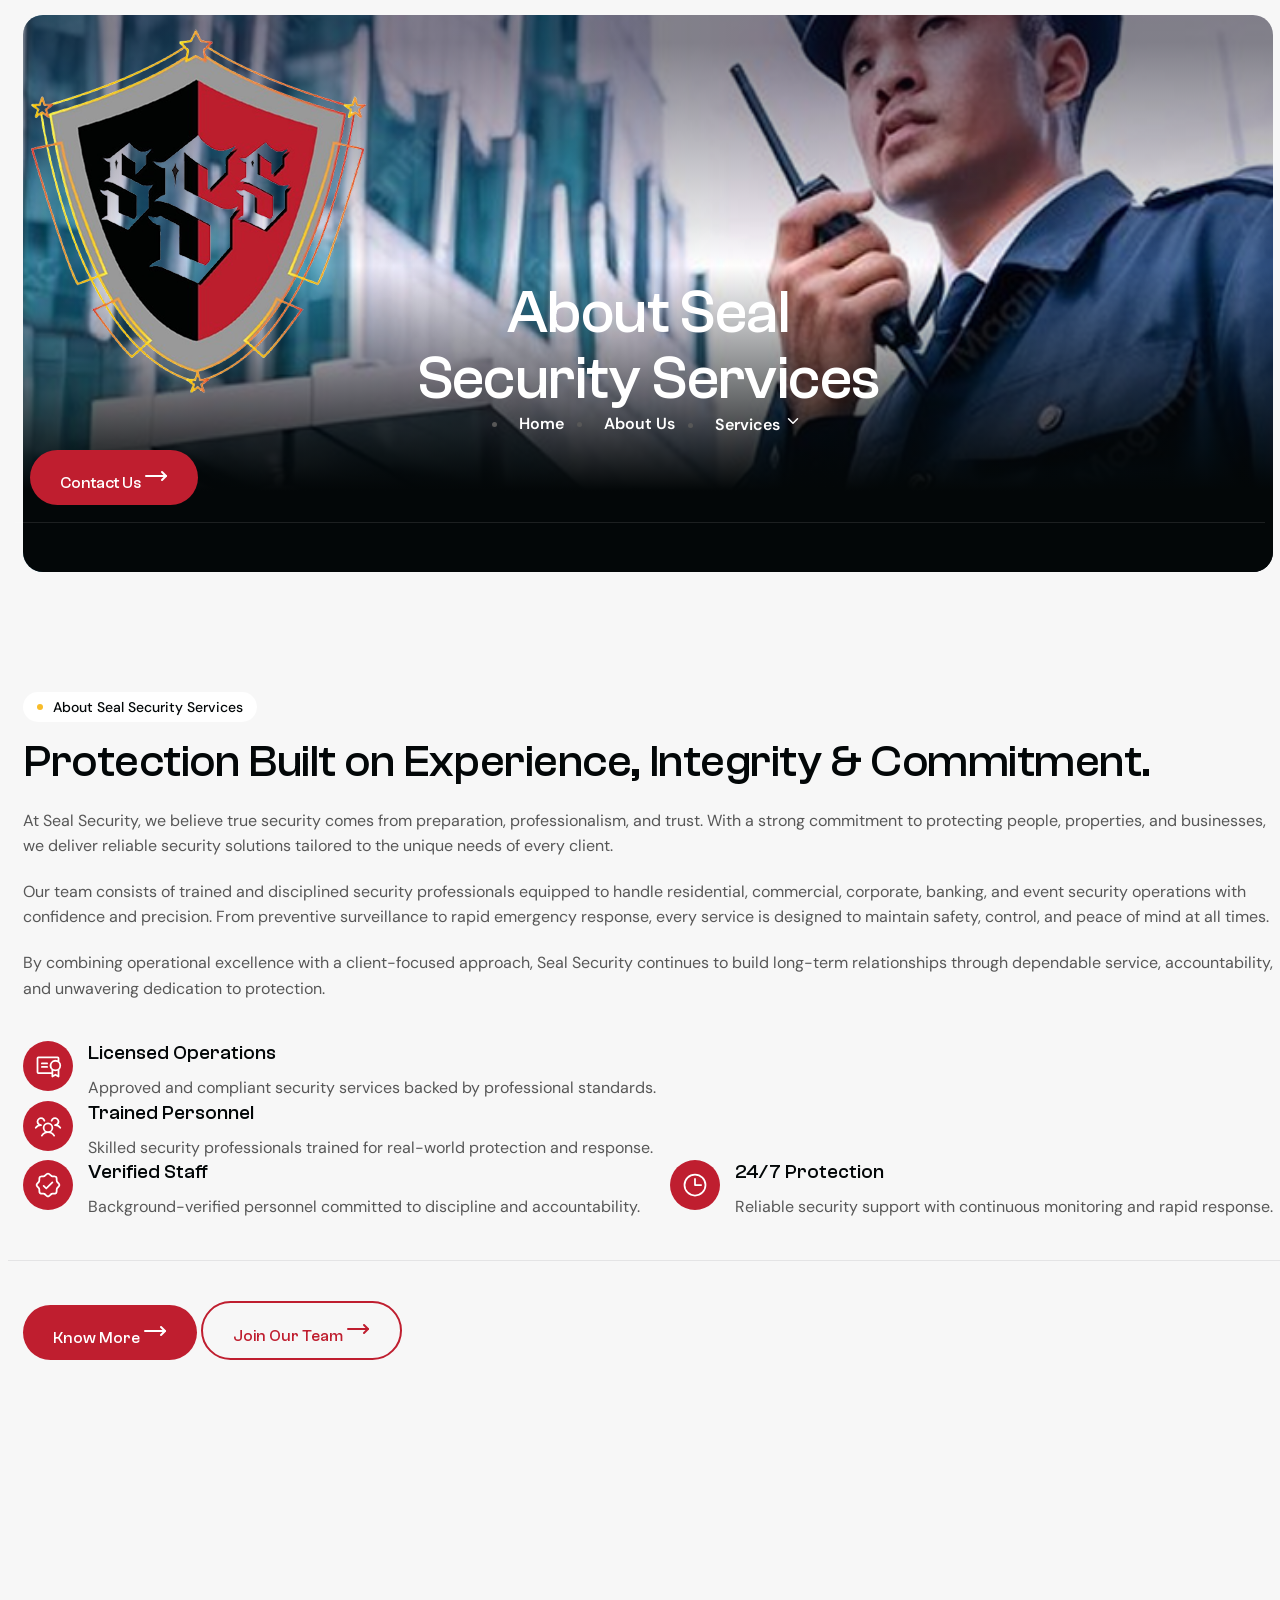
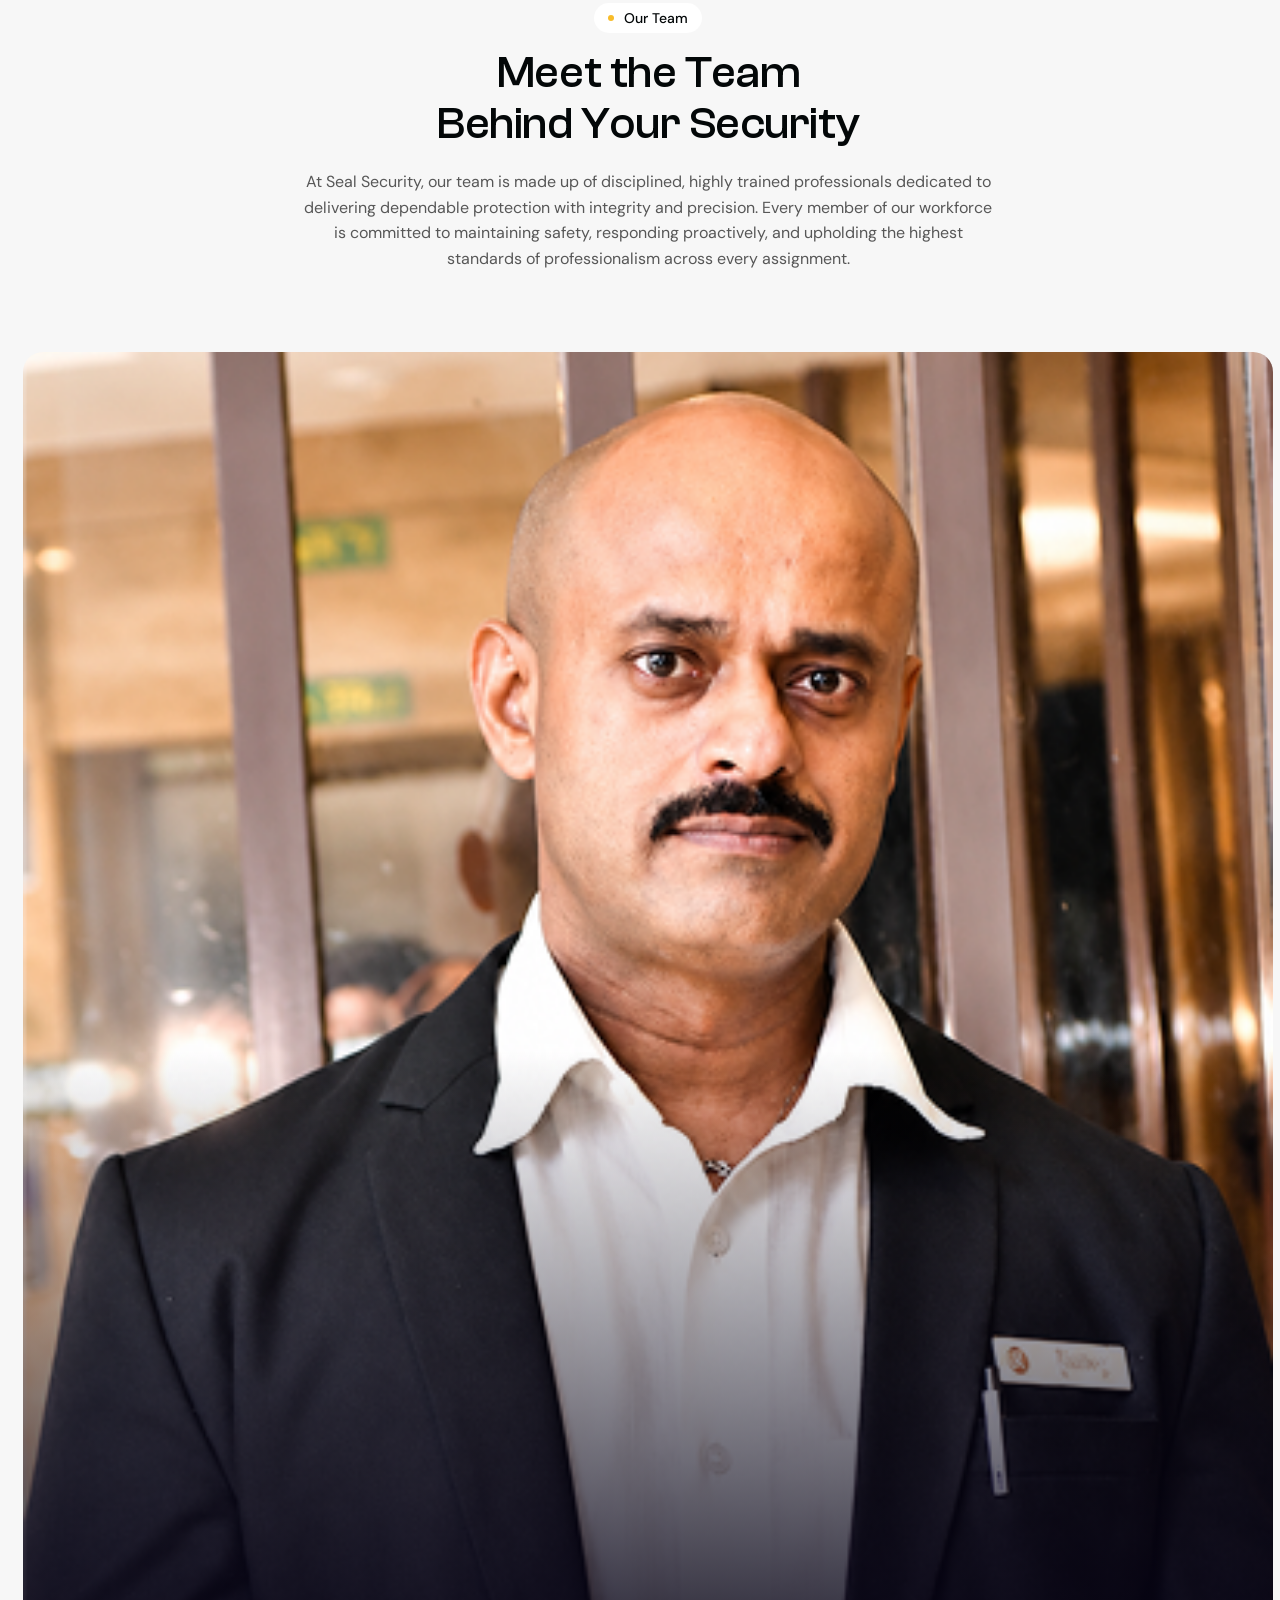
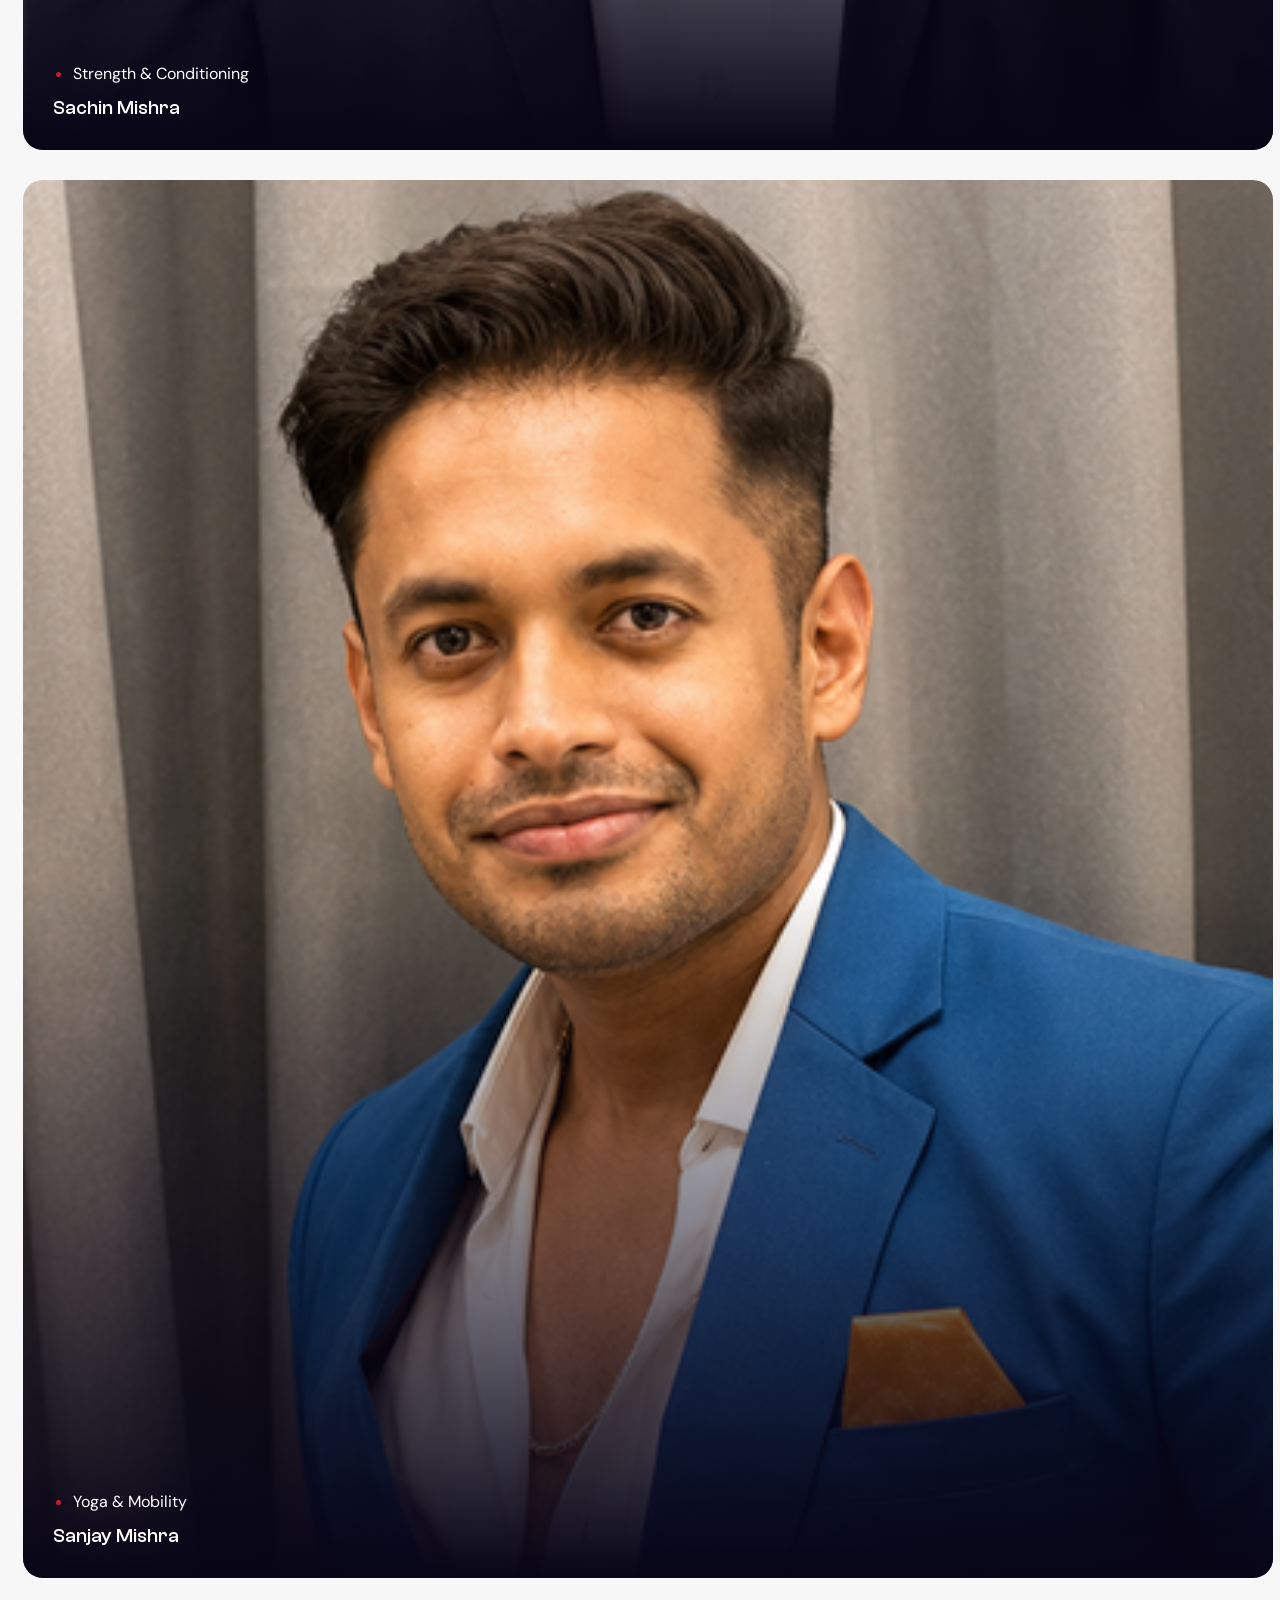
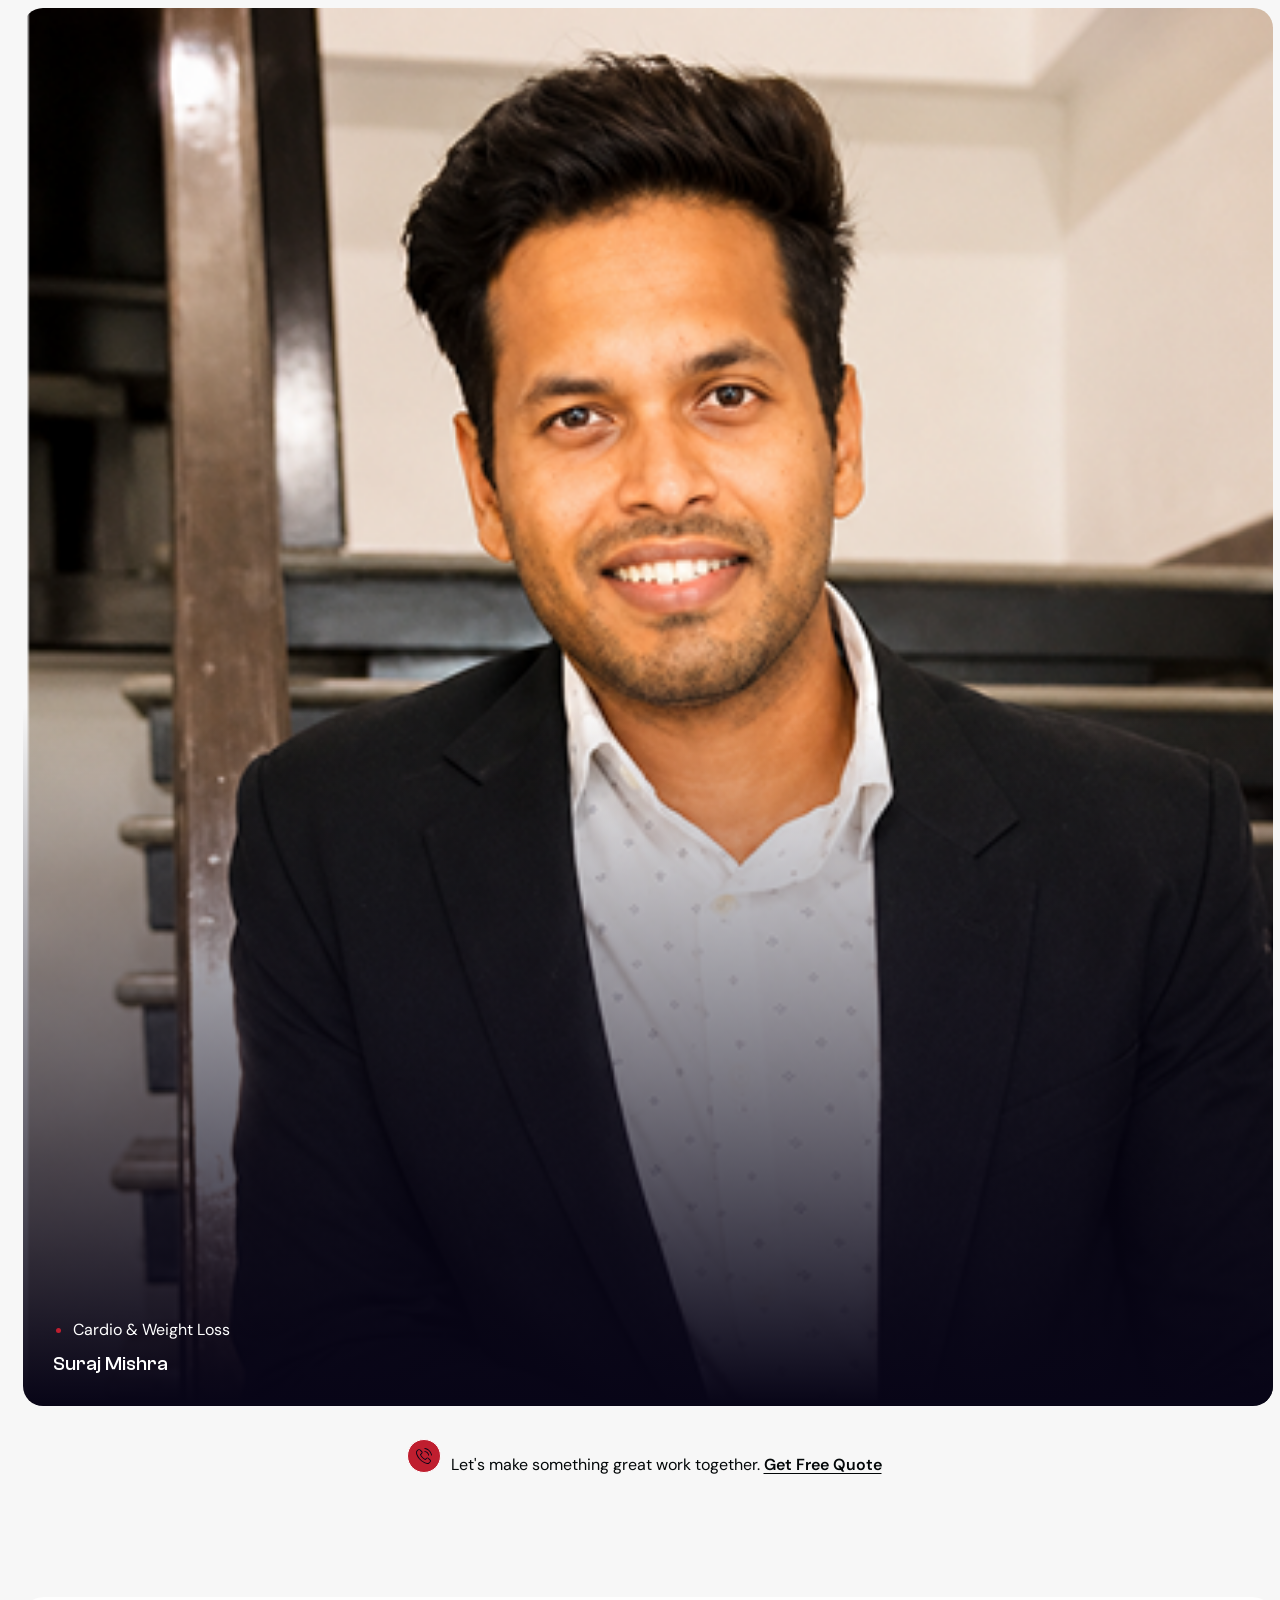
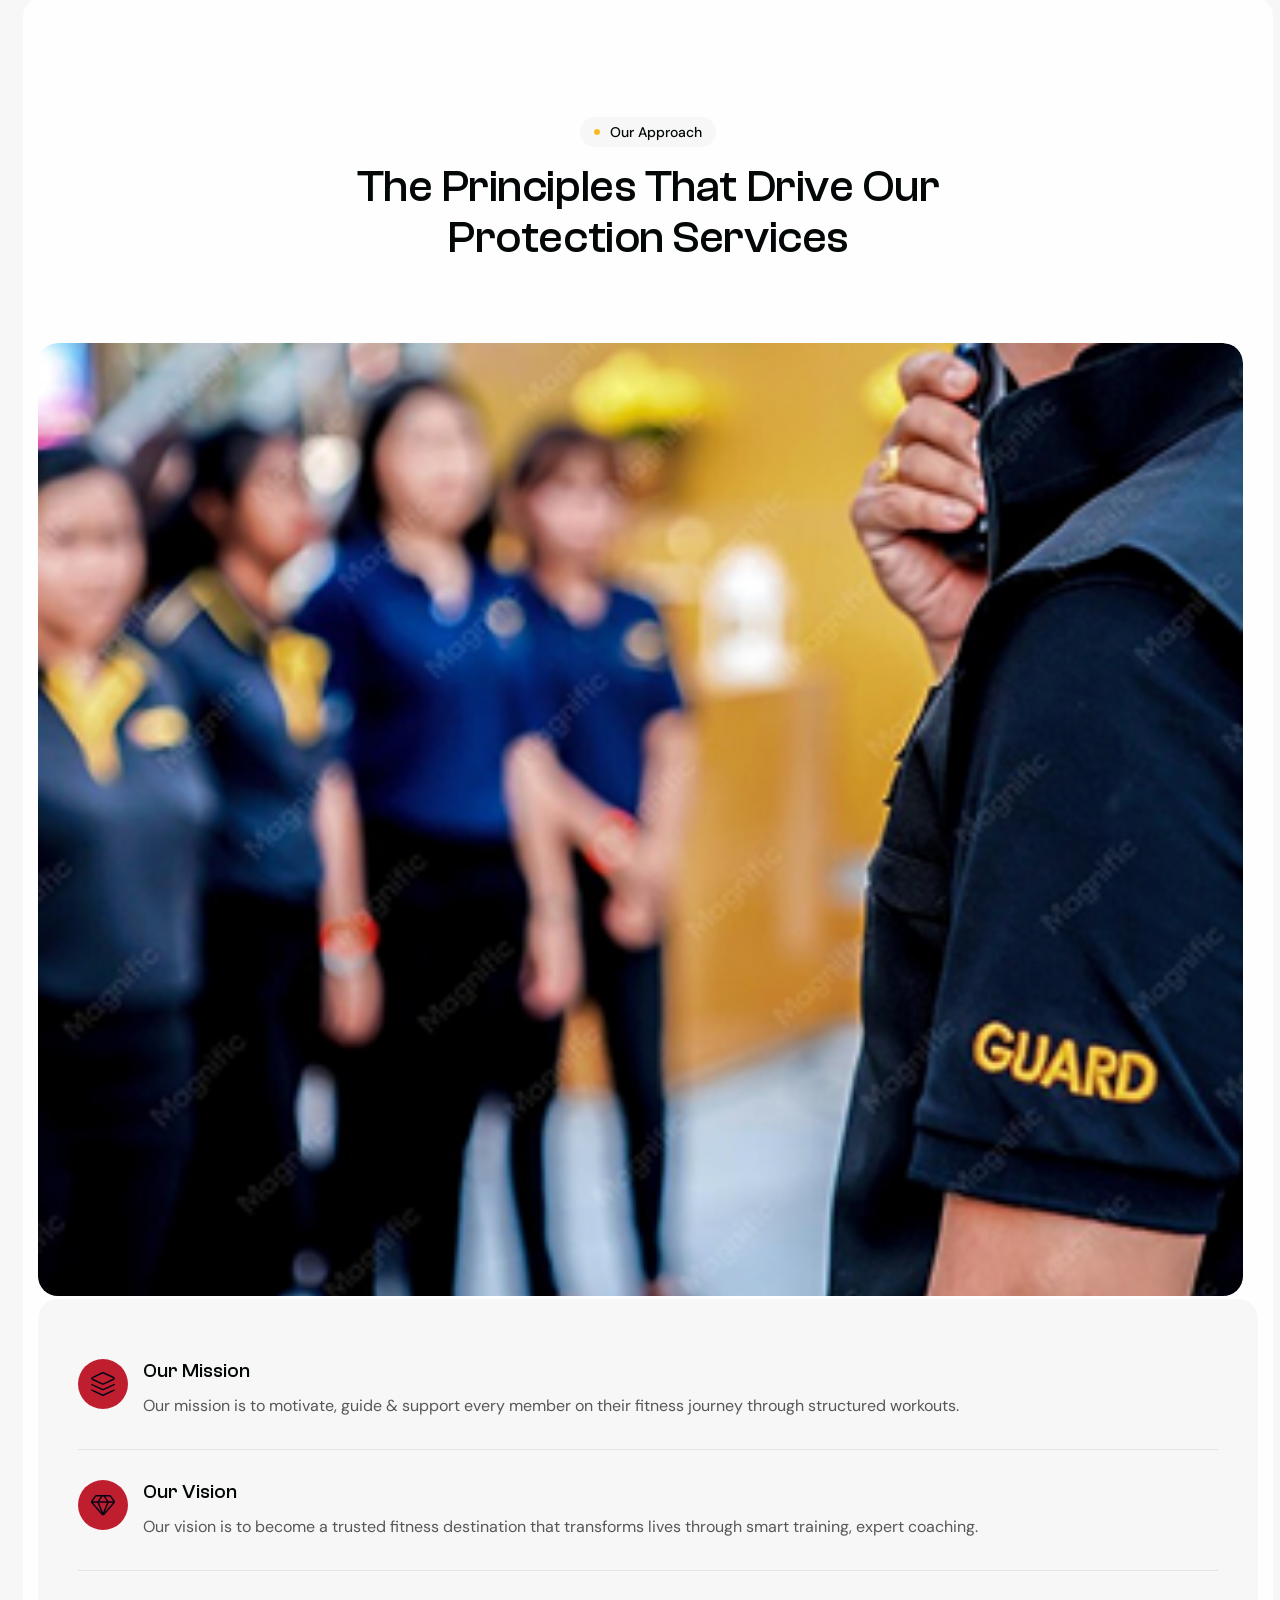
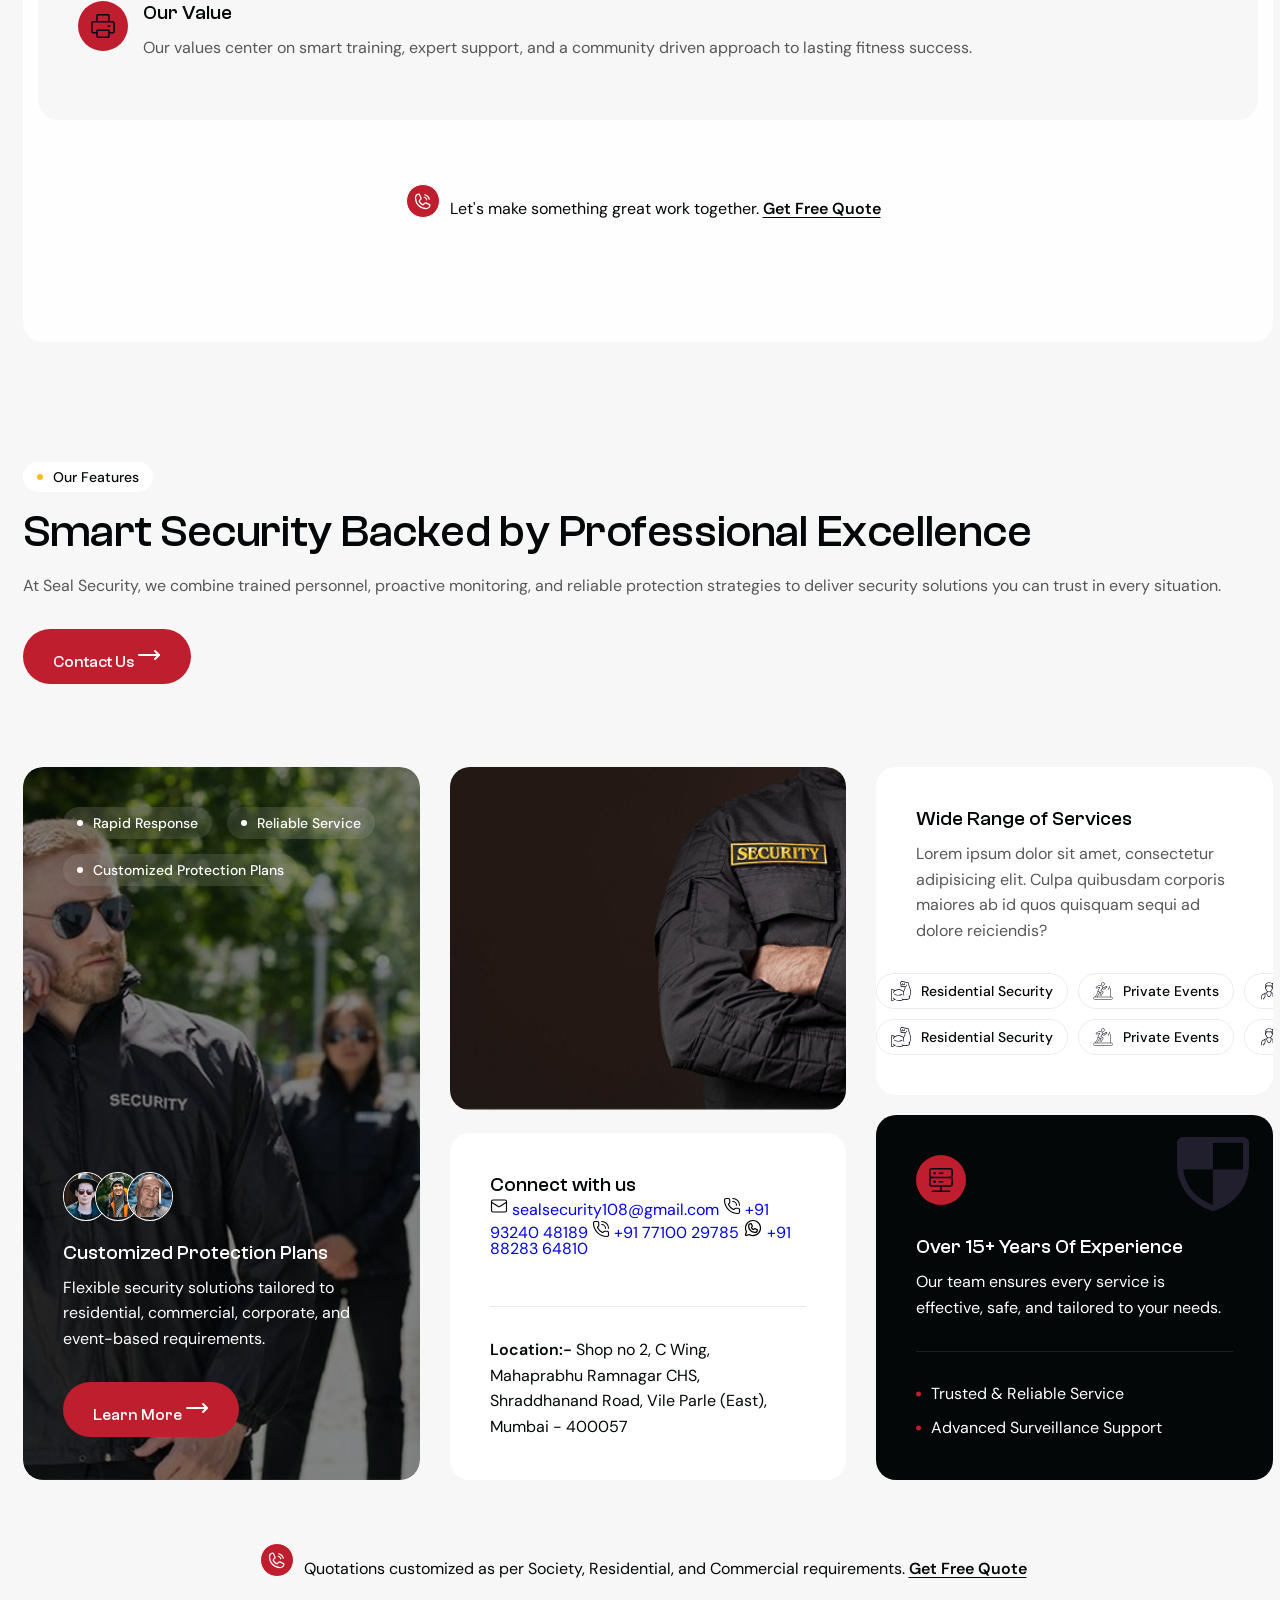
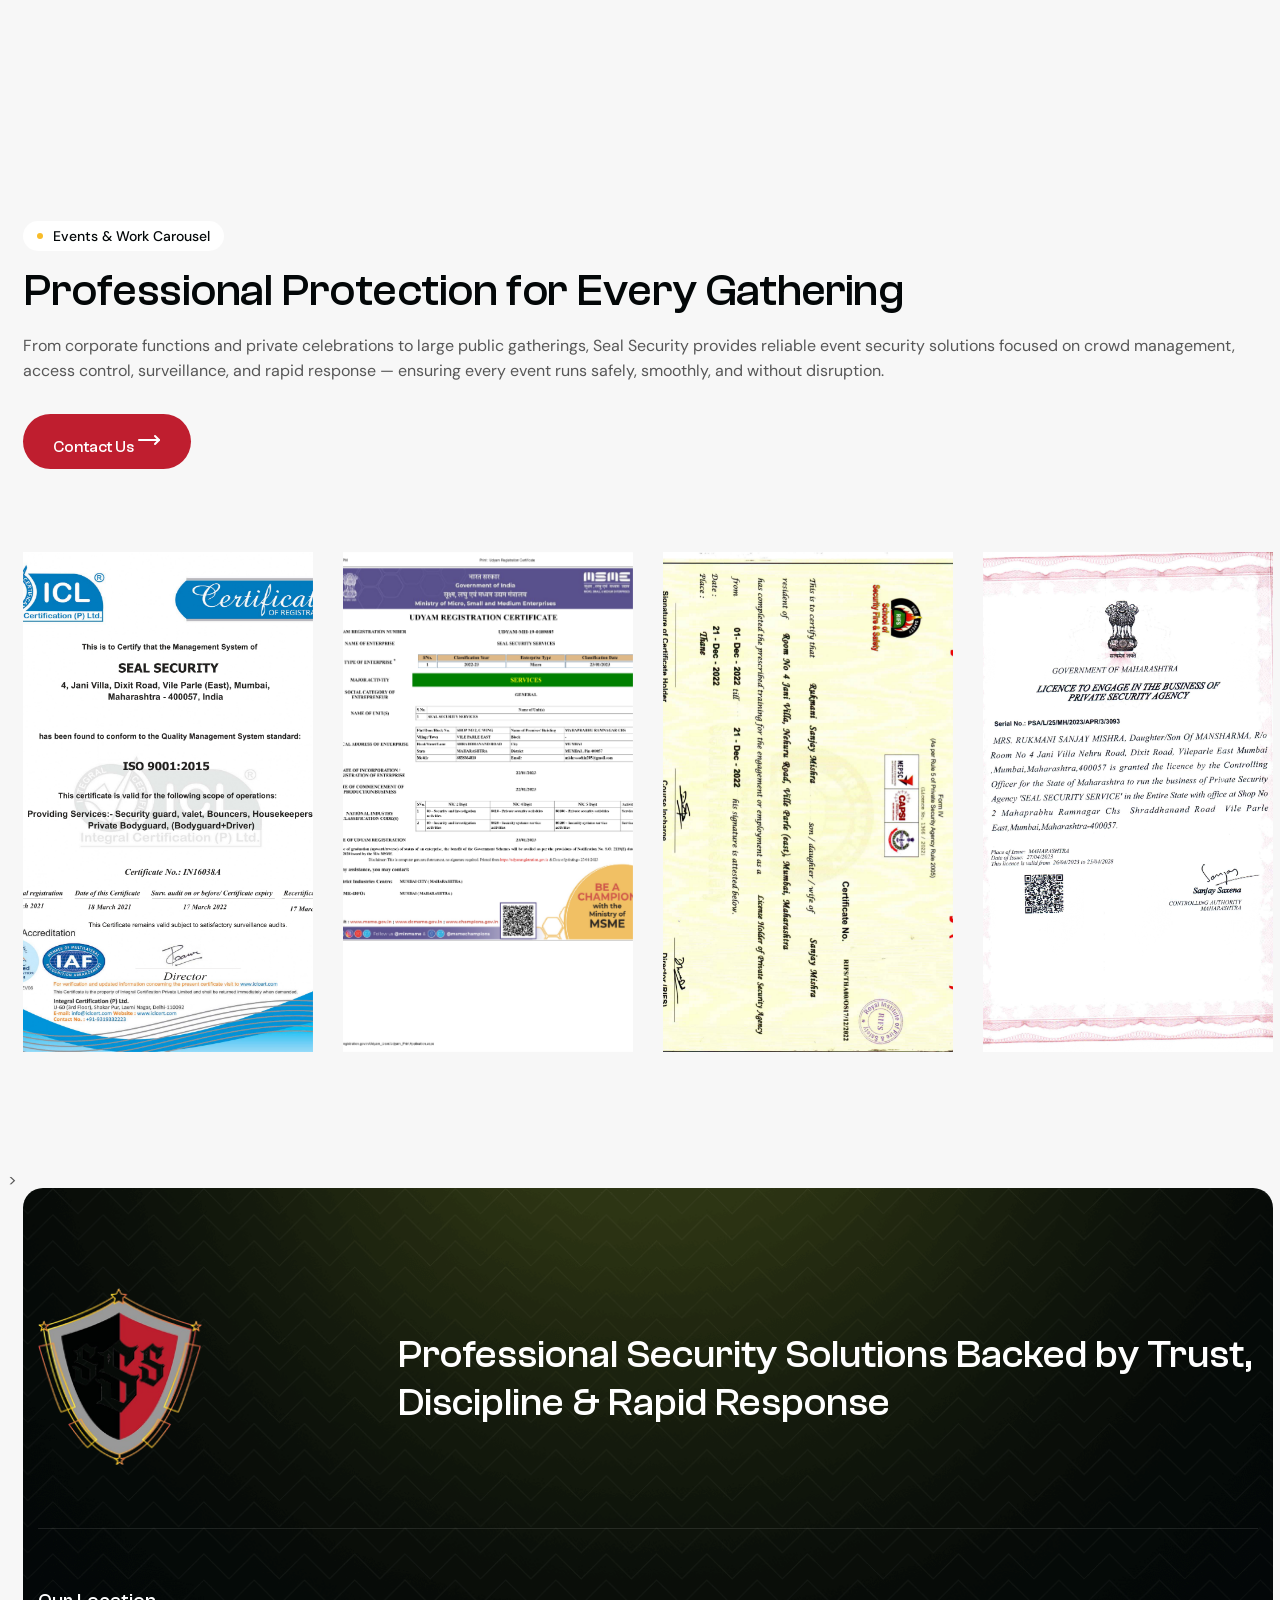
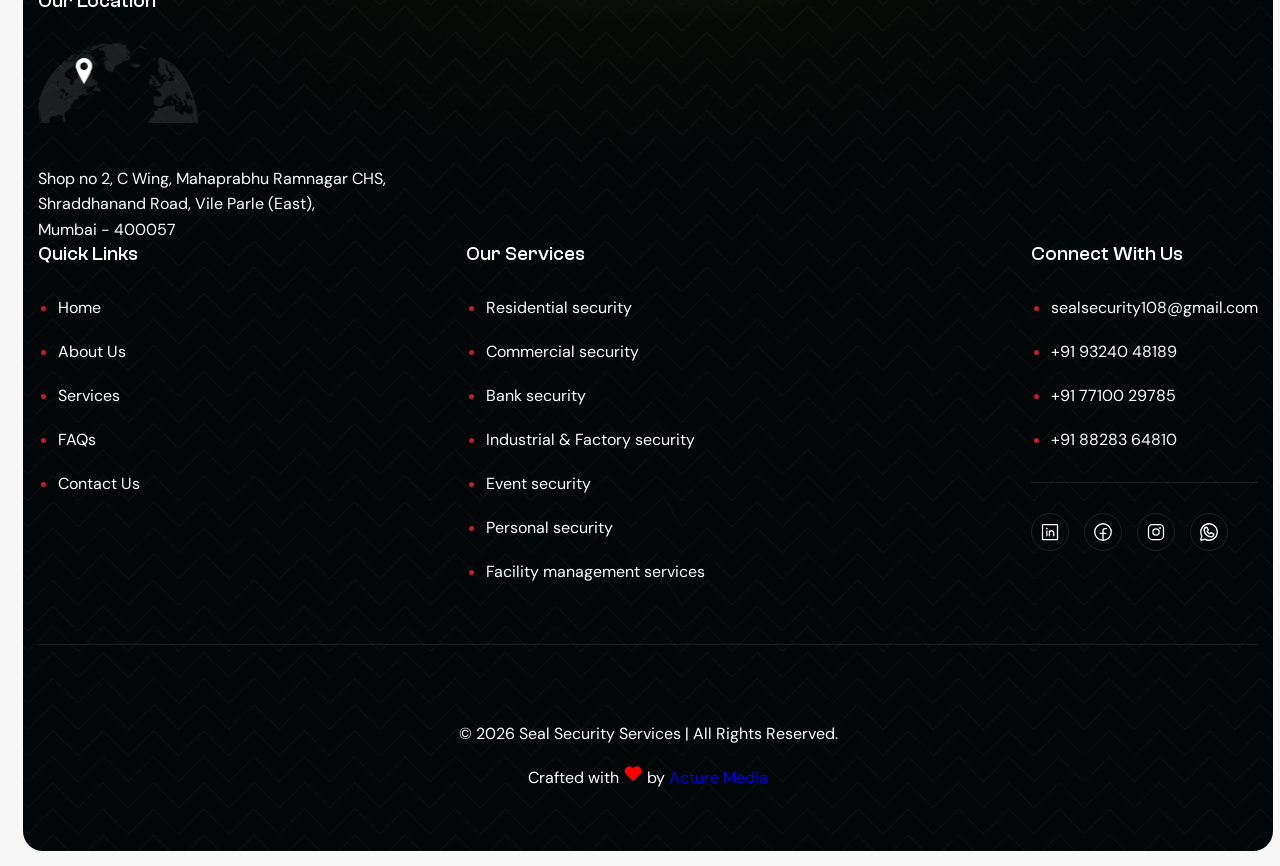
==== about.html @ 5c859676 "all pages developed" ====
<!DOCTYPE html>
<html lang="zxx">

<head>
    <!-- Meta -->
    <meta charset="utf-8">
    <meta http-equiv="X-UA-Compatible" content="IE=edge">
    <meta name="viewport" content="width=device-width, initial-scale=1.0, maximum-scale=1">
    <meta name="description" content="Seal Security - About Us">
    <meta name="keywords" content="">
    <meta name="author" content="Awaiken">
    <!-- Page Title -->
    <title>Seal Security - About Us</title>

    <!-- Google Fonts Css-->
    <link rel="preconnect" href="https://fonts.googleapis.com/">
    <link rel="preconnect" href="https://fonts.gstatic.com/" crossorigin>
    <link
        href="https://fonts.googleapis.com/css2?family=DM+Sans:ital,opsz,wght@0,9..40,100..1000;1,9..40,100..1000&amp;display=swap"
        rel="stylesheet">
    <!-- Custom Fonts Css-->
    <link href="css/fonts.css" rel="stylesheet" media="screen">
    <!-- Bootstrap Css -->
    <link href="css/bootstrap.min.css" rel="stylesheet" media="screen">
    <!-- SlickNav Css -->
    <link href="css/slicknav.min.css" rel="stylesheet">
    <!-- Swiper Css -->
    <link rel="stylesheet" href="css/swiper-bundle.min.css">
    <!-- Font Awesome Icon Css-->
    <link href="css/all.min.css" rel="stylesheet" media="screen">
    <!-- Animated Css -->
    <link href="css/animate.css" rel="stylesheet">
    <!-- Magnific Popup Core Css File -->
    <link rel="stylesheet" href="css/magnific-popup.css">
    <!-- Mouse Cursor Css File -->
    <link rel="stylesheet" href="css/mousecursor.css">
    <!-- Main Custom Css -->
    <link href="css/custom.css" rel="stylesheet" media="screen">
</head>

<body>

    <!-- Preloader Start -->
    <div class="preloader">
        <div class="loading-container">
            <div class="loading"></div>
            <div id="loading-icon"><img src="images/custom/logo-dark.png" alt=""></div>
        </div>
    </div>
    <!-- Preloader End -->

    <!-- Header Start -->
    <header class="main-header">
        <div class="header-sticky">
            <nav class="navbar navbar-expand-lg">
                <div class="container">
                    <!-- Logo Start -->
                    <a class="navbar-brand logo-header" href="index.html">
                        <img src="images/custom/logo-dark.png" alt="Logo" class="w-100">
                    </a>
                    <!-- Logo End -->

                    <!-- Main Menu Start -->
                    <div class="collapse navbar-collapse main-menu">
                        <div class="nav-menu-wrapper">
                            <ul class="navbar-nav mr-auto" id="menu">
                                <li class="nav-item"><a class="nav-link" href="./index.html">Home</a>
                                </li>
                                <li class="nav-item"><a class="nav-link" href="./about.html">About Us</a>
                                </li>

                                <li class="nav-item submenu"><a class="nav-link" href="#">Services
                                    <svg xmlns="http://www.w3.org/2000/svg" width="18" height="18" viewBox="0 0 24 24" fill="none" stroke="currentColor" stroke-width="2" stroke-linecap="round" stroke-linejoin="round" class="lucide lucide-chevron-down-icon lucide-chevron-down"><path d="m6 9 6 6 6-6"/></svg>
                                </a>
                                    <ul>
                                        <li class="nav-item"><a class="nav-link" href="./services.html">Residential security</a>
                                        </li>
                                        <li class="nav-item"><a class="nav-link" href="./services.html">Commercial security</a>
                                        </li>
                                        <li class="nav-item"><a class="nav-link" href="./services.html">Bank security</a>
                                        </li>
                                        <li class="nav-item"><a class="nav-link" href="./services.html">Industrial & Factory security</a>
                                        </li>
                                        <li class="nav-item"><a class="nav-link" href="./services.html">Event security</a>
                                        </li>
                                        <li class="nav-item"><a class="nav-link" href="./services.html">Personal security</a>
                                        </li>
                                        <li class="nav-item"><a class="nav-link" href="./services.html">Facility management services</a>
                                        </li>
                                    </ul>
                                </li>
                            </ul>
                        </div>

                        <!-- Header Btn Start -->
                        <div class="header-btn">
                            <a href="./contact.html"
                                class="btn-default btn-highlighted d-flex align-items-center gap-2">Contact Us
                                <svg xmlns="http://www.w3.org/2000/svg" width="24" height="24" viewBox="0 0 24 24"
                                    fill="none" stroke="currentColor" stroke-width="2" stroke-linecap="round"
                                    stroke-linejoin="round" class="lucide lucide-move-right-icon lucide-move-right">
                                    <path d="M18 8L22 12L18 16" />
                                    <path d="M2 12H22" />
                                </svg>
                            </a>
                        </div>
                        <!-- Header Btn End -->
                    </div>
                    <!-- Main Menu End -->
                    <div class="navbar-toggle"></div>
                </div>
            </nav>
            <div class="responsive-menu"></div>
        </div>
    </header>
    <!-- Header End -->

    <!-- Page Header Section Start -->
    <div class="page-header bg-section dark-section parallaxie">
        <div class="container">
            <div class="row">
                <div class="col-lg-12">
                    <!-- Page Header Box Start -->
                    <div class="page-header-box">
                        <h1 class="text-anime-style-3" data-cursor="-opaque">About Seal <br> Security Services</h1>
                    </div>
                    <!-- Page Header Box End -->
                </div>
            </div>
        </div>
    </div>
    <!-- Page Header Section End -->

    <!-- About Us Section Start -->
    <div class="about-us">
        <div class="container">
            <div class="row align-items-center justify-content-center">
                <div class="col-xl-12">
                    <!-- About Us Content Box Start -->
                    <div class="about-us-content-box">
                        <!-- Section Title Start -->
                        <div class="section-title d-flex flex-column align-items-center">
                            <span class="section-sub-title wow fadeInUp">About Seal Security Services</span>
                            <h2 class="text-anime-style-3 text-center" data-cursor="-opaque">Protection Built on
                                Experience, Integrity & Commitment.</h2>
                            <p class="wow fadeInUp text-center" data-wow-delay="0.2s">At Seal Security, we believe true
                                security comes from preparation, professionalism, and trust. With a strong commitment to
                                protecting people, properties, and businesses, we deliver reliable security solutions
                                tailored to the unique needs of every client.
                            </p>
                            <p class="wow fadeInUp text-center" data-wow-delay="0.4s">Our team consists of trained and
                                disciplined security professionals equipped to handle residential, commercial,
                                corporate, banking, and event security operations with confidence and precision. From
                                preventive surveillance to rapid emergency response, every service is designed to
                                maintain safety, control, and peace of mind at all times.
                            </p>
                            <p class="wow fadeInUp text-center" data-wow-delay="0.6s">By combining operational
                                excellence with a client-focused approach, Seal Security continues to build long-term
                                relationships through dependable service, accountability, and unwavering dedication to
                                protection.
                            </p>
                        </div>
                        <!-- Section Title End -->

                        <!-- About Us Item List Start -->
                        <div class="about-us-item-list wow fadeInUp row mb-0" data-wow-delay="0.4s">
                            <div class="about-us-item col-lg-3 col-md-6">
                                <div class="icon-box">
                                    <svg xmlns="http://www.w3.org/2000/svg" width="28" height="28" fill="#fff"
                                        viewBox="0 0 256 256">
                                        <path
                                            d="M128,136a8,8,0,0,1-8,8H72a8,8,0,0,1,0-16h48A8,8,0,0,1,128,136Zm-8-40H72a8,8,0,0,0,0,16h48a8,8,0,0,0,0-16Zm112,65.47V224A8,8,0,0,1,220,231l-24-13.74L172,231A8,8,0,0,1,160,224V200H40a16,16,0,0,1-16-16V56A16,16,0,0,1,40,40H216a16,16,0,0,1,16,16V86.53a51.88,51.88,0,0,1,0,74.94ZM160,184V161.47A52,52,0,0,1,216,76V56H40V184Zm56-12a51.88,51.88,0,0,1-40,0v38.22l16-9.16a8,8,0,0,1,7.94,0l16,9.16Zm16-48a36,36,0,1,0-36,36A36,36,0,0,0,232,124Z">
                                        </path>
                                    </svg>
                                </div>
                                <div class="about-us-item-content">
                                    <h3>Licensed Operations</h3>
                                    <p>Approved and compliant security services backed by professional standards.</p>
                                </div>
                            </div>

                            <div class="about-us-item col-lg-3 col-md-6">
                                <div class="icon-box">
                                    <svg xmlns="http://www.w3.org/2000/svg" width="28" height="28" fill="#fff"
                                        viewBox="0 0 256 256">
                                        <path
                                            d="M244.8,150.4a8,8,0,0,1-11.2-1.6A51.6,51.6,0,0,0,192,128a8,8,0,0,1-7.37-4.89,8,8,0,0,1,0-6.22A8,8,0,0,1,192,112a24,24,0,1,0-23.24-30,8,8,0,1,1-15.5-4A40,40,0,1,1,219,117.51a67.94,67.94,0,0,1,27.43,21.68A8,8,0,0,1,244.8,150.4ZM190.92,212a8,8,0,1,1-13.84,8,57,57,0,0,0-98.16,0,8,8,0,1,1-13.84-8,72.06,72.06,0,0,1,33.74-29.92,48,48,0,1,1,58.36,0A72.06,72.06,0,0,1,190.92,212ZM128,176a32,32,0,1,0-32-32A32,32,0,0,0,128,176ZM72,120a8,8,0,0,0-8-8A24,24,0,1,1,87.24,82a8,8,0,1,0,15.5-4A40,40,0,1,0,37,117.51,67.94,67.94,0,0,0,9.6,139.19a8,8,0,1,0,12.8,9.61A51.6,51.6,0,0,1,64,128,8,8,0,0,0,72,120Z">
                                        </path>
                                    </svg>
                                </div>
                                <div class="about-us-item-content">
                                    <h3>Trained Personnel</h3>
                                    <p>Skilled security professionals trained for real-world protection and response.
                                    </p>
                                </div>
                            </div>
                            <div class="about-us-item col-lg-3 col-md-6">
                                <div class="icon-box">
                                    <svg xmlns="http://www.w3.org/2000/svg" width="28" height="28" fill="#fff"
                                        viewBox="0 0 256 256">
                                        <path
                                            d="M225.86,102.82c-3.77-3.94-7.67-8-9.14-11.57-1.36-3.27-1.44-8.69-1.52-13.94-.15-9.76-.31-20.82-8-28.51s-18.75-7.85-28.51-8c-5.25-.08-10.67-.16-13.94-1.52-3.56-1.47-7.63-5.37-11.57-9.14C146.28,23.51,138.44,16,128,16s-18.27,7.51-25.18,14.14c-3.94,3.77-8,7.67-11.57,9.14C88,40.64,82.56,40.72,77.31,40.8c-9.76.15-20.82.31-28.51,8S41,67.55,40.8,77.31c-.08,5.25-.16,10.67-1.52,13.94-1.47,3.56-5.37,7.63-9.14,11.57C23.51,109.72,16,117.56,16,128s7.51,18.27,14.14,25.18c3.77,3.94,7.67,8,9.14,11.57,1.36,3.27,1.44,8.69,1.52,13.94.15,9.76.31,20.82,8,28.51s18.75,7.85,28.51,8c5.25.08,10.67.16,13.94,1.52,3.56,1.47,7.63,5.37,11.57,9.14C109.72,232.49,117.56,240,128,240s18.27-7.51,25.18-14.14c3.94-3.77,8-7.67,11.57-9.14,3.27-1.36,8.69-1.44,13.94-1.52,9.76-.15,20.82-.31,28.51-8s7.85-18.75,8-28.51c.08-5.25.16-10.67,1.52-13.94,1.47-3.56,5.37-7.63,9.14-11.57C232.49,146.28,240,138.44,240,128S232.49,109.73,225.86,102.82Zm-11.55,39.29c-4.79,5-9.75,10.17-12.38,16.52-2.52,6.1-2.63,13.07-2.73,19.82-.1,7-.21,14.33-3.32,17.43s-10.39,3.22-17.43,3.32c-6.75.1-13.72.21-19.82,2.73-6.35,2.63-11.52,7.59-16.52,12.38S132,224,128,224s-9.15-4.92-14.11-9.69-10.17-9.75-16.52-12.38c-6.1-2.52-13.07-2.63-19.82-2.73-7-.1-14.33-.21-17.43-3.32s-3.22-10.39-3.32-17.43c-.1-6.75-.21-13.72-2.73-19.82-2.63-6.35-7.59-11.52-12.38-16.52S32,132,32,128s4.92-9.15,9.69-14.11,9.75-10.17,12.38-16.52c2.52-6.1,2.63-13.07,2.73-19.82.1-7,.21-14.33,3.32-17.43S70.51,56.9,77.55,56.8c6.75-.1,13.72-.21,19.82-2.73,6.35-2.63,11.52-7.59,16.52-12.38S124,32,128,32s9.15,4.92,14.11,9.69,10.17,9.75,16.52,12.38c6.1,2.52,13.07,2.63,19.82,2.73,7,.1,14.33.21,17.43,3.32s3.22,10.39,3.32,17.43c.1,6.75.21,13.72,2.73,19.82,2.63,6.35,7.59,11.52,12.38,16.52S224,124,224,128,219.08,137.15,214.31,142.11ZM173.66,98.34a8,8,0,0,1,0,11.32l-56,56a8,8,0,0,1-11.32,0l-24-24a8,8,0,0,1,11.32-11.32L112,148.69l50.34-50.35A8,8,0,0,1,173.66,98.34Z">
                                        </path>
                                    </svg>
                                </div>
                                <div class="about-us-item-content">
                                    <h3>Verified Staff</h3>
                                    <p>Background-verified personnel committed to discipline and accountability.</p>
                                </div>
                            </div>
                            <div class="about-us-item col-lg-3 col-md-6">
                                <div class="icon-box">
                                    <svg xmlns="http://www.w3.org/2000/svg" width="28" height="28" fill="#fff"
                                        viewBox="0 0 256 256">
                                        <path
                                            d="M128,24A104,104,0,1,0,232,128,104.11,104.11,0,0,0,128,24Zm0,192a88,88,0,1,1,88-88A88.1,88.1,0,0,1,128,216Zm64-88a8,8,0,0,1-8,8H128a8,8,0,0,1-8-8V72a8,8,0,0,1,16,0v48h48A8,8,0,0,1,192,128Z">
                                        </path>
                                    </svg>
                                </div>
                                <div class="about-us-item-content">
                                    <h3>24/7 Protection</h3>
                                    <p>Reliable security support with continuous monitoring and rapid response.</p>
                                </div>
                            </div>
                        </div>

                        <div class="d-flex align-items-center justify-content-center gap-2 mt-4">
                            <a class="btn-default d-flex align-items-center gap-2" href="./contact.html">Know more
                                <svg xmlns="http://www.w3.org/2000/svg" width="24" height="24" viewBox="0 0 24 24"
                                    fill="none" stroke="currentColor" stroke-width="2" stroke-linecap="round"
                                    stroke-linejoin="round" class="lucide lucide-move-right-icon lucide-move-right">
                                    <path d="M18 8L22 12L18 16"></path>
                                    <path d="M2 12H22"></path>
                                </svg>
                            </a>
                            <a href="#"
                                class="btn-default border-btn btn-highlighted d-flex align-items-center gap-2">Join
                                Our Team
                                <svg xmlns="http://www.w3.org/2000/svg" width="24" height="24" viewBox="0 0 24 24"
                                    fill="none" stroke="currentColor" stroke-width="2" stroke-linecap="round"
                                    stroke-linejoin="round" class="lucide lucide-move-right-icon lucide-move-right">
                                    <path d="M18 8L22 12L18 16"></path>
                                    <path d="M2 12H22"></path>
                                </svg>
                            </a>
                        </div>
                    </div>
                    <!-- About Us Content Box End -->
                </div>
            </div>
        </div>
    </div>
    <!-- About US Section End -->

    <div class="our-trainers pt-0">
        <div class="container">
            <div class="row section-row">
                <div class="col-lg-12">
                    <!-- Section Title Start -->
                    <div class="section-title section-title-center">
                        <span class="section-sub-title">Our Team</span>
                        <h2 class="text-anime-style-3" data-cursor="-opaque">Meet the Team <br>
                            Behind Your Security</h2>
                        <div class="section-title-content wow fadeInUp" data-wow-delay="0.2s">
                            <p>At Seal Security, our team is made up of disciplined, highly trained professionals
                                dedicated to delivering dependable protection with integrity and precision. Every member
                                of our workforce is committed to maintaining safety, responding proactively, and
                                upholding the highest standards of professionalism across every assignment.</p>
                        </div>
                    </div>
                    <!-- Section Title End -->
                </div>
            </div>

            <div class="row">
                <div class="col-xl-4 col-md-6">
                    <!-- Trainer Item Start -->
                    <div class="trainer-item wow fadeInUp" data-wow-delay="0.2s">
                        <div class="trainer-item-image">
                            <figure>
                                <img src="images/custom/sanjay-mishra.png" alt="">
                            </figure>
                        </div>

                        <div class="trainer-item-content">
                            <ul>
                                <li>Strength & Conditioning</li>
                            </ul>
                            <h2><a href="#">Sachin Mishra</a></h2>
                        </div>
                    </div>
                    <!-- Trainer Item End -->
                </div>

                <div class="col-xl-4 col-md-6">
                    <!-- Trainer Item Start -->
                    <div class="trainer-item wow fadeInUp" data-wow-delay="0.4s">
                        <div class="trainer-item-image">
                            <figure>
                                <img src="images/custom/sachin-mishra.png" alt="">
                            </figure>
                        </div>

                        <div class="trainer-item-content">
                            <ul>
                                <li>Yoga & Mobility</li>
                            </ul>
                            <h2><a href="#">Sanjay Mishra</a></h2>
                        </div>
                    </div>
                    <!-- Trainer Item End -->
                </div>

                <div class="col-xl-4 col-md-6">
                    <!-- Trainer Item Start -->
                    <div class="trainer-item wow fadeInUp" data-wow-delay="0.6s">
                        <div class="trainer-item-image">
                            <figure>
                                <img src="images/custom/suraj-mishra.png" alt="">
                            </figure>
                        </div>

                        <div class="trainer-item-content">
                            <ul>
                                <li>Cardio & Weight Loss</li>
                            </ul>
                            <h2><a href="#">Suraj Mishra</a></h2>
                        </div>
                    </div>
                    <!-- Trainer Item End -->
                </div>

                <div class="col-lg-12">
                    <!-- Section Footer Text Start -->
                    <div class="section-footer-text section-satisfy-img wow fadeInUp" data-wow-delay="0.8s">
                        <!-- Satisfy Client Images Start -->
                        <div class="satisfy-client-images">
                            <div class="satisfy-client-image">
                                <figure class="image-anime">
                                    <img src="images/author-6.jpg" alt="">
                                </figure>
                            </div>
                            <div class="satisfy-client-image add-more">
                                <img src="images/icon-phone-primary.svg" alt="">
                            </div>
                        </div>
                        <!-- Satisfy Client Images End -->
                        <p>Let's make something great work together. <a href="contact.html">Get Free Quote</a></p>
                    </div>
                    <!-- Section Footer Text End -->
                </div>
            </div>
        </div>
    </div>

    <!-- Our Approach Section Start -->
    <div class="our-approach bg-section">
        <div class="container">
            <div class="row section-row">
                <div class="col-lg-12">
                    <!-- Section Title Start -->
                    <div class="section-title section-title-center">
                        <span class="section-sub-title">Our Approach</span>
                        <h2 class="text-anime-style-3" data-cursor="-opaque">The Principles That Drive Our Protection
                            Services</h2>
                    </div>
                    <!-- Section Title End -->
                </div>
            </div>
            <div class="row">
                <div class="col-lg-6">
                    <!-- Our Approach Image Start -->
                    <div class="our-approach-image">
                        <figure class="image-anime reveal">
                            <img src="images/custom/about-section-2.png" alt="">
                        </figure>
                    </div>
                    <!-- Our Approach Image End -->
                </div>

                <div class="col-lg-6">
                    <!-- Our Approach List Start -->
                    <div class="our-approach-list">
                        <!-- Our Approach Item Start -->
                        <div class="our-approach-item wow fadeInUp">
                            <div class="icon-box">
                                <img src="images/icon-our-approach-1.svg" alt="">
                            </div>
                            <div class="our-approach-item-content">
                                <h3>Our Mission</h3>
                                <p>Our mission is to motivate, guide & support every member on their fitness journey
                                    through structured workouts.</p>
                            </div>
                        </div>
                        <!-- Our Approach Item End -->

                        <!-- Our Approach Item Start -->
                        <div class="our-approach-item wow fadeInUp" data-wow-delay="0.2s">
                            <div class="icon-box">
                                <img src="images/icon-our-approach-2.svg" alt="">
                            </div>
                            <div class="our-approach-item-content">
                                <h3>Our Vision</h3>
                                <p>Our vision is to become a trusted fitness destination that transforms lives through
                                    smart training, expert coaching.</p>
                            </div>
                        </div>
                        <!-- Our Approach Item End -->

                        <!-- Our Approach Item Start -->
                        <div class="our-approach-item wow fadeInUp" data-wow-delay="0.4s">
                            <div class="icon-box">
                                <img src="images/icon-our-approach-3.svg" alt="">
                            </div>
                            <div class="our-approach-item-content">
                                <h3>Our Value</h3>
                                <p>Our values center on smart training, expert support, and a community driven approach
                                    to lasting fitness success.</p>
                            </div>
                        </div>
                        <!-- Our Approach Item End -->
                    </div>
                    <!-- Our Approach List End -->
                </div>

                <div class="col-lg-12">
                    <!-- Section Footer Text Start -->
                    <div class="section-footer-text section-satisfy-img wow fadeInUp" data-wow-delay="0.6s">
                        <!-- Satisfy Client Images Start -->
                        <div class="satisfy-client-images">

                            <div class="satisfy-client-image add-more">
                                <svg xmlns="http://www.w3.org/2000/svg" width="20" height="20" fill="#fff"
                                    viewBox="0 0 256 256">
                                    <path
                                        d="M144.27,45.93a8,8,0,0,1,9.8-5.66,86.22,86.22,0,0,1,61.66,61.66,8,8,0,0,1-5.66,9.8A8.23,8.23,0,0,1,208,112a8,8,0,0,1-7.73-5.94,70.35,70.35,0,0,0-50.33-50.33A8,8,0,0,1,144.27,45.93Zm-2.33,41.8c13.79,3.68,22.65,12.54,26.33,26.33A8,8,0,0,0,176,120a8.23,8.23,0,0,0,2.07-.27,8,8,0,0,0,5.66-9.8c-5.12-19.16-18.5-32.54-37.66-37.66a8,8,0,1,0-4.13,15.46Zm81.94,95.35A56.26,56.26,0,0,1,168,232C88.6,232,24,167.4,24,88A56.26,56.26,0,0,1,72.92,32.12a16,16,0,0,1,16.62,9.52l21.12,47.15,0,.12A16,16,0,0,1,109.39,104c-.18.27-.37.52-.57.77L88,129.45c7.49,15.22,23.41,31,38.83,38.51l24.34-20.71a8.12,8.12,0,0,1,.75-.56,16,16,0,0,1,15.17-1.4l.13.06,47.11,21.11A16,16,0,0,1,223.88,183.08Zm-15.88-2s-.07,0-.11,0h0l-47-21.05-24.35,20.71a8.44,8.44,0,0,1-.74.56,16,16,0,0,1-15.75,1.14c-18.73-9.05-37.4-27.58-46.46-46.11a16,16,0,0,1,1-15.7,6.13,6.13,0,0,1,.57-.77L96,95.15l-21-47a.61.61,0,0,1,0-.12A40.2,40.2,0,0,0,40,88,128.14,128.14,0,0,0,168,216,40.21,40.21,0,0,0,208,181.07Z">
                                    </path>
                                </svg>
                            </div>
                        </div>
                        <!-- Satisfy Client Images End -->
                        <p>Let's make something great work together. <a href="contact.html">Get Free Quote</a></p>
                    </div>
                    <!-- Section Footer Text End -->
                </div>
            </div>
        </div>
    </div>
    <!-- Our Approach Section End -->

    <!-- Our Features Section Start-->
    <div class="our-features">
        <div class="container">
            <div class="row section-row align-items-center">
                <div class="col-xl-6">
                    <!-- Section Title Start -->
                    <div class="section-title">
                        <span class="section-sub-title wow fadeInUp">Our Features</span>
                        <h2 class="text-anime-style-3" data-cursor="-opaque">Smart Security Backed by Professional
                            Excellence
                        </h2>
                    </div>
                    <!-- Section Title End -->
                </div>

                <div class="col-xl-6">
                    <!-- Section Content Btn Start -->
                    <div class="section-content-btn">
                        <!-- Section Title Content Start -->
                        <div class="section-title-content wow fadeInUp" data-wow-delay="0.2s">
                            <p>At Seal Security, we combine trained personnel, proactive monitoring, and reliable
                                protection strategies to deliver security solutions you can trust in every situation.
                            </p>
                        </div>
                        <!-- Section Title Content End -->

                        <!-- Section Button Start -->
                        <div class="section-btn wow fadeInUp d-flex" data-wow-delay="0.4s">
                            <a class="btn-default d-flex align-items-center gap-2" href="./contact.html">Contact Us
                                <svg xmlns="http://www.w3.org/2000/svg" width="24" height="24" viewBox="0 0 24 24"
                                    fill="none" stroke="currentColor" stroke-width="2" stroke-linecap="round"
                                    stroke-linejoin="round" class="lucide lucide-move-right-icon lucide-move-right">
                                    <path d="M18 8L22 12L18 16"></path>
                                    <path d="M2 12H22"></path>
                                </svg>
                            </a>
                        </div>
                        <!-- Section Button End -->
                    </div>
                    <!-- Section Content Btn End -->
                </div>
            </div>

            <div class="row">
                <div class="col-lg-12">
                    <!-- Our Features Boxes Start-->
                    <div class="our-features-boxes">
                        <!-- Our Features Box Start-->
                        <div class="our-features-box feature-cta-box wow fadeInUp">
                            <!-- Feature CTA Image Start-->
                            <div class="feature-cta-image">
                                <figure>
                                    <img src="images/custom/security-guard-event-service.png" alt="">
                                </figure>
                            </div>
                            <!-- Feature CTA Image End-->

                            <!-- Feature CTA Item Start-->
                            <div class="feature-cta-item">
                                <div class="feature-cta-item-list">
                                    <ul>
                                        <li>Rapid Response</li>
                                        <li>Reliable Service</li>
                                        <li>Customized Protection Plans</li>
                                    </ul>
                                </div>
                                <div class="feature-cta-item-body">
                                    <!-- Satisfy Client Images Start -->
                                    <div class="satisfy-client-images">
                                        <div class="satisfy-client-image">
                                            <figure class="image-anime">
                                                <img src="images/author-1.jpg" alt="">
                                            </figure>
                                        </div>
                                        <div class="satisfy-client-image">
                                            <figure class="image-anime">
                                                <img src="images/author-2.jpg" alt="">
                                            </figure>
                                        </div>
                                        <div class="satisfy-client-image">
                                            <figure class="image-anime">
                                                <img src="images/author-3.jpg" alt="">
                                            </figure>
                                        </div>
                                        <div class="satisfy-client-image">
                                            <figure class="image-anime">
                                                <img src="images/author-4.jpg" alt="">
                                            </figure>
                                        </div>
                                    </div>
                                    <!-- Satisfy Client Images End -->

                                    <div class="feature-cta-item-content">
                                        <h3>Customized Protection Plans</h3>
                                        <p>Flexible security solutions tailored to residential, commercial, corporate,
                                            and event-based requirements.</p>
                                    </div>

                                    <div class="feature-cta-item-btn d-flex">
                                        <a href="./contact.html"
                                            class="btn-default btn-highlighted d-flex align-items-center gap-2">Learn
                                            More
                                            <svg xmlns="http://www.w3.org/2000/svg" width="24" height="24"
                                                viewBox="0 0 24 24" fill="none" stroke="currentColor" stroke-width="2"
                                                stroke-linecap="round" stroke-linejoin="round"
                                                class="lucide lucide-move-right-icon lucide-move-right">
                                                <path d="M18 8L22 12L18 16"></path>
                                                <path d="M2 12H22"></path>
                                            </svg>
                                        </a>
                                    </div>
                                </div>
                            </div>
                            <!-- Feature CTA Item End-->
                        </div>
                        <!-- Our Features Box End-->

                        <!-- Our Features Box Start-->
                        <div class="our-features-box">
                            <!-- Our Features Image Start-->
                            <div class="our-features-image wow fadeInUp" data-wow-delay="0.2s">
                                <figure>
                                    <img src="images/custom/portrait-male-security-guard-with-uniform.png" alt="">
                                </figure>
                            </div>
                            <!-- Our Features Image End-->

                            <!-- Our Features Item Start-->
                            <div class="our-features-item wow fadeInUp" data-wow-delay="0.4s">
                                <div class="feature-item-content">
                                    <h3 class="mb-3">Connect with us</h3>
                                    <a href="mailto:sealsecurity108@gmail.com"
                                        class="d-block text-muted text-decoration-none mb-2">
                                        <svg xmlns="http://www.w3.org/2000/svg" width="18" height="18"
                                            viewBox="0 0 24 24" fill="none" stroke="#000000" stroke-width="1.5"
                                            stroke-linecap="round" stroke-linejoin="round"
                                            class="lucide lucide-mail-icon lucide-mail">
                                            <path d="m22 7-8.991 5.727a2 2 0 0 1-2.009 0L2 7" />
                                            <rect x="2" y="4" width="20" height="16" rx="2" />
                                        </svg>
                                        sealsecurity108@gmail.com
                                    </a>
                                    <a href="tel:+919324048189" class="d-block text-muted text-decoration-none mb-2">
                                        <svg xmlns="http://www.w3.org/2000/svg" width="18" height="18"
                                            viewBox="0 0 24 24" fill="none" stroke="#000000" stroke-width="1.5"
                                            stroke-linecap="round" stroke-linejoin="round"
                                            class="lucide lucide-phone-call-icon lucide-phone-call">
                                            <path d="M13 2a9 9 0 0 1 9 9" />
                                            <path d="M13 6a5 5 0 0 1 5 5" />
                                            <path
                                                d="M13.832 16.568a1 1 0 0 0 1.213-.303l.355-.465A2 2 0 0 1 17 15h3a2 2 0 0 1 2 2v3a2 2 0 0 1-2 2A18 18 0 0 1 2 4a2 2 0 0 1 2-2h3a2 2 0 0 1 2 2v3a2 2 0 0 1-.8 1.6l-.468.351a1 1 0 0 0-.292 1.233 14 14 0 0 0 6.392 6.384" />
                                        </svg>
                                        +91
                                        93240 48189</a>
                                    <a href="tel:+917710029785" class="d-block text-muted text-decoration-none mb-2">
                                        <svg xmlns="http://www.w3.org/2000/svg" width="18" height="18"
                                            viewBox="0 0 24 24" fill="none" stroke="#000000" stroke-width="1.5"
                                            stroke-linecap="round" stroke-linejoin="round"
                                            class="lucide lucide-phone-call-icon lucide-phone-call">
                                            <path d="M13 2a9 9 0 0 1 9 9" />
                                            <path d="M13 6a5 5 0 0 1 5 5" />
                                            <path
                                                d="M13.832 16.568a1 1 0 0 0 1.213-.303l.355-.465A2 2 0 0 1 17 15h3a2 2 0 0 1 2 2v3a2 2 0 0 1-2 2A18 18 0 0 1 2 4a2 2 0 0 1 2-2h3a2 2 0 0 1 2 2v3a2 2 0 0 1-.8 1.6l-.468.351a1 1 0 0 0-.292 1.233 14 14 0 0 0 6.392 6.384" />
                                        </svg>
                                        +91
                                        77100 29785</a>
                                    <a href="tel:+918828364810" class="d-block text-muted text-decoration-none mb-2">
                                        <svg xmlns="http://www.w3.org/2000/svg" width="20" height="20" fill="#000000"
                                            viewBox="0 0 256 256">
                                            <path
                                                d="M187.58,144.84l-32-16a8,8,0,0,0-8,.5l-14.69,9.8a40.55,40.55,0,0,1-16-16l9.8-14.69a8,8,0,0,0,.5-8l-16-32A8,8,0,0,0,104,64a40,40,0,0,0-40,40,88.1,88.1,0,0,0,88,88,40,40,0,0,0,40-40A8,8,0,0,0,187.58,144.84ZM152,176a72.08,72.08,0,0,1-72-72A24,24,0,0,1,99.29,80.46l11.48,23L101,118a8,8,0,0,0-.73,7.51,56.47,56.47,0,0,0,30.15,30.15A8,8,0,0,0,138,155l14.61-9.74,23,11.48A24,24,0,0,1,152,176ZM128,24A104,104,0,0,0,36.18,176.88L24.83,210.93a16,16,0,0,0,20.24,20.24l34.05-11.35A104,104,0,1,0,128,24Zm0,192a87.87,87.87,0,0,1-44.06-11.81,8,8,0,0,0-6.54-.67L40,216,52.47,178.6a8,8,0,0,0-.66-6.54A88,88,0,1,1,128,216Z">
                                            </path>
                                        </svg>
                                        +91
                                        88283 64810</a>
                                </div>
                                <div class="feature-item-body">
                                    <p><span>Location:-</span> Shop no 2, C Wing, Mahaprabhu Ramnagar CHS, Shraddhanand
                                        Road, Vile Parle (East), Mumbai - 400057</p>
                                </div>
                            </div>
                            <!-- Our Features Item End-->
                        </div>
                        <!-- Our Features Box End-->

                        <!-- Our Features Box Start-->
                        <div class="our-features-box feature-program-experience-box">
                            <!-- Our Features Item Start-->
                            <div class="our-features-item feature-scrolling-ticker-box wow fadeInUp"
                                data-wow-delay="0.6s">
                                <div class="feature-item-content">
                                    <h3>Wide Range of Services</h3>
                                    <p>Lorem ipsum dolor sit amet, consectetur adipisicing elit. Culpa quibusdam
                                        corporis maiores ab id quos quisquam sequi ad dolore reiciendis?</p>
                                </div>

                                <!-- Feature Scrolling Ticker Start -->
                                <div class="feature-scrolling-ticker">
                                    <!-- Feature Scrolling Box Start -->
                                    <div class="scrolling-ticker-box">
                                        <div class="scrolling-content">
                                            <span><img src="images/feature-scrolling-ticker-img-1.svg" alt="">
                                                Residential Security</span>
                                            <span><img src="images/feature-scrolling-ticker-img-2.svg" alt=""> Private
                                                Events</span>
                                            <span><img src="images/feature-scrolling-ticker-img-3.svg" alt="">
                                                Commerical Security</span>
                                            <span><img src="images/feature-scrolling-ticker-img-4.svg" alt=""> Personal
                                                Security</span>
                                            <span><img src="images/feature-scrolling-ticker-img-5.svg" alt=""> Facility
                                                management services</span>
                                        </div>
                                        <div class="scrolling-content">
                                            <span><img src="images/feature-scrolling-ticker-img-1.svg" alt="">
                                                Residential Security</span>
                                            <span><img src="images/feature-scrolling-ticker-img-2.svg" alt=""> Private
                                                Events</span>
                                            <span><img src="images/feature-scrolling-ticker-img-3.svg" alt="">
                                                Commerical Security</span>
                                            <span><img src="images/feature-scrolling-ticker-img-4.svg" alt=""> Personal
                                                Security</span>
                                            <span><img src="images/feature-scrolling-ticker-img-5.svg" alt=""> Facility
                                                management services</span>
                                        </div>
                                    </div>
                                    <!-- Feature Scrolling Box End -->

                                    <!-- Feature Scrolling Box Start -->
                                    <div class="scrolling-ticker-box scroll-reverse">
                                        <div class="scrolling-content">
                                            <span><img src="images/feature-scrolling-ticker-img-1.svg" alt="">
                                                Residential Security</span>
                                            <span><img src="images/feature-scrolling-ticker-img-2.svg" alt=""> Private
                                                Events</span>
                                            <span><img src="images/feature-scrolling-ticker-img-3.svg" alt="">
                                                Commerical Security</span>
                                            <span><img src="images/feature-scrolling-ticker-img-4.svg" alt=""> Personal
                                                Security</span>
                                            <span><img src="images/feature-scrolling-ticker-img-5.svg" alt=""> Facility
                                                management services</span>
                                        </div>
                                        <div class="scrolling-content">
                                            <span><img src="images/feature-scrolling-ticker-img-1.svg" alt="">
                                                Residential Security</span>
                                            <span><img src="images/feature-scrolling-ticker-img-2.svg" alt=""> Private
                                                Events</span>
                                            <span><img src="images/feature-scrolling-ticker-img-3.svg" alt="">
                                                Commerical Security</span>
                                            <span><img src="images/feature-scrolling-ticker-img-4.svg" alt=""> Personal
                                                Security</span>
                                            <span><img src="images/feature-scrolling-ticker-img-5.svg" alt=""> Facility
                                                management services</span>
                                        </div>
                                    </div>
                                    <!-- Feature Scrolling Box End -->
                                </div>
                                <!-- Feature Scrolling Ticker End -->
                            </div>
                            <!-- Our Features Item End-->

                            <!-- Our Features Item Start-->
                            <div class="our-features-item experience-item wow fadeInUp" data-wow-delay="0.8s">
                                <div class="icon-box">
                                    <img src="images/icon-our-feature-item.svg" alt="">
                                </div>
                                <div class="feature-item-content">
                                    <h3>Over 15+ Years Of Experience</h3>
                                    <p>Our team ensures every service is
                                        effective, safe, and tailored to your needs.
                                    </p>
                                    <ul>
                                        <li>Trusted & Reliable Service</li>
                                        <li>Advanced Surveillance Support</li>
                                    </ul>
                                </div>
                            </div>
                            <!-- Our Features Item End-->
                        </div>
                        <!-- Our Features Box End-->
                    </div>
                    <!-- Our Features Boxes End-->
                </div>

                <div class="col-lg-12">
                    <!-- Section Footer Text Start -->
                    <div class="section-footer-text section-satisfy-img wow fadeInUp" data-wow-delay="0.2s">
                        <!-- Satisfy Client Images Start -->
                        <div class="satisfy-client-images">
                            <div class="satisfy-client-image add-more">
                                <svg xmlns="http://www.w3.org/2000/svg" width="20" height="20" fill="#fff"
                                    viewBox="0 0 256 256">
                                    <path
                                        d="M144.27,45.93a8,8,0,0,1,9.8-5.66,86.22,86.22,0,0,1,61.66,61.66,8,8,0,0,1-5.66,9.8A8.23,8.23,0,0,1,208,112a8,8,0,0,1-7.73-5.94,70.35,70.35,0,0,0-50.33-50.33A8,8,0,0,1,144.27,45.93Zm-2.33,41.8c13.79,3.68,22.65,12.54,26.33,26.33A8,8,0,0,0,176,120a8.23,8.23,0,0,0,2.07-.27,8,8,0,0,0,5.66-9.8c-5.12-19.16-18.5-32.54-37.66-37.66a8,8,0,1,0-4.13,15.46Zm81.94,95.35A56.26,56.26,0,0,1,168,232C88.6,232,24,167.4,24,88A56.26,56.26,0,0,1,72.92,32.12a16,16,0,0,1,16.62,9.52l21.12,47.15,0,.12A16,16,0,0,1,109.39,104c-.18.27-.37.52-.57.77L88,129.45c7.49,15.22,23.41,31,38.83,38.51l24.34-20.71a8.12,8.12,0,0,1,.75-.56,16,16,0,0,1,15.17-1.4l.13.06,47.11,21.11A16,16,0,0,1,223.88,183.08Zm-15.88-2s-.07,0-.11,0h0l-47-21.05-24.35,20.71a8.44,8.44,0,0,1-.74.56,16,16,0,0,1-15.75,1.14c-18.73-9.05-37.4-27.58-46.46-46.11a16,16,0,0,1,1-15.7,6.13,6.13,0,0,1,.57-.77L96,95.15l-21-47a.61.61,0,0,1,0-.12A40.2,40.2,0,0,0,40,88,128.14,128.14,0,0,0,168,216,40.21,40.21,0,0,0,208,181.07Z">
                                    </path>
                                </svg>
                            </div>
                        </div>
                        <!-- Satisfy Client Images End -->
                        <p>Quotations customized as per Society, Residential, and Commercial requirements. <a
                                href="./contact.html">Get Free Quote</a></p>
                    </div>
                    <!-- Section Footer Text End -->
                </div>
            </div>
        </div>
    </div>
    <!-- Our Features Section End-->


    <!-- What We Do Section Start -->
    <div class="what-we-do pt-0">
        <div class="container">
            <div class="row section-row align-items-center">
                <div class="col-xl-6">
                    <!-- Section Title Start -->
                    <div class="section-title">
                        <span class="section-sub-title">Events & Work Carousel</span>
                        <h2 class="text-anime-style-3" data-cursor="-opaque">Professional Protection for Every Gathering
                        </h2>
                    </div>
                    <!-- Section Title End -->
                </div>

                <div class="col-xl-6">
                    <!-- Section Content Button Start -->
                    <div class="section-content-btn">
                        <!-- Section Title Content Start -->
                        <div class="section-title-content wow fadeInUp" data-wow-delay="0.2s">
                            <p>From corporate functions and private celebrations to large public gatherings, Seal
                                Security provides reliable event security solutions focused on crowd management, access
                                control, surveillance, and rapid response — ensuring every event runs safely, smoothly,
                                and without disruption.</p>
                        </div>
                        <!-- Section Title Content End -->

                        <!-- Section Button Start -->
                        <div class="section-btn wow fadeInUp d-flex" data-wow-delay="0.4s">
                            <a href="./contact.html" class="btn-default d-flex align-items-center gap-2">Contact Us
                                <svg xmlns="http://www.w3.org/2000/svg" width="24" height="24" viewBox="0 0 24 24"
                                    fill="none" stroke="currentColor" stroke-width="2" stroke-linecap="round"
                                    stroke-linejoin="round" class="lucide lucide-move-right-icon lucide-move-right">
                                    <path d="M18 8L22 12L18 16"></path>
                                    <path d="M2 12H22"></path>
                                </svg>
                            </a>
                        </div>
                        <!-- Section Button End -->
                    </div>
                    <!-- Section Content Button End -->
                </div>
            </div>

            <div class="certificate-slider swiper">
                <div class="swiper-wrapper">

                    <div class="swiper-slide">
                        <img src="images/custom/certificate-1.jpg" alt="">
                    </div>

                    <div class="swiper-slide">
                        <img src="images/custom/certificate-2.jpg" alt="">
                    </div>

                    <div class="swiper-slide">
                        <img src="images/custom/certificate-3.jpg" alt="">
                    </div>

                    <div class="swiper-slide">
                        <img src="images/custom/certificate-4.jpg" alt="">
                    </div>

                    <div class="swiper-slide">
                        <img src="images/custom/certificate-5.jpg" alt="">
                    </div>

                    <div class="swiper-slide">
                        <img src="images/custom/certificate-6.jpg" alt="">
                    </div>

                </div>
            </div>
        </div>
    </div>
    <!-- What We Do Section End -->>


    <!-- Main Footer Start -->
    <footer class="main-footer bg-section dark-section">
        <div class="container">
            <div class="row">
                <div class="col-lg-12">
                    <!-- Footer Header Start -->
                    <div class="footer-header">
                        <!-- Footer Logo Start -->
                        <div class="footer-logo">
                            <img src="images/custom/logo-dark.png" alt="">
                        </div>
                        <!-- Footer Logo End -->

                        <!-- Section Title Start -->
                        <div class="section-title">
                            <h2 data-cursor="-opaque">Professional Security Solutions Backed by Trust, Discipline &
                                Rapid Response</h2>
                        </div>
                        <!-- Section Title End -->
                    </div>
                    <!-- Footer Header End -->
                </div>

                <div class="col-xl-4">
                    <!-- About Footer Start -->
                    <div class="about-footer">
                        <div class="about-footer-content">
                            <h2>Our Location</h2>
                        </div>
                        <div class="about-footer-item">
                            <div class="about-footer-item-image">
                                <figure>
                                    <img src="images/custom/footer-location-map.png" alt="">
                                </figure>
                            </div>
                            <div class="about-footer-item-content">
                                <p>Shop no 2, C Wing, Mahaprabhu Ramnagar CHS,
                                    Shraddhanand Road, Vile Parle (East), <br>
                                    Mumbai - 400057</p>
                            </div>
                        </div>
                    </div>
                    <!-- About Footer End -->
                </div>

                <div class="col-xl-8">
                    <!-- Footer Links Box Start -->
                    <div class="footer-links-box">
                        <!-- Footer Links Start -->
                        <div class="footer-links">
                            <h2>Quick Links</h2>
                            <ul>
                                <li><a href="./index.html">Home</a></li>
                                <li><a href="./about.html">About Us</a></li>
                                <li><a href="./services.html">Services</a></li>
                                <li><a href="#">FAQs</a></li>
                                <li><a href="./contact.html">Contact Us</a></li>
                            </ul>
                        </div>
                        <!-- Footer Links End -->

                        <!-- Footer Links Start -->
                        <div class="footer-links">
                            <h2>Our Services</h2>
                            <ul>
                                <li><a href="#">Residential security</a></li>
                                <li><a href="#">Commercial security</a></li>
                                <li><a href="#">Bank security</a></li>
                                <li><a href="#">Industrial & Factory security</a></li>
                                <li><a href="#">Event security</a></li>
                                <li><a href="#">Personal security</a></li>
                                <li><a href="#">Facility management services</a></li>
                            </ul>
                        </div>
                        <!-- Footer Links End -->

                        <!-- Footer Links Start -->
                        <div class="footer-links footer-working-hour-box">
                            <div class="footer-contact-content">
                                <h2>Connect With Us</h2>
                                <ul>
                                    <li>sealsecurity108@gmail.com</li>
                                    <li>+91 93240 48189</li>
                                    <li>+91 77100 29785</li>
                                    <li>+91 88283 64810</li>
                                </ul>
                            </div>

                            <!-- Footer Social Links Start -->
                            <div class="footer-social-links">
                                <ul>
                                    <li>
                                        <a href="#">
                                            <svg xmlns="http://www.w3.org/2000/svg" width="20" height="20" fill="#fff"
                                                viewBox="0 0 256 256">
                                                <path
                                                    d="M216,24H40A16,16,0,0,0,24,40V216a16,16,0,0,0,16,16H216a16,16,0,0,0,16-16V40A16,16,0,0,0,216,24Zm0,192H40V40H216V216ZM96,112v64a8,8,0,0,1-16,0V112a8,8,0,0,1,16,0Zm88,28v36a8,8,0,0,1-16,0V140a20,20,0,0,0-40,0v36a8,8,0,0,1-16,0V112a8,8,0,0,1,15.79-1.78A36,36,0,0,1,184,140ZM100,84A12,12,0,1,1,88,72,12,12,0,0,1,100,84Z">
                                                </path>
                                            </svg>
                                        </a>
                                    </li>
                                    <li><a href="#">
                                            <svg xmlns="http://www.w3.org/2000/svg" width="22" height="22" fill="#fff"
                                                viewBox="0 0 256 256">
                                                <path
                                                    d="M128,24A104,104,0,1,0,232,128,104.11,104.11,0,0,0,128,24Zm8,191.63V152h24a8,8,0,0,0,0-16H136V112a16,16,0,0,1,16-16h16a8,8,0,0,0,0-16H152a32,32,0,0,0-32,32v24H96a8,8,0,0,0,0,16h24v63.63a88,88,0,1,1,16,0Z">
                                                </path>
                                            </svg>
                                        </a></li>
                                    <li><a href="#">
                                            <svg xmlns="http://www.w3.org/2000/svg" width="20" height="20" fill="#fff"
                                                viewBox="0 0 256 256">
                                                <path
                                                    d="M128,80a48,48,0,1,0,48,48A48.05,48.05,0,0,0,128,80Zm0,80a32,32,0,1,1,32-32A32,32,0,0,1,128,160ZM176,24H80A56.06,56.06,0,0,0,24,80v96a56.06,56.06,0,0,0,56,56h96a56.06,56.06,0,0,0,56-56V80A56.06,56.06,0,0,0,176,24Zm40,152a40,40,0,0,1-40,40H80a40,40,0,0,1-40-40V80A40,40,0,0,1,80,40h96a40,40,0,0,1,40,40ZM192,76a12,12,0,1,1-12-12A12,12,0,0,1,192,76Z">
                                                </path>
                                            </svg>
                                        </a></li>
                                    <li><a href="#"><svg xmlns="http://www.w3.org/2000/svg" width="22" height="22"
                                                fill="#fff" viewBox="0 0 256 256">
                                                <path
                                                    d="M187.58,144.84l-32-16a8,8,0,0,0-8,.5l-14.69,9.8a40.55,40.55,0,0,1-16-16l9.8-14.69a8,8,0,0,0,.5-8l-16-32A8,8,0,0,0,104,64a40,40,0,0,0-40,40,88.1,88.1,0,0,0,88,88,40,40,0,0,0,40-40A8,8,0,0,0,187.58,144.84ZM152,176a72.08,72.08,0,0,1-72-72A24,24,0,0,1,99.29,80.46l11.48,23L101,118a8,8,0,0,0-.73,7.51,56.47,56.47,0,0,0,30.15,30.15A8,8,0,0,0,138,155l14.61-9.74,23,11.48A24,24,0,0,1,152,176ZM128,24A104,104,0,0,0,36.18,176.88L24.83,210.93a16,16,0,0,0,20.24,20.24l34.05-11.35A104,104,0,1,0,128,24Zm0,192a87.87,87.87,0,0,1-44.06-11.81,8,8,0,0,0-6.54-.67L40,216,52.47,178.6a8,8,0,0,0-.66-6.54A88,88,0,1,1,128,216Z">
                                                </path>
                                            </svg></a></li>
                                </ul>
                            </div>
                            <!-- Footer Social Links End -->
                        </div>
                        <!-- Footer Links End -->
                    </div>
                    <!-- Footer Links Box End -->
                </div>

                <div class="col-lg-12">
                    <!-- Footer Copyright Text Start -->
                    <div class="footer-copyright-text d-flex align-items-center justify-content-between">
                        <p>© 2026 Seal Security Services | All Rights Reserved.</p>
                        <p>Crafted with <svg xmlns="http://www.w3.org/2000/svg" width="20" height="20"
                                viewBox="0 0 24 24" fill="#ff0000" stroke="currentColor" stroke-width="0"
                                stroke-linecap="round" stroke-linejoin="round"
                                class="lucide lucide-heart-icon lucide-heart">
                                <path
                                    d="M2 9.5a5.5 5.5 0 0 1 9.591-3.676.56.56 0 0 0 .818 0A5.49 5.49 0 0 1 22 9.5c0 2.29-1.5 4-3 5.5l-5.492 5.313a2 2 0 0 1-3 .019L5 15c-1.5-1.5-3-3.2-3-5.5" />
                            </svg> by <a href="https://acturemedia.com" class="text-decoration-none text-white"
                                target="_blank"> Acture Media</a> </p>
                    </div>
                    <!-- Footer Copyright Text End -->
                </div>
            </div>
        </div>
    </footer>
    <!-- Main Footer End -->


    <!-- Jquery Library File -->
    <script src="js/jquery-3.7.1.min.js"></script>
    <!-- Circle Progress Js File -->
    <script src="js/circle-progress.min.js"></script>
    <!-- Bootstrap js file -->
    <script src="js/bootstrap.min.js"></script>
    <!-- Validator js file -->
    <script src="js/validator.min.js"></script>
    <!-- SlickNav js file -->
    <script src="js/jquery.slicknav.js"></script>
    <!-- Swiper js file -->
    <script src="js/swiper-bundle.min.js"></script>
    <!-- Counter js file -->
    <script src="js/jquery.waypoints.min.js"></script>
    <script src="js/jquery.counterup.min.js"></script>
    <!-- Magnific js file -->
    <script src="js/jquery.magnific-popup.min.js"></script>
    <!-- SmoothScroll -->
    <script src="js/SmoothScroll.js"></script>
    <!-- Parallax js -->
    <script src="js/parallaxie.js"></script>
    <!-- MagicCursor js file -->
    <script src="js/gsap.min.js"></script>
    <script src="js/magiccursor.js"></script>
    <!-- Text Effect js file -->
    <script src="js/SplitText.min.js"></script>
    <script src="js/ScrollTrigger.min.js"></script>
    <!-- YTPlayer js File -->
    <script src="js/jquery.mb.YTPlayer.min.js"></script>
    <!-- Wow js file -->
    <script src="js/wow.min.js"></script>
    <!-- Main Custom js file -->
    <script src="js/function.js"></script>


    <script>
        new Swiper(".certificate-slider", {
            slidesPerView: 4,
            spaceBetween: 30,
            loop: true,
            speed: 5000,

            allowTouchMove: false,

            autoplay: {
                delay: 0,
                disableOnInteraction: false,
                pauseOnMouseEnter: false,
            },

            breakpoints: {
                0: {
                    slidesPerView: 1.2,
                    spaceBetween: 15,
                },
                768: {
                    slidesPerView: 2,
                    spaceBetween: 20,
                },
                992: {
                    slidesPerView: 3,
                    spaceBetween: 25,
                },
                1200: {
                    slidesPerView: 4,
                    spaceBetween: 30,
                }
            }
        });
    </script>
</body>

</html>
---- css/fonts.css ----
/**
* @license
*
* Font Family: Clash Grotesk
* Designed by: Indian Type Foundry
* URL: https://www.fontshare.com/fonts/clash-grotesk
* © 2026 Indian Type Foundry
*
* Clash Grotesk Extralight 
* Clash Grotesk Light 
* Clash Grotesk Regular 
* Clash Grotesk Medium 
* Clash Grotesk Semibold 
* Clash Grotesk Bold 
* Clash Grotesk Variable (Variable font)

*
*/
@font-face {
  font-family: 'ClashGrotesk-Extralight';
  src: url('../fonts/ClashGrotesk-Extralight.woff2') format('woff2'),
       url('../fonts/ClashGrotesk-Extralight.woff') format('woff'),
       url('../fonts/ClashGrotesk-Extralight.ttf') format('truetype');
  font-weight: 200;
  font-display: swap;
  font-style: normal;
}
@font-face {
  font-family: 'ClashGrotesk-Light';
  src: url('../fonts/ClashGrotesk-Light.woff2') format('woff2'),
       url('../fonts/ClashGrotesk-Light.woff') format('woff'),
       url('../fonts/ClashGrotesk-Light.ttf') format('truetype');
  font-weight: 300;
  font-display: swap;
  font-style: normal;
}
@font-face {
  font-family: 'ClashGrotesk-Regular';
  src: url('../fonts/ClashGrotesk-Regular.woff2') format('woff2'),
       url('../fonts/ClashGrotesk-Regular.woff') format('woff'),
       url('../fonts/ClashGrotesk-Regular.ttf') format('truetype');
  font-weight: 400;
  font-display: swap;
  font-style: normal;
}
@font-face {
  font-family: 'ClashGrotesk-Medium';
  src: url('../fonts/ClashGrotesk-Medium.woff2') format('woff2'),
       url('../fonts/ClashGrotesk-Medium.woff') format('woff'),
       url('../fonts/ClashGrotesk-Medium.ttf') format('truetype');
  font-weight: 500;
  font-display: swap;
  font-style: normal;
}
@font-face {
  font-family: 'ClashGrotesk-Semibold';
  src: url('../fonts/ClashGrotesk-Semibold.woff2') format('woff2'),
       url('../fonts/ClashGrotesk-Semibold.woff') format('woff'),
       url('../fonts/ClashGrotesk-Semibold.ttf') format('truetype');
  font-weight: 600;
  font-display: swap;
  font-style: normal;
}
@font-face {
  font-family: 'ClashGrotesk-Bold';
  src: url('../fonts/ClashGrotesk-Bold.woff2') format('woff2'),
       url('../fonts/ClashGrotesk-Bold.woff') format('woff'),
       url('../fonts/ClashGrotesk-Bold.ttf') format('truetype');
  font-weight: 700;
  font-display: swap;
  font-style: normal;
}
/**
* This is a variable font
* You can control variable axes as shown below:
* font-variation-settings: wght 700.0;
*
* available axes:
'wght' (range from 200.0 to 700.0
*/
@font-face {
  font-family: 'ClashGrotesk-Variable';
  src: url('../fonts/ClashGrotesk-Variable.woff2') format('woff2'),
       url('../fonts/ClashGrotesk-Variable.woff') format('woff'),
       url('../fonts/ClashGrotesk-Variable.ttf') format('truetype');
  font-weight: 200 700;
  font-display: swap;
  font-style: normal;
}
---- css/mousecursor.css ----
/*! normalize.css v7.0.0 | MIT License | github.com/necolas/normalize.css */
.cb-cursor {
	position: fixed;
	top: 0;
	left: 0;
	z-index: 150;
	contain: layout style size;
	pointer-events: none;
	will-change: transform;
	-webkit-transition: opacity 0.3s, color 0.4s;
	-o-transition: opacity 0.3s, color 0.4s;
	-moz-transition: opacity 0.3s, color 0.4s;
	transition: opacity 0.3s, color 0.4s;
}

.cb-cursor:before {
	content: "";
	position: absolute;
	top: -24px;
	left: -24px;
	display: block;
	width: 48px;
	height: 48px;
	-webkit-transform: scale(0);
	-moz-transform: scale(0);
	-ms-transform: scale(0);
	-o-transform: scale(0);
	transform: scale(0);
	-webkit-border-radius: 50%;
	-moz-border-radius: 50%;
	border-radius: 50%;
	-webkit-transition: opacity 0.1s, -webkit-transform 0.3s ease-in-out;
	transition: opacity 0.1s, -webkit-transform 0.3s ease-in-out;
	-o-transition: opacity 0.1s, -o-transform 0.3s ease-in-out;
	-moz-transition: transform 0.3s ease-in-out, opacity 0.1s, -moz-transform 0.3s ease-in-out;
	transition: transform 0.3s ease-in-out, opacity 0.1s;
	transition: transform 0.3s ease-in-out, opacity 0.1s, -webkit-transform 0.3s ease-in-out, -moz-transform 0.3s ease-in-out, -o-transform 0.3s ease-in-out;
}

.cb-cursor-text {
	position: absolute;
	top: -18px;
	left: -18px;
	width: 36px;
	height: 36px;
	display: -webkit-box;
	display: -webkit-flex;
	display: -moz-box;
	display: -ms-flexbox;
	display: flex;
	-webkit-box-align: center;
	-webkit-align-items: center;
	-moz-box-align: center;
	-ms-flex-align: center;
	align-items: center;
	-webkit-box-pack: center;
	-webkit-justify-content: center;
	-moz-box-pack: center;
	-ms-flex-pack: center;
	justify-content: center;
	-webkit-transform: scale(0) rotate(10deg);
	-moz-transform: scale(0) rotate(10deg);
	-ms-transform: scale(0) rotate(10deg);
	-o-transform: scale(0) rotate(10deg);
	transform: scale(0) rotate(10deg);
	opacity: 0;
	color: white;
	font-size: 16px;
	line-height: 20px;
	text-align: center;
	letter-spacing: -0.01em;
	-webkit-transition: opacity 0.4s, -webkit-transform 0.3s;
	transition: opacity 0.4s, -webkit-transform 0.3s;
	-o-transition: opacity 0.4s, -o-transform 0.3s;
	-moz-transition: opacity 0.4s, transform 0.3s, -moz-transform 0.3s;
	transition: opacity 0.4s, transform 0.3s;
	transition: opacity 0.4s, transform 0.3s, -webkit-transform 0.3s, -moz-transform 0.3s, -o-transform 0.3s;
}

@supports (mix-blend-mode: exclusion) {
	.cb-cursor.-exclusion, .cb-cursor.-opaque {
		mix-blend-mode: exclusion;
	}
}

@supports (mix-blend-mode: exclusion) {
	.cb-cursor.-exclusion:before, .cb-cursor.-opaque:before {
		background: white;
	}
}

.cb-cursor.-normal, .cb-cursor.-text {
	mix-blend-mode: normal;
}

.cb-cursor.-normal:before, .cb-cursor.-text:before {
	background: currentColor;
}

.cb-cursor.-inverse {
	color: white;
}

.cb-cursor.-visible:before {
	-webkit-transform: scale(0.2);
	-moz-transform: scale(0.2);
	-ms-transform: scale(0.2);
	-o-transform: scale(0.2);
	transform: scale(0.2);
}

.cb-cursor.-visible.-active:before {
	-webkit-transform: scale(0.23);
	-moz-transform: scale(0.23);
	-ms-transform: scale(0.23);
	-o-transform: scale(0.23);
	transform: scale(0.23);
	-webkit-transition-duration: 0.2s;
	-moz-transition-duration: 0.2s;
	-o-transition-duration: 0.2s;
	transition-duration: 0.2s;
}

.cb-cursor.-pointer:before {
	-webkit-transform: scale(0);
	-moz-transform: scale(0);
	-ms-transform: scale(0);
	-o-transform: scale(0);
	transform: scale(0);
}

.cb-cursor.-text:before {
	background: #000;
	opacity: 0.80;
	backdrop-filter: blur(10);
	-webkit-transform: scale(1.7);
	-moz-transform: scale(1.7);
	-ms-transform: scale(1.7);
	-o-transform: scale(1.7);
	transform: scale(1.7);
}

.cb-cursor.-text .cb-cursor-text {
	opacity: 1;
	-webkit-transform: scale(1);
	-moz-transform: scale(1);
	-ms-transform: scale(1);
	-o-transform: scale(1);
	transform: scale(1);
}

.cb-cursor.-text.-active:before {
	-webkit-transform: scale(1.6);
	-moz-transform: scale(1.6);
	-ms-transform: scale(1.6);
	-o-transform: scale(1.6);
	transform: scale(1.6);
	-webkit-transition-duration: 0.2s;
	-moz-transition-duration: 0.2s;
	-o-transition-duration: 0.2s;
	transition-duration: 0.2s;
}

.cb-cursor.-opaque:before {
	-webkit-transform: scale(1.32);
	-moz-transform: scale(1.32);
	-ms-transform: scale(1.32);
	-o-transform: scale(1.32);
	transform: scale(1.32);
}

.cb-cursor.-opaque.-active:before {
	-webkit-transform: scale(1.2);
	-moz-transform: scale(1.2);
	-ms-transform: scale(1.2);
	-o-transform: scale(1.2);
	transform: scale(1.2);
}

.cb-cursor.-lg:before {
	-webkit-transform: scale(2);
	-moz-transform: scale(2);
	-ms-transform: scale(2);
	-o-transform: scale(2);
	transform: scale(2);
}

.cb-cursor.-hidden:before {
	-webkit-transform: scale(0);
	-moz-transform: scale(0);
	-ms-transform: scale(0);
	-o-transform: scale(0);
	transform: scale(0);
}

.-color-red {
	color: red;
}

.-color-green {
	color: #51c67d;
}

.cb-demo {
	background: #fff;
}

.cb-demo-content {
	display: -webkit-box;
	display: -webkit-flex;
	display: -moz-box;
	display: -ms-flexbox;
	display: flex;
	-webkit-box-align: center;
	-webkit-align-items: center;
	-moz-box-align: center;
	-ms-flex-align: center;
	align-items: center;
	-webkit-box-pack: center;
	-webkit-justify-content: center;
	-moz-box-pack: center;
	-ms-flex-pack: center;
	justify-content: center;
	height: 100vh;
}

.cb-demo-container {
	padding: 0 20px;
}

@media (min-width: 1600px) {
	.cb-demo-container {
		padding: 0 120px;
	}
}

.cb-demo-row {
	display: -webkit-box;
	display: -webkit-flex;
	display: -moz-box;
	display: -ms-flexbox;
	display: flex;
	-webkit-box-pack: center;
	-webkit-justify-content: center;
	-moz-box-pack: center;
	-ms-flex-pack: center;
	justify-content: center;
	text-align: center;
	margin: 30px 0;
}

@media (min-width: 1600px) {
	.cb-demo-row {
		margin: 60px 0;
	}
}

.cb-demo-item {
	position: relative;
	-webkit-box-flex: 1;
	-webkit-flex: 1;
	-moz-box-flex: 1;
	-ms-flex: 1;
	flex: 1;
	padding: 50px 30px;
	margin: 0 20px;
	color: #000;
}

@media (min-width: 1600px) {
	.cb-demo-item {
		padding: 90px 30px;
		margin: 0 30px;
	}
}

.cb-demo-item-title {
	position: relative;
	margin: 0 0 25px 0;
	font-size: 30px;
	font-weight: bold;
}

.cb-demo-item-text {
	position: relative;
	max-width: 70%;
	margin: 0 auto;
	color: rgba(0, 0, 0, 0.5);
	font-size: 16px;
	font-weight: 300;
	line-height: 150%;
}

.cb-demo-item:before {
	content: "";
	display: block;
	position: absolute;
	top: 0;
	left: 0;
	right: 0;
	bottom: 0;
	-webkit-border-radius: 30px;
	-moz-border-radius: 30px;
	border-radius: 30px;
	background: #f8f8f8;
	-webkit-transition: -webkit-box-shadow 0.2s;
	transition: -webkit-box-shadow 0.2s;
	-o-transition: box-shadow 0.2s;
	-moz-transition: box-shadow 0.2s, -moz-box-shadow 0.2s;
	transition: box-shadow 0.2s;
	transition: box-shadow 0.2s, -webkit-box-shadow 0.2s, -moz-box-shadow 0.2s;
}
---- css/custom.css ----
/* INDEX
----------------------------------------------------------------------------------------
01. Global Variables
02. General css
03. Header css
04. Hero css
05. About Us css
06. Our programs css
07. Why Choose Us css
08. Intro Video css
09. Our Features css
10. How It Works css
11. Our Trainers css
12. Our Pricing css
13. Our FAQs css
14. Our Testimonials css
15. Our Blog css
16. Footer css
17. About Us Page css
18. programs Page css
19. program Single css
20. Blog Archive css
21. Blog Single css
22. Trainers Page css
23. Trainer Single css
24. Pricing Page css
25. Testimonials Page css
26. Image Gallery css
27. Video Gallery css
28. FAQ's Page css
29. Contact Us Page css
30.	404 Error Page css
31. Responsive css
32. Home - Version 2 css
33. Home - Version 3 css
-------------------------------------------------------------------------------------- */

/************************************/
/*** 	 01. Global Variables	  ***/
/************************************/

:root {
	--primary-color: #030708;
	--secondary-color: #FFFFFF;
	--bg-color: #F7F7F7;
	--text-color: #575757;
	--accent-color: #BF1E2F;
	--white-color: #FFFFFF;
	--divider-color: #08051714;
	--dark-divider-color: #FFFFFF1A;
	--error-color: rgb(230, 87, 87);
	--default-font: "DM Sans", sans-serif;
	--accent-font: 'ClashGrotesk-Variable';
}

/************************************/
/*** 	   02. General css		  ***/
/************************************/

html,
body {
	width: 100%;
	overflow-x: clip;
}

body {
	font-family: var(--default-font);
	font-size: 16px;
	font-weight: 400;
	line-height: 1em;
	color: var(--text-color);
	background: var(--bg-color);
}

::-webkit-scrollbar-track {
	background-color: var(--primary-color);
	border-left: 1px solid var(--primary-color);
}

::-webkit-scrollbar {
	width: 7px;
	background-color: var(--accent-color);
}

::-webkit-scrollbar-thumb {
	background: var(--accent-color);
}

::selection {
	color: var(--primary-color);
	background-color: var(--accent-color);
	filter: invert(1);
}

p {
	line-height: 1.6em;
	margin-bottom: 1.5em;
}

h1,
h2,
h3,
h4,
h5,
h6 {
	font-family: var(--accent-font);
	font-weight: 500;
	line-height: 1.2em;
	color: var(--primary-color);
	margin: 0;
}

figure {
	margin: 0;
}

img {
	max-width: 100%;
}

a {
	text-decoration: none;
}

a:hover {
	text-decoration: none;
	outline: 0;
}

a:focus {
	text-decoration: none;
	outline: 0;
}

.container {
	max-width: 1300px;
}

.container,
.container-fluid,
.container-lg,
.container-md,
.container-sm,
.container-xl,
.container-xxl {
	padding-right: 15px;
	padding-left: 15px;
}

.image-anime {
	position: relative;
	overflow: hidden;
}

.image-anime:after {
	content: "";
	position: absolute;
	width: 200%;
	height: 0%;
	left: 50%;
	top: 50%;
	background-color: rgba(255, 255, 255, .3);
	transform: translate(-50%, -50%) rotate(-45deg);
	z-index: 1;
}

.image-anime:hover:after {
	height: 250%;
	transition: all 600ms linear;
	background-color: transparent;
}

.reveal {
	position: relative;
	display: -webkit-inline-box;
	display: -ms-inline-flexbox;
	display: inline-flex;
	visibility: hidden;
	overflow: hidden;
}

.reveal img {
	height: 100%;
	width: 100%;
	-o-object-fit: cover;
	object-fit: cover;
	-webkit-transform-origin: left;
	transform-origin: left;
}

.row {
	margin-right: -15px;
	margin-left: -15px;
}

.row>* {
	padding-right: 15px;
	padding-left: 15px;
}

.row.no-gutters {
	margin-right: 0px;
	margin-left: 0px;
}

.row.no-gutters>* {
	padding-right: 0px;
	padding-left: 0px;
}

.btn-default {
	position: relative;
	display: inline-block;
	background: var(--accent-color);
	border-radius: 60px;
	font-family: var(--accent-font);
	font-size: 16px;
	font-weight: 500;
	line-height: 1em;
	text-transform: capitalize;
	color: #fff;
	padding: 14px 30px;
	border: none;
	overflow: hidden;
	outline: none;
	transition: all 0.5s ease-in-out;
	z-index: 0;
}

.btn-default:hover {
	color: var(--white-color);
}

/* .btn-default::before{
	content: '';
	position: absolute;
	top: 50%;
    right: 24px;
	width: 24px;
	height: 24px;
	background-image: url('../images/arrow-primary.svg');
	background-repeat: no-repeat;
    background-position: center center;
    background-size: cover;
	transform: translateY(-50%);
	transition: all 0.4s ease-in-out;
	z-index: 1;
}

.btn-default:hover:before{
	transform: translateY(-50%) rotate(45deg);
	filter: brightness(0) invert(1);
}  */

.btn-default::after {
	content: '';
	position: absolute;
	top: 0;
	right: 0;
	bottom: 0;
	background-color: var(--primary-color);
	border-radius: 100px;
	width: 0;
	height: 100%;
	transition: all 0.4s ease-in-out;
	z-index: -1;
}

.btn-default:hover::after {
	width: 100%;
	left: 0;
	right: auto;
}

.btn-default.btn-highlighted:hover {
	color: var(--primary-color);
}

.btn-default.btn-highlighted:hover:before {
	filter: none;
}

.btn-default.btn-highlighted:after {
	background-color: var(--white-color);
}

.readmore-btn {
	position: relative;
	display: inline-block;
	color: var(--primary-color);
	font-weight: 500;
	line-height: normal;
	text-transform: capitalize;
	padding: 5px 40px 5px 0;
}

.readmore-btn::before {
	content: '';
	position: absolute;
	top: 50%;
	right: 0;
	width: 30px;
	height: 30px;
	background: var(--accent-color);
	border-radius: 50%;
	transform: translateY(-50%);
	background-image: url('../images/custom/move-up-right.png');
	background-repeat: no-repeat;
	background-position: center center;
	background-size: 16px auto;
	transition: all 0.4s ease-in-out;
}

.readmore-btn:hover::before {
	transform: translateY(-50%) rotate(45deg);
}

.cb-cursor:before {
	background: var(--accent-color);
}

.preloader {
	position: fixed;
	top: 0;
	left: 0;
	right: 0;
	bottom: 0;
	z-index: 1000;
	background: var(--primary-color);
	display: flex;
	align-items: center;
	justify-content: center;
}

.loading-container,
.loading {
	height: 100px;
	position: relative;
	width: 100px;
	border-radius: 100%;
}

.loading-container {
	margin: 40px auto;
}

.loading {
	border: 1px solid transparent;
	border-color: transparent var(--white-color) transparent var(--white-color);
	animation: rotate-loading 1.5s linear 0s infinite normal;
	transform-origin: 50% 50%;
}

.loading-container:hover .loading,
.loading-container .loading {
	transition: all 0.5s ease-in-out;
}

#loading-icon {
	position: absolute;
	top: 50%;
	left: 50%;
	max-width: 66px;
	transform: translate(-50%, -50%);
}

@keyframes rotate-loading {
	0% {
		transform: rotate(0deg);
	}

	100% {
		transform: rotate(360deg);
	}
}

.bg-section {
	width: 100%;
	max-width: 1820px;
	background-color: var(--secondary-color);
	border-radius: 20px;
	margin: 0 auto;
}

.bg-section .container-fluid {
	padding: 0;
}

.dark-section {
	background-color: var(--primary-color);
	background-image: url('../images/dark-section-bg-image.png');
	background-repeat: no-repeat;
	background-position: top center;
	background-size: cover;
}

.section-row {
	margin-bottom: 80px;
}

.section-row .section-title {
	margin-bottom: 0;
}

.section-row .section-title.section-title-center {
	width: 100%;
	max-width: 700px;
	margin: 0 auto;
	text-align: center;
}

.section-btn {
	text-align: right;
}

.section-content-btn .section-btn {
	margin-top: 30px;
	text-align: left;
}

.section-title-content p {
	margin-bottom: 20px;
}

.section-title-content p:last-child {
	margin-bottom: 0;
}

.section-title {
	margin-bottom: 40px;
}

.section-title .section-sub-title {
	position: relative;
	display: inline-block;
	font-size: 14px;
	font-weight: 500;
	text-transform: capitalize;
	line-height: normal;
	color: var(--primary-color);
	background-color: var(--secondary-color);
	border-radius: 40px;
	padding: 6px 14px 6px 30px;
	margin-bottom: 15px;
}

.section-title .section-sub-title::before {
	content: '';
	position: absolute;
	left: 14px;
	top: 50%;
	transform: translateY(-50%);
	background: #F8BC29;
	border-radius: 50%;
	width: 6px;
	height: 6px;
}

.section-title h1 {
	font-size: 60px;
	font-weight: 500;
	line-height: 1.1em;
	letter-spacing: -0.01em;
	margin-bottom: 0;
	cursor: none;
}

.section-title h2 {
	font-size: 46px;
	font-weight: 500;
	line-height: 1.1em;
	letter-spacing: -0.01em;
	margin-bottom: 0;
	cursor: none;
}

.section-title p {
	margin-top: 20px;
	margin-bottom: 0;
}

.bg-section .section-title .section-sub-title {
	background: var(--bg-color);
}

.dark-section .section-title .section-sub-title {
	background: var(--dark-divider-color);
	backdrop-filter: blur(30px);
	-webkit-backdrop-filter: blur(30px);
}

.dark-section .section-title .section-sub-title,
.dark-section .section-title h1,
.dark-section .section-title h2,
.dark-section .section-title p,
.dark-section .section-title-content p {
	color: var(--white-color);
}

.help-block.with-errors ul {
	margin: 0;
	text-align: left;
}

.help-block.with-errors ul li {
	color: var(--error-color);
	font-weight: 500;
	font-size: 14px;
}

/************************************/
/**** 	    03. Header css		 ****/
/************************************/

header.main-header {
	position: absolute;
	top: 15px;
	left: 15px;
	right: 15px;
	z-index: 100;
}

header.main-header .header-sticky {
	position: relative;
	top: 0;
	left: 0;
	right: 0;
	border-bottom: 1px solid var(--dark-divider-color);
	border-radius: 0;
	z-index: 100;
}

header.main-header .header-sticky.hide {
	transform: translateY(-100%);
	transition: transform 0.3s ease-in-out;
}

header.main-header .header-sticky.active {
	position: fixed;
	top: 0;
	transform: translateY(0);
	background: var(--primary-color);
	border-bottom: 1px solid var(--dark-divider-color);
	border-radius: 0;
}

.navbar {
	padding: 14px 0;
	align-items: center;
}

.navbar-brand {
	padding: 0;
	margin: 0;
}

.main-menu .nav-menu-wrapper {
	flex: 1;
	text-align: center;
	margin: 0 1.042vw;
}

.main-menu .nav-menu-wrapper>ul {
	align-items: center;
	display: inline-flex;
}

.main-menu ul li {
	margin: 0 10px;
	position: relative;
}

.main-menu ul li a {
	font-size: 16px;
	font-weight: 600;
	line-height: 1.2em;
	padding: 12px 10px !important;
	color: var(--white-color);
	background: transparent;
	border-radius: 0px;
	text-transform: capitalize;
	transition: all 0.3s ease-in-out;
}

/* .main-menu ul li.submenu>a:after {
	content: '\f107';
	font-family: 'FontAwesome';
	font-weight: 900;
	font-size: 14px;
	margin-left: 8px;
} */

.main-menu ul li a:hover,
.main-menu ul li a:focus {
	color: var(--accent-color);
}

.main-menu ul ul {
	visibility: hidden;
	opacity: 0;
	transform: scale(1, 0.8);
	transform-origin: top;
	padding: 0;
	margin: 0;
	list-style: none;
	width: 235px;
	border-radius: 20px;
	position: absolute;
	left: 0;
	top: 100%;
	background: var(--accent-color);
	transition: all 0.3s ease-in-out;
	text-align: left;
}

.main-menu ul li.submenu:first-child ul {
	width: 235px;
}

.main-menu ul ul ul {
	left: 100%;
	top: 0;
	text-align: left;
}

.main-menu ul li:hover>ul {
	visibility: visible;
	opacity: 1;
	transform: scale(1, 1);
	padding: 5px 0;
}

.main-menu ul li.submenu ul li.submenu>a:after {
	content: '\f105';
	float: right;
}

.main-menu ul ul li {
	margin: 0;
	padding: 0;
}

.main-menu ul ul li a {
	/* color: var(--primary-color); */
	padding: 8px 20px !important;
	transition: all 0.3s ease-in-out;
}

.main-menu ul ul li a:hover,
.main-menu ul ul li a:focus {
	color: var(--white-color);
	background-color: transparent;
	padding: 8px 20px 8px 23px !important;
}

.main-menu ul li.highlighted-menu {
	display: none;
}

.responsive-menu,
.navbar-toggle {
	display: none;
}

.responsive-menu {
	position: relative;
	top: 0;
}

.slicknav_btn {
	background: var(--accent-color);
	padding: 0;
	display: flex;
	align-items: center;
	justify-content: center;
	width: 38px;
	height: 38px;
	margin: 0;
	border-radius: 6px;
}

.slicknav_icon .slicknav_icon-bar {
	display: block;
	width: 100%;
	height: 3px;
	width: 22px;
	background-color: var(--primary-color);
	border-radius: 6px;
	margin: 4px auto !important;
	transition: all 0.1s ease-in-out;
}

.slicknav_icon .slicknav_icon-bar:first-child {
	margin-top: 0 !important;
}

.slicknav_icon .slicknav_icon-bar:last-child {
	margin-bottom: 0 !important;
}

.navbar-toggle a.slicknav_btn.slicknav_open .slicknav_icon span.slicknav_icon-bar:nth-child(1) {
	transform: rotate(-45deg) translate(-5px, 5px);
}

.navbar-toggle a.slicknav_btn.slicknav_open .slicknav_icon span.slicknav_icon-bar:nth-child(2) {
	opacity: 0;
}

.navbar-toggle a.slicknav_btn.slicknav_open .slicknav_icon span.slicknav_icon-bar:nth-child(3) {
	transform: rotate(45deg) translate(-5px, -5px);
}

.slicknav_menu {
	position: absolute;
	width: 100%;
	padding: 0;
	background: var(--accent-color);
}

.slicknav_menu ul {
	margin: 5px 0;
}

.slicknav_menu ul ul {
	margin: 0;
}

.slicknav_nav .slicknav_row,
.slicknav_nav li a {
	position: relative;
	font-size: 16px;
	font-weight: 600;
	text-transform: capitalize;
	padding: 7px 20px;
	color: var(--primary-color);
	line-height: normal;
	margin: 0;
	border-radius: 0 !important;
	transition: all 0.3s ease-in-out;
}

.slicknav_nav a:hover,
.slicknav_nav a:focus,
.slicknav_nav .slicknav_row:hover {
	background-color: transparent;
	color: var(--white-color);
}

.slicknav_menu ul ul li a {
	padding: 7px 20px 7px 30px;
}

.slicknav_arrow {
	font-size: 0 !important;
}

.slicknav_arrow:after {
	content: '\f107';
	position: absolute;
	font-family: 'FontAwesome';
	font-weight: 900;
	font-size: 12px;
	margin-left: 8px;
	color: var(--primary-color);
	right: 15px;
	top: 50%;
	transform: translateY(-50%);
	transition: all 0.3s ease-out;
}

.slicknav_open>a .slicknav_arrow:after {
	transform: translateY(-50%) rotate(-180deg);
	color: var(--white-color);
}

/************************************/
/*** 	    04. Hero css	      ***/
/************************************/

.hero {
	position: relative;
	align-content: end;
	border-radius: 20px;
	height: 100vh;
	/* min-height: 800px; */
	padding: 220px 0 80px;
	margin: 15px 15px 0 15px;
	overflow: hidden;
}

.hero::before {
	content: '';
	position: absolute;
	top: 0;
	left: 0;
	right: 0;
	bottom: 0;
	background: linear-gradient(180deg, rgba(8, 5, 23, 0.50) 5%, transparent 45%, var(--primary-color) 85.39%);
	width: 100%;
	height: 100%;
	z-index: 1;
}

.hero .hero-bg-video {
	position: absolute;
	top: 0;
	right: 0;
	left: 0;
	bottom: 0;
	width: 100%;
	height: 100%;
}

.hero .hero-bg-video video {
	width: 100%;
	height: 100%;
	object-fit: cover;
}

.hero .container {
	position: relative;
	z-index: 2;
}

.hero-sub-heading {
	display: inline-flex;
	align-items: center;
	gap: 10px;
	background-color: var(--dark-divider-color);
	border-radius: 100px;
	backdrop-filter: blur(50px);
	-webkit-backdrop-filter: blur(50px);
	padding: 8px 20px 8px 8px;
	margin-bottom: 15px;
}

.satisfy-client-images {
	display: inline-flex;
	align-items: center;
}

.satisfy-client-image {
	position: relative;
	display: inline-block;
	border: 1px solid var(--white-color);
	border-radius: 50%;
	margin-left: -14px;
	overflow: hidden;
	z-index: 1;
}

.satisfy-client-image:first-child {
	margin-left: 0;
}

.satisfy-client-image figure {
	display: block;
}

.satisfy-client-image img {
	width: 100%;
	max-width: 50px;
}

.satisfy-client-image.add-more {
	width: 52px;
	height: 52px;
	background: var(--accent-color);
	display: flex;
	justify-content: center;
	align-items: center;
}

.satisfy-client-image.add-more h3 {
	font-size: 16px;
}

.satisfy-client-image.add-more i {
	color: var(--primary-color);
	font-size: 20px;
}

.satisfy-client-content p {
	color: var(--white-color);
	margin-bottom: 0;
}

.hero-sub-heading .satisfy-client-image {
	margin-left: -10px;
}

.hero-sub-heading .satisfy-client-image:first-child {
	margin: 0;
}

.hero-sub-heading .satisfy-client-image figure img {
	max-width: 28px;
}

.hero-counter-box {
	max-width: 390px;
	background: var(--dark-divider-color);
	backdrop-filter: blur(30px);
	-webkit-backdrop-filter: blur(30px);
	border-radius: 20px;
	padding: 30px;
	margin-left: auto;
}

.hero-counter-box h2 {
	font-size: 60px;
	color: var(--accent-color);
	margin-bottom: 20px;
}

.hero-counter-box h3 {
	font-size: 20px;
	color: var(--white-color);
}

.hero-counter-box p {
	color: var(--white-color);
	margin: 10px 0 0;
}

/************************************/
/*** 	   05. About Us css	      ***/
/************************************/

.about-us {
	padding: 120px 0;
}

.about-us-image-box {
	display: flex;
	flex-wrap: wrap;
	align-items: end;
	margin-right: 15px;
}

.about-us-image-box-1 {
	width: 46%;
}

.about-us-image figure {
	display: block;
	border-radius: 20px;
}

.about-us-image figure img {
	width: 100%;
	object-fit: cover;
	border-radius: 20px;
}

.about-us-image-box-1 .about-us-image figure {
	margin-right: -201px;
}

.about-us-image-box-1 .about-us-image figure img {
	aspect-ratio: 1 / 1.169;
}

.about-us-image-box-2 {
	position: relative;
	width: 54%;
	z-index: 1;
}

.about-us-image-box-2 .about-us-image figure {
	border: 6px solid var(--bg-color);
}

.about-us-image-box-2 .about-us-image figure img {
	aspect-ratio: 1 / 1.4081;
	border-radius: 16px;
}

.about-us-cta-box {
	margin: 30px 10px 0 0;
}

.about-us-cta-box .satisfy-client-images {
	margin-bottom: 20px;
}

.google-rating-box {
	display: flex;
	flex-wrap: wrap;
	align-items: center;
	gap: 15px;
}

.google-rating-logo img {
	width: 100%;
	max-width: 55px;
}

.google-rating-info {
	width: calc(100% - 70px);
}

.google-rating-header {
	display: flex;
	flex-wrap: wrap;
	align-items: center;
	gap: 5px;
	margin-bottom: 5px;
}

.google-rating-header h2 {
	width: 75px;
	font-family: var(--default-font);
	font-size: 30px;
	font-weight: 600;
	line-height: 1em;
}

.google-rating-star i {
	color: var(--accent-color);
}

.google-rating-review-content p {
	color: var(--primary-color);
	margin: 0;
}

.about-us-item-list {
	display: flex;
	flex-wrap: wrap;
	/* gap: 20px; */
	border-bottom: 1px solid var(--divider-color);
	padding-bottom: 40px;
	margin-bottom: 40px;
}

.about-us-item {
	/* width: calc(50% - 10px); */
	display: flex;
	flex-wrap: wrap;
	gap: 15px;
}

.about-us-item .icon-box {
	position: relative;
	width: 50px;
	height: 50px;
	background: var(--accent-color);
	border-radius: 50%;
	display: flex;
	justify-content: center;
	align-items: center;
	overflow: hidden;
}

.about-us-item .icon-box::before {
	content: '';
	position: absolute;
	top: 0;
	bottom: 0;
	right: 0;
	left: 0;
	background: var(--primary-color);
	border-radius: 50%;
	width: 100%;
	height: 100%;
	transform: scale(0);
	transition: all 0.4s ease-in-out;
	z-index: 0;
}

.about-us-item:hover .icon-box::before {
	transform: scale(1);
}

.about-us-item .icon-box img {
	position: relative;
	width: 100%;
	max-width: 24px;
	transition: all 0.4s ease-in-out;
	z-index: 1;
}

.about-us-item:hover .icon-box img {
	filter: brightness(0) invert(1);
}

.about-us-item-content {
	width: calc(100% - 65px);
}

.about-us-item-content h3 {
	font-size: 20px;
}

.about-us-item-content p {
	margin: 10px 0 0;
}

.about-us-body {
	display: flex;
	flex-wrap: wrap;
	align-items: center;
	background: var(--white-color);
	border-radius: 20px;
	border-left: 6px solid var(--accent-color);
	padding: 30px;
}

.about-us-body-list {
	width: calc(100% - 191px);
}

.about-us-body-list ul {
	list-style: none;
	margin: 0;
	padding: 0;
}

.about-us-body-list ul li {
	position: relative;
	line-height: 1.5em;
	padding-left: 25px;
	margin-bottom: 15px;
}

.about-us-body-list ul li:last-child {
	margin-bottom: 0;
}

.about-us-body-list ul li::before {
	content: '\f058';
	position: absolute;
	font-family: 'Font Awesome 7 Free';
	font-size: 18px;
	font-weight: 900;
	color: var(--accent-color);
	top: 0;
	left: 0;
}

.about-us-body .contact-us-circle {
	border-left: 1px solid var(--divider-color);
	padding-left: 40px;
	margin-left: 40px;
}

.contact-us-circle a {
	display: inline-block;
	border-radius: 50%;
}

.contact-us-circle a img {
	width: 100%;
	max-width: 110px;
	border-radius: 50%;
	animation: infiniterotate 20s infinite linear;
}

@keyframes infiniterotate {
	from {
		transform: rotate(0deg);
	}

	to {
		transform: rotate(360deg);
	}
}

.contact-us-circle a:hover img {
	animation-play-state: paused;
}

.about-us-btn {
	margin-top: 40px;
}

/************************************/
/*** 	 06. Our programs css     ***/
/************************************/

.our-programs {
	background-image: url('../images/custom/section-bg-image-1.png');
	background-repeat: no-repeat;
	background-size: 400px auto;
	background-position: top right;
	padding: 120px 0 90px;
}

.program-item {
	position: relative;
	border-radius: 20px;
	height: calc(100% - 30px);
	margin-bottom: 30px;
	padding: 40px;
	overflow: hidden;
}

.program-item:before {
	content: '';
	position: absolute;
	top: 0;
	left: 0;
	right: 0;
	bottom: 0;
	background: var(--bg-color);
	border-radius: 20px;
	width: 100%;
	height: 100%;
	transition: all 0.5s ease-in-out;
	z-index: 1;
}

.program-item.active::before,
.program-item:hover::before {
	transform: translate(100%, -100%);
}

.program-item-image {
	position: absolute;
	top: 0;
	left: 0;
	right: 0;
	bottom: 0;
	opacity: 0;
	transition: all 0.4s ease-in-out;
}

.program-item.active .program-item-image,
.program-item:hover .program-item-image {
	opacity: 1;
}

.program-item-image::after {
	content: '';
	position: absolute;
	top: 0;
	left: 0;
	right: 0;
	bottom: 0;
	width: 100%;
	height: 100%;
	background-color: var(--primary-color);
	opacity: 50%;
}

.program-item-image figure {
	display: block;
	width: 100%;
	height: 100%;
}

.program-item-image img {
	width: 100%;
	height: 100%;
	object-fit: cover;
}

.program-item-body {
	position: relative;
	z-index: 2;
}

.program-item-header {
	display: flex;
	justify-content: space-between;
	align-items: center;
	gap: 20px;
	margin-bottom: 40px;
}

.program-item-header .icon-box {
	height: 50px;
	width: 50px;
	background-color: var(--accent-color);
	border-radius: 50%;
	display: flex;
	align-items: center;
	justify-content: center;
}

.program-item-body .icon-box img {
	width: 100%;
	max-width: 24px;
}

.program-item-no span {
	font-family: var(--accent-font);
	font-size: 20px;
	font-weight: 500;
	color: var(--primary-color);
	transition: all 0.4s ease-in-out;
}

.program-item-content h2 {
	font-size: 20px;
	transition: all 0.4s ease-in-out;
}

.program-item-content h2 a {
	color: inherit;
}

.program-item-content p {
	margin: 10px 0 0;
	transition: all 0.4s ease-in-out;
}

.program-item.active .program-item-no span,
.program-item:hover .program-item-no span,
.program-item.active .program-item-content h2,
.program-item:hover .program-item-content h2,
.program-item.active .program-item-content p,
.program-item:hover .program-item-content p,
.program-item.active .program-item-btn .readmore-btn,
.program-item:hover .program-item-btn .readmore-btn {
	color: var(--white-color);
}

.program-item-btn {
	border-top: 1px solid var(--divider-color);
	margin-top: 30px;
	padding-top: 30px;
}

.program-item.active .program-item-btn,
.program-item:hover .program-item-btn {
	border-color: var(--dark-divider-color);
}

.program-item-btn .readmore-btn {
	transition: all 0.4s ease-in-out;
}

/************************************/
/*** 	 07. Why Choose Us css    ***/
/************************************/

.why-choose-us {
	padding: 120px 0;
}

.why-choose-us-content {
	height: 100%;
	align-content: center;
}

.why-choose-us-item-list {
	display: flex;
	flex-wrap: wrap;
	gap: 30px 50px;
}

.why-choose-us-item {
	position: relative;
	width: calc(50% - 25px);
}

.why-choose-us-item::before {
	content: '';
	position: absolute;
	top: 0;
	bottom: 0;
	right: -25px;
	background: var(--divider-color);
	width: 1px;
	height: 100%;
}

.why-choose-us-item:nth-child(2n + 2):before,
.why-choose-us-item:last-child:before {
	display: none;
}

.why-choose-us-item .icon-box {
	position: relative;
	width: 50px;
	height: 50px;
	background: var(--accent-color);
	border-radius: 50%;
	display: flex;
	justify-content: center;
	align-items: center;
	margin-bottom: 20px;
	overflow: hidden;
}

.why-choose-us-item .icon-box::before {
	content: '';
	position: absolute;
	top: 0;
	bottom: 0;
	right: 0;
	left: 0;
	background: var(--primary-color);
	border-radius: 50%;
	width: 100%;
	height: 100%;
	transform: scale(0);
	transition: all 0.4s ease-in-out;
	z-index: 0;
}

.why-choose-us-item:hover .icon-box::before {
	transform: scale(1);
}

.why-choose-us-item .icon-box img {
	position: relative;
	width: 100%;
	max-width: 24px;
	transition: all 0.4s ease-in-out;
	z-index: 1;
}

.why-choose-us-item:hover .icon-box img {
	filter: brightness(0) invert(1);
}

.why-choose-us-item-content h3 {
	font-size: 20px;
	line-height: 1.3em;
}

.why-choose-us-list {
	border-top: 1px solid var(--divider-color);
	padding-top: 40px;
	margin-top: 40px;
}

.why-choose-us-list ul {
	list-style: none;
	margin: 0;
	padding: 0;
}

.why-choose-us-list ul li {
	position: relative;
	line-height: 1.5em;
	padding-left: 25px;
	margin-bottom: 15px;
}

.why-choose-us-list ul li:last-child {
	margin-bottom: 0;
}

.why-choose-us-list ul li::before {
	content: '\f058';
	position: absolute;
	font-family: 'Font Awesome 7 Free';
	font-size: 18px;
	font-weight: 900;
	color: var(--accent-color);
	top: 0;
	left: 0;
}

.why-choose-us-btn {
	margin-top: 40px;
}

.why-choose-us-image-box {
	position: relative;
	margin-left: 15px;
}

.why-choose-us-image {
	height: 100%;
}

.why-choose-us-image figure {
	display: block;
	height: 100%;
	border-radius: 20px;
}

.why-choose-us-image figure img {
	width: 100%;
	height: 100%;
	aspect-ratio: 1 / 1.124;
	object-fit: cover;
	border-radius: 20px;
}

.why-choose-cta-box {
	position: absolute;
	right: 40px;
	bottom: 40px;
	max-width: 330px;
	background: var(--dark-divider-color);
	backdrop-filter: blur(50px);
	-webkit-backdrop-filter: blur(50px);
	border-radius: 12px;
	padding: 20px;
	z-index: 1;
}

.why-choose-cta-box .satisfy-client-image {
	margin-left: -10px;
}

.why-choose-cta-box .satisfy-client-image:first-child {
	margin-left: 0;
}

.why-choose-cta-box .satisfy-client-image img {
	max-width: 40px;
}

.why-choose-cta-box .satisfy-client-content {
	margin-top: 20px;
}

.section-footer-text {
	margin-top: 30px;
	text-align: center;
}

.section-footer-text p {
	color: var(--primary-color);
	margin-bottom: 0;
}

.section-footer-text p span {
	display: inline-block;
	font-size: 14px;
	font-weight: 500;
	background: var(--accent-color);
	color: var(--primary-color);
	line-height: 1em;
	padding: 4px 10px;
	border-radius: 20px;
	margin-right: 10px;
}

.section-footer-text p a {
	font-weight: 600;
	text-transform: capitalize;
	text-decoration: underline;
	text-underline-offset: 3px;
	color: var(--primary-color);
	transition: all 0.3s ease-in-out;
}

.section-footer-text p a:hover {
	color: var(--accent-color);
}

.section-footer-text ul {
	width: 100%;
	padding: 0;
	margin: 20px 0 0;
	list-style: none;
}

.section-footer-text ul li {
	display: inline-block;
	font-size: 16px;
	font-weight: 600;
	line-height: normal;
	color: var(--primary-color);
	margin-right: 10px;
}

.section-footer-text ul li:last-child {
	margin: 0;
}

.section-footer-text ul li i {
	color: var(--accent-color);
}

.dark-section .section-footer-text.section-satisfy-img .satisfy-client-image {
	border-color: var(--primary-color);
}

.dark-section .section-footer-text p,
.dark-section .section-footer-text ul li {
	color: var(--white-color);
}

.dark-section .section-footer-text p a {
	color: var(--accent-color);
}

.dark-section .section-footer-text p a:hover {
	color: var(--white-color);
}

.section-footer-text.section-footer-contact {
	display: flex;
	flex-wrap: wrap;
	align-items: center;
	justify-content: center;
	gap: 10px 20px;
}

.section-footer-text.section-footer-contact span {
	width: 30px;
	height: 30px;
	padding: 0;
	display: inline-flex;
	justify-content: center;
	align-items: center;
	margin-right: 10px;
}

.section-footer-text.section-footer-contact span img {
	width: 100%;
	max-width: 16px;
}

.section-footer-text.section-satisfy-img {
	display: flex;
	flex-wrap: wrap;
	align-items: center;
	justify-content: center;
	gap: 10px;
}

.section-footer-text.section-satisfy-img .satisfy-client-image figure img {
	max-width: 30px;
}

.section-footer-text.section-satisfy-img .satisfy-client-image.add-more {
	width: 32px;
	height: 32px;
	margin-left: -10px;
}

.section-footer-text.section-satisfy-img .satisfy-client-image.add-more img {
	max-width: 16px;
}

.section-footer-text.section-satisfy-img ul {
	margin: 5px 0 0;
}

.why-choose-us .section-footer-text {
	margin-top: 60px;
}

/************************************/
/*** 	  08. Intro Video css     ***/
/************************************/

.intro-video {
	position: relative;
	background-image: url(../images/custom/intro-video-section.png);
	background-repeat: no-repeat;
	background-size: cover;
	background-position: center center;
	min-height: 550px;
	padding: 120px 0;
	overflow: hidden;
}

.intro-video::before {
	content: '';
	position: absolute;
	top: 0;
	right: 0;
	bottom: 0;
	left: 0;
	width: 100%;
	height: 100%;
	background: var(--primary-color);
	opacity: 50%;
	z-index: 1;
}

.intro-video .container {
	position: relative;
	z-index: 2;
}

.intro-video-content {
	text-align: center;
	max-width: 700px;
	margin: 0 auto;
}

.intro-video-content .section-title {
	margin-bottom: 0;
}

.intro-video-content .watch-video-circle {
	margin-top: 60px;
}

.intro-video-content .watch-video-circle a {
	display: inline-block;
	background-color: var(--dark-divider-color);
	border-radius: 50%;
	backdrop-filter: blur(4px);
	-webkit-backdrop-filter: blur(4px);
	cursor: none;
}

.intro-video-content .watch-video-circle a img {
	width: 100%;
	max-width: 130px;
	border-radius: 50%;
	animation: infiniterotate 20s infinite linear;
}

.intro-video-content .watch-video-circle a img:hover {
	animation-play-state: paused;
}

/************************************/
/***     09. Our Features css     ***/
/************************************/

.our-features {
	padding: 120px 0;
}

.our-features-boxes {
	display: flex;
	flex-wrap: wrap;
	gap: 30px;
}

.our-features-box {
	position: relative;
	width: calc(33.33% - 20px);
	display: flex;
	flex-direction: column;
	gap: 20px 30px;
}

.feature-cta-image {
	position: absolute;
	top: 0;
	right: 0;
	bottom: 0;
	left: 0;
	width: 100%;
	height: 100%;
}

.feature-cta-image figure {
	position: relative;
	display: block;
	height: 100%;
	border-radius: 20px;
	overflow: hidden;
}

.feature-cta-image figure::before {
	content: '';
	position: absolute;
	top: 0;
	right: 0;
	bottom: 0;
	left: 0;
	width: 100%;
	height: 100%;
	background: var(--primary-color);
	border-radius: 20px;
	opacity: 50%;
	z-index: 1;
}

.feature-cta-image figure img {
	width: 100%;
	height: 100%;
	object-fit: cover;
	border-radius: 20px;
}

.feature-cta-item {
	height: 100%;
	display: flex;
	flex-direction: column;
	justify-content: space-between;
	gap: 30px;
	padding: 40px;
	z-index: 2;
}

.feature-cta-item-list ul {
	display: flex;
	flex-wrap: wrap;
	gap: 15px;
	list-style: none;
	margin: 0;
	padding: 0;
}

.feature-cta-item-list ul li {
	position: relative;
	font-size: 14px;
	font-weight: 500;
	line-height: 1em;
	color: var(--white-color);
	background: var(--dark-divider-color);
	border-radius: 40px;
	backdrop-filter: blur(30px);
	-webkit-backdrop-filter: blur(30px);
	padding: 9px 14px 9px 30px;
}

.feature-cta-item-list ul li::before {
	content: '';
	position: absolute;
	top: 50%;
	transform: translateY(-50%);
	left: 14px;
	background-color: var(--white-color);
	border-radius: 50%;
	width: 6px;
	height: 6px;
}

.feature-cta-item-body .satisfy-client-images {
	margin-bottom: 20px;
}

.feature-cta-item-body .satisfy-client-image img {
	max-width: 44px;
}

.feature-cta-item-content h3 {
	font-size: 20px;
	color: var(--white-color);
}

.feature-cta-item-content p {
	color: var(--white-color);
	margin: 10px 0 0;
}

.feature-cta-item-btn {
	margin-top: 30px;
}

.our-features-image figure {
	display: block;
	border-radius: 20px;
}

.our-features-image figure img {
	width: 100%;
	aspect-ratio: 1 / 0.8655;
	object-fit: cover;
	border-radius: 20px;
}

.our-features-item {
	height: 100%;
	display: flex;
	flex-direction: column;
	justify-content: space-between;
	gap: 30px;
	background: var(--white-color);
	border-radius: 20px;
	padding: 40px;
}

.feature-item-content h3 {
	font-size: 20px;
}

.feature-item-content p {
	margin: 10px 0 0;
}

.feature-item-content ul {
	list-style: none;
	border-top: 1px solid var(--divider-color);
	margin: 30px 0 0;
	padding: 30px 0 0;
}

.feature-item-content ul li {
	position: relative;
	line-height: 1.5em;
	color: var(--white-color);
	padding-left: 15px;
	margin-bottom: 10px;
}

.feature-item-content ul li:last-child {
	margin-bottom: 0;
}

.feature-item-content ul li::before {
	content: '';
	position: absolute;
	top: 50%;
	transform: translateY(-50%);
	left: 0;
	background-color: var(--accent-color);
	border-radius: 50%;
	width: 5px;
	height: 5px;
}

.feature-item-body {
	border-top: 1px solid var(--divider-color);
	padding-top: 30px;
}

.feature-item-body p {
	color: var(--primary-color);
	margin: 0;
}

.feature-item-body p span {
	font-weight: 600;
}

.feature-scrolling-ticker {
	margin: 0 -40px 0;
}

.our-features-item.feature-scrolling-ticker-box {
	overflow: hidden;
}

.scrolling-ticker-box {
	--gap: 10px;
	position: relative;
	display: flex;
	overflow: hidden;
	user-select: none;
	gap: var(--gap);
	align-items: center;
	margin-bottom: 10px;
}

.scrolling-ticker-box:last-child {
	margin-bottom: 0;
}

.scrolling-content {
	flex-shrink: 0;
	display: flex;
	gap: var(--gap);
	min-width: 100%;
	animation: scroll 50s linear infinite;
}

@keyframes scroll {
	from {
		transform: translateX(0);
	}

	to {
		transform: translateX(calc(-100% - var(--gap)));
	}
}

.scrolling-ticker-box.scroll-reverse .scrolling-content {
	animation-direction: reverse;
}

.scrolling-ticker-box:hover .scrolling-content {
	animation-play-state: paused;
}

.scrolling-content span {
	font-size: 14px;
	font-weight: 500;
	text-transform: capitalize;
	color: var(--primary-color);
	display: inline-flex;
	align-items: center;
	gap: 10px;
	border: 1px solid var(--divider-color);
	padding: 7px 14px 7px 14px;
	border-radius: 40px;
}

.scrolling-content span img {
	width: 100%;
	max-width: 20px;
}

.our-features-item.experience-item {
	background-color: var(--primary-color);
	background-image: url(../images/custom/shield-checkered-fill.png);
	background-repeat: no-repeat;
	background-position: top 20px right 20px;
	background-size: 80px auto;
}

.our-features-item.experience-item .icon-box {
	position: relative;
	width: 50px;
	height: 50px;
	background: var(--accent-color);
	border-radius: 50%;
	display: flex;
	justify-content: center;
	align-items: center;
	overflow: hidden;
}

.our-features-item.experience-item .icon-box::before {
	content: '';
	position: absolute;
	top: 0;
	bottom: 0;
	right: 0;
	left: 0;
	background: var(--white-color);
	border-radius: 50%;
	width: 100%;
	height: 100%;
	transform: scale(0);
	transition: all 0.4s ease-in-out;
	z-index: 0;
}

.our-features-item.experience-item:hover .icon-box::before {
	transform: scale(1);
}

.our-features-item.experience-item .icon-box img {
	position: relative;
	width: 100%;
	max-width: 24px;
	z-index: 1;
}

.our-features-item.experience-item .feature-item-content h3,
.our-features-item.experience-item .feature-item-content p {
	color: var(--white-color);
}

.our-features-item.experience-item .feature-item-content ul {
	border-color: var(--dark-divider-color);
}

.our-features .section-footer-text {
	margin-top: 60px;
}

/************************************/
/*** 	   10. How It Work css    ***/
/************************************/

.how-it-work {
	padding: 120px 0;
}

.how-work-items-list {
	display: flex;
	flex-wrap: wrap;
	gap: 30px;
}

.how-work-item {
	width: calc(33.33% - 20px);
	text-align: center;
}

.how-work-item-image {

	border-radius: 50%;
	margin: 0 auto 30px;
	overflow: hidden;
	display: flex;
	justify-content: center;
}

.how-work-item-image figure {
	    border: 2px solid #fff;
    border-radius: 50%;
    width: 90px;
    height: 90px;
    display: flex;
    align-items: center;
    justify-content: center;
}

.how-work-item-image figure img {
	width: 100%;
	height: 100%;
	object-fit: cover;
}

.how-work-item-step {
	position: absolute;
	bottom: -32px;
	right: 15px;
	left: 15px;
	background-color: var(--accent-color);
	border-radius: 50%;
	padding: 8px 15px 40px;
	z-index: 1;
}

.how-work-item-step p {
	font-weight: 600;
	line-height: 1.4em;
	color: var(--primary-color);
	margin-bottom: 0;
}

.how-work-item-content h3 {
	font-size: 20px;
	color: var(--white-color);
}

.how-work-item-content p {
	color: var(--white-color);
	margin: 10px 0 0;
}

.how-work-item-list {
	border-top: 1px solid var(--dark-divider-color);
	padding-top: 30px;
	margin-top: 30px;
}

.how-work-item-list ul {
	list-style: none;
	margin: 0 auto;
	padding: 0;
}

.how-work-item-list ul li {
	position: relative;
	display: inline-block;
	text-align: left;
	line-height: 1.4em;
	color: var(--white-color);
	padding-left: 15px;
	margin-bottom: 15px;
}

.how-work-item-list ul li:last-child {
	margin-bottom: 0;
}

.how-work-item-list ul li::before {
	content: '';
	position: absolute;
	top: 9px;
	left: 0;
	background-color: var(--accent-color);
	border-radius: 50%;
	width: 5px;
	height: 5px;
}

.how-it-work .section-footer-text {
	margin-top: 60px;
}

/************************************/
/*** 	 11. Our Trainers css     ***/
/************************************/

.our-trainers {
	padding: 120px 0;
}

.trainer-item {
	position: relative;
	border-radius: 20px;
	height: calc(100% - 30px);
	margin-bottom: 30px;
	overflow: hidden;
}

.trainer-item-image figure,
.trainer-item-image a {
	position: relative;
	display: block;
	overflow: hidden;
	cursor: none;
}

.trainer-item-image figure::before {
	content: '';
	position: absolute;
	top: 0;
	right: 0;
	bottom: 0;
	left: 0;
	background: linear-gradient(180deg, rgba(8, 5, 23, 0.00) 50%, #080517 100%);
	width: 100%;
	height: 100%;
	z-index: 1;
}

.trainer-item-image img {
	width: 100%;
	aspect-ratio: 1 / 1.116;
	object-fit: cover;
	transition: all 0.6s ease-in-out;
}

.trainer-item:hover .trainer-item-image img {
	transform: scale(1.06);
}

.trainer-social-list {
	position: absolute;
	top: 30px;
	right: 30px;
	transform: scaleX(0.6);
	opacity: 0;
	visibility: hidden;
	transition: all 0.4s ease-in-out;
	z-index: 2;
}

.trainer-item:hover .trainer-social-list {
	opacity: 1;
	transform: scaleX(1);
	visibility: visible;
}

.trainer-social-list ul {
	list-style: none;
	margin: 0;
	padding: 0;
}

.trainer-social-list ul li {
	margin-bottom: 15px;
}

.trainer-social-list ul li:last-child {
	margin-bottom: 0;
}

.trainer-social-list ul li a {
	height: 36px;
	width: 36px;
	border: 1px solid var(--white-color);
	border-radius: 50%;
	color: var(--white-color);
	display: flex;
	justify-content: center;
	align-items: center;
	transition: all 0.4s ease-in-out;
}

.trainer-social-list ul li a:hover {
	background-color: var(--accent-color);
	border-color: var(--accent-color);
}

.trainer-social-list ul li a i {
	font-size: 18px;
	color: inherit;
	transition: all 0.4s ease-in-out;
}

.trainer-social-list ul li a:hover i {
	color: var(--primary-color);
}

.trainer-item-content {
	position: absolute;
	left: 30px;
	bottom: 30px;
	z-index: 1;
}

.trainer-item-content ul {
	list-style: disc;
	padding: 0 0 0 20px;
	margin: 0 0 10px 0;
	display: flex;
	flex-wrap: wrap;
	gap: 10px 30px;
}

.trainer-item-content ul li {
	line-height: 1.5em;
	color: var(--white-color);
}

.trainer-item-content ul li::marker {
	color: var(--accent-color);
}

.trainer-item-content h2 {
	font-size: 20px;
	color: var(--white-color);
}

.trainer-item-content h2 a {
	color: inherit;
}

/************************************/
/***    12. Our Pricing css       ***/
/************************************/

.our-pricing {
	background-image: url(../images/setion-bg-image-1.png);
	background-repeat: no-repeat;
	background-position: bottom -70px left -100px;
	background-size: auto;
	padding: 120px 0;
}

.pricing-item {
	background-color: var(--bg-color);
	border-radius: 20px;
	height: calc(100% - 30px);
	margin-bottom: 30px;
	padding: 10px;
}

.pricing-item-header {
	padding: 30px;
}

.pricing-item-header .icon-box {
	position: relative;
	width: 50px;
	height: 50px;
	background: var(--accent-color);
	border-radius: 50%;
	display: flex;
	justify-content: center;
	align-items: center;
	margin-bottom: 40px;
	overflow: hidden;
}

.pricing-item-header .icon-box::before {
	content: '';
	position: absolute;
	top: 0;
	bottom: 0;
	right: 0;
	left: 0;
	background: var(--primary-color);
	border-radius: 50%;
	width: 100%;
	height: 100%;
	transform: scale(0);
	transition: all 0.4s ease-in-out;
	z-index: 0;
}

.pricing-item:hover .icon-box::before {
	transform: scale(1);
}

.pricing-item-header .icon-box img {
	position: relative;
	width: 100%;
	max-width: 24px;
	transition: all 0.4s ease-in-out;
	z-index: 1;
}

.pricing-item:hover .icon-box img {
	filter: brightness(0) invert(1);
}

.pricing-item-content h2 {
	font-size: 20px;
	border-bottom: 1px solid var(--divider-color);
	padding-bottom: 20px;
	margin-bottom: 20px;
}

.pricing-item-content p {
	margin-bottom: 0;
}

.pricing-item-list {
	margin-top: 30px;
}

.pricing-item-list ul {
	list-style: none;
	margin: 0;
	padding: 0;
}

.pricing-item-list ul li {
	position: relative;
	line-height: 1.5em;
	padding-left: 25px;
	margin-bottom: 15px;
}

.pricing-item-list ul li:last-child {
	margin-bottom: 0;
}

.pricing-item-list ul li::before {
	content: '\f058';
	position: absolute;
	font-family: 'Font Awesome 7 Free';
	top: 0;
	left: 0;
	font-size: 18px;
	font-weight: 900;
	color: var(--accent-color);
}

.pricing-item-body {
	background-color: var(--primary-color);
	border-radius: 20px;
	padding: 30px 20px;
}

.pricing-item-price-box {
	display: flex;
	flex-wrap: wrap;
	align-items: center;
	justify-content: space-between;
	gap: 10px;
}

.pricing-item-price {
	max-width: 70%;
}

.pricing-item-price h2 {
	font-size: 26px;
	color: var(--white-color);
}

.pricing-item-price h2 sub {
	font-size: 14px;
	bottom: 0;
}

.pricing-item-price p {
	color: var(--white-color);
	margin: 10px 0 0;
}

.pricing-item-body-content {
	border-top: 1px solid var(--dark-divider-color);
	padding-top: 20px;
	margin-top: 20px;
}

.pricing-item-body-content p {
	color: var(--white-color);
	margin-bottom: 0;
}

.pricing-cta-box {
	height: calc(100% - 30px);
	background-color: var(--primary-color);
	border-radius: 20px;
	display: flex;
	flex-wrap: wrap;
	flex-direction: column;
	justify-content: space-between;
	align-items: center;
	text-align: center;
	gap: 20px;
	margin-bottom: 30px;
	padding: 40px;
	overflow: hidden;
}

.pricing-cta-content h2 {
	font-size: 20px;
	color: var(--white-color);
	margin-bottom: 10px;
}

.pricing-cta-content p {
	color: var(--white-color);
	margin-bottom: 0;
}

.pricing-cta-content h3 {
	font-size: 20px;
	font-weight: 600;
	line-height: 1.4em;
	color: var(--white-color);
	border-top: 1px solid var(--dark-divider-color);
	padding-top: 20px;
	margin-top: 20px;
}

.pricing-cta-content h3 a {
	color: inherit;
	transition: all 0.4s ease-in-out;
}

.pricing-cta-content h3 a:hover {
	color: var(--accent-color);
}

.pricing-cta-btn {
	margin-top: 40px;
}

.pricing-cta-image {
	margin-left: auto;
}

.pricing-cta-image figure {
	display: block;
	border-radius: 20px 0 0 0;
	margin: 0 -40px -67px 0;
}

.pricing-cta-image figure img {
	width: 100%;
	max-width: 255px;
	aspect-ratio: 1 / 1.184;
	border-radius: 20px 0 0 0;
}

.pricing-benefit-list {
	margin-top: 30px;
}

.pricing-benefit-list ul {
	list-style: none;
	margin: 0;
	padding: 0;
	display: flex;
	flex-wrap: wrap;
	justify-content: center;
	gap: 20px 50px;
}

.pricing-benefit-list ul li {
	display: inline-flex;
	color: var(--primary-color);
	align-items: center;
}

.pricing-benefit-list ul li img {
	width: 100%;
	max-width: 20px;
	margin-right: 15px;
}

/************************************/
/*** 	   13. Our Faqs css       ***/
/************************************/

.our-faqs {
	padding: 120px 0;
}

.faqs-image-box {
	position: relative;
	height: 100%;
}

.faqs-image {
	height: 100%;
}

.faqs-image figure {
	display: block;
	height: 100%;
	border-radius: 20px;
}

.faqs-image img {
	width: 100%;
	height: 100%;
	aspect-ratio: 1 / 1.178;
	object-fit: cover;
	border-radius: 20px;
}

.faq-cta-box {
	position: absolute;
	right: 30px;
	bottom: 30px;
	left: 30px;
	display: flex;
	flex-wrap: wrap;
	align-items: center;
	justify-content: space-between;
	gap: 15px;
	background: var(--divider-color);
	backdrop-filter: blur(50px);
	-webkit-backdrop-filter: blur(50px);
	border-radius: 400px;
	padding: 20px 20px 20px 40px;
	overflow: hidden;
	z-index: 1;
}

.faqs-cta-content {
	max-width: 55%;
}

.faqs-cta-content h3 {
	font-size: 20px;
	color: var(--white-color);
}

.faqs-cta-content p {
	color: var(--white-color);
	font-weight: 500;
	margin: 10px 0 0;
}

.faqs-cta-content p a {
	color: inherit;
	transition: all 0.4s ease-in-out;
}

.faqs-cta-content p a:hover {
	color: var(--accent-color);
}

.faqs-content {
	height: 100%;
	align-content: center;
	margin-left: 20px;
}

.faq-accordion .accordion-item {
	margin-bottom: 30px;
}

.faq-accordion .accordion-item:last-child {
	margin-bottom: 0;
}

.faq-accordion .accordion-header .accordion-button {
	font-size: 20px;
	font-weight: 500;
	line-height: 1.4em;
	color: var(--primary-color);
	padding: 0 40px 25px 0;
	border-bottom: 1px solid var(--divider-color);
	transition: all 0.3s ease-in-out;
}

.faq-accordion .accordion-item:last-child .accordion-header .accordion-button.collapsed {
	border-bottom: none;
	padding-bottom: 0;
}

.faq-accordion .accordion-item .accordion-button::after,
.faq-accordion .accordion-item .accordion-button.collapsed::after {
	content: '';
	position: absolute;
	right: 0;
	top: 0;
	transform: rotate(135deg);
	height: 30px;
	width: 30px;
	background-color: var(--accent-color);
	border-radius: 50%;
	background-image: url('../images/custom/move-up-right.png');
	background-repeat: no-repeat;
	background-position: center center;
	background-size: 16px auto;
	transition: all 0.3s ease-in-out;
}

.faq-accordion .accordion-button:not(.collapsed)::after {
	transform: rotate(-45deg);
}

.faq-accordion .accordion-item .accordion-body {
	padding-top: 25px;
}

.faq-accordion .accordion-item .accordion-body p {
	margin-bottom: 20px;
}

.faq-accordion .accordion-item .accordion-body p:last-child {
	margin-bottom: 0px;
}

.faq-accordion .accordion-item .accordion-body ul {
	list-style: disc;
	margin: 0;
	padding: 0 0 0 20px;
}

.faq-accordion .accordion-item .accordion-body ul li {
	position: relative;
	line-height: 1.5em;
	margin-bottom: 10px;
}

.faq-accordion .accordion-item .accordion-body ul li:last-child {
	margin-bottom: 0;
}

.faq-accordion .accordion-item .accordion-body ul li::marker {
	color: var(--accent-color);
}

/************************************/
/***   14. Our Testimonials css   ***/
/************************************/

.our-testimonials {
	position: relative;
	/* background-image: url('../images/our-testimonial-bg-image.jpg'); */
	background-repeat: no-repeat;
	background-position: center center;
	background-size: cover;
	padding: 120px 0;
	overflow: hidden;
}

.our-testimonials::before {
	content: '';
	position: absolute;
	top: 0;
	right: 0;
	bottom: 0;
	left: 0;
	width: 100%;
	height: 100%;
	background: var(--primary-color);
	opacity: 70%;
	z-index: 1;
}

.our-testimonials .container {
	position: relative;
	z-index: 2;
}

.our-testimonial-content .section-title {
	margin-bottom: 60px;
}

.our-testimonial-content .contact-us-circle a img {
	max-width: 140px;
}


.testimonial-slider {
	background-color: var(--dark-divider-color);
	backdrop-filter: blur(50px);
	-webkit-backdrop-filter: blur(50px);
	border-radius: 20px;
	padding: 40px;
}

.testimonial-slider .swiper-wrapper {
	cursor: none;
}

.testimonial-item {
	height: 100%;
	min-height: 430px;
	display: flex;
	flex-direction: column;
	justify-content: space-between;
	gap: 20px;
}

.testimonial-item-header {
	display: flex;
	flex-wrap: wrap;
	align-items: center;
	justify-content: space-between;
	gap: 30px;
}

.testimonial-item-rating i {
	font-size: 20px;
	color: var(--accent-color);
}

.testimonial-item-quote img {
	width: 100%;
	max-width: 60px;
}

.testimonial-item-content p {
	font-size: 20px;
	font-weight: 500;
	font-family: var(--accent-font);
	color: var(--white-color);
	margin-bottom: 0;
}

.testimonial-item-author {
	border-top: 1px solid var(--dark-divider-color);
	display: flex;
	flex-wrap: wrap;
	align-items: center;
	gap: 15px;
	padding-top: 50px;
	margin-top: 50px;
}

.testimonial-author-image figure {
	display: block;
	border-radius: 50%;
}

.testimonial-author-image figure img {
	width: 100%;
	max-width: 50px;
	border-radius: 50%;
}

.testimonial-author-content {
	width: calc(100% - 65px);
}

.testimonial-author-content h2 {
	font-size: 20px;
	color: var(--white-color);
}

.testimonial-author-content p {
	color: var(--white-color);
	margin: 5px 0 0;
}

.testimonial-slider-btn {
	position: absolute;
	bottom: 0;
	right: 0;
	display: flex;
	align-items: center;
	z-index: 1;
}

.testimonial-slider .testimonial-button-next,
.testimonial-slider .testimonial-button-prev {
	position: relative;
	width: 50px;
	height: 50px;
	background: transparent;
	border: 1px solid var(--dark-divider-color);
	border-radius: 50%;
	transition: all 0.4s ease-in-out;
}

.testimonial-slider .testimonial-button-next {
	margin-left: 15px;
}

.testimonial-slider .testimonial-button-next:hover,
.testimonial-slider .testimonial-button-prev:hover {
	background: var(--accent-color);
}

.testimonial-slider .testimonial-button-next::before,
.testimonial-slider .testimonial-button-prev::before {
	content: '';
	position: absolute;
	top: 50%;
	bottom: 0;
	left: 50%;
	right: 0;
	background: url('../images/arrow-white.svg');
	background-repeat: no-repeat;
	background-position: center center;
	background-size: 24px auto;
	transform: translate(-50%, -50%);
	transition: all 0.4s ease-in-out;
}

.testimonial-slider .testimonial-button-next::before {
	transform: translate(-50%, -50%) rotate(180deg);
}

.testimonial-slider .testimonial-button-next:hover:before,
.testimonial-slider .testimonial-button-prev:hover:before {
	filter: brightness(0) invert(0);
}

.company-supports-slider-box {
	margin-top: 100px;
}

.company-supports-content {
	display: flex;
	align-items: center;
	justify-content: space-between;
	gap: 30px;
	margin-bottom: 60px;
}

.company-supports-content hr {
	height: 1px;
	flex-grow: 1;
	color: var(--dark-divider-color);
	opacity: 1;
	margin: 0;
}

.company-supports-content p {
	color: var(--white-color);
	margin-bottom: 0;
}

.company-supports-slider {
	margin: 0 3.125vw;
}

.company-supports-logo {
	text-align: center;
}

.company-supports-logo img {
	width: 100%;
	max-width: 165px;
	height: 40px;
}

/************************************/
/*** 	    15. Our Blog css      ***/
/************************************/

.our-blog {
	padding: 120px 0 90px;
}

.post-item {
	position: relative;
	border-radius: 20px;
	min-height: 520px;
	height: calc(100% - 30px);
	margin-bottom: 30px;
	padding: 40px 30px;
	overflow: hidden;
}

.post-item-image {
	position: absolute;
	top: 0;
	right: 0;
	bottom: 0;
	left: 0;
	width: 100%;
	height: 100%;
}

.post-item-image a {
	display: block;
	height: 100%;
	cursor: none;
}

.post-item-image a figure {
	position: relative;
	display: block;
	height: 100%;
}

.post-item-image a figure::before {
	content: '';
	position: absolute;
	top: 0;
	right: 0;
	bottom: 0;
	left: 0;
	width: 100%;
	height: 100%;
	background: linear-gradient(180deg, transparent 50%, var(--primary-color) 100%);
	z-index: 1;
}

.post-item-image a figure img {
	width: 100%;
	height: 100%;
	object-fit: cover;
	transition: all 0.6s ease-in-out;
}

.post-item:hover .post-item-image a figure img {
	transform: scale(1.06);
}

.post-item-body {
	display: flex;
	flex-direction: column;
	justify-content: space-between;
	gap: 30px;
	height: 100%;
}

.post-item-tag {
	position: relative;
	display: flex;
	flex-wrap: wrap;
	gap: 10px;
	z-index: 1;
}

.post-item-tag a {
	font-size: 14px;
	font-weight: 500;
	line-height: 1.2em;
	color: var(--white-color);
	background-color: var(--dark-divider-color);
	backdrop-filter: blur(30px);
	-webkit-backdrop-filter: blur(30px);
	border-radius: 40px;
	padding: 6px 14px;
	transition: all 0.4s ease-in-out;
}

.post-item-tag a:hover {
	background-color: var(--accent-color);
	color: var(--primary-color);
}

.post-item-content {
	position: relative;
	z-index: 1;
}

.post-item-content h2 {
	font-size: 20px;
	color: var(--white-color);
}

.post-item-content h2 a {
	color: inherit;
}

.post-item-content p {
	color: var(--white-color);
	border-top: 1px solid var(--dark-divider-color);
	padding-top: 20px;
	margin: 20px 0 0;
}

/************************************/
/*** 	    16. Footer css        ***/
/************************************/

.main-footer {
	padding: 100px 0 0;
	margin-bottom: 15px;
}

.footer-header {
	display: flex;
	flex-wrap: wrap;
	justify-content: space-between;
	align-items: center;
	gap: 15px 30px;
	border-bottom: 1px solid var(--dark-divider-color);
	padding-bottom: 60px;
	margin-bottom: 60px;
}

.footer-logo img {
	width: 100%;
	max-width: 165px;
}

.footer-header .section-title {
	width: 100%;
	max-width: 860px;
	margin-bottom: 0;
}

.footer-header .section-title h2 {
	font-size: 40px;
	line-height: 1.2em;
	letter-spacing: 0;
}

.about-footer {
	max-width: 390px;
}

.about-footer-content h2 {
	font-size: 20px;
	color: var(--white-color);
}

.about-footer-content p {
	color: var(--white-color);
	margin: 20px 0 0;
}

.about-footer-item {
	margin-top: 30px;
}

.about-footer-item-image figure img {
	width: 100%;
	max-width: 160px;
}

.about-footer-item-content {
	margin-top: 40px;
}

.about-footer-item-content p {
	color: var(--white-color);
	margin-bottom: 10px;
}

.about-footer-item-content p:last-child {
	margin-bottom: 0;
}

.about-footer-item-content p a {
	color: inherit;
	transition: all 0.3s ease-in-out;
}

.about-footer-item-content p a:hover {
	color: var(--accent-color);
}

.footer-links-box {
	display: flex;
	flex-wrap: wrap;
	justify-content: space-between;
	gap: 30px;
}

.footer-links {
	max-width: 35%;
}

.footer-links h2 {
	font-size: 20px;
	color: var(--white-color);
	margin-bottom: 30px;
}

.footer-links ul {
	list-style: disc;
	padding-left: 20px;
	margin: 0;
}

.footer-links ul li {
	line-height: 1.5em;
	color: var(--white-color);
	margin-bottom: 20px;
}

.footer-links ul li:last-child {
	margin-bottom: 0;
}

.footer-links ul li a {
	color: inherit;
	transition: all 0.4s ease-in-out;
}

.footer-links ul li a:hover {
	color: var(--accent-color);
}

.footer-links ul li::marker {
	color: var(--accent-color);
}

.footer-social-links {
	border-top: 1px solid var(--dark-divider-color);
	padding-top: 30px;
	margin-top: 30px;
}

.footer-social-links ul {
	list-style: none;
	display: flex;
	flex-wrap: wrap;
	align-items: center;
	gap: 15px;
	margin: 0;
	padding: 0;
}

.footer-social-links ul li {
	margin: 0;
}

.footer-social-links ul li a {
	width: 36px;
	height: 36px;
	border: 1px solid var(--dark-divider-color);
	border-radius: 50%;
	display: flex;
	align-items: center;
	justify-content: center;
	transition: all 0.4s ease-in-out;
}

.footer-social-links ul li a:hover {
	background-color: var(--accent-color);
}

.footer-social-links ul li a i {
	font-size: 18px;
	color: var(--white-color);
	transition: all 0.4s ease-in-out;
}

.footer-social-links ul li a:hover i {
	color: var(--primary-color);
}

.footer-copyright-text {
	border-top: 1px solid var(--dark-divider-color);
	padding: 60px 0;
	margin-top: 60px;
	text-align: center;
}

.footer-copyright-text p {
	color: var(--white-color);
	margin-bottom: 0;
}

/************************************/
/***    17. About Us Page css     ***/
/************************************/

.page-header {
	position: relative;
	background-image: url('../images/custom/security-man-standing-outdoor.png');
	background-position: center center;
	background-repeat: no-repeat;
	background-size: cover;
	padding: 265px 0 150px;
	margin-top: 15px;
	overflow: hidden;
}
.page-header-2 {
	position: relative;
	background-image: url('../images/custom/contact-banner.png') !important;
	background-position: center center;
	background-repeat: no-repeat;
	background-size: cover;
	padding: 265px 0 150px;
	margin-top: 15px;
	overflow: hidden;
}

.page-header:before {
	content: '';
	position: absolute;
	top: 0;
	right: 0;
	bottom: 0;
	left: 0;
	background: linear-gradient(180deg, rgba(8, 5, 23, 0.50) 5%, transparent 45%, var(--primary-color) 85.39%);
	height: 100%;
	width: 100%;
	z-index: 1;
}

.page-header-box {
	position: relative;
	text-align: center;
	z-index: 2;
}

.page-header-box h1 {
	display: inline-block;
	font-size: 60px;
	font-weight: 500;
	line-height: 1.1em;
	letter-spacing: -0.01em;
	color: var(--white-color);
	margin-bottom: 10px;
	cursor: none;
}

.page-header-box ol {
	justify-content: center;
	margin: 0;
	padding: 0;
}

.page-header-box ol li.breadcrumb-item {
	font-size: 16px;
	font-weight: 400;
	line-height: 1.5em;
	text-transform: capitalize;
	color: var(--white-color);
}

.page-header-box ol li.breadcrumb-item a {
	color: inherit;
}

.page-header-box ol .breadcrumb-item+.breadcrumb-item::before {
	color: var(--white-color);
}

.our-approach {
	background-image: url(../images/custom/section-bg-image-2.jpg);
	background-repeat: no-repeat;
	background-size: auto;
	background-position: bottom -60px left -100px;
	padding: 120px 0;
}

.our-approach-image {
	height: 100%;
	margin-right: 15px;
}

.our-approach-image figure {
	display: block;
	height: 100%;
	border-radius: 20px;
}

.our-approach-image figure img {
	width: 100%;
	height: 100%;
	aspect-ratio: 1 / 0.791;
	object-fit: cover;
	border-radius: 20px;
}

.our-approach-list {
	background-color: var(--bg-color);
	border-radius: 20px;
	padding: 60px 3.125vw;
}

.our-approach-item {
	border-bottom: 1px solid var(--divider-color);
	display: flex;
	flex-wrap: wrap;
	gap: 15px;
	padding-bottom: 30px;
	margin-bottom: 30px;
}

.our-approach-item:last-child {
	border-bottom: none;
	padding-bottom: 0;
	margin-bottom: 0;
}

.our-approach-item .icon-box {
	position: relative;
	width: 50px;
	height: 50px;
	background: var(--accent-color);
	border-radius: 50%;
	display: flex;
	justify-content: center;
	align-items: center;
	overflow: hidden;
}

.our-approach-item .icon-box::before {
	content: '';
	position: absolute;
	top: 0;
	bottom: 0;
	right: 0;
	left: 0;
	background: var(--primary-color);
	border-radius: 50%;
	width: 100%;
	height: 100%;
	transform: scale(0);
	transition: all 0.4s ease-in-out;
	z-index: 0;
}

.our-approach-item:hover .icon-box::before {
	transform: scale(1);
}

.our-approach-item .icon-box img {
	position: relative;
	width: 100%;
	max-width: 24px;
	transition: all 0.4s ease-in-out;
	z-index: 1;
}

.our-approach-item:hover .icon-box img {
	filter: brightness(0) invert(1);
}

.our-approach-item-content {
	width: calc(100% - 65px);
}

.our-approach-item-content h3 {
	font-size: 20px;
}

.our-approach-item-content p {
	margin: 10px 0 0;
}

.our-approach .section-footer-text {
	margin-top: 60px;
}

.what-we-do {
	padding: 120px 0;
}

.what-we-item {
	background-color: var(--secondary-color);
	border-radius: 20px;
	height: calc(100% - 30px);
	min-height: 420px;
	display: flex;
	flex-direction: column;
	justify-content: space-between;
	gap: 30px;
	margin-bottom: 30px;
	padding: 40px;
	transition: all 0.5s ease-in-out;
}

.what-we-item:hover {
	transform: translateY(-5px);
}

.what-we-item-content {
	border-bottom: 1px solid var(--divider-color);
	padding-bottom: 20px;
	margin-bottom: 20px;
}

.what-we-item-content h3 {
	font-size: 20px;
}

.what-we-item-content p {
	margin: 10px 0 0;
}

.what-we-item-list ul {
	list-style: disc;
	margin: 0;
	padding: 0 0 0 20px;
}

.what-we-item-list ul li {
	line-height: 1.5em;
	margin-bottom: 15px;
}

.what-we-item-list ul li:last-child {
	margin-bottom: 0;
}

.what-we-item-list ul li::marker {
	color: var(--accent-color);
}

.what-we-item .icon-box {
	position: relative;
	width: 50px;
	height: 50px;
	background: var(--accent-color);
	border-radius: 50%;
	display: flex;
	justify-content: center;
	align-items: center;
	overflow: hidden;
}

.what-we-item .icon-box::before {
	content: '';
	position: absolute;
	top: 0;
	bottom: 0;
	right: 0;
	left: 0;
	background: var(--primary-color);
	border-radius: 50%;
	width: 100%;
	height: 100%;
	transform: scale(0);
	transition: all 0.4s ease-in-out;
	z-index: 0;
}

.what-we-item:hover .icon-box::before {
	transform: scale(1);
}

.what-we-item .icon-box img {
	position: relative;
	width: 100%;
	max-width: 24px;
	transition: all 0.4s ease-in-out;
	z-index: 1;
}

.what-we-item:hover .icon-box img {
	filter: brightness(0) invert(1);
}

/************************************/
/*** 	 18. programs Page css	  ***/
/************************************/

.page-programs {
	padding: 120px 0 90px;
}

.page-programs .program-item:before {
	background: var(--white-color);
}

/************************************/
/***    19. program Single css    ***/
/************************************/

.page-program-single {
	padding: 120px 0;
}

.page-single-sidebar {
	position: sticky;
	top: 30px;
	margin-right: 15px;
}

.page-category-list {
	background-color: var(--secondary-color);
	border-radius: 20px;
	margin-bottom: 40px;
	overflow: hidden;
}

.page-category-list .page-category-list-title {
	font-size: 20px;
	line-height: 1.4em;
	color: var(--primary-color);
	background: var(--accent-color);
	padding: 20px 30px;
}

.page-category-list ul {
	list-style: none;
	margin: 0;
	padding: 30px;
}

.page-category-list ul li {
	font-family: var(--accent-font);
	font-weight: 500;
	line-height: 1.5em;
	color: var(--primary-color);
	border-bottom: 1px solid var(--divider-color);
	padding-bottom: 20px;
	margin-bottom: 20px;
}

.page-category-list ul li:last-child {
	border-bottom: none;
	margin: 0;
	padding: 0;
}

.page-category-list ul li a {
	position: relative;
	display: block;
	color: inherit;
	padding-right: 24px;
	transition: all 0.4s ease-in-out;
}

.page-category-list ul li a:hover {
	color: var(--primary-color);
}

.page-category-list ul li a::before {
	content: '';
	position: absolute;
	top: 50%;
	transform: translate(-2px, -50%) rotate(45deg);
	right: 0;
	background: url('../images/arrow-primary.svg') no-repeat;
	background-position: center center;
	background-size: cover;
	width: 20px;
	height: 20px;
	transition: all 0.4s ease-in-out;
}

.page-category-list ul li a:hover::before {
	transform: translate(0, -50%) rotate(45deg);
}

.sidebar-cta-box {
	position: relative;
	border-radius: 20px;
	min-height: 460px;
	align-content: end;
	text-align: center;
	padding: 40px;
	overflow: hidden;
}

.sidebar-cta-image {
	position: absolute;
	top: 0;
	right: 0;
	bottom: 0;
	left: 0;
	width: 100%;
	height: 100%;
}

.sidebar-cta-image figure {
	position: relative;
	display: block;
	width: 100%;
	height: 100%;
}

.sidebar-cta-image figure::before {
	content: '';
	position: absolute;
	top: 0;
	left: 0;
	right: 0;
	bottom: 0;
	width: 100%;
	height: 100%;
	background: linear-gradient(180deg, transparent 27.28%, var(--primary-color) 100%);
	z-index: 1;
}

.sidebar-cta-image img {
	width: 100%;
	height: 100%;
	object-fit: cover;
}

.sidebar-cta-body {
	position: relative;
	z-index: 2;
}

.sidebar-cta-body .icon-box {
	position: relative;
	width: 50px;
	height: 50px;
	background: var(--accent-color);
	border-radius: 50%;
	display: flex;
	justify-content: center;
	align-items: center;
	margin: 0 auto 30px;
	overflow: hidden;
}

.sidebar-cta-body .icon-box::before {
	content: '';
	position: absolute;
	top: 0;
	bottom: 0;
	right: 0;
	left: 0;
	background: var(--white-color);
	border-radius: 50%;
	width: 100%;
	height: 100%;
	transform: scale(0);
	transition: all 0.4s ease-in-out;
	z-index: 0;
}

.sidebar-cta-box:hover .icon-box::before {
	transform: scale(1);
}

.sidebar-cta-body .icon-box img {
	position: relative;
	width: 100%;
	max-width: 24px;
	transition: all 0.4s ease-in-out;
	z-index: 1;
}

.sidebar-cta-content h2 {
	font-size: 20px;
	color: var(--white-color);
}

.sidebar-cta-content p {
	color: var(--white-color);
	margin: 10px 0 0;
}

.sidebar-cta-content ul {
	list-style: none;
	border-top: 1px solid var(--dark-divider-color);
	padding: 20px 0 0;
	margin: 20px 0 0;
}

.sidebar-cta-content ul li {
	font-family: var(--accent-font);
	font-size: 20px;
	font-weight: 500;
	line-height: 1.4em;
	color: var(--white-color);
	margin-bottom: 10px;
}

.sidebar-cta-content ul li:last-child {
	margin-bottom: 0;
}

.sidebar-cta-content ul li a {
	color: inherit;
	transition: all 0.4s ease-in-out;
}

.sidebar-cta-content ul li a:hover {
	color: var(--accent-color);
}

.page-single-image {
	margin-bottom: 40px;
}

.page-single-image figure {
	display: block;
	border-radius: 20px;
}

.page-single-image img {
	width: 100%;
	aspect-ratio: 1 / 0.658;
	object-fit: cover;
	border-radius: 20px;
}

.program-entry {
	margin-bottom: 60px;
}

.program-entry p {
	margin-bottom: 20px;
}

.program-entry p:last-child {
	margin-bottom: 0;
}

.program-entry h2 {
	font-size: 52px;
	line-height: 1.1em;
	letter-spacing: -0.01em;
	margin-bottom: 20px;
}

.program-entry ul {
	list-style: none;
	padding: 0;
	margin: 40px 0;
	display: flex;
	flex-wrap: wrap;
	gap: 15px 20px;
}

.program-entry ul li {
	position: relative;
	width: calc(50% - 10px);
	line-height: 1.5em;
	padding-left: 25px;
}

.program-entry ul li::before {
	content: '\f058';
	position: absolute;
	font-family: 'Font Awesome 7 Free';
	font-size: 18px;
	font-weight: 900;
	color: var(--accent-color);
	top: 0;
	left: 0;
}

.program-benefits-box,
.program-features-box {
	margin-top: 60px;
}

.program-benefits-body {
	display: flex;
	flex-wrap: wrap;
	gap: 30px;
	margin: 40px 0;
}

.program-benefits-image {
	width: calc(38% - 15px);
}

.program-benefits-image figure {
	display: block;
	height: 100%;
	border-radius: 20px;
}

.program-benefits-image figure img {
	width: 100%;
	height: 100%;
	aspect-ratio: 1 / 1.407;
	object-fit: cover;
	border-radius: 20px;
}

.program-benefits-item-list {
	width: calc(62% - 15px);
}

.program-benefits-item {
	position: relative;
	background-color: var(--secondary-color);
	border-radius: 20px;
	display: flex;
	flex-wrap: wrap;
	gap: 15px;
	padding: 30px;
	margin-bottom: 30px;
	transition: all 0.4s ease-in-out;
	overflow: hidden;
}

.program-benefits-item::before {
	content: '';
	position: absolute;
	top: 0;
	right: 0;
	bottom: 0;
	left: 0;
	background-color: var(--accent-color);
	width: 100%;
	height: 0;
	transition: all 0.4s ease-in-out;
}

.program-benefits-item:hover:before {
	height: 100%;
}

.program-benefits-item:last-child {
	margin-bottom: 0;
}

.program-benefits-item .icon-box {
	position: relative;
	width: 50px;
	height: 50px;
	background: var(--accent-color);
	border-radius: 50%;
	display: flex;
	justify-content: center;
	align-items: center;
	overflow: hidden;
}

.program-benefits-item .icon-box::before {
	content: '';
	position: absolute;
	top: 0;
	bottom: 0;
	right: 0;
	left: 0;
	background: var(--primary-color);
	border-radius: 50%;
	width: 100%;
	height: 100%;
	transform: scale(0);
	transition: all 0.4s ease-in-out;
	z-index: 0;
}

.program-benefits-item:hover .icon-box::before {
	transform: scale(1);
}

.program-benefits-item .icon-box img {
	position: relative;
	width: 100%;
	max-width: 24px;
	transition: all 0.4s ease-in-out;
	z-index: 1;
}

.program-benefits-item:hover .icon-box img {
	filter: brightness(0) invert(1);
}

.program-benefits-item-content {
	position: relative;
	width: calc(100% - 65px);
	z-index: 1;
}

.program-benefits-item-content h3 {
	font-size: 20px;
	line-height: 1.3em;
}

.program-benefits-item-content p {
	margin: 10px 0 0;
	transition: all 0.4s ease-in-out;
}

.program-benefits-item:hover .program-benefits-item-content p {
	color: var(--primary-color);
}

.program-features-list {
	display: flex;
	flex-wrap: wrap;
	gap: 30px;
	margin: 40px 0;
}

.program-features-item {
	width: calc(33.33% - 20px);
	display: flex;
	flex-direction: column;
	justify-content: space-between;
	gap: 30px;
}

.program-features-item:nth-child(2n + 2) {
	flex-direction: column-reverse;
}

.program-features-item-body {
	background-color: var(--secondary-color);
	border-radius: 20px;
	height: 100%;
	display: flex;
	flex-direction: column;
	justify-content: space-between;
	gap: 30px;
	text-align: center;
	padding: 40px 25px;
}

.program-features-item-body .icon-box {
	position: relative;
	width: 50px;
	height: 50px;
	background: var(--accent-color);
	border-radius: 50%;
	display: flex;
	justify-content: center;
	align-items: center;
	margin: 0 auto;
	overflow: hidden;
}

.program-features-item-body .icon-box::before {
	content: '';
	position: absolute;
	top: 0;
	bottom: 0;
	right: 0;
	left: 0;
	background: var(--primary-color);
	border-radius: 50%;
	width: 100%;
	height: 100%;
	transform: scale(0);
	transition: all 0.4s ease-in-out;
	z-index: 0;
}

.program-features-item-body:hover .icon-box::before {
	transform: scale(1);
}

.program-features-item-body .icon-box img {
	position: relative;
	width: 100%;
	max-width: 24px;
	transition: all 0.4s ease-in-out;
	z-index: 1;
}

.program-features-item-body:hover .icon-box img {
	filter: brightness(0) invert(1);
}

.program-features-item-content h3 {
	font-size: 20px;
}

.program-features-item-image {
	height: 100%;
}

.program-features-item-image figure {
	display: block;
	height: 100%;
	border-radius: 20px;
}

.program-features-item-image figure img {
	width: 100%;
	height: 100%;
	aspect-ratio: 1 / 0.78;
	object-fit: cover;
	border-radius: 20px;
}

.program-features .section-footer-text {
	margin-top: 60px;
}

/************************************/
/***     20. Blog Archive css     ***/
/************************************/

.page-blog {
	padding: 120px 0;
}

.page-pagination {
	margin-top: 30px;
	text-align: center;
}

.page-pagination ul {
	justify-content: center;
	padding: 0;
	margin: 0;
}

.page-pagination ul li a,
.page-pagination ul li span {
	font-family: var(--accent-font);
	font-weight: 500;
	line-height: 1em;
	color: var(--primary-color);
	background: var(--secondary-color);
	border-radius: 10px;
	width: 40px;
	height: 40px;
	display: flex;
	text-decoration: none;
	justify-content: center;
	align-items: center;
	margin: 0 5px;
	transition: all 0.3s ease-in-out;
}

.page-pagination ul li.active a,
.page-pagination ul li a:hover {
	background: var(--accent-color);
}


/************************************/
/***     21. Blog Single css      ***/
/************************************/

.page-single-post {
	padding: 120px 0;
}

.post-single-meta ol li {
	font-size: 18px;
	color: var(--white-color);
	margin-right: 15px;
}

.post-single-meta ol li:last-child {
	margin-right: 0;
}

.post-single-meta ol li i {
	font-size: 18px;
	color: var(--white-color);
	margin-right: 5px;
}

.post-image {
	position: relative;
	margin-bottom: 30px;
}

.post-image figure {
	display: block;
	border-radius: 20px;
	overflow: hidden;
}

.post-image img {
	width: 100%;
	aspect-ratio: 1 / 0.50;
	object-fit: cover;
	border-radius: 20px;
}

.post-content {
	width: 100%;
	max-width: 1100px;
	margin: 0 auto;
}

.post-entry {
	border-bottom: 1px solid var(--divider-color);
	padding-bottom: 30px;
	margin-bottom: 30px;
}

.post-entry:after {
	content: '';
	display: block;
	clear: both;
}

.post-entry a {
	color: var(--accent-color);
}

.post-entry h1,
.post-entry h2,
.post-entry h3,
.post-entry h4,
.post-entry h5,
.post-entry h6 {
	font-family: var(--accent-font);
	font-weight: 500;
	line-height: 1.2em;
	margin: 0 0 0.4em;
}

.post-entry h1 {
	font-size: 60px;
}

.post-entry h2 {
	font-size: 52px;
}

.post-entry h3 {
	font-size: 40px;
}

.post-entry h4 {
	font-size: 30px;
}

.post-entry h5 {
	font-size: 24px;
}

.post-entry h6 {
	font-size: 20px;
}

.post-entry p {
	margin-bottom: 20px;
}

.post-entry p:last-child {
	margin-bottom: 0;
}

.post-entry p strong {
	color: var(--primary-color);
	font-size: 18px;
	font-weight: 600;
}

.post-entry ol {
	margin: 0 0 30px;
}

.post-entry ul {
	padding: 0;
	margin: 20px 0 20px;
	padding-left: 20px;
}

.post-entry ol li,
.post-entry ul li {
	position: relative;
	font-size: 18px;
	font-weight: 400;
	line-height: 1.5em;
	color: var(--text-color);
	margin-bottom: 15px;
}

.post-entry ul li:last-child {
	margin-bottom: 0;
}

.post-entry ul ul,
.post-entry ul ol,
.post-entry ol ol,
.post-entry ol ul {
	margin-top: 20px;
	margin-bottom: 0;
}

.post-entry ul ul li:last-child,
.post-entry ul ol li:last-child,
.post-entry ol ol li:last-child,
.post-entry ol ul li:last-child {
	margin-bottom: 0;
}

.post-entry blockquote {
	background: var(--secondary-color) url('../images/icon-blockquote.svg');
	background-repeat: no-repeat;
	background-position: 30px 30px;
	background-size: 45px;
	border-radius: 20px;
	padding: 30px 30px 30px 90px;
	margin-bottom: 30px;
}

.post-entry blockquote p {
	font-family: var(--accent-font);
	font-size: 20px;
	font-weight: 500;
	line-height: 1.4em;
	color: var(--primary-color);
}

.post-entry blockquote p:last-child {
	margin-bottom: 0;
}

.tag-links {
	font-family: var(--accent-font);
	font-size: 20px;
	font-weight: 500;
	text-transform: capitalize;
	color: var(--primary-color);
	display: inline-flex;
	align-items: center;
	flex-wrap: wrap;
	gap: 15px;
}

.post-tags .tag-links a {
	display: inline-block;
	font-family: var(--default-font);
	font-size: 16px;
	font-weight: 500;
	text-transform: capitalize;
	line-height: 1em;
	background: var(--accent-color);
	color: var(--primary-color);
	border-radius: 8px;
	padding: 12px 20px;
	transition: all 0.4s ease-in-out;
}

.post-tags .tag-links a:hover {
	background: var(--primary-color);
	color: var(--white-color);
}

.post-social-sharing {
	text-align: right;
}

.post-social-sharing ul {
	list-style: none;
	padding: 0;
	margin: 0;
}

.post-social-sharing ul li {
	display: inline-block;
	margin-right: 10px;
}

.post-social-sharing ul li:last-child {
	margin-right: 0;
}

.post-social-sharing ul li a {
	display: flex;
	align-items: center;
	justify-content: center;
	text-align: center;
	background: var(--accent-color);
	color: var(--primary-color);
	border-radius: 8px;
	width: 40px;
	height: 40px;
	transition: all 0.4s ease-in-out;
}

.post-social-sharing ul li:hover a {
	background: var(--primary-color);
	color: var(--white-color);
}

.post-social-sharing ul li a i {
	font-size: 18px;
	color: inherit;
}

/************************************/
/*** 	22. Trainers Page css     ***/
/************************************/

.page-trainers {
	padding: 120px 0 90px;
}

/************************************/
/***   23. Trainers Single css    ***/
/************************************/

.page-trainer-single {
	padding: 120px 0;
}

.team-single-image {
	border-radius: 20px;
	margin-bottom: 40px;
	overflow: hidden;
}

.team-single-image figure {
	display: block;
	border-radius: 20px;
}

.team-single-image img {
	width: 100%;
	aspect-ratio: 1 / 1.1;
	object-fit: cover;
	border-radius: 20px;
}

.team-member-about,
.team-member-skills-box,
.team-member-philosophy-box {
	margin-bottom: 60px;
}

.team-member-about {
	background: var(--secondary-color);
	border-radius: 20px;
	padding: 3.125vw;
}

.team-contact-list {
	border-top: 1px solid var(--divider-color);
	padding-top: 40px;
}

.team-contact-item {
	display: flex;
	flex-wrap: wrap;
	align-items: center;
	gap: 15px;
	margin-bottom: 30px;
}

.team-contact-item:last-child {
	margin-bottom: 0;
}

.team-contact-item .icon-box {
	position: relative;
	width: 50px;
	height: 50px;
	background: var(--accent-color);
	border-radius: 50%;
	display: flex;
	justify-content: center;
	align-items: center;
}

.team-contact-item .icon-box::before {
	content: '';
	position: absolute;
	top: 0;
	left: 0;
	right: 0;
	bottom: 0;
	background-color: var(--primary-color);
	transform: scale(0);
	border-radius: 50%;
	width: 100%;
	height: 100%;
	transition: all 0.4s ease-in-out;
}

.team-contact-item:hover .icon-box::before {
	transform: scale(1);
}

.team-contact-item .icon-box img {
	position: relative;
	width: 100%;
	max-width: 24px;
	transition: all 0.4s ease-in-out;
	z-index: 1;
}

.team-contact-item:hover .icon-box img {
	filter: brightness(0) invert(1);
}

.team-contact-item-content {
	width: calc(100% - 65px);
	display: flex;
	flex-wrap: wrap;
	align-items: center;
	gap: 10px;
}

.team-contact-item-content h3 {
	font-size: 20px;
}

.team-contact-item-content p {
	margin: 0;
}

.team-contact-social-list {
	display: flex;
	flex-wrap: wrap;
	justify-content: space-between;
	align-items: center;
	gap: 20px;
	border-top: 1px solid var(--divider-color);
	padding-top: 40px;
	margin-top: 40px;
}

.team-contact-social-list h3 {
	font-size: 20px;
}

.team-contact-social-list ul {
	display: flex;
	flex-wrap: wrap;
	gap: 10px 20px;
	list-style: none;
	padding: 0;
	margin: 0;
}

.team-contact-social-list ul li a {
	display: flex;
	justify-content: center;
	align-items: center;
	width: 40px;
	height: 40px;
	border: 1px solid var(--divider-color);
	color: var(--primary-color);
	border-radius: 50%;
	transition: all 0.4s ease-in-out;
}

.team-contact-social-list ul li a:hover {
	background: var(--accent-color);
	border-color: var(--accent-color);
}

.team-contact-social-list ul li i {
	font-size: 18px;
	color: inherit;
}

.member-skill-list {
	background: var(--secondary-color);
	border-radius: 20px;
	padding: 40px;
}

.skills-progress-bar {
	margin-bottom: 30px;
}

.skills-progress-bar:last-child {
	margin-bottom: 0px;
}

.skills-progress-bar .skill-data {
	display: flex;
	justify-content: space-between;
	gap: 15px;
	margin-bottom: 20px;
}

.skills-progress-bar .skill-data .skill-title,
.skills-progress-bar .skill-data .skill-no {
	font-family: var(--accent-font);
	font-size: 20px;
	font-weight: 500;
	line-height: normal;
	color: var(--primary-color);
}

.skills-progress-bar .skillbar .skill-progress {
	position: relative;
	width: 100%;
	height: 10px;
	background: var(--bg-color);
	border-radius: 100px;
	overflow: hidden;
}

.skills-progress-bar .skillbar .skill-progress .count-bar {
	position: absolute;
	top: 0;
	left: 0;
	bottom: 0;
	background: var(--accent-color);
	border-radius: 100px;
}

.member-philosophy-item-list {
	display: flex;
	flex-wrap: wrap;
	gap: 30px;
	margin-bottom: 40px;
}

.member-philosophy-item {
	width: calc(50% - 15px);
	display: flex;
	flex-wrap: wrap;
	gap: 15px;
}

.member-philosophy-item .icon-box {
	position: relative;
	width: 50px;
	height: 50px;
	background: var(--accent-color);
	border-radius: 50%;
	display: flex;
	justify-content: center;
	align-items: center;
}

.member-philosophy-item .icon-box::before {
	content: '';
	position: absolute;
	top: 0;
	left: 0;
	right: 0;
	bottom: 0;
	background-color: var(--white-color);
	transform: scale(0);
	border-radius: 50%;
	width: 100%;
	height: 100%;
	transition: all 0.4s ease-in-out;
}

.member-philosophy-item:hover .icon-box::before {
	transform: scale(1);
}

.member-philosophy-item .icon-box img {
	position: relative;
	width: 100%;
	max-width: 24px;
	z-index: 1;
}

.member-philosophy-item-content {
	width: calc(100% - 65px);
}

.member-philosophy-item-content h3 {
	font-size: 20px;
}

.member-philosophy-item-content p {
	margin: 5px 0 0;
}

.team-member-philosophy-box blockquote {
	background: var(--secondary-color) url(../images/icon-blockquote.svg);
	background-repeat: no-repeat;
	background-position: 30px 30px;
	background-size: 35px;
	border-radius: 20px;
	padding: 30px 30px 30px 80px;
	margin: 0;
}

.team-member-philosophy-box blockquote p {
	font-family: var(--accent-font);
	font-size: 20px;
	font-weight: 500;
	text-transform: capitalize;
	color: var(--primary-color);
	margin: 0;
}

.team-member-philosophy-content {
	margin-top: 40px;
}

.team-member-philosophy-content p {
	margin: 0;
}

.contact-form.team-contact-form {
	background: var(--secondary-color);
	border-radius: 20px;
	padding: 3.125vw;
}

/************************************/
/*** 	 24. Pricing Page css     ***/
/************************************/

.page-pricing {
	padding: 120px 0;
}

.page-pricing .pricing-item {
	background-color: var(--secondary-color);
}

/************************************/
/***  25. Testimonials Page css   ***/
/************************************/

.page-testimonials {
	padding: 120px 0 90px;
}

.page-testimonials .testimonial-item {
	background-color: var(--secondary-color);
	border-radius: 20px;
	height: calc(100% - 30px);
	min-height: 500px;
	margin-bottom: 30px;
	padding: 40px 30px;
}

.page-testimonials .testimonial-item-content p,
.page-testimonials .testimonial-author-content h2 {
	color: var(--primary-color);
}

.page-testimonials .testimonial-author-content p {
	color: var(--text-color);
}

.page-testimonials .testimonial-item-author {
	border-color: var(--divider-color);
	padding-top: 30px;
	margin-top: 30px;
}

/************************************/
/***    26. Image Gallery css     ***/
/************************************/

.page-gallery {
	padding: 120px 0 90px;
}

.page-gallery-box .photo-gallery {
	height: calc(100% - 30px);
	margin-bottom: 30px;
}

.page-gallery-box .photo-gallery a {
	cursor: none;
}

.page-gallery-box .photo-gallery figure {
	display: block;
	border-radius: 20px;
}

.page-gallery-box .photo-gallery img {
	width: 100%;
	aspect-ratio: 1 / 0.87;
	object-fit: cover;
	border-radius: 20px;
}

/************************************/
/***    27. Video Gallery css     ***/
/************************************/

.page-video-gallery {
	padding: 120px 0 90px;
}

.video-gallery-image {
	height: calc(100% - 30px);
	margin-bottom: 30px;
	overflow: hidden;
}

.video-gallery-image a {
	position: relative;
	display: block;
	cursor: none;
}

.video-gallery-image a::before {
	content: '';
	position: absolute;
	top: 0;
	left: 0;
	right: 0;
	bottom: 0;
	background-color: var(--primary-color);
	border-radius: 20px;
	opacity: 0%;
	visibility: hidden;
	width: 100%;
	height: 100%;
	z-index: 1;
	transform: scale(0);
	transition: all 0.4s ease-in-out;
}

.video-gallery-image:hover a::before {
	opacity: 50%;
	visibility: visible;
	transform: scale(1);
}

.video-gallery-image a::after {
	content: '\f04b';
	font-family: 'FontAwesome';
	position: absolute;
	top: 50%;
	left: 50%;
	right: 0;
	transform: translate(-50%, -50%);
	font-size: 20px;
	background: var(--accent-color);
	color: var(--primary-color);
	border-radius: 50%;
	height: 60px;
	width: 60px;
	cursor: none;
	display: flex;
	align-items: center;
	justify-content: center;
	opacity: 0;
	visibility: hidden;
	transition: all 0.5s ease-in-out;
	z-index: 1;
}

.video-gallery-image:hover a::after {
	opacity: 1;
	visibility: visible;
}

.video-gallery-image img {
	width: 100%;
	aspect-ratio: 1 / 0.87;
	object-fit: cover;
	border-radius: 20px;
}

/************************************/
/***     28. FAQ's Page css       ***/
/************************************/

.page-faqs {
	padding: 120px 0;
}

.page-faqs .page-single-faqs {
	margin-bottom: 60px;
}

.page-faqs .page-single-faqs:last-child {
	margin-bottom: 0px;
}

/************************************/
/***    29. Contact Us Page css   ***/
/************************************/

.page-contact-us {
	padding: 120px 0 60px;
}

.contact-image-form-box {
	background-color: var(--secondary-color);
	border-radius: 20px;
	display: flex;
	flex-wrap: wrap;
	overflow: hidden;
}

.contact-image-box {
	position: relative;
	width: 48%;
}

.contact-us-image {
	height: 100%;
}

.contact-us-image figure {
	position: relative;
	display: block;
	height: 100%;
}

.contact-us-image figure img {
	width: 100%;
	height: 100%;
	aspect-ratio: 1 / 1.2878;
	object-fit: cover;
}

.contact-info-items-list {
	position: absolute;
	right: 40px;
	bottom: 40px;
	left: 40px;
	background: var(--dark-divider-color);
	backdrop-filter: blur(50px);
	-webkit-backdrop-filter: blur(50px);
	border-radius: 20px;
	display: flex;
	flex-wrap: wrap;
	align-items: center;
	gap: 30px;
	padding: 30px;
}

.contact-info-item {
	position: relative;
	width: calc(50% - 15px);
	display: flex;
	flex-wrap: wrap;
	gap: 15px;
}

.contact-info-item .icon-box {
	position: relative;
	width: 50px;
	height: 50px;
	background: var(--accent-color);
	border-radius: 50%;
	display: flex;
	justify-content: center;
	align-items: center;
	overflow: hidden;
}

.contact-info-item .icon-box::before {
	content: '';
	position: absolute;
	top: 0;
	right: 0;
	bottom: 0;
	left: 0;
	width: 100%;
	height: 100%;
	background-color: var(--white-color);
	border-radius: 50%;
	transform: scale(0);
	transition: all 0.4s ease-in-out;
	z-index: 1;
}

.contact-info-item:hover .icon-box::before {
	transform: scale(1);
}

.contact-info-item .icon-box img {
	position: relative;
	width: 100%;
	max-width: 24px;
	z-index: 1;
}

.contact-info-item .contact-info-item-content {
	width: calc(100% - 65px);
}

.contact-info-item-content h2 {
	font-size: 20px;
	color: var(--white-color);
}

.contact-info-item-content p {
	color: var(--white-color);
	margin: 5px 0 0 0;
}

.contact-info-item-content p a {
	color: inherit;
	transition: all 0.4s ease-in-out;
}

.contact-info-item-content p a:hover {
	color: var(--accent-color);
}

.page-contact-us .contact-form {
	width: 52%;
	align-content: center;
	padding: 3.125vw;
}

.contact-form .section-title h2 {
	font-size: 30px;
}

.contact-form label {
	font-family: var(--accent-font);
	font-size: 16px;
	font-weight: 500;
	color: var(--primary-color);
	margin-bottom: 15px;
}

.contact-form form .form-control {
	font-size: 16px;
	font-weight: 500;
	line-height: 1.5em;
	color: var(--primary-color);
	background-color: var(--bg-color);
	border: none;
	border-radius: 12px;
	padding: 18px 24px;
	outline: none;
	box-shadow: none;
}

.contact-form form .form-control::placeholder {
	color: var(--text-color);
	opacity: 50%;
}

.google-map {
	padding: 60px 0 120px;
}

.google-map-iframe iframe {
	width: 100%;
	height: 650px;
	border-radius: 20px;
}

/************************************/
/***    30. 404 Error Page css    ***/
/************************************/

.error-page {
	padding: 120px 0;
}

.error-page-image {
	text-align: center;
	margin-bottom: 30px;
}

.error-page-image img {
	width: 100%;
	max-width: 540px;
}

.error-page-content {
	text-align: center;
}

.error-page-content .section-title {
	margin-bottom: 15px;
}

/************************************/
/***      31. Responsive css      ***/
/************************************/

@media only screen and (max-width: 1850px) {

	.bg-section {
		width: calc(100% - 30px);
	}
}

@media only screen and (max-width: 1024px) {

	.main-menu ul li {
		margin: 0;
	}

	.section-content-btn .section-btn {
		margin-top: 20px;
	}

	.section-title-content {
		margin-top: 10px;
	}

	.section-btn {
		text-align: left;
		margin-top: 15px;
	}

	.hero {
		height: auto;
	}

	.hero-content-box {
		margin: 0 0 30px;
	}

	.hero-counter-box {
		margin-left: 0;
	}

	.about-us-image-box {
		max-width: 740px;
		margin: 0 auto 30px;
	}

	.why-choose-us-content {
		height: auto;
		margin-bottom: 30px;
	}

	.why-choose-us-btn {
		margin-top: 30px;
	}

	.why-choose-us-image-box {
		margin: 0;
	}

	.why-choose-us-image,
	.why-choose-us-image figure,
	.why-choose-us-image figure img {
		height: auto;
	}

	.why-choose-us-image figure img {
		aspect-ratio: 1 / 0.85;
	}

	.intro-video {
		min-height: auto;
	}

	.intro-video-content .watch-video-circle {
		margin-top: 50px;
	}

	.our-features-box {
		width: calc(50% - 15px);
	}

	.feature-program-experience-box {
		width: 100%;
		flex-direction: row;
	}

	.feature-program-experience-box .our-features-item {
		width: calc(50% - 15px);
	}

	.how-work-item {
		width: calc(50% - 15px);
	}

	.how-work-item-image {
		margin-bottom: 20px;
	}

	.how-work-item-list {
		margin-top: 20px;
		padding-top: 20px;
	}

	.pricing-cta-box {
		flex-direction: initial;
		text-align: left;
		padding: 30px;
	}

	.pricing-cta-header {
		max-width: 400px;
	}

	.pricing-cta-image figure {
		margin: 0 -30px -47px 0;
	}

	.faqs-image-box {
		height: auto;
		margin-bottom: 30px;
	}

	.faqs-image,
	.faqs-image figure {
		height: auto;
	}

	.faqs-image img {
		height: auto;
		aspect-ratio: 1 / 0.8;
	}

	.faqs-content {
		margin-left: 0;
	}

	.our-testimonial-content {
		margin-bottom: 30px;
	}

	.our-testimonial-content .contact-us-circle {
		display: none;
	}

	.testimonial-slider {
		padding: 30px;
	}

	.testimonial-item {
		min-height: auto;
	}

	.testimonial-item-author {
		padding-top: 30px;
		margin-top: 30px;
	}

	.company-supports-slider-box {
		margin-top: 50px;
	}

	.company-supports-content {
		margin-bottom: 30px;
	}

	.footer-header {
		margin-bottom: 30px;
		padding-bottom: 30px;
	}

	.about-footer {
		max-width: 100%;
		margin-bottom: 30px;
	}

	.about-footer-content p {
		margin-top: 15px;
	}

	.about-footer-item {
		margin-top: 20px;
	}

	.about-footer-item-content {
		margin-top: 20px;
	}

	.footer-links h2 {
		margin-bottom: 20px;
	}

	.footer-links ul li {
		margin-bottom: 15px;
	}

	.footer-social-links {
		padding-top: 20px;
		margin-top: 20px;
	}

	.footer-social-links ul li {
		margin: 0;
	}

	.footer-copyright-text {
		margin-top: 30px;
		padding: 30px 0;
	}

	.our-approach-image {
		margin-right: 0;
	}

	.our-approach-list {
		padding: 30px;
	}

	.what-we-item {
		min-height: auto;
	}

	.page-single-sidebar {
		margin: 0;
	}

	.page-category-list .page-category-list-title {
		padding: 15px 20px;
	}

	.page-category-list ul {
		padding: 20px;
	}

	.page-category-list ul li {
		padding-bottom: 15px;
		margin-bottom: 15px;
	}

	.sidebar-cta-box {
		min-height: 420px;
		padding: 20px;
	}

	.page-single-image {
		margin-bottom: 30px;
	}

	.program-entry {
		margin-bottom: 40px;
	}

	.program-benefits-box,
	.program-features-box {
		margin-top: 40px;
	}

	.program-benefits-body {
		margin: 30px 0;
	}

	.program-benefits-image,
	.program-benefits-item-list {
		width: 100%;
	}

	.program-benefits-item {
		margin-bottom: 20px;
	}

	.program-benefits-image figure {
		height: auto;
	}

	.program-benefits-image figure img {
		height: auto;
		aspect-ratio: 1 / 0.6;
	}

	.program-features-list {
		margin: 30px 0;
	}

	.program-features-item {
		width: 100%;
		flex-direction: initial;
	}

	.program-features-item:nth-child(2n + 2) {
		flex-direction: row-reverse;
	}

	.program-features-item-body,
	.program-features-item-image {
		width: calc(50% - 15px);
	}

	.program-features-item-image figure img {
		aspect-ratio: 1 / 0.65;
	}

	.team-member-about,
	.team-member-skills-box,
	.team-member-philosophy-box {
		margin-bottom: 40px;
	}

	.team-member-about,
	.member-skill-list,
	.contact-form.team-contact-form {
		padding: 30px;
	}

	.member-philosophy-item {
		width: 100%;
	}

	.team-member-philosophy-box blockquote {
		background-position: 20px 25px;
		background-size: 30px;
		padding: 20px 20px 20px 60px;
	}

	.team-member-philosophy-box blockquote p {
		font-size: 18px;
	}

	.team-member-philosophy-content {
		margin-top: 30px;
	}

	.page-testimonials .testimonial-item {
		min-height: 450px;
	}

	.contact-image-box,
	.page-contact-us .contact-form {
		width: 100%;
	}

	.contact-us-image,
	.contact-us-image figure,
	.contact-us-image figure img {
		height: auto;
	}

	.contact-us-image figure img {
		aspect-ratio: 1 / 0.8;
	}
}

@media only screen and (max-width: 991px) {

	.btn-default {
		padding: 15px 44px 15px 15px;
	}

	.btn-default::before {
		right: 15px;
		width: 22px;
		height: 22px;
	}

	.readmore-btn {
		padding: 2px 34px 2px 0;
	}

	.readmore-btn::before {
		width: 24px;
		height: 24px;
	}

	header.main-header {
		top: 0px;
		left: 0;
		right: 0;
	}

	header.main-header .header-sticky {
		width: 100%;
		border-radius: 0;
	}

	header.main-header .header-sticky.active {
		width: 100%;
		border-radius: 0;
	}

	.navbar {
		padding: 20px 0;
	}

	.responsive-menu,
	.navbar-toggle {
		display: block;
	}

	.slicknav_nav li,
	.slicknav_nav ul {
		display: block;
	}

	.header-btn {
		display: none;
	}

	.bg-section {
		width: 100%;
		border-radius: 0;
		margin: 0;
	}

	.bg-section .container-fluid {
		padding: 0 15px;
	}

	.section-row {
		margin-bottom: 40px;
	}

	.section-title {
		margin-bottom: 30px;
	}

	.section-title .section-sub-title {
		padding: 6px 12px 6px 26px;
		margin-bottom: 10px;
	}

	.section-title .section-sub-title::before {
		left: 12px;
	}

	.section-title h1 {
		font-size: 44px;
	}

	.section-title h2 {
		font-size: 38px;
	}

	.section-title p {
		margin-top: 10px;
	}

	.hero {
		border-radius: 0;
		margin: 0;
		padding: 140px 0 50px;
	}

	.hero-sub-heading {
		margin-bottom: 10px;
		padding: 6px 20px 6px 6px;
	}

	.hero-sub-heading .satisfy-client-image figure img {
		max-width: 24px;
	}

	.hero-sub-heading .satisfy-client-content p {
		font-size: 14px;
	}

	.hero-counter-box {
		padding: 20px;
	}

	.hero-counter-box h2 {
		font-size: 44px;
	}

	.about-us {
		padding: 60px 0;
	}

	.google-rating-logo img {
		max-width: 40px;
	}

	.google-rating-info {
		width: calc(100% - 55px);
	}

	.google-rating-header h2 {
		width: 60px;
		font-size: 26px;
	}

	.about-us-item-list {
		padding-bottom: 30px;
		margin-bottom: 30px;
	}

	.about-us-body {
		padding: 20px;
	}

	.about-us-btn {
		margin-top: 30px;
	}

	.our-programs {
		background-position: bottom -25px left -45px;
		background-size: 150px;
		padding: 60px 0 30px;
	}

	.program-item {
		padding: 30px;
	}

	.program-item-header {
		margin-bottom: 30px;
	}

	.program-item-btn {
		margin-top: 20px;
		padding-top: 20px;
	}

	.why-choose-us {
		padding: 60px 0;
	}

	.why-choose-us-list {
		padding-top: 30px;
		margin-top: 30px;
	}

	.why-choose-cta-box {
		right: 30px;
		bottom: 30px;
	}

	.section-footer-text {
		margin-top: 10px;
	}

	.section-footer-text ul {
		margin-top: 10px;
	}

	.section-footer-text ul li {
		font-size: 18px;
		margin-right: 5px;
	}

	.section-footer-text ul li i {
		font-size: 16px;
	}

	.why-choose-us .section-footer-text {
		margin-top: 40px;
	}

	.intro-video {
		padding: 60px 0;
	}

	.intro-video-content .watch-video-circle a img {
		max-width: 100px;
	}

	.our-features {
		padding: 60px 0;
	}

	.feature-cta-item {
		padding: 20px;
	}

	.feature-cta-item-list ul {
		gap: 10px;
	}

	.feature-cta-item-btn {
		margin-top: 20px;
	}

	.our-features-item {
		gap: 20px;
		padding: 20px;
	}

	.feature-item-content ul {
		margin: 20px 0 0;
		padding: 20px 0 0;
	}

	.feature-item-body {
		padding-top: 20px;
	}

	.feature-scrolling-ticker {
		margin: 0 -20px 0;
	}

	.our-features-item.experience-item {
		background-size: 60px;
	}

	.our-features .section-footer-text {
		margin-top: 40px;
	}

	.how-it-work {
		padding: 60px 0;
	}

	.how-work-item-step p {
		font-size: 14px;
	}

	.how-it-work .section-footer-text {
		margin-top: 40px;
	}

	.our-trainers {
		padding: 60px 0;
	}

	.trainer-item-content {
		left: 20px;
		bottom: 20px;
	}

	.trainer-social-list {
		top: 20px;
		right: 20px;
	}

	.our-pricing {
		background-position: bottom -25px left -45px;
		background-size: 150px;
		padding: 60px 0;
	}

	.pricing-item-header {
		padding: 10px 10px 30px;
	}

	.pricing-item-header .icon-box {
		margin-bottom: 30px;
	}

	.pricing-item-content h2 {
		margin-bottom: 15px;
		padding-bottom: 15px;
	}

	.pricing-item-list {
		margin-top: 20px;
	}

	.pricing-item-list ul li {
		margin-bottom: 10px;
	}

	.pricing-item-list ul li::before {
		font-size: 16px;
	}

	.pricing-item-body {
		padding: 20px;
	}

	.pricing-item-price h2 {
		font-size: 24px;
	}

	.pricing-item-price p {
		margin-top: 5px;
	}

	.pricing-item-body-content h3 {
		padding-top: 15px;
		margin-top: 15px;
	}

	.pricing-cta-content h3 {
		padding-top: 15px;
		margin-top: 15px;
	}

	.pricing-cta-btn {
		margin-top: 30px;
	}

	.pricing-benefit-list {
		margin-top: 10px;
	}

	.pricing-benefit-list ul {
		gap: 15px 30px;
	}

	.pricing-benefit-list ul li img {
		max-width: 18px;
		margin-right: 10px;
	}

	.our-faqs {
		padding: 60px 0;
	}

	.faq-cta-box {
		right: 20px;
		bottom: 20px;
		left: 20px;
		padding: 15px 15px 15px 30px;
	}

	.faq-accordion .accordion-item {
		margin-bottom: 20px;
	}

	.faq-accordion .accordion-header .accordion-button {
		padding: 0 35px 20px 0;
	}

	.faq-accordion .accordion-item .accordion-button::after,
	.faq-accordion .accordion-item .accordion-button.collapsed::after {
		width: 26px;
		height: 26px;
		background-size: 16px auto;
	}

	.faq-accordion .accordion-item .accordion-body {
		padding-top: 20px;
	}

	.faq-accordion .accordion-item .accordion-body p {
		margin-bottom: 15px;
	}

	.our-testimonials {
		padding: 60px 0;
	}

	.our-testimonial-content .section-title {
		margin-bottom: 30px;
	}

	.our-testimonial-content .contact-us-circle a img {
		max-width: 110px;
	}

	.testimonial-item-rating i {
		font-size: 18px;
	}

	.testimonial-item-quote img {
		max-width: 45px;
	}

	.testimonial-item-content p {
		font-size: 18px;
	}

	.testimonial-slider .testimonial-button-next,
	.testimonial-slider .testimonial-button-prev {
		width: 40px;
		height: 40px;
	}

	.testimonial-slider .testimonial-button-next::before,
	.testimonial-slider .testimonial-button-prev::before {
		background-size: 20px auto;
	}

	.company-supports-slider {
		margin: 0;
	}

	.our-blog {
		padding: 60px 0 30px;
	}

	.post-item {
		min-height: 420px;
		padding: 20px;
	}

	.post-item-content p {
		padding-top: 15px;
		margin-top: 15px;
	}

	.main-footer {
		padding: 50px 0 0;
		margin: 0;
	}

	.footer-header .section-title h2 {
		font-size: 32px;
	}

	.page-header {
		padding: 170px 0 80px;
		margin-top: 0;
	}

	.page-header-box h1 {
		font-size: 44px;
	}

	.our-approach {
		background-position: bottom -25px left -45px;
		background-size: 150px;
		padding: 60px 0;
	}

	.our-approach-image {
		height: auto;
		margin-bottom: 30px;
	}

	.our-approach-image figure,
	.our-approach-image figure img {
		height: auto;
	}

	.our-approach-item {
		margin-bottom: 20px;
		padding-bottom: 20px;
	}

	.our-approach .section-footer-text {
		margin-top: 40px;
	}

	.what-we-do {
		padding: 60px 0;
	}

	.what-we-item {
		padding: 30px;
	}

	.page-programs {
		padding: 60px 0 30px;
	}

	.page-program-single {
		padding: 60px 0;
	}

	.page-single-sidebar {
		margin-bottom: 30px;
	}

	.page-category-list {
		margin-bottom: 30px;
	}

	.program-entry h2 {
		font-size: 38px;
		margin-bottom: 15px;
	}

	.program-entry p {
		margin-bottom: 15px;
	}

	.page-single-image {
		margin-bottom: 20px;
	}

	.program-benefits-image figure img {
		aspect-ratio: 1 / 0.65;
	}

	.program-benefits-item {
		padding: 20px;
	}

	.program-features .section-footer-text {
		margin-top: 30px;
	}

	.page-blog {
		padding: 60px 0;
	}

	.page-pagination {
		margin-top: 10px;
	}

	.page-single-post {
		padding: 60px 0;
	}

	.post-image {
		margin-bottom: 20px;
	}

	.post-entry h2 {
		font-size: 38px;
	}

	.post-entry p {
		margin-bottom: 15px;
	}

	.post-entry ol li,
	.post-entry ul li {
		font-size: 16px;
		margin-bottom: 10px;
	}

	.post-entry blockquote {
		background-position: 20px 20px;
		background-size: 40px;
		padding: 20px 20px 20px 70px;
		margin-bottom: 20px;
	}

	.post-entry blockquote p {
		font-size: 18px;
	}

	.post-tags {
		margin-bottom: 20px;
	}

	.post-tags .tag-links a {
		padding: 12px 15px;
	}

	.post-social-sharing ul {
		text-align: left;
	}

	.page-trainers {
		padding: 60px 0 30px;
	}

	.page-trainer-single {
		padding: 60px 0;
	}

	.team-single-image {
		margin-bottom: 30px;
	}

	.team-single-image img {
		aspect-ratio: 1 / 0.9;
	}

	.team-contact-list {
		padding-top: 30px;
	}

	.team-contact-social-list {
		margin-top: 30px;
		padding-top: 30px;
	}

	.team-contact-item {
		margin-bottom: 20px;
	}

	.member-philosophy-item-list {
		margin-bottom: 30px;
	}

	.page-pricing {
		padding: 60px 0;
	}

	.page-testimonials {
		padding: 60px 0 30px;
	}

	.page-testimonials .testimonial-item {
		min-height: auto;
		padding: 20px;
	}

	.page-testimonials .testimonial-item-author {
		padding-top: 20px;
		margin-top: 20px;
	}

	.page-gallery {
		padding: 60px 0 30px;
	}

	.page-video-gallery {
		padding: 60px 0 30px;
	}

	.page-faqs {
		padding: 60px 0;
	}

	.page-faqs .page-single-faqs {
		margin-bottom: 40px;
	}

	.page-contact-us {
		padding: 60px 0 30px;
	}

	.contact-info-items-list {
		right: 20px;
		bottom: 20px;
		left: 20px;
		padding: 20px;
	}

	.page-contact-us .contact-form {
		padding: 30px;
	}

	.contact-form .section-title h2 {
		font-size: 26px;
	}

	.contact-form form .form-control {
		padding: 13px 15px;
	}

	.google-map {
		padding: 30px 0 60px;
	}

	.google-map-iframe iframe {
		height: 500px;
	}

	.error-page {
		padding: 60px 0px;
	}

	.error-page-image {
		margin-bottom: 20px;
	}
}

@media only screen and (max-width: 767px) {

	.section-row {
		margin-bottom: 30px;
	}

	.section-title h1 {
		font-size: 28px;
	}

	.section-title h2 {
		font-size: 26px;
	}

	.satisfy-client-image figure img {
		max-width: 38px;
	}

	.satisfy-client-image.add-more {
		width: 40px;
		height: 40px;
	}

	.satisfy-client-image.add-more h3,
	.satisfy-client-image.add-more i {
		font-size: 18px;
	}

	.hero-counter-box h2 {
		font-size: 28px;
		margin-bottom: 10px;
	}

	.hero-counter-box h3 {
		font-size: 18px;
	}

	.hero-counter-box p {
		margin: 5px 0 0;
	}

	.about-us-image-box-1 .about-us-image figure {
		margin-right: -100px;
	}

	.about-us-image-box-2 .about-us-image figure {
		border-width: 3px;
	}

	.about-us-cta-box {
		margin: 15px 5px 0 0;
	}

	.about-us-cta-box .satisfy-client-images {
		margin-bottom: 10px;
	}

	.about-us-cta-box .google-rating-logo {
		display: none;
	}

	.google-rating-info {
		width: 100%;
	}

	.about-us-cta-box .google-rating-header h2 {
		width: 45px;
		font-size: 18px;
	}

	.about-us-cta-box .google-rating-star i {
		font-size: 12px;
	}

	.about-us-cta-box .google-rating-review-content p {
		font-size: 14px;
	}

	.about-us-item {
		width: 100%;
	}

	.about-us-item-content h3 {
		font-size: 18px;
	}

	.about-us-item-content p {
		margin: 5px 0 0;
	}

	.about-us-body {
		padding: 20px 15px;
	}

	.about-us-body-list {
		width: 100%;
	}

	.about-us-body-list ul li {
		margin-bottom: 10px;
	}

	.about-us-body-list ul li::before {
		font-size: 16px;
	}

	.about-us-body .contact-us-circle {
		display: none;
	}

	.program-item {
		padding: 20px;
	}

	.program-item-header {
		margin-bottom: 20px;
	}

	.program-item-no span,
	.program-item-content h2 {
		font-size: 18px;
	}

	.program-item-content p {
		margin: 5px 0 0;
	}

	.why-choose-us-item-list {
		gap: 20px;
	}

	.why-choose-us-item {
		width: calc(50% - 10px);
	}

	.why-choose-us-item::before {
		right: -10px;
	}

	.why-choose-us-item-content h3 {
		font-size: 16px;
	}

	.why-choose-us-list {
		padding-top: 20px;
		margin-top: 20px;
	}

	.why-choose-us-list ul li {
		margin-bottom: 10px;
	}

	.why-choose-us-list ul li::before {
		font-size: 16px;
	}

	.why-choose-us-image figure img {
		aspect-ratio: 1 / 1.124;
	}

	.why-choose-cta-box {
		right: 15px;
		bottom: 15px;
		left: 15px;
		padding: 15px;
	}

	.why-choose-cta-box .satisfy-client-content {
		margin-top: 15px;
	}

	.section-footer-text ul li {
		font-size: 16px;
	}

	.intro-video-content .watch-video-circle {
		margin-top: 30px;
	}

	.our-features-box {
		width: 100%;
	}

	.feature-cta-item-content h3 {
		font-size: 18px;
	}

	.feature-cta-item-content p {
		margin: 5px 0 0;
	}

	.our-features-item {
		height: auto;
		padding: 20px;
	}

	.feature-item-content h3 {
		font-size: 18px;
	}

	.feature-item-content p {
		margin: 5px 0 0;
	}

	.feature-program-experience-box {
		flex-direction: column;
	}

	.feature-program-experience-box .our-features-item {
		width: 100%;
	}

	.how-work-item {
		width: 100%;
	}

	.how-work-item-content h3 {
		font-size: 18px;
	}

	.how-work-item-content p {
		margin-top: 5px;
	}

	.how-work-item-list {
		margin-top: 15px;
		padding-top: 15px;
	}

	.trainer-item-content ul li {
		font-size: 14px;
	}

	.pricing-item-header .icon-box {
		margin-bottom: 20px;
	}

	.pricing-item-content h2 {
		font-size: 18px;
	}

	.pricing-item-price p {
		font-size: 14px;
	}

	.pricing-item-body-content {
		padding-top: 15px;
		margin-top: 15px;
	}

	.pricing-cta-box {
		padding: 20px;
	}

	.pricing-cta-content h2 {
		font-size: 18px;
		margin-bottom: 5px;
	}

	.pricing-cta-content h3 {
		font-size: 18px;
	}

	.pricing-cta-btn {
		margin-top: 20px;
	}

	.pricing-benefit-list ul {
		gap: 10px 15px;
	}

	.pricing-benefit-list ul li {
		font-size: 14px;
	}

	.pricing-benefit-list ul li img {
		margin-right: 5px;
	}

	.faqs-image img {
		aspect-ratio: 1 / 1.178;
	}

	.faq-cta-box {
		right: 15px;
		bottom: 15px;
		left: 15px;
		padding: 15px;
		border-radius: 20px;
	}

	.faqs-cta-content {
		max-width: 100%;
		padding-left: 0;
	}

	.faqs-cta-content h3 {
		font-size: 18px;
	}

	.faqs-cta-content p {
		margin-top: 5px;
	}

	.faq-accordion .accordion-header .accordion-button {
		font-size: 18px;
		padding-bottom: 15px;
	}

	.faq-accordion .accordion-item .accordion-body {
		padding-top: 15px;
	}

	.our-testimonial-content .contact-us-circle a img {
		max-width: 80px;
	}

	.testimonial-slider {
		padding: 20px;
	}

	.testimonial-item-rating i {
		font-size: 16px;
	}

	.testimonial-item-quote img {
		max-width: 35px;
	}

	.testimonial-item-content p {
		font-size: 16px;
	}

	.testimonial-item-author {
		padding-top: 20px;
		margin-top: 20px;
	}

	.testimonial-author-content h2 {
		font-size: 18px;
	}

	.testimonial-slider-btn {
		position: initial;
		justify-content: center;
		margin-top: 20px;
	}

	.testimonial-slider .testimonial-button-next {
		margin-left: 10px;
	}

	.company-supports-slider-box {
		margin-top: 30px;
	}

	.company-supports-content {
		text-align: center;
		margin-bottom: 20px;
	}

	.company-supports-content hr {
		display: none;
	}

	.company-supports-content p {
		font-size: 14px;
	}

	.company-supports-logo img {
		max-width: 160px;
		height: 34px;
	}

	.post-item-content h2 {
		font-size: 18px;
	}

	.footer-header .section-title h2 {
		font-size: 24px;
	}

	.about-footer-content h2 {
		font-size: 18px;
	}

	.about-footer-content p {
		margin-top: 10px;
	}

	.footer-links {
		max-width: 100%;
	}

	.footer-links h2 {
		font-size: 18px;
		margin-bottom: 15px;
	}

	.footer-links ul li {
		margin-bottom: 10px;
	}

	.footer-social-links ul li {
		margin: 0;
	}

	.footer-copyright-text {
		padding: 15px 0;
	}

	.page-header-box h1 {
		font-size: 28px;
	}

	.our-approach-image figure img {
		aspect-ratio: 1 / 0.791;
	}

	.our-approach-list {
		padding: 20px;
	}

	.our-approach-item-content {
		width: 100%;
	}

	.our-approach-item-content h3 {
		font-size: 18px;
	}

	.our-approach-item-content p {
		margin-top: 5px;
	}

	.what-we-item {
		padding: 20px;
	}

	.what-we-item-content {
		padding-bottom: 15px;
		margin-bottom: 15px;
	}

	.what-we-item-content h3 {
		font-size: 18px;
	}

	.what-we-item-content p {
		margin: 5px 0 0;
	}

	.what-we-item-list ul li {
		margin-bottom: 10px;
	}

	.page-category-list .page-category-list-title {
		font-size: 18px;
	}

	.sidebar-cta-box {
		min-height: 350px;
	}

	.sidebar-cta-body .icon-box {
		margin-bottom: 20px;
	}

	.sidebar-cta-content h2 {
		font-size: 18px;
	}

	.sidebar-cta-content p {
		margin-top: 5px;
	}

	.sidebar-cta-content ul {
		padding-top: 15px;
		margin-top: 15px;
	}

	.sidebar-cta-content ul li {
		font-size: 18px;
	}

	.program-entry h2 {
		font-size: 26px;
	}

	.program-benefits-body {
		margin: 20px 0;
	}

	.program-benefits-item-content {
		width: 100%;
	}

	.program-benefits-item-content h3 {
		font-size: 18px;
	}

	.program-features-list {
		gap: 20px;
	}

	.program-features-item {
		gap: 20px;
	}

	.program-features-item-body,
	.program-features-item-image {
		width: calc(50% - 10px);
	}

	.program-features-item-body {
		gap: 20px;
		padding: 15px;
	}

	.program-features-item-content h3 {
		font-size: 18px;
	}

	.post-single-meta ol li,
	.post-single-meta ol li i {
		font-size: 16px;
	}

	.post-image img {
		aspect-ratio: 1 / 0.7;
	}

	.post-entry blockquote {
		padding: 65px 20px 20px 20px;
	}

	.post-entry blockquote p {
		font-size: 16px;
	}

	.post-entry h2 {
		font-size: 26px;
	}

	.tag-links {
		font-size: 18px;
	}

	.team-single-image img {
		aspect-ratio: 1 / 1.1;
	}

	.team-member-about {
		padding: 20px;
	}

	.team-contact-item-content {
		gap: 5px;
	}

	.team-contact-item h3 {
		width: 100%;
		font-size: 18px;
	}

	.team-contact-social-list {
		gap: 15px;
		padding-top: 20px;
		margin-top: 20px;
	}

	.team-contact-social-list h3 {
		font-size: 18px;
	}

	.team-contact-social-list ul {
		gap: 10px;
	}

	.member-skill-list {
		padding: 20px;
	}

	.skills-progress-bar {
		margin-bottom: 20px;
	}

	.skills-progress-bar .skill-data {
		margin-bottom: 10px;
	}

	.skills-progress-bar .skill-data .skill-title,
	.skills-progress-bar .skill-data .skill-no {
		font-size: 18px;
	}

	.member-philosophy-item-list {
		gap: 20px;
	}

	.member-philosophy-item-content {
		width: 100%;
	}

	.member-philosophy-item-content h3 {
		font-size: 18px;
	}

	.team-member-philosophy-box blockquote {
		background-position: 20px 20px;
		padding: 60px 20px 20px 20px;
	}

	.team-member-philosophy-box blockquote p {
		font-size: 16px;
	}

	.team-member-philosophy-content {
		margin-top: 20px;
	}

	.contact-form.team-contact-form {
		padding: 20px;
	}

	.contact-us-image figure img {
		aspect-ratio: 1 / 1.2878;
	}

	.contact-info-items-list {
		right: 15px;
		bottom: 15px;
		left: 15px;
		gap: 20px;
		padding: 15px;
	}

	.contact-info-item {
		width: 100%;
	}

	.contact-info-item-content h2 {
		font-size: 18px;
	}

	.page-contact-us .contact-form {
		padding: 20px;
	}

	.contact-form .section-title h2 {
		font-size: 22px;
	}

	.contact-form label {
		margin-bottom: 10px;
	}

	.google-map-iframe iframe {
		height: 350px;
	}
}

/************************************/
/***   32. Home - Version 2 css   ***/
/************************************/

.hero-prime {
	position: relative;
	border-radius: 20px;
	padding: 190px 0 75px;
	margin: 15px 15px 0;
	overflow: hidden;
}

.hero-content-prime {
	height: 100%;
	align-content: center;
}

.hero-content-list-prime ul {
	display: flex;
	flex-wrap: wrap;
	gap: 15px 20px;
	list-style: none;
	margin: 0;
	padding: 0;
}

.hero-content-list-prime ul li {
	position: relative;
	width: calc(50% - 10px);
	line-height: 1.5em;
	color: var(--white-color);
	padding-left: 25px;
}

.hero-content-list-prime ul li::before {
	content: '\f058';
	position: absolute;
	font-family: 'Font Awesome 7 Free';
	font-size: 18px;
	font-weight: 900;
	color: var(--accent-color);
	top: 0;
	left: 0;
}

.hero-footer-prime {
	display: flex;
	flex-wrap: wrap;
	align-items: center;
	gap: 20px 40px;
	border-top: 1px solid var(--dark-divider-color);
	padding-top: 40px;
	margin-top: 40px;
}

.google-rating-box-prime {
	display: flex;
	flex-wrap: wrap;
	align-items: center;
	gap: 15px;
}

.google-rating-logo-prime img {
	width: 100%;
	max-width: 50px;
}

.google-rating-info-prime {
	width: calc(100% - 65px);
}

.google-rating-header-prime {
	display: flex;
	flex-wrap: wrap;
	align-items: center;
	gap: 5px;
	margin-bottom: 5px;
}

.google-rating-header-prime h2 {
	font-family: var(--default-font);
	width: 75px;
	font-size: 30px;
	color: var(--white-color);
	font-weight: 600;
	line-height: 1em;
}

.google-rating-star-prime i {
	color: var(--accent-color);
}

.google-rating-review-content-prime p {
	font-weight: 500;
	color: var(--white-color);
	margin: 0;
}

.hero-image-prime {
	height: 100%;
	align-content: end;
	margin-left: 35px;
}

.hero-image-prime figure {
	display: block;
	border-radius: 20px;
	margin-bottom: -75px;
}

.hero-image-prime figure img {
	width: 100%;
	aspect-ratio: 1 / 1.198;
	object-fit: cover;
	border-radius: 20px;
}

.company-supports-slider-box-prime {
	background: var(--accent-color);
	border-radius: 20px;
	padding: 30px;
	margin: 15px 15px 0;
}

.company-supports-slider-box-prime .container-fluid {
	padding: 0;
}

.company-supports-logo-prime {
	text-align: center;
}

.company-supports-logo-prime img {
	width: 100%;
	max-width: 164px;
	height: 40px;
}

.about-us-prime {
	padding: 120px 0;
}

.about-us-image-box-prime {
	background-image: url('../images/about-us-image-box-bg-image.png');
	background-repeat: no-repeat;
	background-size: auto;
	background-position: bottom 10px left;
	display: flex;
	flex-wrap: wrap;
	margin-right: 15px;
}

.about-us-image-box-1-prime {
	width: 46%;
}

.about-us-image-prime figure {
	display: block;
	mask-size: cover;
	mask-position: center center;
	mask-repeat: no-repeat;
	width: 100%;
	height: 100%;
}

.about-us-image-prime figure img {
	width: 100%;
	object-fit: cover;
}

.about-us-image-box-1-prime .about-us-image-prime figure {
	mask-image: url('../images/about-us-image-bg-shape-1-prime.svg');
	background-image: url('../images/about-us-image-bg-shape-1-prime.svg');
}

.about-us-image-box-1-prime .about-us-image-prime figure img {
	aspect-ratio: 1 / 1.682;
}

.about-us-image-box-2-prime {
	position: relative;
	width: 54%;
}

.about-us-image-box-2-prime::before {
	content: '';
	position: absolute;
	top: 50%;
	right: 30px;
	transform: translateY(-50%) rotate(12deg);
	background: var(--accent-color);
	border-radius: 10px;
	width: 60px;
	height: 270px;
}

.about-us-image-box-2-prime .about-us-image-prime {
	margin-left: -80px;
}

.about-us-image-box-2-prime .about-us-image-prime figure {
	mask-image: url('../images/about-us-image-bg-shape-2-prime.svg');
	background-image: url('../images/about-us-image-bg-shape-2-prime.svg');
}

.about-us-image-box-2-prime .about-us-image-prime figure img {
	aspect-ratio: 1 / 1.444;
}

.about-us-body-prime {
	background: var(--secondary-color) url('../images/icon-about-body-quote-prime.svg') no-repeat;
	background-size: auto;
	background-position: top 40px right 40px;
	border-radius: 20px;
	padding: 40px;
}

.about-us-body-prime p {
	font-family: var(--accent-font);
	font-size: 18px;
	font-weight: 500;
	line-height: 1.4em;
	color: var(--primary-color);
	margin: 0;
}

.about-us-footer-prime {
	display: flex;
	align-items: center;
	flex-wrap: wrap;
	gap: 20px 40px;
	margin-top: 40px;
}

.about-us-author-prime {
	display: flex;
	flex-wrap: wrap;
	align-items: center;
	gap: 15px;
}

.about-us-author-image-prime figure {
	display: block;
	border-radius: 50%;
}

.about-us-author-image-prime figure img {
	width: 100%;
	max-width: 50px;
	border-radius: 50%;
}

.about-us-author-content-prime {
	width: calc(100% - 65px);
}

.about-us-author-content-prime h3 {
	font-size: 20px;
}

.about-us-author-content-prime p {
	margin: 5px 0 0;
}

.our-programs-prime {
	background-image: url('../images/setion-bg-image-1.png');
	background-repeat: no-repeat;
	background-size: auto;
	background-position: bottom -60px left -100px;
	padding: 120px 0;
}

.program-item-prime {
	position: relative;
	height: calc(100% - 30px);
	margin-bottom: 30px;
	border-radius: 20px;
	overflow: hidden;
}

.program-item-image-prime a,
.program-item-image-prime a figure {
	position: relative;
	display: block;
	cursor: none;
}

.program-item-image-prime a figure::before {
	content: '';
	position: absolute;
	top: 0;
	right: 0;
	bottom: 0;
	left: 0;
	width: 100%;
	height: 100%;
	background: linear-gradient(180deg, transparent 69.6%, rgba(8, 5, 23, 0.80) 100%);
	z-index: 1;
}

.program-item-image-prime a figure img {
	width: 100%;
	aspect-ratio: 1 / 0.992;
	object-fit: cover;
	transition: all 0.6s ease-in-out;
}

.program-item-prime:hover .program-item-image-prime a figure img {
	transform: scale(1.06);
}

.program-item-content-box-prime {
	position: absolute;
	bottom: 40px;
	right: 40px;
	left: 40px;
	z-index: 2;
}

.program-item-content-box-prime .icon-box {
	width: 50px;
	height: 50px;
	background: var(--accent-color);
	border-radius: 50%;
	display: flex;
	justify-content: center;
	align-items: center;
	margin-bottom: 30px;
	transition: all 0.4s ease-in-out;
}

.program-item-prime:hover .program-item-content-box-prime .icon-box {
	background: var(--white-color);
}

.program-item-content-box-prime .icon-box img {
	width: 100%;
	max-width: 24px;
}

.program-item-content-prime h2 {
	font-size: 20px;
	color: var(--white-color);
}

.program-item-content-prime h2 a {
	color: inherit;
}

.program-item-btn-prime {
	position: absolute;
	top: 30px;
	right: 30px;
	opacity: 0;
	transform: scale(0);
	transition: all 0.6s ease-in-out;
	z-index: 2;
}

.program-item-prime:hover .program-item-btn-prime {
	transform: scale(1);
	opacity: 1;
}

.program-item-btn-prime a {
	width: 40px;
	height: 40px;
	background: var(--accent-color);
	border-radius: 50%;
	display: flex;
	justify-content: center;
	align-items: center;
}

.program-item-btn-prime a:hover {
	background: var(--white-color);
}

.program-item-btn-prime a img {
	width: 100%;
	max-width: 20px;
	transition: all 0.4s ease-in-out;
}

.program-item-btn-prime:hover a img {
	transform: rotate(45deg);
}

.our-features-prime {
	padding: 120px 0;
}

.features-item-list-prime {
	display: flex;
	flex-wrap: wrap;
	gap: 30px;
}

.features-item-prime {
	position: relative;
	display: flex;
	flex-direction: column;
	justify-content: space-between;
	gap: 30px;
	min-height: 270px;
	width: calc(50% - 15px);
	background: var(--secondary-color);
	border-radius: 20px;
	padding: 30px;
	overflow: hidden;
}

.features-item-prime::before {
	content: '';
	position: absolute;
	right: 0;
	bottom: 0;
	left: 0;
	width: 100%;
	height: 0;
	background: var(--primary-color);
	border-radius: 999px 999px 0 0;
	transition: all 0.4s ease-in-out;
}

.features-item-prime:hover:before {
	height: 100%;
	border-radius: 0;
}

.features-item-prime .icon-box {
	position: relative;
	width: 50px;
	height: 50px;
	background: var(--accent-color);
	border-radius: 50%;
	display: flex;
	justify-content: center;
	align-items: center;
	overflow: hidden;
}

.features-item-prime .icon-box::before {
	content: '';
	position: absolute;
	top: 0;
	bottom: 0;
	right: 0;
	left: 0;
	background: var(--white-color);
	border-radius: 50%;
	width: 100%;
	height: 100%;
	transform: scale(0);
	transition: all 0.4s ease-in-out;
	z-index: 0;
}

.features-item-prime:hover .icon-box::before {
	transform: scale(1);
}

.features-item-prime .icon-box img {
	position: relative;
	width: 100%;
	max-width: 24px;
	z-index: 1;
}

.features-item-content-prime {
	position: relative;
	z-index: 1;
}

.features-item-content-prime h3 {
	font-size: 20px;
	transition: all 0.4s ease-in-out;
}

.features-item-content-prime p {
	margin: 10px 0 0;
	transition: all 0.4s ease-in-out;
}

.features-item-prime:hover .features-item-content-prime h3,
.features-item-prime:hover .features-item-content-prime p {
	color: var(--white-color);
}

.our-features-image-box-prime {
	margin-left: 15px;
}

.features-image-box-1-prime {
	margin-bottom: 30px;
}

.features-image-prime figure {
	display: block;
	border-radius: 20px;
}

.features-image-prime figure img {
	width: 100%;
	object-fit: cover;
	border-radius: 20px;
}

.features-image-box-1-prime .features-image-prime figure img {
	aspect-ratio: 1 / 0.555;
}

.features-image-box-2-prime {
	position: relative;
	display: flex;
	flex-wrap: wrap;
	gap: 30px;
	margin-right: 40px;
	z-index: 1;
}

.features-image-box-2-prime .features-image-prime {
	width: calc(53% - 15px);
}

.features-image-box-2-prime .features-image-prime figure {
	height: 100%;
}

.features-image-box-2-prime .features-image-prime figure img {
	height: 100%;
	aspect-ratio: 1 / 0.792;
}

.feature-counter-item-list-prime {
	width: calc(47% - 15px);
	background: var(--accent-color);
	align-content: center;
	border-radius: 20px;
	padding: 40px;
	margin-top: -95px;
}

.feature-counter-item-prime {
	text-align: center;
	border-bottom: 1px solid var(--divider-color);
	padding-bottom: 30px;
	margin-bottom: 30px;
}

.feature-counter-item-prime:last-child {
	border: none;
	padding: 0;
	margin: 0;
}

.feature-counter-item-prime h2 {
	font-size: 52px;
	font-weight: 600;
	line-height: 1em;
}

.feature-counter-item-prime p {
	font-family: var(--accent-font);
	color: var(--primary-color);
	margin: 5px 0 0;
}

.why-choose-us-prime {
	padding: 120px 0;
}

.why-choose-us-image-prime {
	height: 100%;
	align-content: end;
	max-width: 572px;
}

.why-choose-us-image-prime figure {
	display: block;
	margin-bottom: -120px;
	border-radius: 20px 20px 0 0;
}

.why-choose-us-image-prime figure img {
	width: 100%;
	aspect-ratio: 1 / 1.237;
	object-fit: cover;
	border-radius: 20px 20px 0 0;
}

.why-choose-item-list-prime {
	display: flex;
	flex-wrap: wrap;
	gap: 30px;
}

.why-choose-item-prime {
	width: calc(50% - 15px);
	display: flex;
	flex-wrap: wrap;
	align-items: center;
	gap: 15px;
}

.why-choose-item-prime .circle {
	position: relative;
	display: flex;
	color: var(--accent-color);
	text-align: center;
	border-radius: 50%;
}

.why-choose-item-prime .circle .progress_value {
	position: absolute;
	top: 50%;
	left: 50%;
	transform: translate(-50%, -50%);
	width: 64px;
	height: 64px;
	font-family: var(--accent-font);
	font-size: 24px;
	font-weight: 500;
	line-height: 1.1em;
	display: flex;
	flex-wrap: wrap;
	justify-content: center;
	align-items: center;
	color: var(--white-color);
	background: var(--dark-divider-color);
	backdrop-filter: blur(30px);
	-webkit-backdrop-filter: blur(30px);
	border-radius: 50%;
}

.why-choose-item-content-prime {
	width: calc(100% - 95px);
}

.why-choose-item-content-prime h3 {
	font-size: 20px;
	color: var(--white-color);
}

.why-choose-item-content-prime p {
	color: var(--white-color);
	margin: 10px 0 0;
}

.why-choose-list-prime {
	border-top: 1px solid var(--dark-divider-color);
	padding-top: 40px;
	margin-top: 40px;
}

.why-choose-list-prime ul {
	display: flex;
	flex-wrap: wrap;
	gap: 15px 20px;
	list-style: none;
	margin: 0;
	padding: 0;
}

.why-choose-list-prime ul li {
	position: relative;
	width: calc(50% - 10px);
	color: var(--white-color);
	line-height: 1.5em;
	padding-left: 25px;
}

.why-choose-list-prime ul li::before {
	content: '\f058';
	position: absolute;
	font-family: 'Font Awesome 7 Free';
	font-size: 18px;
	font-weight: 900;
	color: var(--accent-color);
	top: 0;
	left: 0;
}

.why-choose-us-footer-prime {
	display: flex;
	flex-wrap: wrap;
	align-items: center;
	gap: 20px 40px;
	border-top: 1px solid var(--dark-divider-color);
	padding-top: 40px;
	margin-top: 40px;
}

.why-choose-contact-box-prime {
	display: flex;
	flex-wrap: wrap;
	align-items: center;
	gap: 15px;
}

.why-choose-contact-box-prime .icon-box {
	position: relative;
	width: 50px;
	height: 50px;
	background: var(--accent-color);
	border-radius: 50%;
	display: flex;
	justify-content: center;
	align-items: center;
	overflow: hidden;
}

.why-choose-contact-box-prime .icon-box::before {
	content: '';
	position: absolute;
	top: 0;
	bottom: 0;
	right: 0;
	left: 0;
	background: var(--white-color);
	border-radius: 50%;
	width: 100%;
	height: 100%;
	transform: scale(0);
	transition: all 0.4s ease-in-out;
	z-index: 0;
}

.why-choose-contact-box-prime:hover .icon-box::before {
	transform: scale(1);
}

.why-choose-contact-box-prime .icon-box img {
	position: relative;
	width: 100%;
	max-width: 24px;
	z-index: 1;
}

.why-choose-contact-content-prime h3 {
	font-size: 20px;
	color: var(--white-color);
}

.why-choose-contact-content-prime p {
	color: var(--white-color);
	margin: 5px 0 0;
}

.why-choose-contact-content-prime p a {
	color: inherit;
	transition: all 0.4s ease-in-out;
}

.why-choose-contact-content-prime p a:hover {
	color: var(--accent-color);
}

.our-products-prime {
	padding: 120px 0;
}

.product-item-prime {
	text-align: center;
	height: calc(100% - 30px);
	margin-bottom: 30px;
}

.product-item-image-prime {
	margin-bottom: 20px;
}

.product-item-image-prime figure {
	display: block;
	border-radius: 20px;
}

.product-item-image-prime img {
	width: 100%;
	aspect-ratio: 1 / 1.12;
	object-fit: cover;
	border-radius: 20px;
}

.product-rating-star-prime {
	display: inline-block;
	margin-bottom: 15px;
}

.product-rating-star-prime i {
	font-size: 16px;
	color: var(--accent-color);
}

.product-item-content-prime h2 {
	font-size: 20px;
}

.product-item-content-prime p {
	font-family: var(--accent-font);
	font-size: 18px;
	font-weight: 500;
	color: var(--primary-color);
	margin: 10px 0 0 0;
}

.product-item-content-prime p span {
	font-size: 14px;
	font-weight: 400;
	text-decoration-line: line-through;
	color: var(--text-color);
	margin-left: 5px;
}

.our-trainers-prime {
	padding: 120px 0;
}

.trainer-item-prime {
	position: relative;
	text-align: center;
	height: calc(100% - 30px);
	margin-bottom: 30px;
	padding: 40px 0;
	z-index: 1;
}

.trainer-item-prime::before,
.trainer-item-prime::after {
	content: '';
	position: absolute;
	right: 0;
	left: 0;
	width: 100%;
	height: 50%;
	backdrop-filter: blur(30px);
	-webkit-backdrop-filter: blur(30px);
}

.trainer-item-prime::before {
	top: 0;
	background: linear-gradient(0deg, rgba(213, 235, 69, 0.30) 0%, rgba(8, 5, 23, 0.00) 92.8%);
	;
	border-radius: 0 0 1000px 1000px;
}

.trainer-item-prime::after {
	bottom: 0;
	background: linear-gradient(180deg, rgba(213, 235, 69, 0.30) 0%, rgba(8, 5, 23, 0.00) 92.8%);
	border-radius: 1000px 1000px 0 0;
}

.trainer-social-list-prime,
.trainer-item-image-prime,
.trainer-item-content-prime {
	position: relative;
	z-index: 1;
}

.trainer-social-list-prime {
	margin-bottom: 30px;
}

.trainer-social-list-prime ul {
	display: flex;
	flex-wrap: wrap;
	justify-content: center;
	gap: 15px;
	list-style: none;
	margin: 0;
	padding: 0;
}

.trainer-social-list-prime ul li a {
	border: 1px solid var(--white-color);
	border-radius: 50%;
	width: 36px;
	height: 36px;
	display: flex;
	align-items: center;
	justify-content: center;
	transition: all 0.4s ease-in-out;
}

.trainer-social-list-prime ul li a:hover {
	background: var(--accent-color);
	border-color: var(--accent-color);
}

.trainer-social-list-prime ul li a i {
	font-size: 18px;
	color: var(--white-color);
	transition: all 0.4s ease-in-out;
}

.trainer-social-list-prime ul li a:hover i {
	color: var(--primary-color);
}

.trainer-item-image-prime {
	max-width: 220px;
	margin: 0 auto 30px;
}

.trainer-item-image-prime a {
	cursor: none;
	border-radius: 50%;
	overflow: hidden;
}

.trainer-item-image-prime figure {
	display: block;
	border: 4px solid var(--accent-color);
	border-radius: 50%;
	overflow: hidden;
}

.trainer-item-image-prime figure img {
	width: 100%;
	aspect-ratio: 1 / 1;
	object-fit: cover;
	border-radius: 50%;
	transition: all 0.5s ease-in-out;
}

.trainer-item-prime:hover .trainer-item-image-prime figure img {
	transform: scale(1.04);
}

.trainer-item-content-prime h2 {
	font-size: 20px;
	color: var(--white-color);
}

.trainer-item-content-prime h2 a {
	color: inherit;
}

.trainer-item-content-prime p {
	color: var(--white-color);
	margin: 10px 0 0;
}

.our-pricing-prime {
	padding: 120px 0;
}

.pricing-item-prime {
	background-color: var(--secondary-color);
	border-radius: 20px;
	height: calc(100% - 30px);
	margin-bottom: 30px;
	padding: 10px;
}

.pricing-item-header-prime {
	padding: 30px;
	margin-bottom: 10px;
}

.pricing-item-header-prime h2 {
	font-size: 20px;
	margin-bottom: 25px;
}

.pricing-item-header-prime h3 {
	font-size: 52px;
	line-height: 1em;
}

.pricing-item-header-prime h3 sub {
	font-size: 16px;
	font-weight: 400;
	text-transform: capitalize;
	color: var(--text-color);
	bottom: 0;
}

.pricing-item-header-prime p {
	margin: 10px 0 0 0;
}

.pricing-item-body-prime {
	background-color: var(--bg-color);
	border-radius: 10px;
	padding: 30px;
}

.pricing-item-list-prime h3 {
	font-size: 20px;
}

.pricing-item-list-prime ul {
	list-style: none;
	border-top: 1px solid var(--divider-color);
	padding: 20px 0 0;
	margin: 20px 0 0;
}

.pricing-item-list-prime ul li {
	position: relative;
	line-height: 1.5em;
	padding-left: 25px;
	margin-bottom: 15px;
}

.pricing-item-list-prime ul li:last-child {
	margin-bottom: 0;
}

.pricing-item-list-prime ul li:before {
	content: '\f058';
	position: absolute;
	font-family: 'Font Awesome 7 Free';
	font-size: 18px;
	font-weight: 900;
	color: var(--accent-color);
	top: 0;
	left: 0;
}

.pricing-item-btn-prime {
	margin-top: 30px;
}

.pricing-item-btn-prime .btn-default {
	width: 100%;
	text-align: center;
	padding: 17px;
}

.pricing-item-btn-prime .btn-default::before {
	display: none;
}

.pricing-item-prime.highlighted-box {
	position: relative;
	overflow: hidden;
}

.pricing-item-prime.highlighted-box::after {
	content: 'popular';
	position: absolute;
	font-family: var(--accent-font);
	font-size: 14px;
	font-weight: 500;
	text-transform: uppercase;
	color: var(--primary-color);
	top: 30px;
	right: -48px;
	width: 180px;
	height: 30px;
	display: flex;
	justify-content: center;
	align-items: center;
	background: var(--accent-color);
	transform: rotate(49deg);
	transition: all 0.4s ease-in-out;
}

.pricing-item-prime.highlighted-box .pricing-item-header-prime {
	padding-right: 50px;
}

.pricing-benefit-list-prime {
	margin-top: 30px;
}

.pricing-benefit-list-prime ul {
	display: flex;
	flex-wrap: wrap;
	justify-content: center;
	list-style: none;
	margin: 0;
	padding: 0;
	gap: 20px 40px;
}

.pricing-benefit-list-prime ul li {
	color: var(--primary-color);
	display: inline-flex;
	align-items: center;
}

.pricing-benefit-list-prime ul li img {
	width: 100%;
	max-width: 20px;
	margin-right: 10px;
}

.our-testimonials-prime {
	overflow: hidden;
	background-image: none;
}

.our-testimonial-box-prime {
	display: flex;
	flex-wrap: wrap;
}

.testimonial-content-box-prime {
	position: relative;
	width: 50%;
	background: url('../images/testimonial-content-bg-prime.jpg');
	background-repeat: no-repeat;
	background-size: cover;
	background-position: center center;
	align-content: center;
	padding: 5.208vw;
}

.testimonial-content-box-prime::before {
	content: '';
	position: absolute;
	top: 0;
	right: 0;
	bottom: 0;
	left: 0;
	width: 100%;
	height: 100%;
	background: var(--primary-color);
	opacity: 60%;
	z-index: 1;
}

.testimonial-content-prime {
	position: relative;
	max-width: 560px;
	margin: 0 auto;
	z-index: 1;
}

.testimonial-footer-prime {
	display: flex;
	flex-wrap: wrap;
	align-items: center;
	gap: 20px 40px;
	border-top: 1px solid var(--dark-divider-color);
	padding-top: 40px;
}

.testimonial-slider-prime {
	width: 50%;
	align-content: center;
	padding: 5.208vw;
}

.testimonial-slider-prime .swiper {
	max-width: 640px;
	margin-left: 0;
}

.testimonial-slider-prime .swiper-wrapper {
	cursor: none;
}

.testimonial-item-prime {
	min-height: 560px;
	display: flex;
	flex-direction: column;
	justify-content: space-between;
	gap: 60px;
}

.testimonial-item-rating-quote-prime {
	display: flex;
	flex-wrap: wrap;
	justify-content: space-between;
	align-items: center;
	gap: 20px;
	margin-bottom: 50px;
}

.testimonial-item-rating-prime i {
	font-size: 20px;
	color: var(--accent-color);
}

.testimonial-item-quote-prime img {
	width: 100%;
	max-width: 60px;
}

.testimonial-item-content-prime h2 {
	font-size: 30px;
	font-weight: 500;
	color: var(--white-color);
}

.testimonial-item-content-prime p {
	font-family: var(--accent-font);
	font-size: 20px;
	font-weight: 500;
	line-height: 1.4em;
	color: var(--white-color);
	margin: 30px 0 0;
}

.testimonial-item-author-prime {
	display: flex;
	flex-wrap: wrap;
	align-items: center;
	gap: 15px;
	border-top: 1px solid var(--dark-divider-color);
	padding-top: 60px;
}

.testimonial-author-image-prime figure {
	display: block;
	border-radius: 50%;
}

.testimonial-author-image-prime figure img {
	width: 100%;
	max-width: 50px;
	border-radius: 50%;
}

.testimonial-author-content-prime {
	width: calc(100% - 65px);
}

.testimonial-author-content-prime h2 {
	font-size: 20px;
	color: var(--white-color);
}

.testimonial-author-content-prime p {
	color: var(--white-color);
	margin: 5px 0 0;
}

.testimonial-slider-btn-prime {
	position: absolute;
	bottom: 0;
	right: 0;
	display: flex;
	align-items: center;
	z-index: 1;
}

.testimonial-slider-prime .testimonial-button-next-prime,
.testimonial-slider-prime .testimonial-button-prev-prime {
	position: relative;
	width: 50px;
	height: 50px;
	background: transparent;
	border: 1px solid var(--dark-divider-color);
	border-radius: 50%;
	transition: all 0.4s ease-in-out;
}

.testimonial-slider-prime .testimonial-button-next-prime {
	margin-left: 15px;
}

.testimonial-slider-prime .testimonial-button-next-prime:hover,
.testimonial-slider-prime .testimonial-button-prev-prime:hover {
	background: var(--accent-color);
}

.testimonial-slider-prime .testimonial-button-next-prime::before,
.testimonial-slider-prime .testimonial-button-prev-prime::before {
	content: '';
	position: absolute;
	top: 50%;
	bottom: 0;
	left: 50%;
	right: 0;
	background: url('../images/arrow-white.svg') no-repeat center center;
	background-size: cover;
	transform: translate(-50%, -50%);
	width: 24px;
	height: 24px;
	transition: all 0.4s ease-in-out;
}

.testimonial-slider-prime .testimonial-button-next-prime::before {
	transform: translate(-50%, -50%) rotate(180deg);
}

.testimonial-slider-prime .testimonial-button-next-prime:hover:before,
.testimonial-slider-prime .testimonial-button-prev-prime:hover:before {
	filter: brightness(0) invert(0);
}

.main-footer-prime {
	padding: 120px 0 0;
	margin-bottom: 15px;
}

.footer-scrolling-ticker-prime {
	margin-bottom: 60px;
}

.footer-scrolling-box-prime {
	--gap: 40px;
	display: flex;
	overflow: hidden;
	user-select: none;
	gap: var(--gap);
	align-items: center;
}

.footer-scrolling-box-prime .scrolling-content-prime {
	flex-shrink: 0;
	display: flex;
	gap: var(--gap);
	min-width: 100%;
	animation: scroll 100s linear infinite;
}

@keyframes scroll {
	from {
		transform: translateX(0);
	}

	to {
		transform: translateX(calc(-100% - var(--gap)));
	}
}

.footer-scrolling-box-prime .scrolling-content-prime span {
	display: inline-flex;
	align-items: center;
	gap: var(--gap);
	font-family: var(--accent-font);
	font-size: 80px;
	font-weight: 500;
	line-height: 1.1em;
	letter-spacing: -0.01em;
	text-transform: uppercase;
	color: var(--dark-divider-color);
}

.footer-scrolling-box-prime .scrolling-content-prime span img {
	width: 100%;
	max-width: 46px;
}

.footer-box-prime {
	background-color: var(--dark-divider-color);
	border-radius: 20px;
	backdrop-filter: blur(30px);
	-webkit-backdrop-filter: blur(30px);
	padding: 60px;
}

.footer-header-prime {
	border-bottom: 1px solid var(--dark-divider-color);
	display: flex;
	flex-wrap: wrap;
	align-items: center;
	justify-content: space-between;
	gap: 20px;
	padding-bottom: 60px;
	margin-bottom: 60px;
}

.footer-logo-prime img {
	width: 100%;
	max-width: 165px;
}

.footer-social-links-prime ul {
	list-style: none;
	display: flex;
	flex-wrap: wrap;
	align-items: center;
	gap: 15px;
	padding: 0;
	margin: 0;
}

.footer-social-links-prime ul li a {
	width: 36px;
	height: 36px;
	border: 1px solid var(--white-color);
	border-radius: 50%;
	display: flex;
	align-items: center;
	justify-content: center;
	transition: all 0.4s ease-in-out;
}

.footer-social-links-prime ul li a:hover {
	background-color: var(--accent-color);
	border-color: var(--accent-color);
}

.footer-social-links-prime ul li a i {
	font-size: 18px;
	color: var(--white-color);
	transition: all 0.4s ease-in-out;
}

.footer-social-links-prime ul li a:hover i {
	color: var(--primary-color);
}

.footer-links-box-prime {
	display: flex;
	flex-wrap: wrap;
	justify-content: space-between;
	gap: 30px;
}

.footer-links-prime {
	max-width: 25%;
}

.footer-links-prime h2 {
	font-size: 20px;
	color: var(--white-color);
	margin-bottom: 30px;
}

.footer-links-prime ul {
	list-style: none;
	padding: 0;
	margin: 0;
}

.footer-links-prime ul li {
	color: var(--white-color);
	line-height: 1.5em;
	margin-bottom: 15px;
}

.footer-links-prime ul li:last-child {
	margin-bottom: 0;
}

.footer-links-prime ul li a {
	color: inherit;
	transition: all 0.4s ease-in-out;
}

.footer-links-prime ul li a:hover {
	color: var(--accent-color);
}

.footer-newsletter-box-prime {
	max-width: 44%;
}

.footer-newsletter-form-prime h2 {
	font-size: 40px;
	color: var(--white-color);
	text-align: center;
	margin-bottom: 40px;
}

.footer-newsletter-form-prime .form-group {
	display: flex;
	align-items: center;
	justify-content: space-between;
	background-color: var(--dark-divider-color);
	border-radius: 100px;
	padding: 5px;
}

.footer-newsletter-form-prime .form-group .form-control {
	width: 60%;
	font-weight: 400;
	line-height: 1.4em;
	color: var(--white-color);
	background: transparent;
	border: none;
	border-radius: 0;
	outline: none;
	box-shadow: none;
	flex-grow: 1;
	padding: 8px 20px;
}

.footer-newsletter-form-prime .form-group .form-control::placeholder {
	color: var(--white-color);
}

.footer-newsletter-form-prime .btn-default {
	padding: 17px;
}

.footer-newsletter-form-prime .btn-default::before {
	display: none;
}

.footer-menu-prime {
	margin-top: 40px;
}

.footer-menu-prime ul {
	list-style: none;
	display: flex;
	flex-wrap: wrap;
	align-items: center;
	justify-content: center;
	gap: 15px 30px;
	margin: 0;
	padding: 0;
}

.footer-menu-prime ul li {
	font-size: 18px;
	font-weight: 500;
	line-height: 1.5em;
	color: var(--white-color);
}

.footer-menu-prime ul li a {
	color: inherit;
	transition: all 0.4s ease-in-out;
}

.footer-menu-prime ul li a:hover {
	color: var(--accent-color);
}

.footer-contact-box-prime .footer-contact-item-list-prime ul li {
	display: flex;
	align-items: center;
	gap: 10px;
	margin-bottom: 20px;
}

.footer-contact-box-prime .footer-contact-item-list-prime ul li:last-child {
	margin-bottom: 0;
}

.footer-contact-box-prime .footer-contact-item-list-prime ul li img {
	width: 100%;
	max-width: 24px;
}

.footer-copyright-text-prime {
	padding: 60px 0;
	text-align: center;
}

.footer-copyright-text-prime p {
	color: var(--white-color);
	margin-bottom: 0;
}


@media only screen and (max-width: 1024px) {

	.hero-content-prime {
		height: auto;
		margin-bottom: 30px;
	}

	.hero-image-prime {
		height: auto;
		max-width: 600px;
		margin: 0 auto;
	}

	.about-us-image-box-prime {
		max-width: 700px;
		margin: 0 auto 30px;
	}

	.our-features-content-prime {
		margin-bottom: 30px;
	}

	.our-features-image-box-prime {
		margin: 0 auto;
		max-width: 740px;
	}

	.why-choose-us-content-prime {
		margin-bottom: 30px;
	}

	.why-choose-us-image-prime {
		margin: 0 auto;
	}

	.product-item-image-prime img {
		aspect-ratio: 1 / 0.9;
	}

	.trainer-item-prime {
		padding: 30px 0;
	}

	.trainer-item-prime::before,
	.trainer-item-prime::after {
		width: 80%;
		margin: 0 auto;
	}

	.trainer-item-prime::before {
		top: 50%;
		transform: translateY(-85%);
	}

	.trainer-item-prime::after {
		bottom: 50%;
		transform: translateY(85%);
	}

	.trainer-social-list-prime,
	.trainer-item-image-prime {
		margin-bottom: 20px;
	}

	.testimonial-content-box-prime,
	.testimonial-slider-prime {
		width: 100%;
	}

	.testimonial-content-prime,
	.testimonial-slider-prime .swiper {
		max-width: 100%;
	}

	.testimonial-item-prime {
		min-height: auto;
	}

	.footer-scrolling-ticker-prime {
		margin-bottom: 30px;
	}

	.footer-box-prime {
		padding: 30px;
	}

	.footer-header-prime {
		padding-bottom: 30px;
		margin-bottom: 30px;
	}

	.footer-newsletter-box-prime {
		order: 2;
		width: 100%;
		max-width: 100%;
	}

	.footer-newsletter-form-prime h2 {
		margin-bottom: 20px;
	}

	.footer-menu-prime {
		margin-top: 20px;
	}

	.footer-links-prime {
		max-width: 47%;
		order: 1;
	}

	.footer-links-prime h2 {
		margin-bottom: 20px;
	}

	.footer-links-prime ul li {
		margin-bottom: 10px;
	}

	.footer-contact-box-prime .footer-contact-item-list-prime ul li {
		margin-bottom: 15px;
	}

	.footer-copyright-text-prime {
		padding: 30px 0;
	}
}

@media only screen and (max-width: 991px) {

	.hero-prime {
		border-radius: 0;
		padding: 150px 0 0;
		margin: 0;
	}

	.hero-content-list-prime ul li::before {
		font-size: 16px;
	}

	.hero-footer-prime {
		padding-top: 30px;
		margin-top: 30px;
	}

	.google-rating-header-prime h2 {
		width: 65px;
		font-size: 26px;
	}

	.hero-image-prime {
		max-width: 500px;
	}

	.hero-image-prime figure {
		margin-bottom: 0;
	}

	.company-supports-slider-box-prime {
		border-radius: 0;
		padding: 15px;
		margin: 0;
	}

	.company-supports-logo-prime img {
		height: 34px;
		max-width: 140px;
	}

	.about-us-prime {
		padding: 60px 0;
	}

	.about-us-body-prime {
		background-position: top 30px right 30px;
		background-size: 55px auto;
		padding: 30px;
	}

	.about-us-footer-prime {
		margin-top: 30px;
	}

	.our-programs-prime {
		background-position: bottom -25px left -45px;
		background-size: 150px;
		padding: 60px 0;
	}

	.program-item-content-box-prime {
		bottom: 30px;
		right: 30px;
		left: 30px;
	}

	.program-item-content-box-prime .icon-box {
		margin-bottom: 20px;
	}

	.our-features-prime {
		padding: 60px 0;
	}

	.features-item-prime {
		min-height: auto;
	}

	.features-image-box-2-prime .features-image-prime figure img {
		aspect-ratio: 1 / 0.65;
	}

	.feature-counter-item-list-prime {
		padding: 30px;
	}

	.feature-counter-item-prime h2 {
		font-size: 38px;
	}

	.why-choose-us-prime {
		padding: 60px 0;
	}

	.why-choose-us-image-prime figure {
		margin-bottom: -60px;
	}

	.why-choose-list-prime,
	.why-choose-us-footer-prime {
		padding-top: 30px;
		margin-top: 30px;
	}

	.why-choose-item-prime .circle .progress_value {
		font-size: 22px;
	}

	.why-choose-list-prime ul li::before {
		font-size: 16px;
	}

	.our-products-prime {
		padding: 60px 0;
	}

	.our-trainers-prime {
		padding: 60px 0;
	}

	.trainer-item-image-prime {
		max-width: 180px;
	}

	.our-pricing-prime {
		padding: 60px 0;
	}

	.pricing-item-prime.highlighted-box::after {
		top: 23px;
		right: -57px;
		height: 28px;
	}

	.pricing-item-header-prime {
		padding: 20px;
	}

	.pricing-item-prime.highlighted-box .pricing-item-header-prime {
		padding-right: 35px;
	}

	.pricing-item-header-prime h3 {
		font-size: 38px;
	}

	.pricing-item-body-prime {
		padding: 15px;
	}

	.pricing-item-list-prime ul li {
		margin-bottom: 10px;
	}

	.pricing-item-list-prime ul li:before {
		font-size: 16px;
	}

	.pricing-item-btn-prime .btn-default {
		padding: 15px;
	}

	.pricing-benefit-list-prime {
		margin-top: 10px;
	}

	.pricing-benefit-list-prime ul {
		gap: 15px 30px;
	}

	.our-testimonials-prime.bg-section .container-fluid {
		padding: 0;
	}

	.testimonial-content-box-prime,
	.testimonial-slider-prime {
		padding: 60px 15px;
	}

	.testimonial-footer-prime {
		padding-top: 30px;
	}

	.testimonial-item-prime {
		gap: 30px;
	}

	.testimonial-item-rating-quote-prime {
		margin-bottom: 30px;
	}

	.testimonial-item-rating-prime i {
		font-size: 18px;
	}

	.testimonial-item-quote-prime img {
		max-width: 40px;
	}

	.testimonial-item-content-prime h2 {
		font-size: 26px;
	}

	.testimonial-item-content-prime p {
		font-size: 18px;
		margin: 15px 0 0;
	}

	.testimonial-item-author-prime {
		padding-top: 30px;
	}

	.testimonial-slider-prime .testimonial-button-next-prime,
	.testimonial-slider-prime .testimonial-button-prev-prime {
		width: 40px;
		height: 40px;
	}

	.testimonial-slider-prime .testimonial-button-next-prime::before,
	.testimonial-slider-prime .testimonial-button-prev-prime::before {
		width: 20px;
		height: 20px;
	}

	.main-footer-prime {
		padding: 60px 0 0;
		margin-bottom: 0;
	}

	.footer-scrolling-box-prime {
		--gap: 20px;
	}

	.footer-scrolling-box-prime .scrolling-content-prime span {
		font-size: 56px;
	}

	.footer-scrolling-box-prime .scrolling-content-prime span img {
		max-width: 36px;
	}

	.footer-newsletter-form-prime h2 {
		font-size: 32px;
	}

	.footer-newsletter-form-prime .btn-default {
		padding: 15px;
	}

	.footer-menu-prime ul li {
		font-size: 16px;
	}

	.footer-contact-box-prime .footer-contact-item-list-prime ul li img {
		max-width: 20px;
	}
}

@media only screen and (max-width: 767px) {

	.hero-content-list-prime ul {
		gap: 10px;
	}

	.hero-content-list-prime ul li {
		width: 100%;
	}

	.google-rating-logo-prime img {
		max-width: 40px;
	}

	.google-rating-info-prime {
		width: calc(100% - 55px);
	}

	.google-rating-header-prime h2 {
		width: 58px;
		font-size: 22px;
	}

	.google-rating-star-prime i {
		font-size: 14px;
	}

	.hero-image-prime {
		max-width: 280px;
	}

	.about-us-image-box-prime {
		background-size: 90px;
	}

	.about-us-image-box-2-prime::before {
		right: 20px;
		width: 40px;
		height: 200px;
	}

	.about-us-image-box-2-prime .about-us-image-prime {
		margin-left: -50px;
	}

	.about-us-body-prime {
		padding: 20px;
		background-position: top 20px right 20px;
	}

	.about-us-body-prime p {
		font-size: 16px;
	}

	.about-us-footer-prime {
		gap: 20px;
	}

	.about-us-author-prime {
		gap: 10px;
	}

	.about-us-author-image-prime figure img {
		max-width: 44px;
	}

	.about-us-author-content-prime {
		width: calc(100% - 54px);
	}

	.about-us-author-content-prime h3 {
		font-size: 18px;
	}

	.program-item-content-box-prime {
		bottom: 20px;
		left: 20px;
		right: 20px;
	}

	.program-item-content-prime h2 {
		font-size: 18px;
	}

	.program-item-btn-prime {
		top: 20px;
		right: 20px;
	}

	.features-item-prime {
		width: 100%;
		gap: 20px;
		padding: 20px;
	}

	.features-item-content-prime h3 {
		font-size: 18px;
	}

	.features-item-content-prime p {
		margin: 5px 0 0;
	}

	.features-image-box-1-prime {
		margin-bottom: 20px;
	}

	.features-image-box-2-prime {
		margin-right: 10px;
		gap: 20px;
	}

	.features-image-box-2-prime .features-image-prime,
	.feature-counter-item-list-prime {
		width: calc(50% - 10px);
	}

	.feature-counter-item-list-prime {
		padding: 15px;
		margin-top: -60px;
	}

	.feature-counter-item-prime {
		padding-bottom: 15px;
		margin-bottom: 15px;
	}

	.feature-counter-item-prime h2 {
		font-size: 26px;
	}

	.feature-counter-item-prime p {
		font-size: 14px;
	}

	.why-choose-item-prime {
		width: 100%;
	}

	.why-choose-item-prime .circle .progress_value {
		font-size: 20px;
	}

	.why-choose-item-content-prime h3 {
		font-size: 18px;
	}

	.why-choose-item-content-prime p {
		margin: 5px 0 0;
	}

	.why-choose-list-prime,
	.why-choose-us-footer-prime {
		padding-top: 20px;
		margin-top: 20px;
	}

	.why-choose-list-prime ul {
		gap: 10px;
	}

	.why-choose-list-prime ul li {
		width: 100%;
	}

	.why-choose-us-footer-prime {
		gap: 20px;
	}

	.why-choose-contact-box-prime {
		gap: 10px;
	}

	.why-choose-contact-box-prime .icon-box {
		width: 44px;
		height: 44px;
	}

	.why-choose-contact-box-prime .icon-box img {
		max-width: 20px;
	}

	.why-choose-contact-content-prime h3 {
		font-size: 18px;
	}

	.why-choose-us-image-prime {
		max-width: 280px;
	}

	.product-item-content-prime h2 {
		font-size: 18px;
	}

	.product-item-content-prime p {
		font-size: 16px;
	}

	.trainer-item-prime {
		padding: 20px 0;
	}

	.trainer-item-content-prime p {
		margin: 5px 0 0;
	}

	.pricing-item-header-prime {
		padding: 10px;
	}

	.pricing-item-header-prime h2 {
		margin-bottom: 15px;
	}

	.pricing-item-header-prime h2 {
		font-size: 18px;
	}

	.pricing-item-header-prime h3 {
		font-size: 26px;
	}

	.pricing-item-header-prime p {
		margin: 5px 0 0;
	}

	.pricing-item-list-prime h3 {
		font-size: 18px;
	}

	.pricing-item-list-prime ul {
		padding: 15px 0 0;
		margin: 15px 0 0;
	}

	.pricing-item-prime.highlighted-box::after {
		top: 20px;
		width: 130px;
		height: 26px;
		font-size: 12px;
		right: -36px;
	}

	.pricing-benefit-list-prime ul {
		gap: 10px 15px;
	}

	.pricing-benefit-list-prime ul li {
		font-size: 14px;
	}

	.pricing-benefit-list-prime ul li img {
		max-width: 18px;
		margin-right: 5px;
	}

	.testimonial-item-prime {
		gap: 20px;
	}

	.testimonial-item-rating-quote-prime {
		margin-bottom: 15px;
	}

	.testimonial-item-content-prime h2 {
		font-size: 22px;
	}

	.testimonial-item-content-prime p {
		font-size: 16px;
		margin-top: 10px;
	}

	.testimonial-item-author-prime {
		padding-top: 20px;
	}

	.testimonial-author-content-prime h2 {
		font-size: 18px;
	}

	.testimonial-slider-btn-prime {
		position: initial;
		justify-content: center;
		margin-top: 20px;
	}

	.testimonial-slider-prime .testimonial-button-next-prime {
		margin-left: 10px;
	}

	.footer-scrolling-box-prime {
		--gap: 15px;
	}

	.footer-scrolling-box-prime .scrolling-content-prime span {
		font-size: 32px;
	}

	.footer-scrolling-box-prime .scrolling-content-prime span img {
		max-width: 22px;
	}

	.footer-box-prime {
		border-radius: 12px;
		padding: 20px;
	}

	.footer-header-prime {
		gap: 15px;
		justify-content: center;
	}

	.footer-newsletter-form-prime h2 {
		font-size: 24px;
		margin-bottom: 15px;
	}

	.footer-newsletter-form-prime .form-group .form-control {
		padding: 8px 15px;
	}

	.footer-newsletter-form-prime .btn-default {
		font-size: 0;
		width: 42px;
		height: 42px;
	}

	.footer-newsletter-form-prime .btn-default::before {
		display: block;
		right: 10px;
	}

	.footer-menu-prime {
		margin-top: 15px;
	}

	.footer-menu-prime ul {
		gap: 10px 15px;
	}

	.footer-links-prime {
		max-width: 100%;
	}

	.footer-links-prime h2 {
		font-size: 18px;
		margin-bottom: 15px;
	}

	.footer-copyright-text-prime {
		padding: 15px 0;
	}
}

/************************************/
/***   33. Home - Version 3 css   ***/
/************************************/

.hero-gold {
	background-image: url('../images/hero-bg-image-gold.png');
	border-radius: 20px;
	padding: 195px 0 0;
	margin: 15px 15px 0;
	overflow: hidden;
}

.hero-content-gold {
	max-width: 1000px;
	text-align: center;
	margin: 0 auto 30px;
}

.hero-content-list-gold ul {
	display: flex;
	flex-wrap: wrap;
	justify-content: center;
	gap: 10px 30px;
	list-style: none;
	margin: 0;
	padding: 0;
}

.hero-content-list-gold ul li {
	position: relative;
	line-height: 1.5em;
	color: var(--white-color);
	padding-left: 25px;
}

.hero-content-list-gold ul li::before {
	content: '\f192';
	position: absolute;
	font-family: 'Font Awesome 7 Free';
	font-size: 18px;
	color: var(--accent-color);
	top: 0;
	left: 0;
}

.hero-content-footer-gold {
	display: flex;
	flex-wrap: wrap;
	align-items: center;
	justify-content: center;
	gap: 20px 30px;
	margin-top: 40px;
}

.video-play-button-gold {
	display: inline-flex;
	align-items: center;
	gap: 10px;
}

.video-play-button-gold a {
	position: relative;
	width: 50px;
	height: 50px;
	background: var(--accent-color);
	border-radius: 50%;
	display: flex;
	justify-content: center;
	align-items: center;
	cursor: none;
	transition: all 0.4s ease-in-out;
}

.video-play-button-gold:hover a {
	background: var(--white-color);
}

.video-play-button-gold a i {
	font-size: 18px;
	color: var(--primary-color);
	margin-left: 2px;
}

.video-play-button-gold span {
	font-size: 18px;
	color: var(--white-color);
}

.hero-image-gold {
	text-align: center;
	max-width: 830px;
	margin: 0 auto;
}

.hero-image-gold figure {
	display: block;
	border-radius: 20px 20px 0 0;
}

.hero-image-gold img {
	width: 100%;
	aspect-ratio: 1 / 0.72;
	object-fit: cover;
	border-radius: 20px 20px 0 0;
}

.about-us-gold {
	padding: 120px 0;
}

.about-us-content-gold {
	margin-right: 15px;
}

.about-us-item-list-gold {
	display: flex;
	flex-wrap: wrap;
	gap: 30px;
}

.about-us-item-gold {
	position: relative;
	width: calc(50% - 15px);
	background-color: var(--secondary-color);
	border-radius: 20px;
	padding: 30px;
	overflow: hidden;
}

.about-us-item-gold::before {
	content: '';
	position: absolute;
	right: 0;
	bottom: 0;
	left: 0;
	width: 100%;
	height: 0;
	background: var(--primary-color);
	border-radius: 999px 999px 0 0;
	transition: all 0.4s ease-in-out;
}

.about-us-item-gold:hover:before {
	height: 100%;
	border-radius: 0;
}

.about-us-item-header-gold,
.about-us-item-content-gold {
	position: relative;
	z-index: 1;
}

.about-us-item-header-gold {
	display: flex;
	flex-wrap: wrap;
	align-items: center;
	gap: 15px;
	margin-bottom: 20px;
}

.about-us-item-header-gold .icon-box {
	position: relative;
	width: 50px;
	height: 50px;
	background: var(--accent-color);
	border-radius: 50%;
	display: flex;
	justify-content: center;
	align-items: center;
	overflow: hidden;
}

.about-us-item-header-gold .icon-box::before {
	content: '';
	position: absolute;
	top: 0;
	bottom: 0;
	right: 0;
	left: 0;
	background: var(--white-color);
	border-radius: 50%;
	width: 100%;
	height: 100%;
	transform: scale(0);
	transition: all 0.4s ease-in-out;
	z-index: 0;
}

.about-us-item-gold:hover .icon-box::before {
	transform: scale(1);
}

.about-us-item-header-gold .icon-box img {
	position: relative;
	width: 100%;
	max-width: 24px;
	z-index: 1;
}

.about-us-item-title-gold {
	width: calc(100% - 65px);
}

.about-us-item-title-gold h3 {
	font-size: 20px;
	transition: all 0.4s ease-in-out;
}

.about-us-item-gold:hover .about-us-item-title-gold h3 {
	color: var(--white-color);
}

.about-us-item-content-gold p {
	margin-bottom: 0;
	transition: all 0.4s ease-in-out;
}

.about-us-item-gold:hover .about-us-item-content-gold p {
	color: var(--white-color);
}

.about-us-item-content-gold ul {
	list-style: none;
	border-top: 1px solid var(--divider-color);
	padding: 20px 0 0;
	margin: 20px 0 0 0;
	transition: all 0.4s ease-in-out;
}

.about-us-item-gold:hover .about-us-item-content-gold ul {
	border-color: var(--dark-divider-color);
}

.about-us-item-content-gold ul li {
	position: relative;
	line-height: 1.5em;
	padding-left: 30px;
	transition: all 0.4s ease-in-out;
}

.about-us-item-content-gold ul li::before {
	content: '\f058';
	position: absolute;
	font-family: 'Font Awesome 7 Free';
	font-size: 18px;
	font-weight: 900;
	color: var(--accent-color);
	top: 0;
	left: 0;
}

.about-us-item-gold:hover .about-us-item-content-gold ul li {
	color: var(--white-color);
}

.about-us-content-footer-gold {
	display: flex;
	flex-wrap: wrap;
	align-items: center;
	gap: 20px 30px;
	margin-top: 40px;
}

.about-us-author-gold {
	display: flex;
	flex-wrap: wrap;
	align-items: center;
	gap: 15px;
}

.about-us-author-image-gold figure {
	display: block;
	border-radius: 50%;
}

.about-us-author-image-gold figure img {
	width: 100%;
	max-width: 50px;
	border-radius: 50%;
}

.about-us-author-content-gold {
	width: calc(100% - 65px);
}

.about-us-author-content-gold h3 {
	font-size: 20px;
}

.about-us-author-content-gold p {
	margin: 5px 0 0;
}

.about-us-image-box-gold {
	display: flex;
	flex-wrap: wrap;
	gap: 25px;
}

.about-us-image-box-1-gold,
.about-us-image-box-2-gold {
	width: calc(50% - 12.5px);
	display: flex;
	flex-direction: column;
	gap: 25px;
}

.about-us-image-gold {
	height: 100%;
}

.about-us-image-gold figure {
	display: block;
	height: 100%;
	border-radius: 20px;
}

.about-us-image-gold figure img {
	width: 100%;
	height: 100%;
	object-fit: cover;
	border-radius: 20px;
}

.about-us-image-box-1-gold .about-us-image-gold img {
	aspect-ratio: 1 / 1.65;
}

.about-us-image-box-2-gold .about-us-image-gold img {
	aspect-ratio: 1 / 1.587;
}

.about-us-counter-box-gold {
	background-color: var(--primary-color);
	border-radius: 20px;
	display: flex;
	flex-wrap: wrap;
	gap: 15px;
	padding: 30px;
}

.about-us-counter-box-gold .icon-box {
	position: relative;
	width: 50px;
	height: 50px;
	background: var(--accent-color);
	border-radius: 50%;
	display: flex;
	justify-content: center;
	align-items: center;
	overflow: hidden;
}

.about-us-counter-box-gold .icon-box::before {
	content: '';
	position: absolute;
	top: 0;
	bottom: 0;
	right: 0;
	left: 0;
	background: var(--white-color);
	border-radius: 50%;
	width: 100%;
	height: 100%;
	transform: scale(0);
	transition: all 0.4s ease-in-out;
	z-index: 0;
}

.about-us-counter-box-gold:hover .icon-box::before {
	transform: scale(1);
}

.about-us-counter-box-gold .icon-box img {
	position: relative;
	width: 100%;
	max-width: 24px;
	z-index: 1;
}

.about-us-counter-content-gold {
	width: calc(100% - 65px);
}

.about-us-counter-content-gold h3 {
	font-size: 60px;
	font-weight: 600;
	line-height: 1em;
	color: var(--white-color);
}

.about-us-counter-content-gold p {
	color: var(--white-color);
	margin: 5px 0 0;
}

.about-us-cta-box-gold {
	background-color: var(--secondary-color);
	border-radius: 20px;
	padding: 20px;
	margin: 0;
}

.about-us-cta-box-gold .satisfy-client-image img {
	max-width: 40px;
}

.google-rating-box-gold {
	display: flex;
	flex-wrap: wrap;
	align-items: center;
	gap: 15px;
	margin-top: 20px;
}

.google-rating-logo-gold img {
	width: 100%;
	max-width: 55px;
}

.google-rating-info-gold {
	width: calc(100% - 70px);
}

.google-rating-header-gold {
	display: flex;
	flex-wrap: wrap;
	align-items: center;
	gap: 5px;
	margin-bottom: 5px;
}

.google-rating-header-gold h3 {
	width: 55px;
	font-family: var(--default-font);
	font-size: 20px;
	font-weight: 600;
	line-height: 1em;
}

.google-rating-star-gold {
	display: inline-flex;
	gap: 2px;
}

.google-rating-star-gold i {
	color: var(--accent-color);
}

.google-rating-review-content-gold p {
	color: var(--primary-color);
	margin: 0;
}

.our-programs-gold {
	padding: 120px 0;
}

.program-item-gold {
	background-color: var(--dark-divider-color);
	backdrop-filter: blur(10px);
	-webkit-backdrop-filter: blur(10px);
	border-radius: 20px;
	height: calc(100% - 30px);
	margin-bottom: 30px;
	padding: 30px;
	transition: all 0.4s ease-in-out;
}

.program-item-gold:hover {
	transform: translateY(-5px);
}

.program-item-header-gold {
	display: flex;
	flex-wrap: wrap;
	justify-content: space-between;
	border-bottom: 1px solid var(--dark-divider-color);
	gap: 30px;
	margin-bottom: 30px;
}

.program-item-header-gold .icon-box {
	position: relative;
	width: 50px;
	height: 50px;
	background: var(--accent-color);
	border-radius: 50%;
	display: flex;
	justify-content: center;
	align-items: center;
	overflow: hidden;
}

.program-item-header-gold .icon-box::before {
	content: '';
	position: absolute;
	top: 0;
	bottom: 0;
	right: 0;
	left: 0;
	background: var(--white-color);
	border-radius: 50%;
	width: 100%;
	height: 100%;
	transform: scale(0);
	transition: all 0.4s ease-in-out;
	z-index: 0;
}

.program-item-gold:hover .icon-box::before {
	transform: scale(1);
}

.program-item-header-gold .icon-box img {
	position: relative;
	width: 100%;
	max-width: 24px;
	z-index: 1;
}

.program-item-image-gold figure {
	display: block;
	border-radius: 20px 20px 0 0;
}

.program-item-image-gold figure img {
	width: 100%;
	max-width: 190px;
	aspect-ratio: 1 / 0.99;
	object-fit: cover;
	border-radius: 20px 20px 0 0;
}

.program-item-content-gold h2 {
	font-size: 20px;
	color: var(--white-color);
}

.program-item-content-gold h2 a {
	color: inherit;
}

.program-item-content-gold p {
	color: var(--white-color);
	margin: 10px 0 0;
}

.program-item-btn-gold {
	margin-top: 40px;
}

.program-item-btn-gold .readmore-btn {
	color: var(--white-color);
}

.what-we-do-gold {
	padding: 120px 0;
}

.what-we-do-image-gold {
	margin-right: 15px;
	height: 100%;
}

.what-we-do-image-gold figure {
	display: block;
	height: 100%;
	border-radius: 20px;
}

.what-we-do-image-gold figure img {
	width: 100%;
	height: 100%;
	aspect-ratio: 1 / 1.096;
	object-fit: cover;
	border-radius: 20px;
}

.what-we-do-content-gold {
	height: 100%;
	align-content: center;
}

.what-we-item-gold {
	display: flex;
	flex-wrap: wrap;
	gap: 15px;
	border-bottom: 1px solid var(--divider-color);
	padding-bottom: 30px;
	margin-bottom: 30px;
}

.what-we-item-gold:last-child {
	border-bottom: none;
	padding-bottom: 0;
	margin-bottom: 0;
}

.what-we-item-gold .icon-box {
	position: relative;
	width: 50px;
	height: 50px;
	background: var(--accent-color);
	border-radius: 50%;
	display: flex;
	justify-content: center;
	align-items: center;
	overflow: hidden;
}

.what-we-item-gold .icon-box::before {
	content: '';
	position: absolute;
	top: 0;
	bottom: 0;
	right: 0;
	left: 0;
	background: var(--primary-color);
	border-radius: 50%;
	width: 100%;
	height: 100%;
	transform: scale(0);
	transition: all 0.4s ease-in-out;
	z-index: 0;
}

.what-we-item-gold:hover .icon-box::before {
	transform: scale(1);
}

.what-we-item-gold .icon-box img {
	position: relative;
	width: 100%;
	max-width: 24px;
	transition: all 0.4s ease-in-out;
	z-index: 1;
}

.what-we-item-gold:hover .icon-box img {
	filter: brightness(0) invert(1);
}

.what-we-item-content-gold {
	width: calc(100% - 65px);
}

.what-we-item-content-gold h3 {
	font-size: 20px;
}

.what-we-item-content-gold p {
	margin: 10px 0 0;
}

.what-we-content-footer-gold {
	display: flex;
	flex-wrap: wrap;
	align-items: center;
	gap: 20px 30px;
	margin-top: 60px;
}

.what-we-contact-box-gold {
	display: flex;
	flex-wrap: wrap;
	align-items: center;
	gap: 15px;
}

.what-we-contact-box-gold .icon-box {
	position: relative;
	width: 50px;
	height: 50px;
	background: var(--accent-color);
	border-radius: 50%;
	display: flex;
	justify-content: center;
	align-items: center;
	overflow: hidden;
}

.what-we-contact-box-gold .icon-box::before {
	content: '';
	position: absolute;
	top: 0;
	bottom: 0;
	right: 0;
	left: 0;
	background: var(--primary-color);
	border-radius: 50%;
	width: 100%;
	height: 100%;
	transform: scale(0);
	transition: all 0.4s ease-in-out;
	z-index: 0;
}

.what-we-contact-box-gold:hover .icon-box::before {
	transform: scale(1);
}

.what-we-contact-box-gold .icon-box img {
	position: relative;
	width: 100%;
	max-width: 24px;
	z-index: 1;
	transition: all 0.4s ease-in-out;
}

.what-we-contact-box-gold:hover .icon-box img {
	filter: brightness(0) invert(1);
}

.what-we-contact-content-gold {
	width: calc(100% - 65px);
}

.what-we-contact-content-gold h3 {
	font-size: 20px;
}

.what-we-contact-content-gold p {
	margin: 5px 0 0;
}

.what-we-contact-content-gold p a {
	color: inherit;
	transition: all 0.4s ease-in-out;
}

.what-we-contact-content-gold p a:hover {
	color: var(--primary-color);
}

.why-choose-us-gold {
	padding: 120px 0;
}

.why-choose-us-boxes-gold {
	display: flex;
	flex-wrap: wrap;
	gap: 30px 20px;
}

.why-choose-us-content-gold {
	width: calc(34% - 13.33px);
	align-content: center;
}

.why-choose-us-list-gold ul {
	list-style: none;
	margin: 0;
	padding: 0;
}

.why-choose-us-list-gold ul li {
	position: relative;
	color: var(--white-color);
	line-height: 1.5em;
	padding-left: 25px;
	margin-bottom: 15px;
}

.why-choose-us-list-gold ul li:last-child {
	margin-bottom: 0;
}

.why-choose-us-list-gold ul li::before {
	content: '\f058';
	position: absolute;
	font-family: 'Font Awesome 7 Free';
	font-size: 18px;
	font-weight: 900;
	color: var(--accent-color);
	top: 0;
	left: 0;
}

.why-choose-us-btn-gold {
	margin-top: 40px;
}

.why-choose-us-image-gold {
	width: calc(37% - 13.33px);
	align-content: end;
}

.why-choose-us-image-gold figure {
	display: block;
	border-radius: 20px 20px 0 0;
	margin-bottom: -120px;
}

.why-choose-us-image-gold figure img {
	width: 100%;
	aspect-ratio: 1 / 1.482;
	object-fit: cover;
	border-radius: 20px 20px 0 0;
}

.why-choose-item-list-gold {
	width: calc(29% - 13.33px);
	align-content: center;
}

.why-choose-item-gold {
	display: flex;
	flex-wrap: wrap;
	align-items: center;
	gap: 15px;
	border-bottom: 1px solid var(--dark-divider-color);
	padding-bottom: 40px;
	margin-bottom: 40px;
}

.why-choose-item-gold:last-child {
	border-bottom: none;
	padding-bottom: 0;
	margin-bottom: 0;
}

.why-choose-item-gold .circle {
	position: relative;
	display: inline-flex;
	color: var(--accent-color);
	text-align: center;
	background: transparent;
	border-radius: 50%;
}

.why-choose-item-gold .circle .progress_value {
	position: absolute;
	top: 50%;
	left: 50%;
	transform: translate(-50%, -50%);
	width: 50px;
	height: 50px;
	background: var(--dark-divider-color);
	backdrop-filter: blur(30px);
	-webkit-backdrop-filter: blur(30px);
	border-radius: 50%;
	font-family: var(--accent-font);
	font-size: 20px;
	font-weight: 500;
	line-height: 1.1em;
	color: var(--white-color);
	display: flex;
	flex-wrap: wrap;
	align-items: center;
	justify-content: center;
	padding: 5px;
}

.why-choose-item-content-gold {
	width: calc(100% - 75px);
}

.why-choose-item-content-gold h3 {
	font-size: 20px;
	color: var(--white-color);
}

.why-choose-item-content-gold p {
	color: var(--white-color);
	margin: 10px 0 0;
}

.our-pricing-gold {
	padding: 120px 0;
}

.pricing-item-gold {
	background-color: var(--secondary-color);
	border-radius: 20px;
	height: calc(100% - 30px);
	margin-bottom: 30px;
	padding: 10px;
}

.pricing-item-header-gold {
	background-color: var(--bg-color);
	border-radius: 20px;
	padding: 30px;
}

.pricing-item-header-box-gold {
	display: flex;
	flex-wrap: wrap;
	align-items: center;
	gap: 20px;
	margin-bottom: 30px;
}

.pricing-item-header-box-gold .icon-box {
	position: relative;
	background-color: var(--accent-color);
	border-radius: 50%;
	width: 50px;
	height: 50px;
	display: flex;
	align-items: center;
	justify-content: center;
	overflow: hidden;
}

.pricing-item-header-box-gold .icon-box:before {
	content: '';
	position: absolute;
	top: 0;
	bottom: 0;
	right: 0;
	left: 0;
	background: var(--primary-color);
	border-radius: 50%;
	width: 100%;
	height: 100%;
	transform: scale(0);
	transition: all 0.4s ease-in-out;
	z-index: 0;
}

.pricing-item-gold:hover .pricing-item-header-box-gold .icon-box:before {
	transform: scale(1);
}

.pricing-item-header-box-gold .icon-box img {
	position: relative;
	width: 100%;
	max-width: 24px;
	z-index: 1;
	transition: all 0.4s ease-in-out;
}

.pricing-item-gold:hover .pricing-item-header-box-gold .icon-box img {
	filter: brightness(0) invert(1);
}

.pricing-item-title-gold {
	width: calc(100% - 70px);
}

.pricing-item-title-gold h3 {
	font-size: 20px;
}

.pricing-item-price-gold {
	border-bottom: 1px solid var(--divider-color);
	padding-bottom: 20px;
	margin-bottom: 20px;
}

.pricing-item-price-gold h2 {
	font-size: 34px;
}

.pricing-item-price-gold sub {
	font-size: 16px;
	bottom: 0;
}

.pricing-item-price-gold p {
	margin: 5px 0 0;
}

.pricing-item-content-gold p:last-child {
	margin-bottom: 0;
}

.pricing-item-body-gold {
	padding: 20px;
	margin-top: 10px;
}

.pricing-item-list-gold h3 {
	font-size: 20px;
	margin-bottom: 20px;
}

.pricing-item-list-gold ul {
	list-style: none;
	margin: 0;
	padding: 0;
}

.pricing-item-list-gold ul li {
	position: relative;
	line-height: 1.5em;
	padding-left: 25px;
	margin-bottom: 15px;
}

.pricing-item-list-gold ul li:last-child {
	margin-bottom: 0;
}

.pricing-item-list-gold ul li::before {
	content: '\f058';
	position: absolute;
	font-family: 'Font Awesome 7 Free';
	font-size: 18px;
	font-weight: 900;
	color: var(--accent-color);
	top: 0;
	left: 0;
}

.pricing-item-btn-gold {
	margin-top: 30px;
}

.pricing-item-btn-gold .btn-default {
	width: 100%;
	text-align: center;
	padding: 17px 24px;
}

.pricing-item-btn-gold .btn-default::before {
	display: none;
}

.pricing-benefit-list-gold {
	margin-top: 30px;
}

.pricing-benefit-list-gold ul {
	list-style: none;
	margin: 0;
	padding: 0;
	display: flex;
	flex-wrap: wrap;
	justify-content: center;
	gap: 20px 50px;
}

.pricing-benefit-list-gold ul li {
	display: inline-flex;
	color: var(--primary-color);
	align-items: center;
}

.pricing-benefit-list-gold ul li img {
	width: 100%;
	max-width: 20px;
	margin-right: 15px;
}

.how-it-work-gold {
	background-image: url('../images/setion-bg-image-1.png');
	background-repeat: no-repeat;
	background-position: bottom 5px left -110px;
	background-size: auto;
	padding: 120px 0;
}

.how-work-item-gold {
	display: flex;
	flex-direction: column;
	justify-content: space-between;
	text-align: center;
	gap: 30px;
	min-height: 400px;
	background-color: var(--bg-color);
	border-radius: 20px;
	height: calc(100% - 30px);
	margin-bottom: 30px;
	padding: 40px;
	transition: all 0.4s ease-in-out;
}

.how-work-item-gold:hover {
	transform: translateY(-5px);
}

.how-work-item-header-gold .icon-box {
	position: relative;
	width: 60px;
	height: 60px;
	background: var(--accent-color);
	border-radius: 50%;
	display: flex;
	justify-content: center;
	align-items: center;
	margin: 0 auto 30px;
	overflow: hidden;
}

.how-work-item-header-gold .icon-box::before {
	content: '';
	position: absolute;
	top: 0;
	bottom: 0;
	right: 0;
	left: 0;
	background: var(--primary-color);
	border-radius: 50%;
	width: 100%;
	height: 100%;
	transform: scale(0);
	transition: all 0.4s ease-in-out;
	z-index: 0;
}

.how-work-item-gold:hover .icon-box::before {
	transform: scale(1);
}

.how-work-item-header-gold .icon-box img {
	position: relative;
	width: 100%;
	max-width: 30px;
	transition: all 0.4s ease-in-out;
	z-index: 1;
}

.how-work-item-gold:hover .how-work-item-header-gold .icon-box img {
	filter: brightness(0) invert(1);
}

.how-work-item-no-gold p {
	display: inline-block;
	font-size: 14px;
	font-weight: 500;
	line-height: normal;
	color: var(--primary-color);
	border: 1px solid var(--divider-color);
	border-radius: 100px;
	padding: 5px 14px;
	margin-bottom: 0;
}

.how-work-item-content-gold h3 {
	font-size: 20px;
}

.how-work-item-content-gold p {
	margin: 10px 0 0;
}

.our-testimonials-gold {
	padding: 120px 0;
}

.testimonial-item-gold {
	background-color: var(--secondary-color);
	border-radius: 20px;
	height: calc(100% - 30px);
	margin-bottom: 30px;
	padding: 10px;
	transition: all 0.4s ease-in-out;
}

.testimonial-item-gold:hover {
	transform: translateY(-5px);
}

.testimonial-item-author-gold {
	display: flex;
	flex-wrap: wrap;
	align-items: center;
	gap: 15px;
	padding: 20px;
	margin-bottom: 10px;
}

.testimonial-author-image-gold figure {
	display: block;
	border-radius: 50%;
}

.testimonial-author-image-gold figure img {
	width: 100%;
	max-width: 50px;
}

.testimonial-author-content-gold {
	width: calc(100% - 65px);
}

.testimonial-author-content-gold h3 {
	font-size: 20px;
}

.testimonial-author-content-gold p {
	margin: 5px 0 0;
}

.testimonial-item-content-gold {
	background-color: var(--bg-color);
	border-radius: 20px;
	padding: 30px;
}

.testimonial-item-content-gold h3 {
	font-size: 20px;
}

.testimonial-item-content-gold p {
	border-top: 1px solid var(--divider-color);
	padding-top: 30px;
	margin: 30px 0 0;
}

.our-faqs-gold {
	padding: 120px 0;
}

.faqs-image-box-gold {
	position: relative;
	height: 100%;
	margin-right: 15px;
}

.faqs-img-gold {
	height: 100%;
}

.faqs-img-gold figure {
	display: block;
	height: 100%;
	border-radius: 20px;
}

.faqs-img-gold figure img {
	width: 100%;
	height: 100%;
	aspect-ratio: 1 / 1.367;
	object-fit: cover;
	border-radius: 20px;
}

.faq-cta-box-gold {
	position: absolute;
	max-width: 460px;
	left: 30px;
	bottom: 30px;
	background-color: var(--divider-color);
	backdrop-filter: blur(30px);
	-webkit-backdrop-filter: blur(30px);
	border-radius: 20px;
	padding: 30px;
	z-index: 1;
}

.faq-cta-box-gold .satisfy-client-images {
	margin-bottom: 20px;
}

.faq-cta-box-gold .satisfy-client-images .satisfy-client-image img {
	max-width: 44px;
}

.faqs-cta-content-gold h3 {
	font-size: 20px;
	color: var(--white-color);
}

.faqs-cta-content-gold p {
	color: var(--white-color);
	margin: 10px 0 0;
}

.faqs-cta-btn-gold {
	margin-top: 30px;
}

.faqs-content-gold {
	height: 100%;
	align-content: center;
}

.faq-accordion-gold .accordion-item-gold {
	background-color: var(--bg-color);
	border-radius: 10px;
	margin-bottom: 25px;
	overflow: hidden;
}

.faq-accordion-gold .accordion-item-gold:last-child {
	margin-bottom: 0;
}

.faq-accordion-gold .accordion-header .accordion-button {
	font-size: 20px;
	font-weight: 500;
	line-height: 1.4em;
	color: var(--primary-color);
	padding: 20px 65px 20px 25px;
	transition: all 0.3s ease-in-out;
}

.faq-accordion-gold .accordion-item-gold .accordion-button::after,
.faq-accordion-gold .accordion-item-gold .accordion-button.collapsed::after {
	content: '';
	position: absolute;
	right: 25px;
	top: 50%;
	transform: translateY(-50%) rotate(135deg);
	width: 30px;
	height: 30px;
	background-color: var(--accent-color);
	background-image: url('../images/arrow-primary.svg');
	background-repeat: no-repeat;
	background-position: center center;
	background-size: 16px auto;
	border-radius: 50%;
	transition: all 0.3s ease-in-out;
}

.faq-accordion-gold .accordion-button:not(.collapsed)::after {
	transform: translateY(-50%) rotate(-45deg);
}

.faq-accordion-gold .accordion-item-gold .accordion-body {
	border-top: 1px solid var(--divider-color);
	padding: 20px 25px;
}

.faq-accordion-gold .accordion-item-gold .accordion-body p {
	margin-bottom: 20px;
}

.faq-accordion-gold .accordion-item-gold .accordion-body p:last-child {
	margin-bottom: 0px;
}

.main-footer-gold {
	padding: 120px 0 0;
	margin-bottom: 15px;
}

.footer-content-box-gold {
	display: flex;
	flex-wrap: wrap;
	justify-content: space-between;
	gap: 30px 5.208vw;
}

.footer-links-box-gold {
	width: calc(30% - 3.472vw);
}

.footer-links-gold {
	margin-bottom: 60px;
}

.footer-links-gold:last-child {
	margin-bottom: 0;
}

.footer-links-gold h2 {
	font-size: 20px;
	color: var(--white-color);
	margin-bottom: 30px;
}

.footer-links-gold h2:last-child {
	margin: 0;
}

.footer-links-gold ul {
	list-style: disc;
	padding: 0 0 0 20px;
	margin: 0;
}

.footer-links-gold ul li {
	color: var(--white-color);
	line-height: 1.5em;
	margin-bottom: 15px;
}

.footer-links-gold ul li:last-child {
	margin-bottom: 0;
}

.footer-links-gold ul li a {
	color: inherit;
	transition: all 0.4s ease-in-out;
}

.footer-links-gold ul li a:hover {
	color: var(--accent-color);
}

.footer-links-gold ul li::marker {
	color: var(--accent-color);
}

.about-footer-gold {
	width: calc(40% - 3.472vw);
	position: relative;
	align-content: center;
	text-align: center;
}

.about-footer-gold::before,
.about-footer-gold::after {
	content: '';
	position: absolute;
	top: 0;
	width: 1px;
	height: 100%;
	bottom: 0;
	background-color: var(--dark-divider-color);
}

.about-footer-gold::before {
	left: -2.604vw;
}

.about-footer-gold::after {
	right: -2.604vw;
}

.footer-logo-gold img {
	width: 100%;
	max-width: 165px;
}

.about-footer-content-gold {
	margin-top: 30px;
}

.about-footer-content-gold p {
	color: var(--white-color);
	margin-bottom: 0;
}

.footer-newsletter-form-gold {
	margin-top: 50px;
}

.footer-newsletter-form-gold .form-group .form-control {
	font-size: 16px;
	font-weight: 400;
	line-height: 1.5em;
	background-color: var(--dark-divider-color);
	backdrop-filter: blur(10px);
	-webkit-backdrop-filter: blur(10px);
	border-radius: 10px;
	color: var(--white-color);
	border: none;
	box-shadow: none;
	outline: none;
	padding: 13px 20px;
}

.footer-newsletter-form-gold .form-group .form-control::placeholder {
	color: var(--white-color);
}

.footer-newsletter-form-gold .form-group .btn-default {
	width: 100%;
	padding: 17px;
	margin-top: 15px;
	border-radius: 10px;
}

.footer-newsletter-form-gold .form-group .btn-default::after {
	border-radius: 10px;
}

.footer-newsletter-form-gold .form-group .btn-default::before {
	display: none;
}

.footer-contact-item-header-gold {
	display: flex;
	flex-wrap: wrap;
	align-items: center;
	gap: 15px;
}

.footer-contact-item-header-gold .icon-box img {
	width: 100%;
	max-width: 24px;
}

.footer-contact-item-title-gold {
	width: calc(100% - 39px);
}

.footer-contact-item-content-gold {
	margin-top: 20px;
}

.footer-contact-item-content-gold p {
	color: var(--white-color);
	margin: 0;
}

.footer-copyright-gold {
	display: flex;
	flex-wrap: wrap;
	align-items: center;
	justify-content: space-between;
	gap: 15px;
	border-top: 1px solid var(--dark-divider-color);
	padding: 60px 0;
	margin-top: 60px;
}

.footer-copyright-text-gold p {
	color: var(--white-color);
	margin-bottom: 0;
}

.footer-social-links-gold ul {
	display: flex;
	flex-wrap: wrap;
	align-items: center;
	gap: 15px;
	list-style: none;
	padding: 0;
	margin: 0;
}

.footer-social-links-gold ul li a {
	width: 36px;
	height: 36px;
	border: 1px solid var(--white-color);
	border-radius: 50%;
	display: flex;
	align-items: center;
	justify-content: center;
	transition: all 0.4s ease-in-out;
}

.footer-social-links-gold ul li a:hover {
	background-color: var(--accent-color);
	border-color: var(--accent-color);
}

.footer-social-links-gold ul li a i {
	font-size: 18px;
	color: var(--white-color);
	transition: all 0.4s ease-in-out;
}

.footer-social-links-gold ul li a:hover i {
	color: var(--primary-color);
}

@media only screen and (max-width: 1024px) {

	.about-us-content-gold {
		margin: 0 0 30px;
	}

	.about-us-image-box-gold {
		max-width: 740px;
		margin: 0 auto;
	}

	.about-us-content-footer-gold {
		margin-top: 30px;
	}

	.what-we-do-image-gold {
		height: auto;
		margin: 0 auto 30px;
	}

	.what-we-do-image-gold figure {
		height: auto;
	}

	.what-we-do-image-gold figure img {
		height: auto;
		aspect-ratio: 1 / 0.9;
	}

	.what-we-content-footer-gold {
		margin-top: 30px;
	}

	.why-choose-us-content-gold {
		width: 100%;
		order: 1;
	}

	.why-choose-us-image-gold {
		width: calc(48% - 10px);
		order: 3;
	}

	.why-choose-item-list-gold {
		width: calc(52% - 10px);
		order: 2;
	}

	.how-work-item-gold {
		min-height: initial;
	}

	.faqs-image-box-gold {
		height: auto;
		max-width: 740px;
		margin: 0 auto 30px;
	}

	.faqs-img-gold,
	.faqs-img-gold figure {
		height: auto;
	}

	.faqs-img-gold figure img {
		height: auto;
		aspect-ratio: 1 / 1.18;
	}

	.faqs-content-gold {
		height: auto;
	}

	.footer-content-box-gold {
		gap: 30px;
	}

	.footer-links-box-gold {
		width: calc(50% - 15px);
		order: 2;
	}

	.footer-links-gold {
		margin-bottom: 30px;
	}

	.footer-links-gold h2 {
		margin-bottom: 20px;
	}

	.footer-links-gold ul li {
		margin-bottom: 10px;
	}

	.about-footer-gold {
		order: 1;
		width: 100%;
	}

	.about-footer-gold::before,
	.about-footer-gold::after {
		display: none;
	}

	.about-footer-content-gold {
		margin-top: 15px;
	}

	.footer-newsletter-form-gold {
		margin-top: 30px;
	}

	.footer-copyright-gold {
		padding: 30px 0;
		margin-top: 30px;
	}
}

@media only screen and (max-width: 991px) {

	.hero-gold {
		padding: 150px 0 0;
		border-radius: 0;
		margin: 0;
	}

	.hero-content-list-gold ul li::before {
		font-size: 16px;
	}

	.hero-content-footer-gold {
		margin-top: 30px;
	}

	.video-play-button-gold a {
		width: 44px;
		height: 44px;
	}

	.video-play-button-gold a i {
		font-size: 16px;
	}

	.hero-image-gold {
		max-width: 640px;
	}

	.about-us-gold {
		padding: 60px 0;
	}

	.about-us-item-gold {
		padding: 20px;
	}

	.about-us-counter-box-gold {
		padding: 20px;
	}

	.about-us-counter-content-gold h3 {
		font-size: 44px;
	}

	.our-programs-gold {
		padding: 60px 0;
	}

	.program-item-gold {
		padding: 20px;
	}

	.program-item-header-gold {
		margin-bottom: 20px;
	}

	.program-item-image-gold figure img {
		max-width: 160px;
	}

	.program-item-btn-gold {
		margin-top: 30px;
	}

	.what-we-do-gold {
		padding: 60px 0;
	}

	.what-we-item-gold {
		margin-bottom: 20px;
		padding-bottom: 20px;
	}

	.why-choose-us-gold {
		padding: 60px 0;
	}

	.why-choose-us-list-gold ul li {
		margin-bottom: 10px;
	}

	.why-choose-us-list-gold ul li::before {
		font-size: 16px;
	}

	.why-choose-us-btn-gold {
		margin-top: 30px;
	}

	.why-choose-item-gold {
		padding-bottom: 30px;
		margin-bottom: 30px;
	}

	.why-choose-us-image-gold figure {
		margin-bottom: -60px;
	}

	.our-pricing-gold {
		padding: 60px 0;
	}

	.pricing-item-header-gold {
		padding: 20px;
	}

	.pricing-item-header-box-gold {
		margin-bottom: 20px;
	}

	.pricing-item-price-gold {
		margin-bottom: 15px;
		padding-bottom: 15px;
	}

	.pricing-item-price-gold h2 {
		font-size: 30px;
	}

	.pricing-item-body-gold {
		padding: 10px;
	}

	.pricing-item-list-gold h3 {
		margin-bottom: 15px;
	}

	.pricing-item-list-gold ul li {
		margin-bottom: 10px;
	}

	.pricing-item-list-gold ul li::before {
		font-size: 16px;
	}

	.pricing-item-btn-gold .btn-default {
		padding: 15px;
	}

	.pricing-benefit-list-gold {
		margin-top: 10px;
	}

	.pricing-benefit-list-gold ul {
		gap: 15px 30px;
	}

	.pricing-benefit-list-gold ul li img {
		max-width: 18px;
		margin-right: 10px;
	}

	.how-it-work-gold {
		background-position: bottom -25px left -45px;
		background-size: 150px;
		padding: 60px 0;
	}

	.how-work-item-gold {
		padding: 30px;
	}

	.how-work-item-header-gold .icon-box {
		width: 50px;
		height: 50px;
		margin-bottom: 20px;
	}

	.how-work-item-header-gold .icon-box img {
		max-width: 24px;
	}

	.how-work-item-no-gold p {
		padding: 4px 12px;
	}

	.our-testimonials-gold {
		padding: 60px 0;
	}

	.testimonial-item-author-gold {
		padding: 10px;
	}

	.testimonial-item-content-gold {
		padding: 20px;
	}

	.testimonial-item-content-gold p {
		padding-top: 15px;
		margin-top: 15px;
	}

	.our-faqs-gold {
		padding: 60px 0;
	}

	.faq-cta-box-gold {
		max-width: 360px;
		left: 20px;
		bottom: 20px;
		padding: 20px;
	}

	.faq-cta-box-gold .satisfy-client-images {
		margin-bottom: 20px;
	}

	.faqs-cta-btn-gold {
		margin-top: 20px;
	}

	.faq-accordion-gold .accordion-item-gold {
		margin-bottom: 20px;
	}

	.faq-accordion-gold .accordion-header .accordion-button {
		font-size: 18px;
		padding: 15px 50px 15px 20px;
	}

	.faq-accordion-gold .accordion-item-gold .accordion-button::after,
	.faq-accordion-gold .accordion-item-gold .accordion-button.collapsed::after {
		right: 20px;
		background-size: 14px auto;
		width: 24px;
		height: 24px;
	}

	.faq-accordion-gold .accordion-item-gold .accordion-body {
		padding: 15px 20px;
	}

	.main-footer-gold {
		padding: 60px 0 0;
		margin-bottom: 0;
	}

	.footer-newsletter-form-gold .form-group .form-control {
		padding: 11px 15px;
	}

	.footer-newsletter-form-gold .form-group .btn-default {
		padding: 15px;
	}
}

@media only screen and (max-width: 767px) {

	.hero-content-list-gold ul {
		gap: 10px 15px;
	}

	.hero-content-list-gold ul li {
		font-size: 14px;
	}

	.hero-content-footer-gold {
		gap: 20px;
	}

	.video-play-button-gold span {
		font-size: 16px;
	}

	.about-us-item-gold {
		width: 100%;
	}

	.about-us-item-title-gold h3 {
		font-size: 18px;
	}

	.about-us-content-footer-gold {
		gap: 20px;
	}

	.about-us-author-gold {
		gap: 10px;
	}

	.about-us-author-image-gold figure img {
		max-width: 44px;
	}

	.about-us-author-content-gold {
		width: calc(100% - 54px);
	}

	.about-us-author-content-gold h3 {
		font-size: 18px;
	}

	.about-us-image-box-gold {
		gap: 10px;
	}

	.about-us-image-box-1-gold,
	.about-us-image-box-2-gold {
		width: calc(50% - 5px);
		gap: 10px;
	}

	.about-us-counter-box-gold {
		gap: 10px;
		padding: 15px;
	}

	.about-us-counter-content-gold {
		width: 100%;
	}

	.about-us-counter-content-gold h3 {
		font-size: 28px;
	}

	.about-us-cta-box-gold {
		padding: 15px;
	}

	.google-rating-logo-gold {
		display: none;
	}

	.google-rating-info-gold {
		width: 100%;
	}

	.google-rating-header-gold h3 {
		width: 45px;
		font-size: 18px;
	}

	.google-rating-star-gold {
		gap: 0;
	}

	.google-rating-star-gold i,
	.google-rating-review-content-gold p {
		font-size: 14px;
	}

	.program-item-image-gold figure img {
		max-width: 130px;
	}

	.program-item-content-gold h2 {
		font-size: 18px;
	}

	.program-item-btn-gold {
		margin-top: 20px;
	}

	.what-we-item-content-gold h3 {
		font-size: 18px;
	}

	.what-we-item-content-gold p {
		margin: 5px 0 0;
	}

	.what-we-contact-content-gold h3 {
		font-size: 18px;
	}

	.what-we-content-footer-gold {
		gap: 20px;
	}

	.what-we-contact-box-gold {
		gap: 10px;
	}

	.what-we-contact-box-gold .icon-box {
		width: 44px;
		height: 44px;
	}

	.what-we-contact-box-gold .icon-box img {
		max-width: 20px;
	}

	.what-we-contact-content-gold {
		width: calc(100% - 54px);
	}

	.why-choose-item-list-gold,
	.why-choose-us-image-gold {
		width: 100%;
	}

	.why-choose-item-gold {
		padding-bottom: 20px;
		margin-bottom: 20px;
	}

	.why-choose-item-gold .circle .progress_value,
	.why-choose-item-content-gold h3 {
		font-size: 18px;
	}

	.why-choose-item-content-gold p {
		margin: 5px 0 0;
	}

	.why-choose-us-image-gold {
		max-width: 280px;
		margin: 0 auto;
	}

	.pricing-item-header-gold {
		border-radius: 12px;
		padding: 15px;
	}

	.pricing-item-title-gold h3 {
		font-size: 18px;
	}

	.pricing-item-price-gold h2 {
		font-size: 26px;
	}

	.pricing-item-list-gold h3 {
		font-size: 18px;
	}

	.pricing-benefit-list-gold {
		margin-top: 5px;
	}

	.pricing-benefit-list-gold ul {
		gap: 10px 15px;
	}

	.pricing-benefit-list-gold ul li {
		font-size: 14px;
	}

	.pricing-benefit-list-gold ul li img {
		margin-right: 5px;
	}

	.how-work-item-gold {
		gap: 20px;
		padding: 20px;
	}

	.how-work-item-content-gold h3 {
		font-size: 18px;
	}

	.how-work-item-content-gold p {
		margin-top: 5px;
	}

	.testimonial-author-content-gold h3,
	.testimonial-item-content-gold h3 {
		font-size: 18px;
	}

	.faqs-img-gold figure img {
		aspect-ratio: 1 / 1.367;
	}

	.faq-cta-box-gold {
		max-width: 230px;
		left: 10px;
		bottom: 10px;
		padding: 15px;
	}

	.faq-cta-box-gold .satisfy-client-images {
		margin-bottom: 15px;
	}

	.faq-cta-box-gold .satisfy-client-images .satisfy-client-image img {
		max-width: 32px;
	}

	.faqs-cta-content-gold h3 {
		font-size: 18px;
	}

	.faqs-cta-content-gold p {
		font-size: 14px;
		margin-top: 5px;
	}

	.faq-accordion-gold .accordion-header .accordion-button {
		padding: 12px 45px 12px 15px;
	}

	.faq-accordion-gold .accordion-item-gold .accordion-button::after,
	.faq-accordion-gold .accordion-item-gold .accordion-button.collapsed::after {
		right: 12px;
	}

	.faq-accordion-gold .accordion-item-gold .accordion-body {
		padding: 12px 15px;
	}

	.about-footer-content-gold {
		margin-top: 15px;
	}

	.footer-links-box-gold {
		width: 100%;
	}

	.footer-links-gold h2 {
		font-size: 18px;
		margin-bottom: 15px;
	}

	.footer-contact-item-header-gold {
		gap: 10px;
	}

	.footer-contact-item-header-gold .icon-box img {
		max-width: 20px;
	}

	.footer-contact-item-title-gold {
		width: calc(100% - 30px);
	}

	.footer-contact-item-content-gold {
		margin-top: 10px;
	}

	.footer-copyright-gold {
		flex-direction: column-reverse;
		padding: 15px 0;
	}
}

/* custom css */

.logo-header {
	width: 80px;
}

.border-btn {
	border: 2px solid var(--accent-color);
	background-color: transparent;
	color: var(--accent-color);
}


.certificate-slider {
    overflow: hidden;
}

.certificate-slider .swiper-slide {
    height: auto;
}

.certificate-slider .swiper-slide img {
    width: 100%;
    height: 500px; /* adjust as needed */
    object-fit: cover;
    display: block;
}
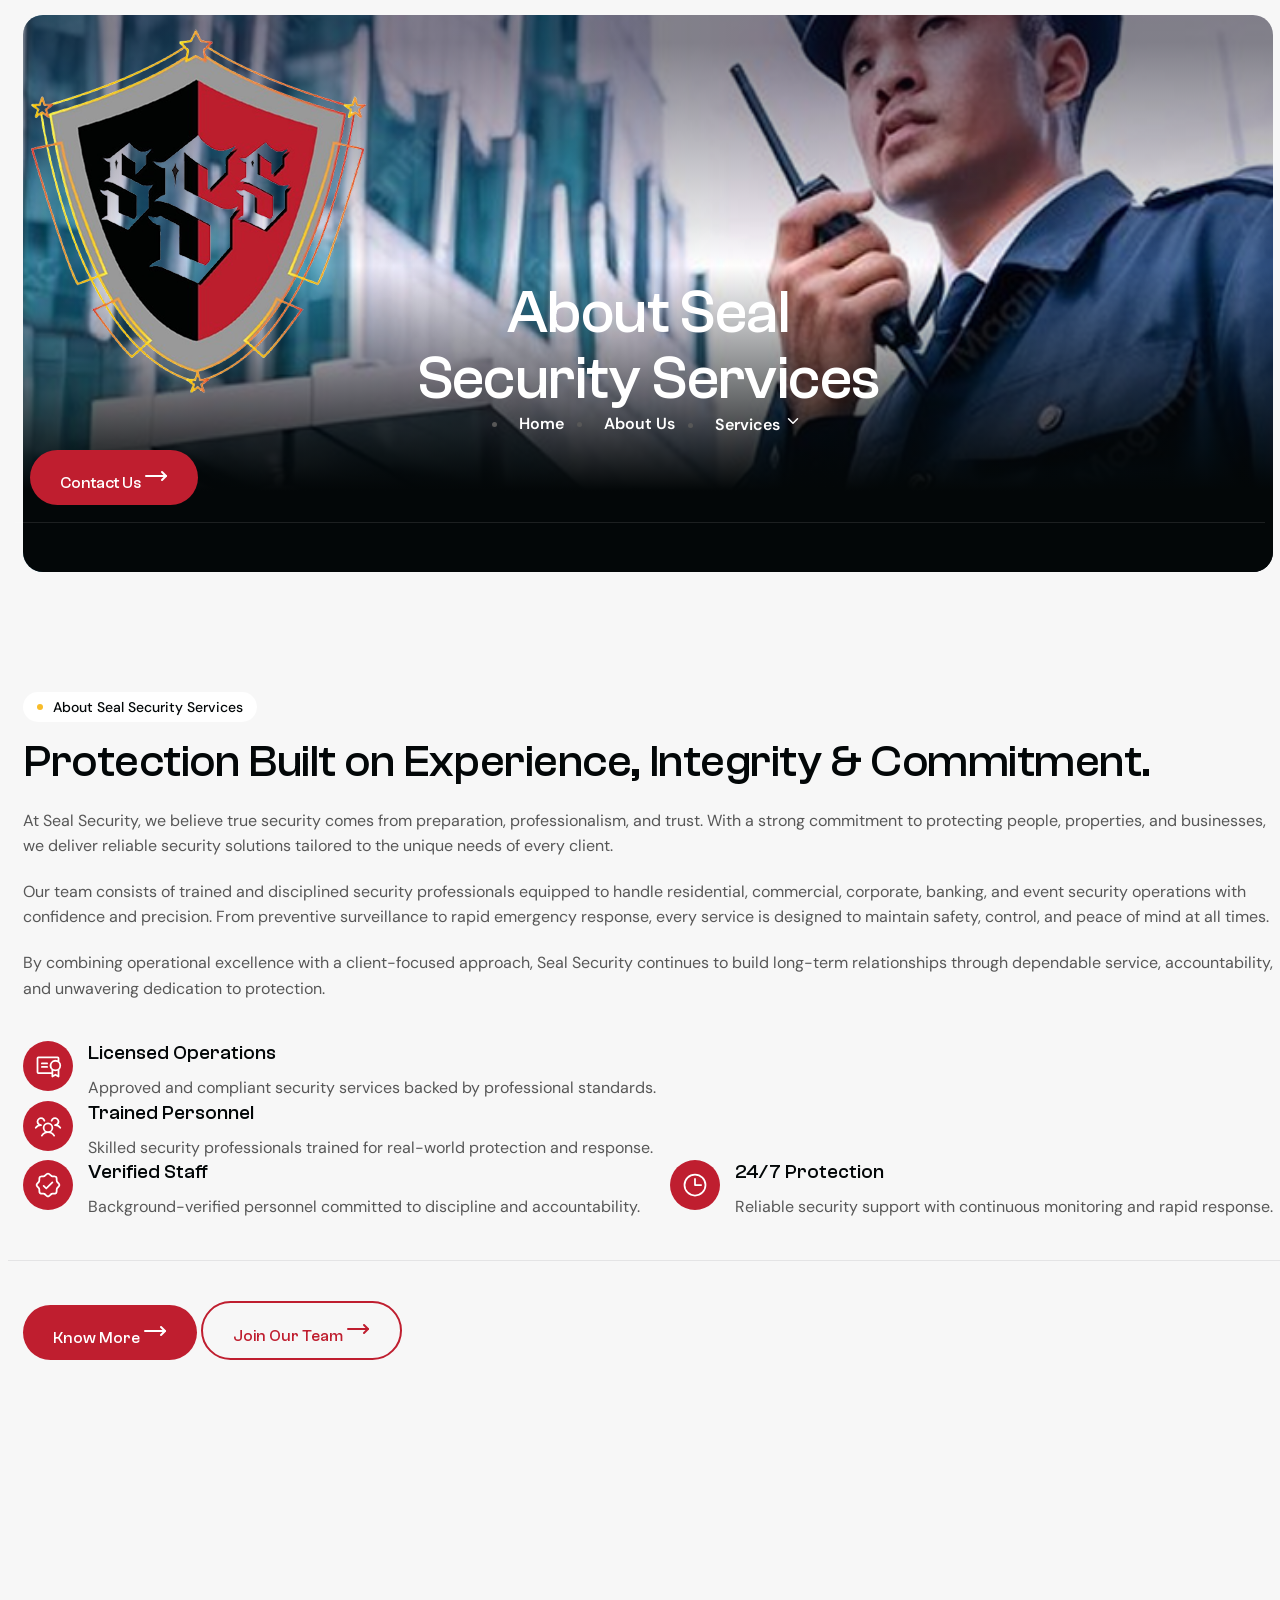
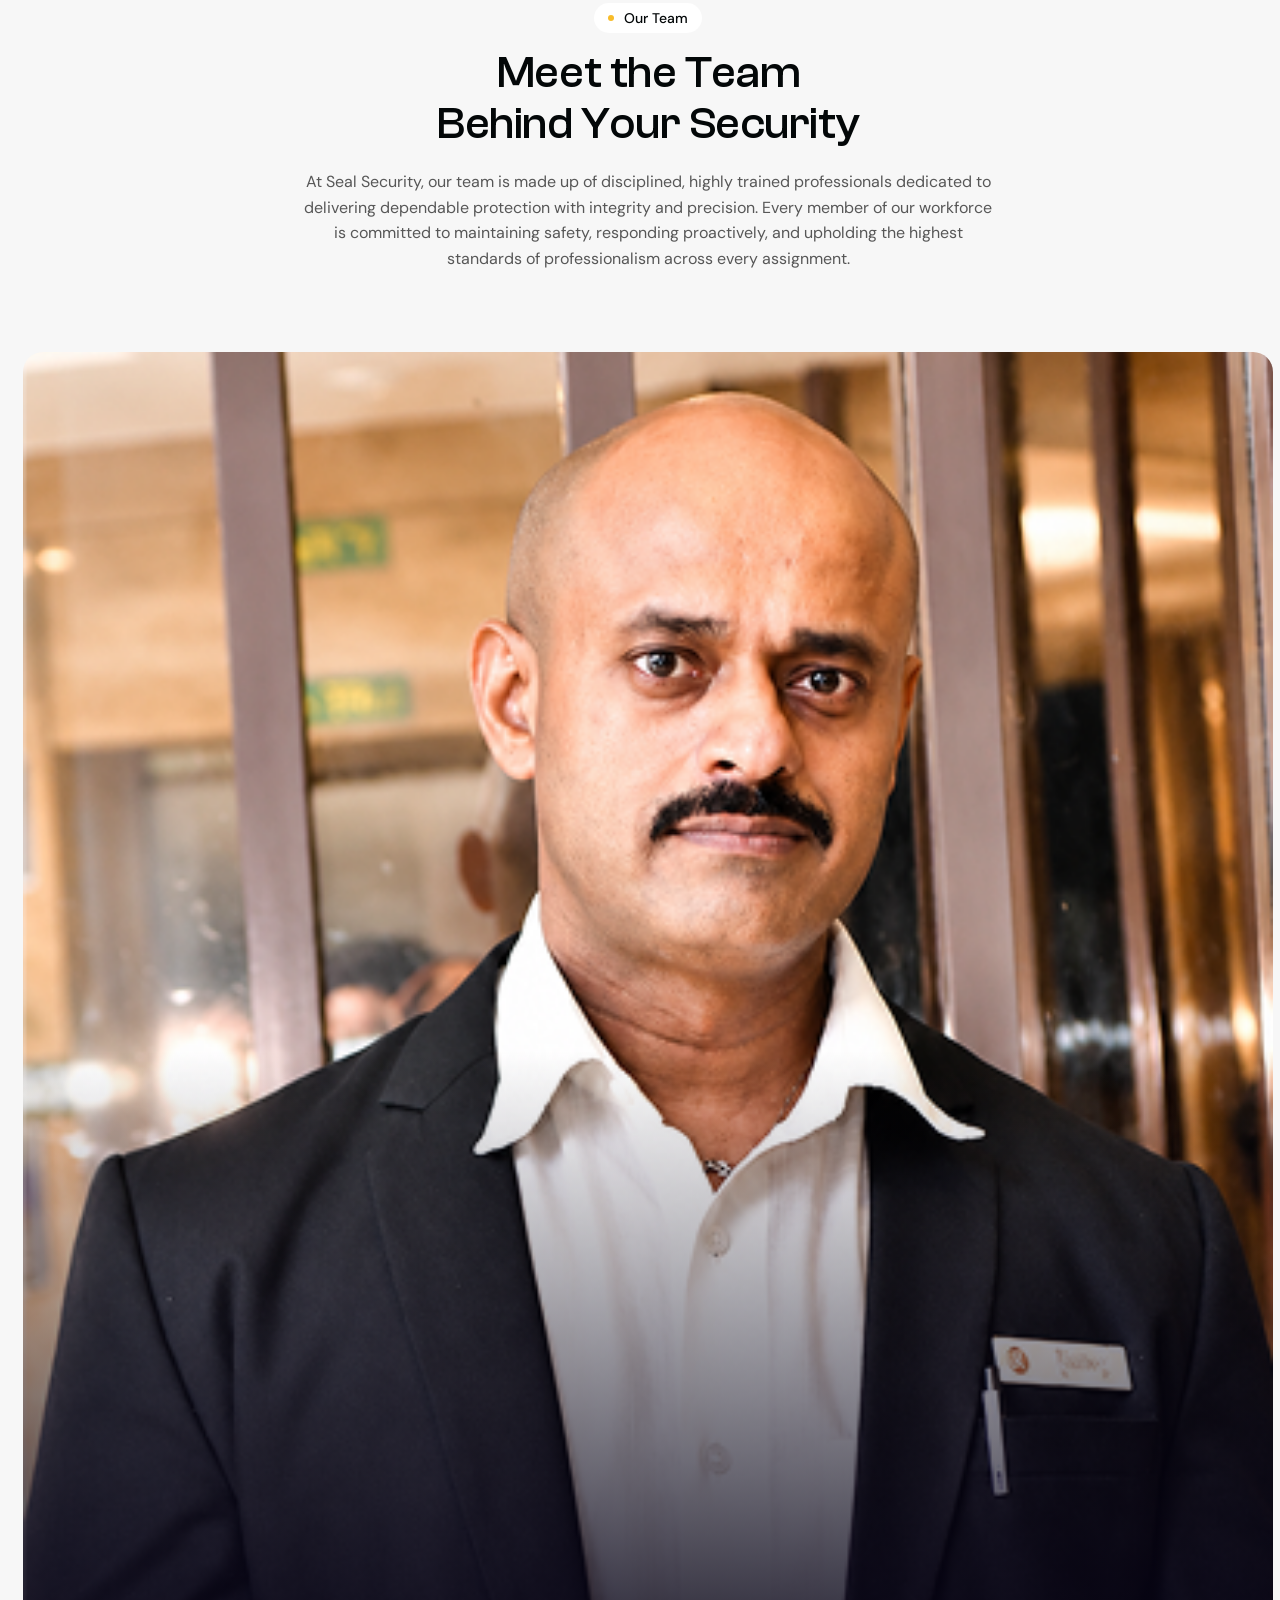
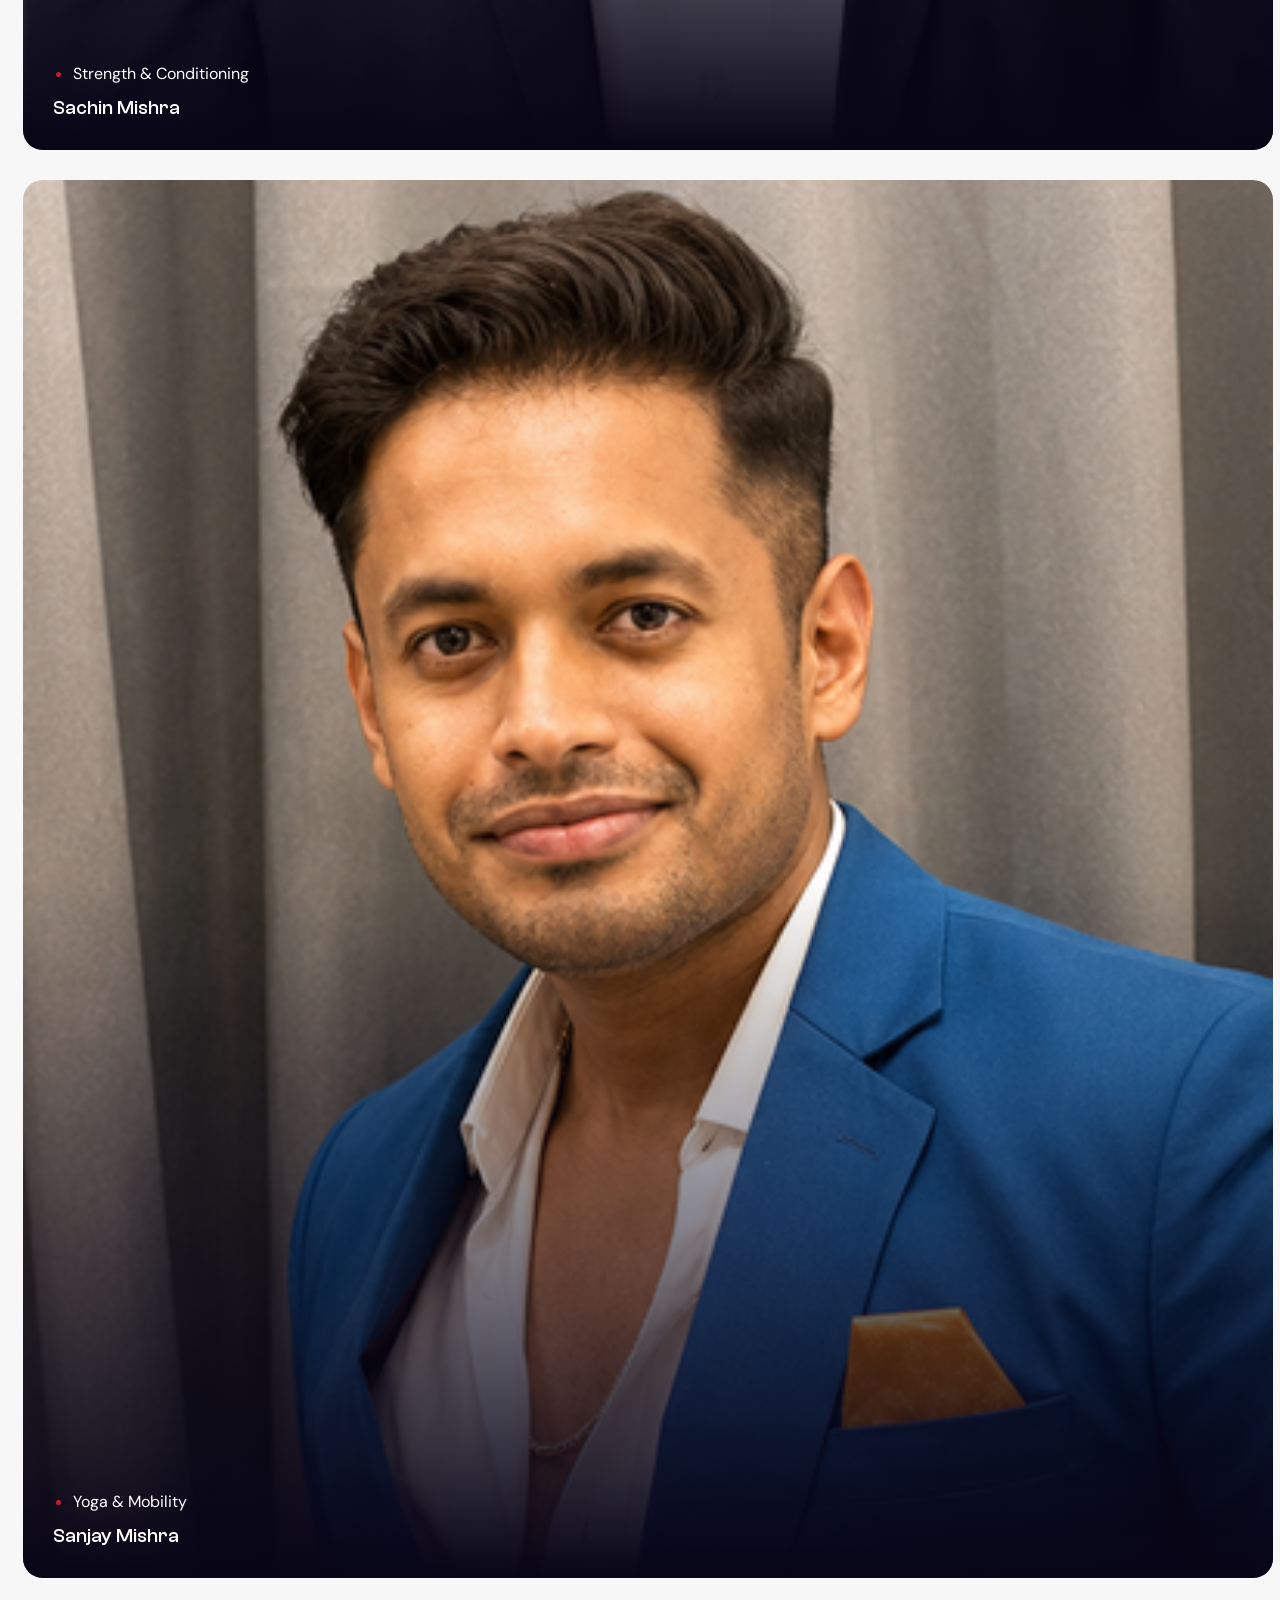
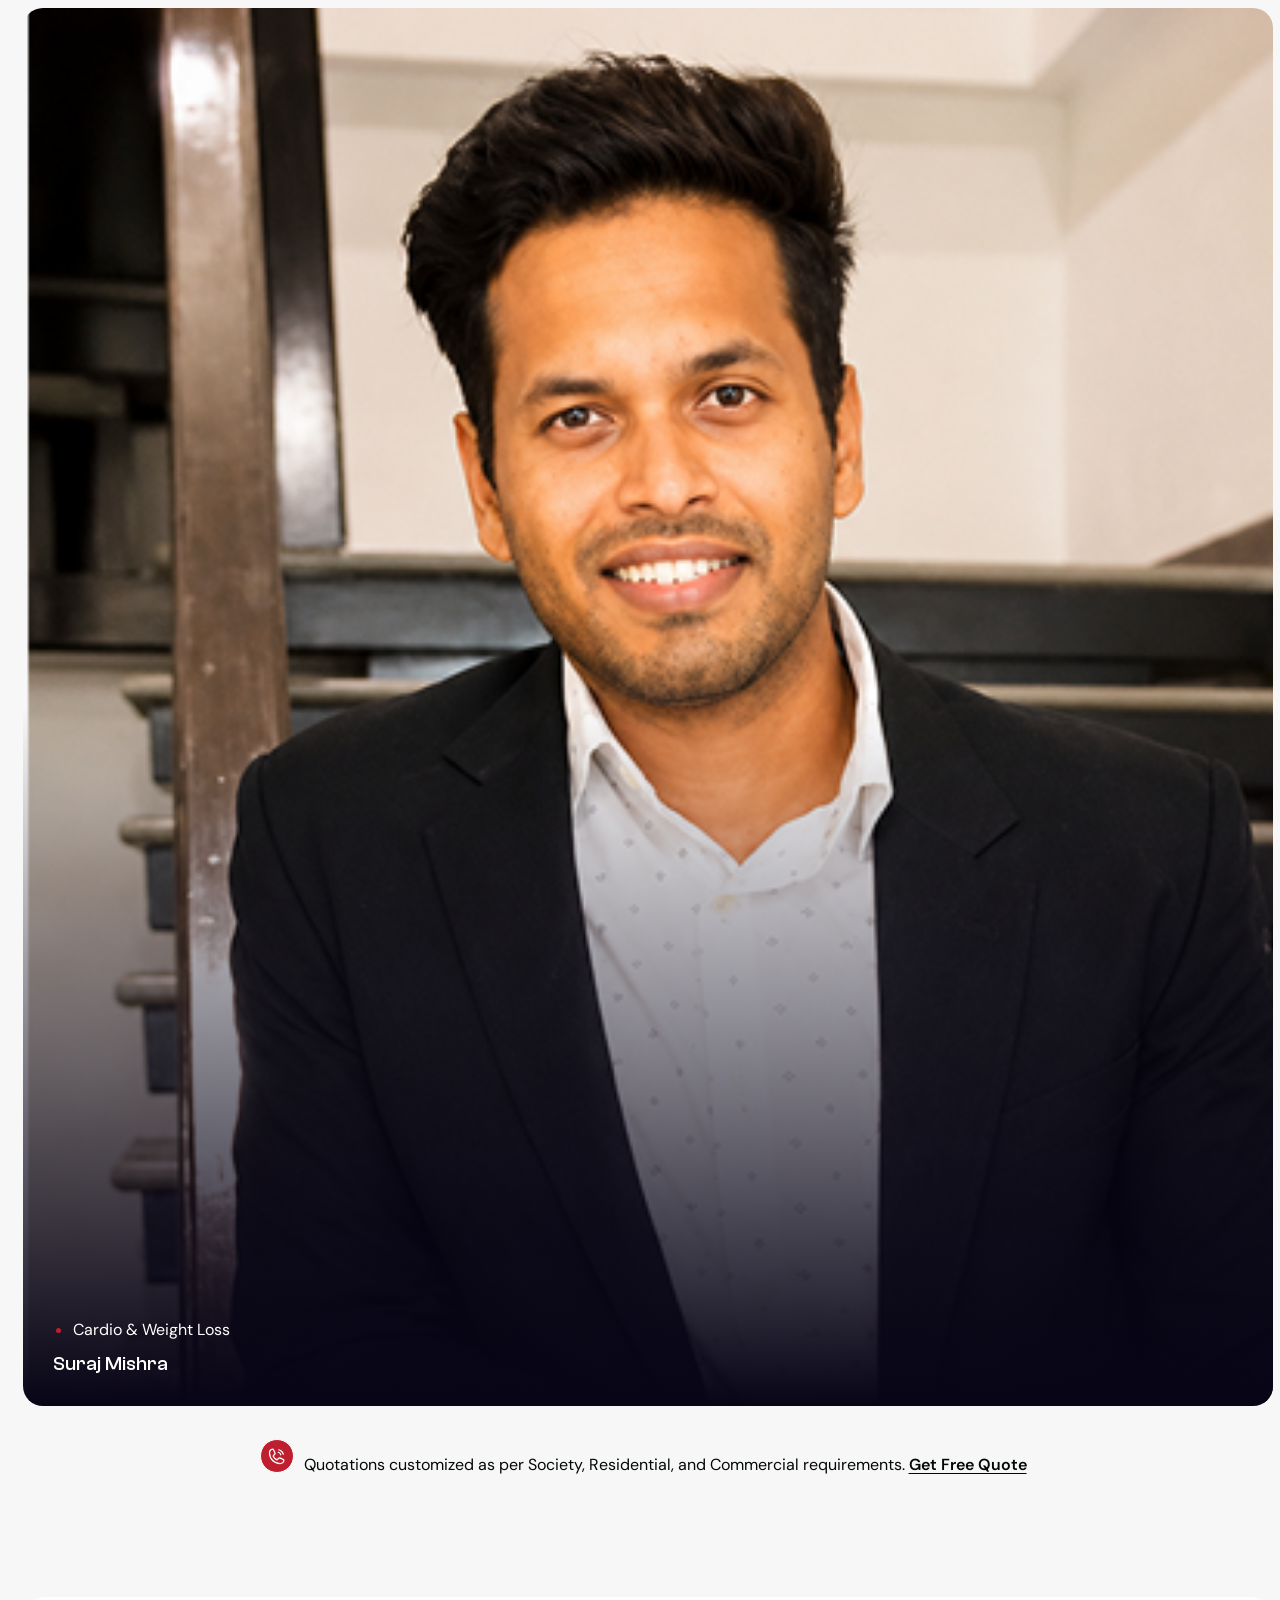
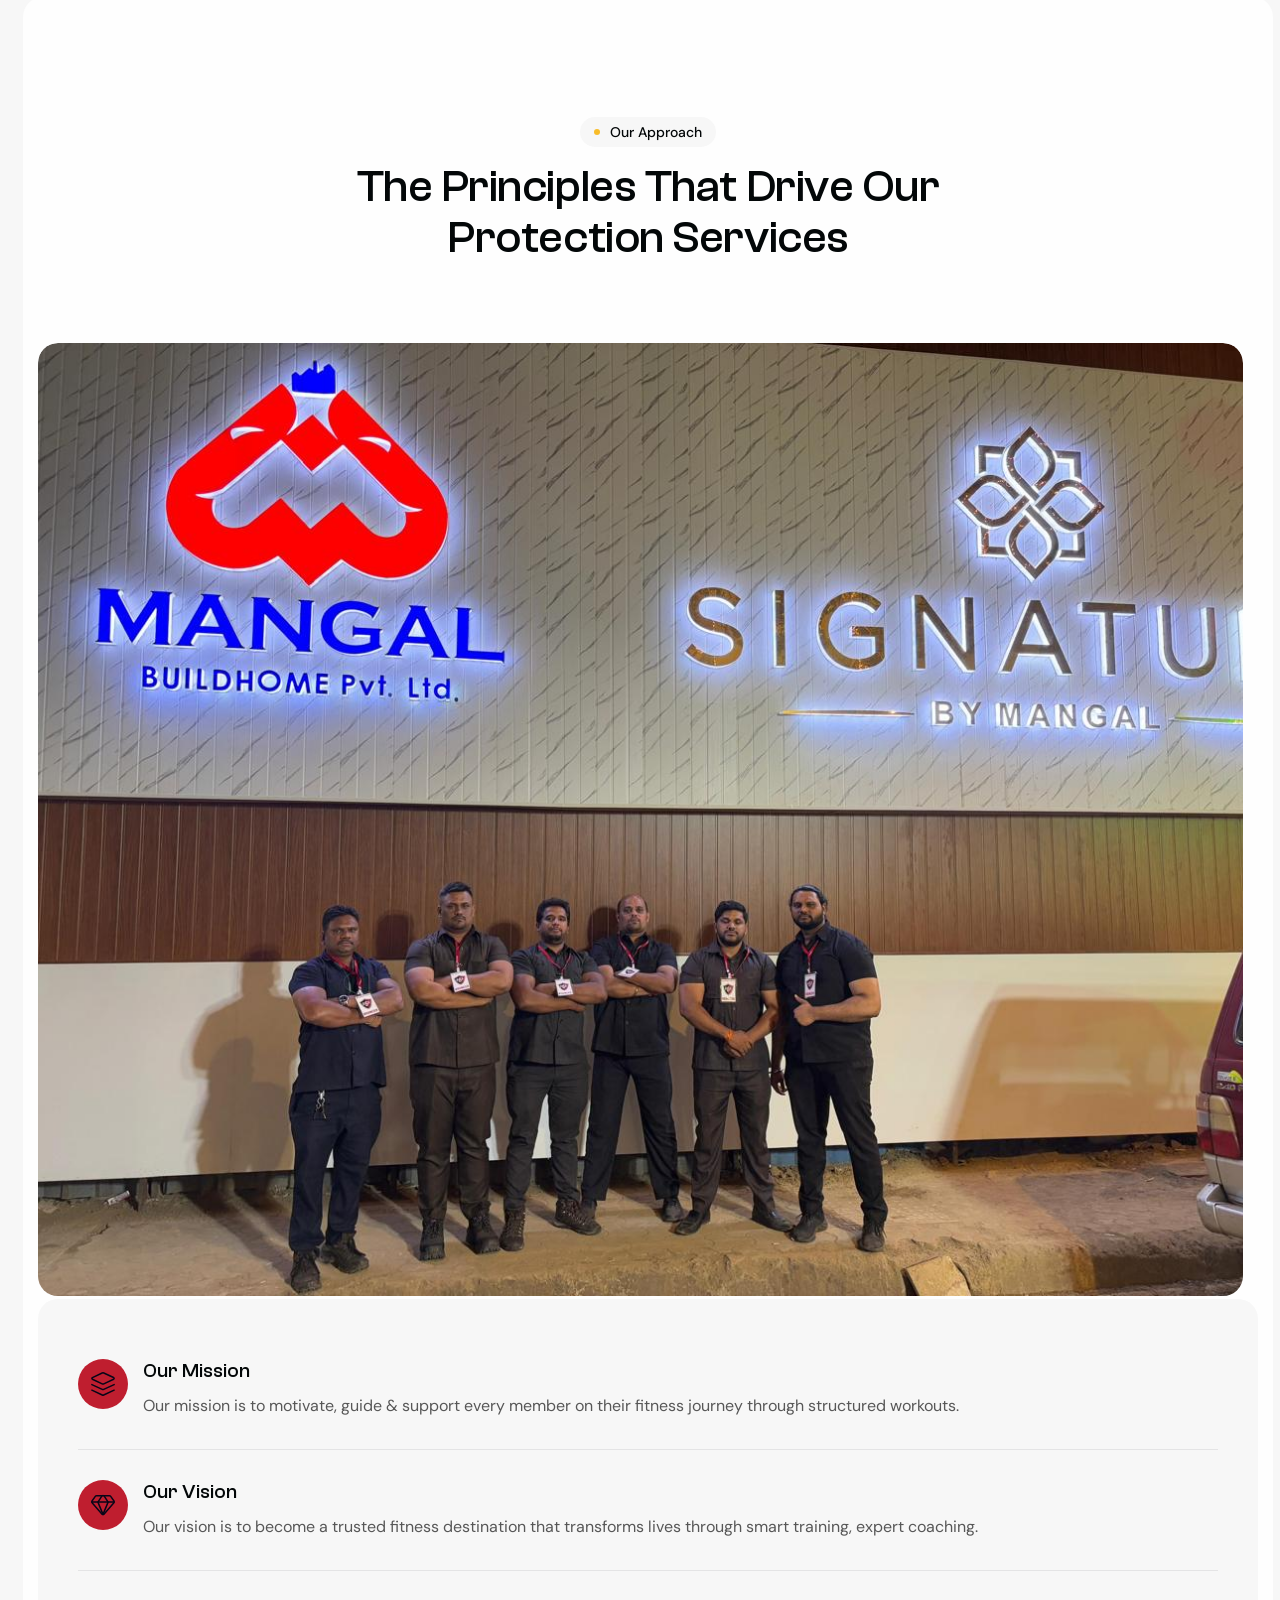
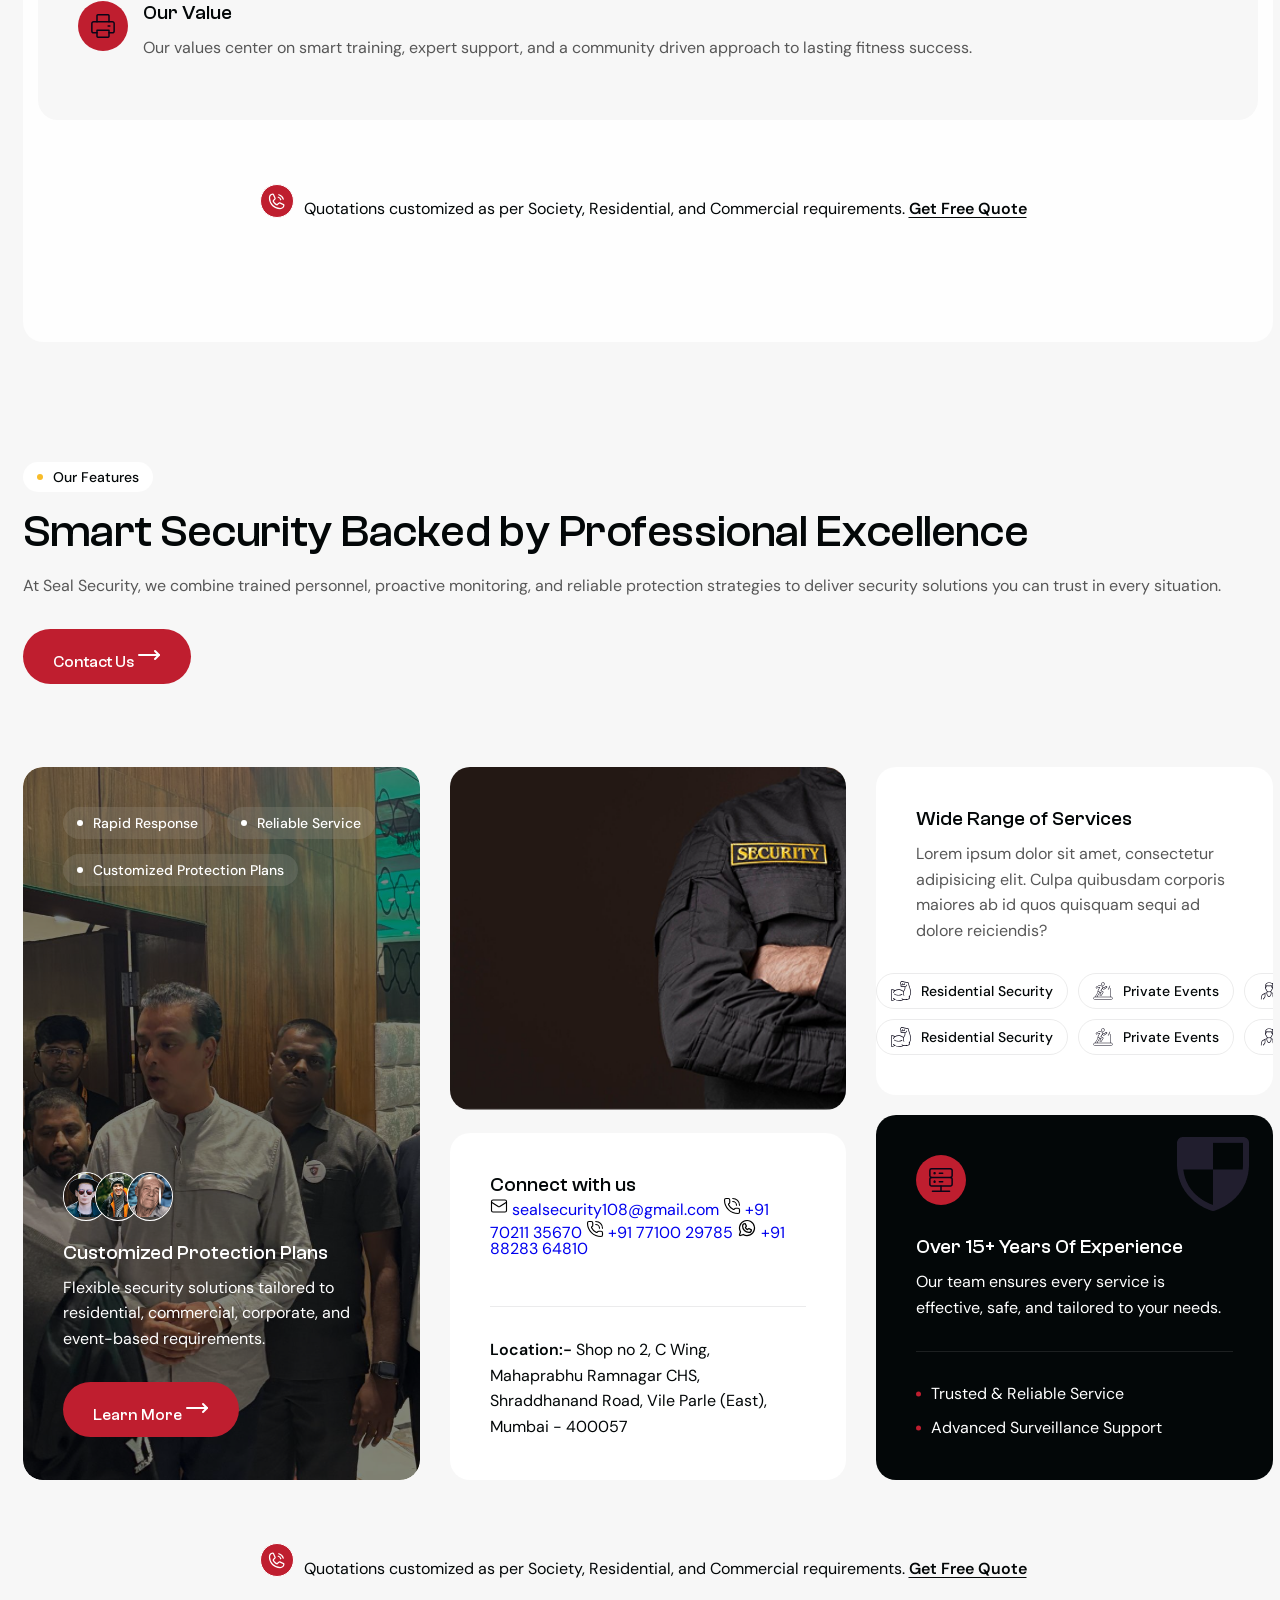
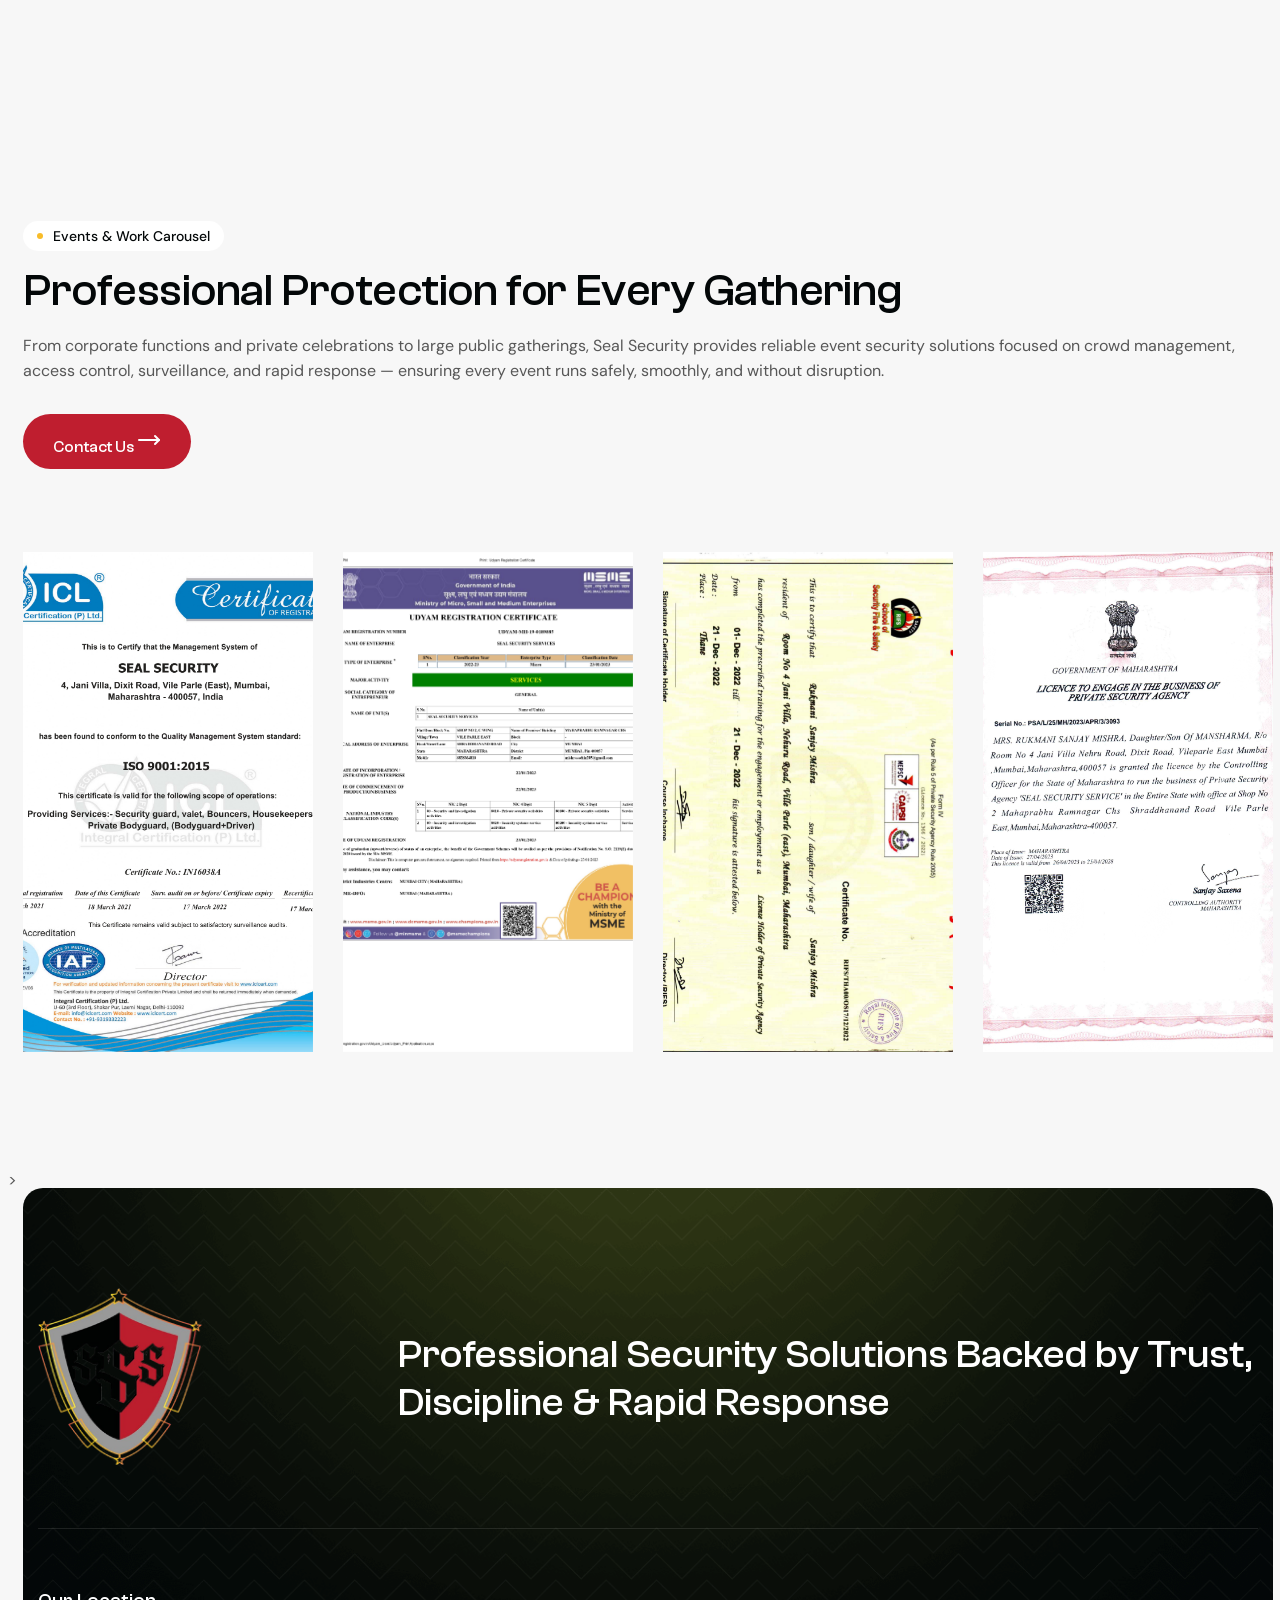
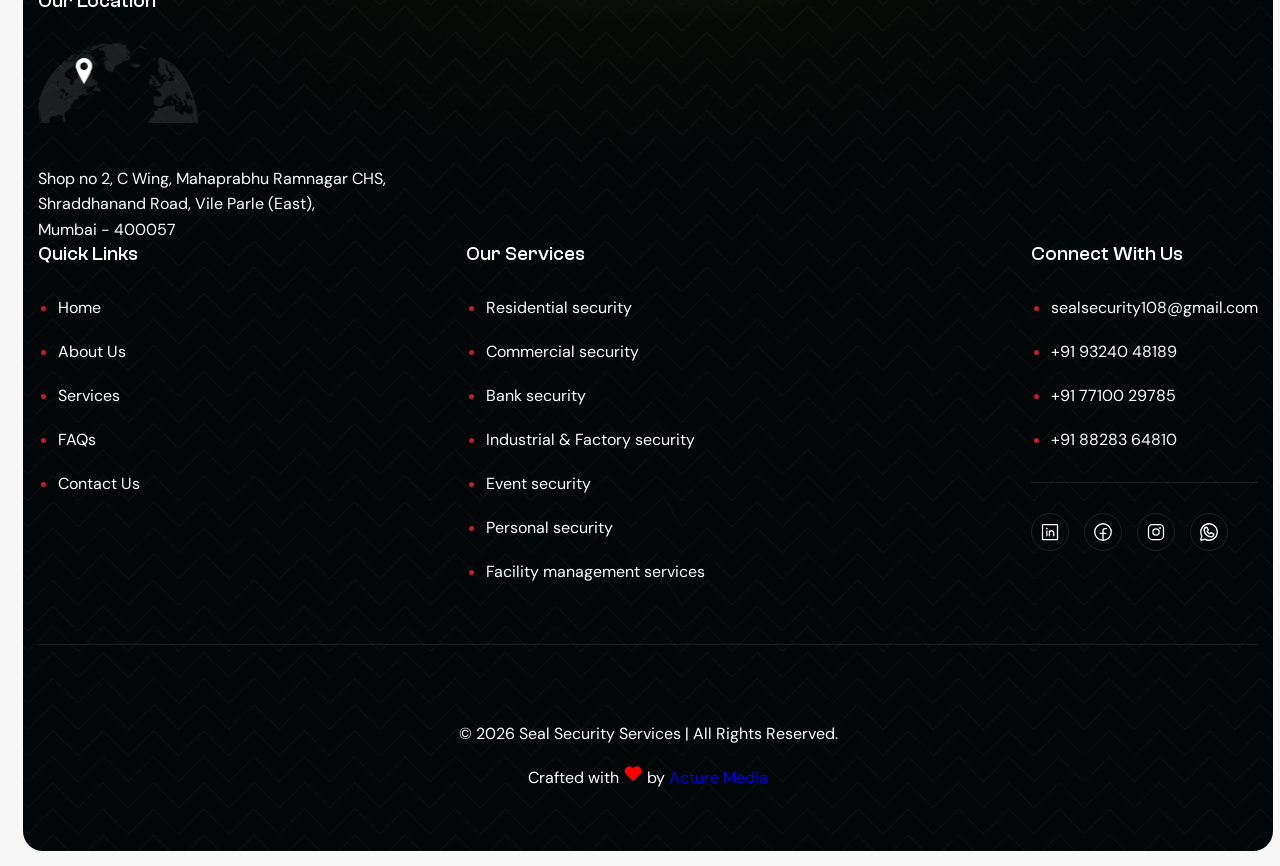
==== commit d0732d3c: "images replaced" ====
--- a/about.html
+++ b/about.html
@@ -70,22 +70,34 @@
                                 </li>
 
                                 <li class="nav-item submenu"><a class="nav-link" href="#">Services
-                                    <svg xmlns="http://www.w3.org/2000/svg" width="18" height="18" viewBox="0 0 24 24" fill="none" stroke="currentColor" stroke-width="2" stroke-linecap="round" stroke-linejoin="round" class="lucide lucide-chevron-down-icon lucide-chevron-down"><path d="m6 9 6 6 6-6"/></svg>
-                                </a>
+                                        <svg xmlns="http://www.w3.org/2000/svg" width="18" height="18"
+                                            viewBox="0 0 24 24" fill="none" stroke="currentColor" stroke-width="2"
+                                            stroke-linecap="round" stroke-linejoin="round"
+                                            class="lucide lucide-chevron-down-icon lucide-chevron-down">
+                                            <path d="m6 9 6 6 6-6" />
+                                        </svg>
+                                    </a>
                                     <ul>
-                                        <li class="nav-item"><a class="nav-link" href="./services.html">Residential security</a>
+                                        <li class="nav-item"><a class="nav-link" href="./services.html">Residential
+                                                security</a>
                                         </li>
-                                        <li class="nav-item"><a class="nav-link" href="./services.html">Commercial security</a>
+                                        <li class="nav-item"><a class="nav-link" href="./services.html">Commercial
+                                                security</a>
                                         </li>
-                                        <li class="nav-item"><a class="nav-link" href="./services.html">Bank security</a>
+                                        <li class="nav-item"><a class="nav-link" href="./services.html">Bank
+                                                security</a>
                                         </li>
-                                        <li class="nav-item"><a class="nav-link" href="./services.html">Industrial & Factory security</a>
+                                        <li class="nav-item"><a class="nav-link" href="./services.html">Industrial &
+                                                Factory security</a>
                                         </li>
-                                        <li class="nav-item"><a class="nav-link" href="./services.html">Event security</a>
+                                        <li class="nav-item"><a class="nav-link" href="./services.html">Event
+                                                security</a>
                                         </li>
-                                        <li class="nav-item"><a class="nav-link" href="./services.html">Personal security</a>
+                                        <li class="nav-item"><a class="nav-link" href="./services.html">Personal
+                                                security</a>
                                         </li>
-                                        <li class="nav-item"><a class="nav-link" href="./services.html">Facility management services</a>
+                                        <li class="nav-item"><a class="nav-link" href="./services.html">Facility
+                                                management services</a>
                                         </li>
                                     </ul>
                                 </li>
@@ -335,17 +347,18 @@
                     <div class="section-footer-text section-satisfy-img wow fadeInUp" data-wow-delay="0.8s">
                         <!-- Satisfy Client Images Start -->
                         <div class="satisfy-client-images">
-                            <div class="satisfy-client-image">
-                                <figure class="image-anime">
-                                    <img src="images/author-6.jpg" alt="">
-                                </figure>
-                            </div>
                             <div class="satisfy-client-image add-more">
-                                <img src="images/icon-phone-primary.svg" alt="">
+                                <svg xmlns="http://www.w3.org/2000/svg" width="20" height="20" fill="#fff"
+                                    viewBox="0 0 256 256">
+                                    <path
+                                        d="M144.27,45.93a8,8,0,0,1,9.8-5.66,86.22,86.22,0,0,1,61.66,61.66,8,8,0,0,1-5.66,9.8A8.23,8.23,0,0,1,208,112a8,8,0,0,1-7.73-5.94,70.35,70.35,0,0,0-50.33-50.33A8,8,0,0,1,144.27,45.93Zm-2.33,41.8c13.79,3.68,22.65,12.54,26.33,26.33A8,8,0,0,0,176,120a8.23,8.23,0,0,0,2.07-.27,8,8,0,0,0,5.66-9.8c-5.12-19.16-18.5-32.54-37.66-37.66a8,8,0,1,0-4.13,15.46Zm81.94,95.35A56.26,56.26,0,0,1,168,232C88.6,232,24,167.4,24,88A56.26,56.26,0,0,1,72.92,32.12a16,16,0,0,1,16.62,9.52l21.12,47.15,0,.12A16,16,0,0,1,109.39,104c-.18.27-.37.52-.57.77L88,129.45c7.49,15.22,23.41,31,38.83,38.51l24.34-20.71a8.12,8.12,0,0,1,.75-.56,16,16,0,0,1,15.17-1.4l.13.06,47.11,21.11A16,16,0,0,1,223.88,183.08Zm-15.88-2s-.07,0-.11,0h0l-47-21.05-24.35,20.71a8.44,8.44,0,0,1-.74.56,16,16,0,0,1-15.75,1.14c-18.73-9.05-37.4-27.58-46.46-46.11a16,16,0,0,1,1-15.7,6.13,6.13,0,0,1,.57-.77L96,95.15l-21-47a.61.61,0,0,1,0-.12A40.2,40.2,0,0,0,40,88,128.14,128.14,0,0,0,168,216,40.21,40.21,0,0,0,208,181.07Z">
+                                    </path>
+                                </svg>
                             </div>
                         </div>
                         <!-- Satisfy Client Images End -->
-                        <p>Let's make something great work together. <a href="contact.html">Get Free Quote</a></p>
+                        <p>Quotations customized as per Society, Residential, and Commercial requirements. <a
+                                href="contact.html">Get Free Quote</a></p>
                     </div>
                     <!-- Section Footer Text End -->
                 </div>
@@ -372,7 +385,7 @@
                     <!-- Our Approach Image Start -->
                     <div class="our-approach-image">
                         <figure class="image-anime reveal">
-                            <img src="images/custom/about-section-2.png" alt="">
+                            <img src="images/custom/org/IMG_0843.JPG.jpeg" alt="">
                         </figure>
                     </div>
                     <!-- Our Approach Image End -->
@@ -439,7 +452,8 @@
                             </div>
                         </div>
                         <!-- Satisfy Client Images End -->
-                        <p>Let's make something great work together. <a href="contact.html">Get Free Quote</a></p>
+                        <p>Quotations customized as per Society, Residential, and Commercial requirements. <a
+                                href="contact.html">Get Free Quote</a></p>
                     </div>
                     <!-- Section Footer Text End -->
                 </div>
@@ -500,7 +514,7 @@
                             <!-- Feature CTA Image Start-->
                             <div class="feature-cta-image">
                                 <figure>
-                                    <img src="images/custom/security-guard-event-service.png" alt="">
+                                    <img src="images/custom/org/IMG_0859.JPG.jpeg" alt="">
                                 </figure>
                             </div>
                             <!-- Feature CTA Image End-->
@@ -600,8 +614,7 @@
                                             <path
                                                 d="M13.832 16.568a1 1 0 0 0 1.213-.303l.355-.465A2 2 0 0 1 17 15h3a2 2 0 0 1 2 2v3a2 2 0 0 1-2 2A18 18 0 0 1 2 4a2 2 0 0 1 2-2h3a2 2 0 0 1 2 2v3a2 2 0 0 1-.8 1.6l-.468.351a1 1 0 0 0-.292 1.233 14 14 0 0 0 6.392 6.384" />
                                         </svg>
-                                        +91
-                                        93240 48189</a>
+                                        +91 70211 35670</a>
                                     <a href="tel:+917710029785" class="d-block text-muted text-decoration-none mb-2">
                                         <svg xmlns="http://www.w3.org/2000/svg" width="18" height="18"
                                             viewBox="0 0 24 24" fill="none" stroke="#000000" stroke-width="1.5"
--- a/css/custom.css
+++ b/css/custom.css
@@ -1647,7 +1647,7 @@
 
 .intro-video {
 	position: relative;
-	background-image: url(../images/custom/intro-video-section.png);
+	background-image: url(../images/custom/org/kabir-singh-event.png);
 	background-repeat: no-repeat;
 	background-size: cover;
 	background-position: center center;
@@ -2069,13 +2069,13 @@
 }
 
 .how-work-item-image figure {
-	    border: 2px solid #fff;
-    border-radius: 50%;
-    width: 90px;
-    height: 90px;
-    display: flex;
-    align-items: center;
-    justify-content: center;
+	border: 2px solid #fff;
+	border-radius: 50%;
+	width: 90px;
+	height: 90px;
+	display: flex;
+	align-items: center;
+	justify-content: center;
 }
 
 .how-work-item-image figure img {
@@ -2913,7 +2913,7 @@
 .company-supports-logo img {
 	width: 100%;
 	max-width: 165px;
-	height: 40px;
+	height: 140px;
 }
 
 /************************************/
@@ -3234,6 +3234,7 @@
 	margin-top: 15px;
 	overflow: hidden;
 }
+
 .page-header-2 {
 	position: relative;
 	background-image: url('../images/custom/contact-banner.png') !important;
@@ -11196,17 +11197,40 @@
 
 
 .certificate-slider {
-    overflow: hidden;
+	overflow: hidden;
 }
 
 .certificate-slider .swiper-slide {
-    height: auto;
+	height: auto;
 }
 
 .certificate-slider .swiper-slide img {
-    width: 100%;
-    height: 500px; /* adjust as needed */
-    object-fit: cover;
-    display: block;
-}
-
+	width: 100%;
+	height: 500px;
+	/* adjust as needed */
+	object-fit: cover;
+	display: block;
+}
+
+
+#work-carousel {
+	height: 480px;
+}
+
+#work-carousel .swiper-wrapper {
+	align-items: stretch;
+	gap: 0;
+}
+
+#work-carousel .swiper-slide {
+	height: 100%;
+	overflow: hidden;
+	border-radius: 8px;
+}
+
+#work-carousel .swiper-slide video {
+	width: 100%;
+	height: 100%;
+	object-fit: cover;
+	display: block;
+}
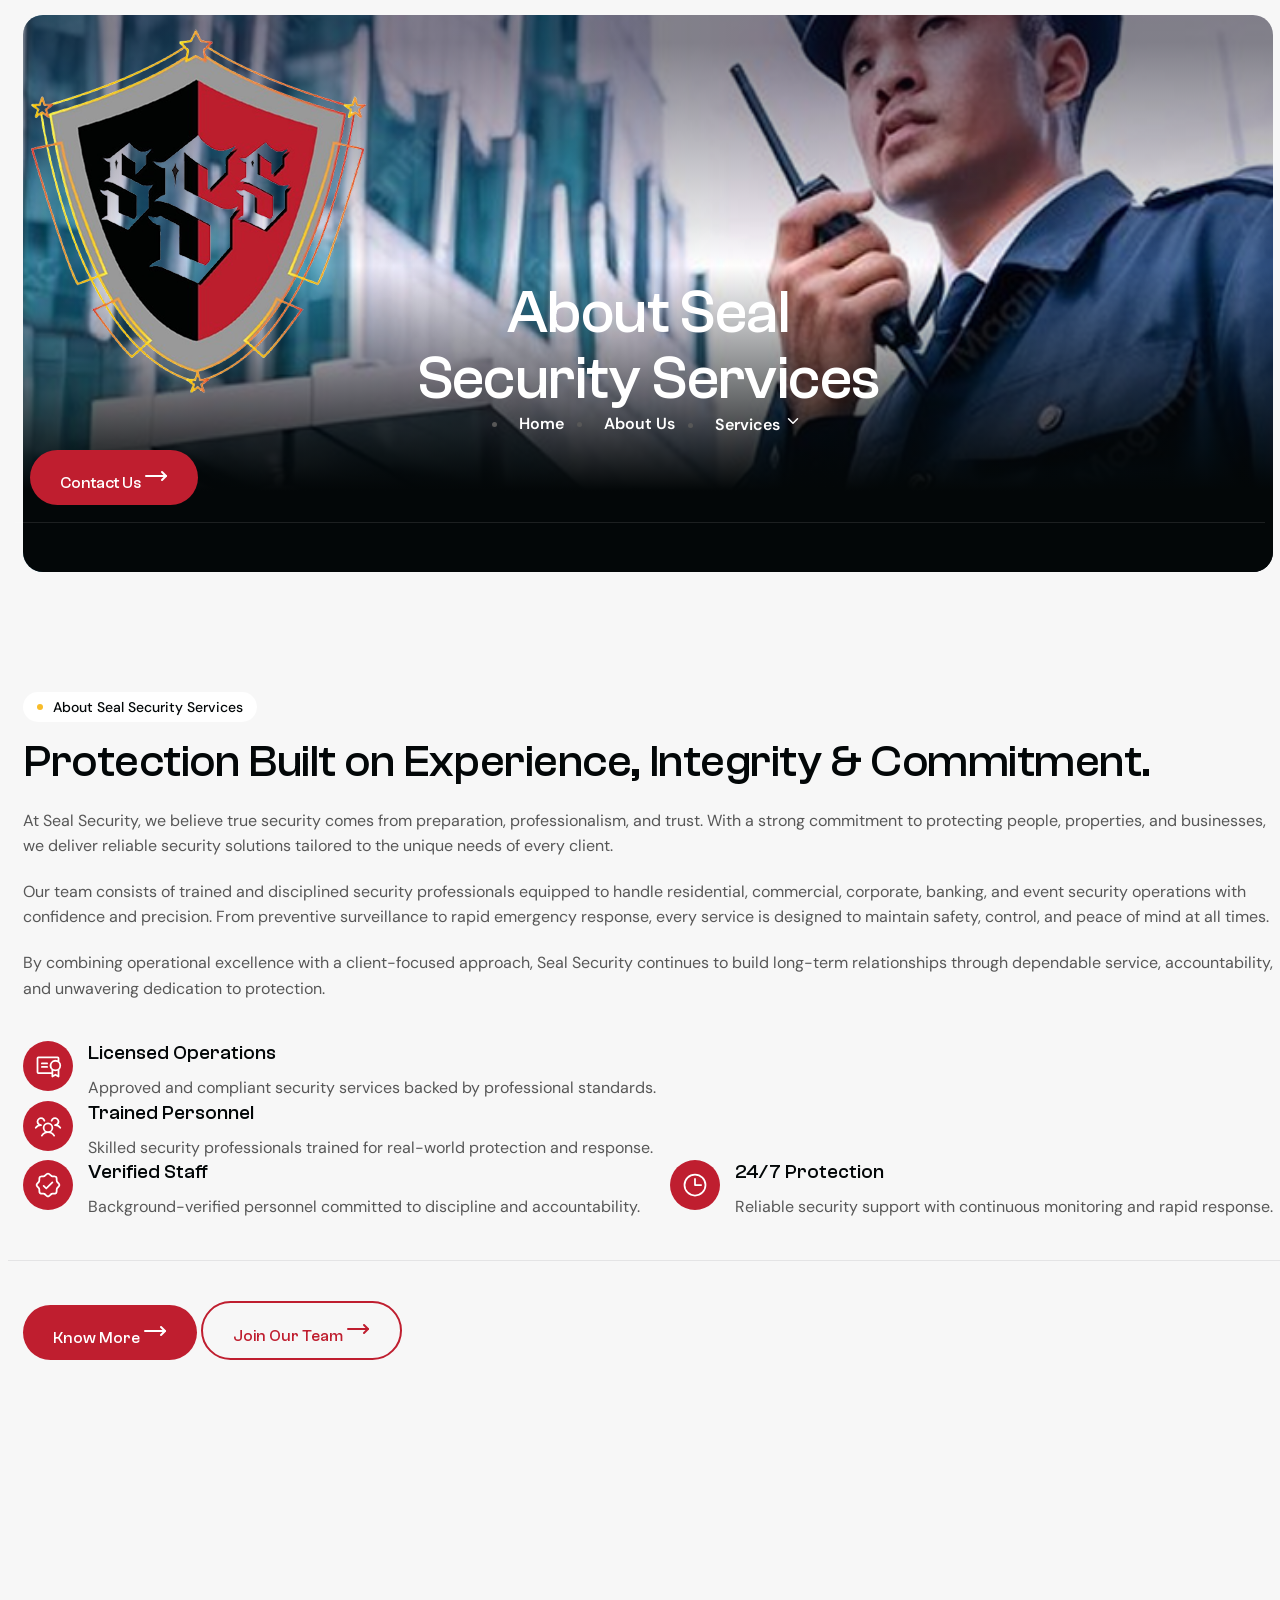
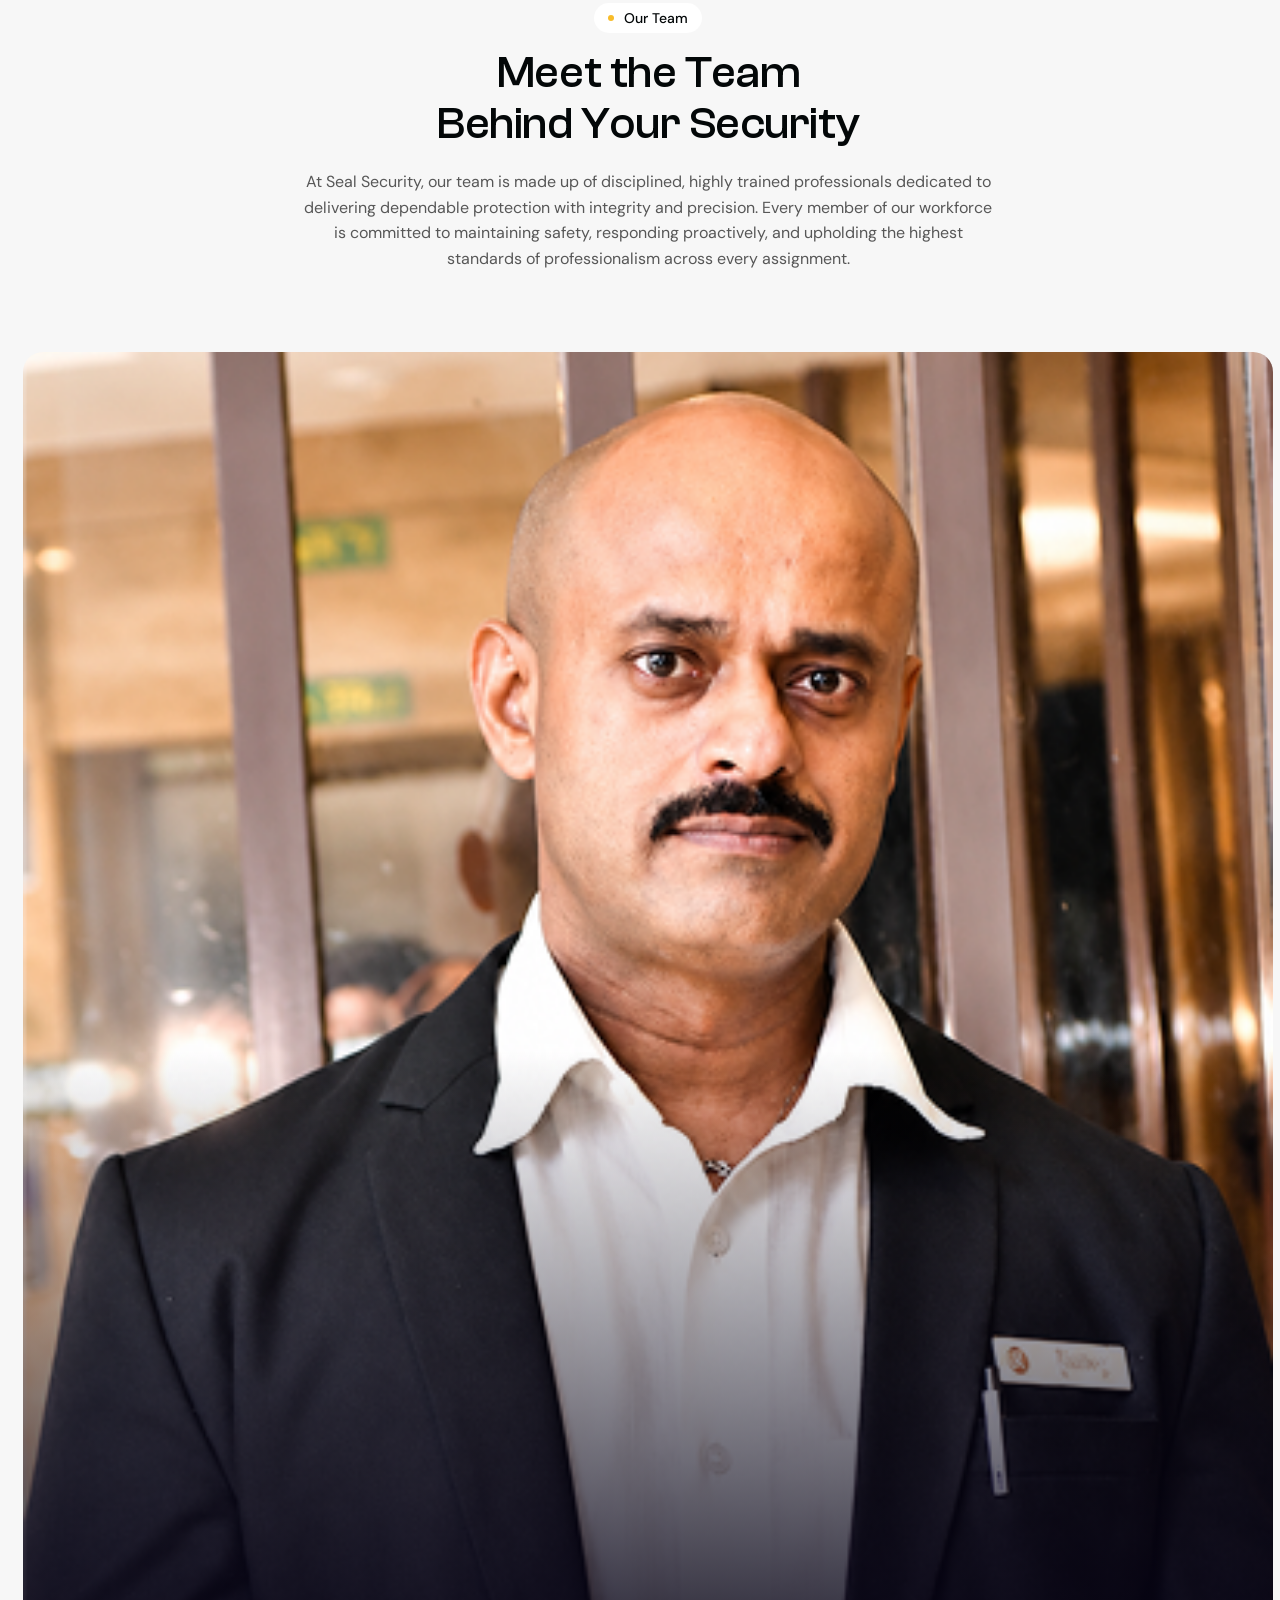
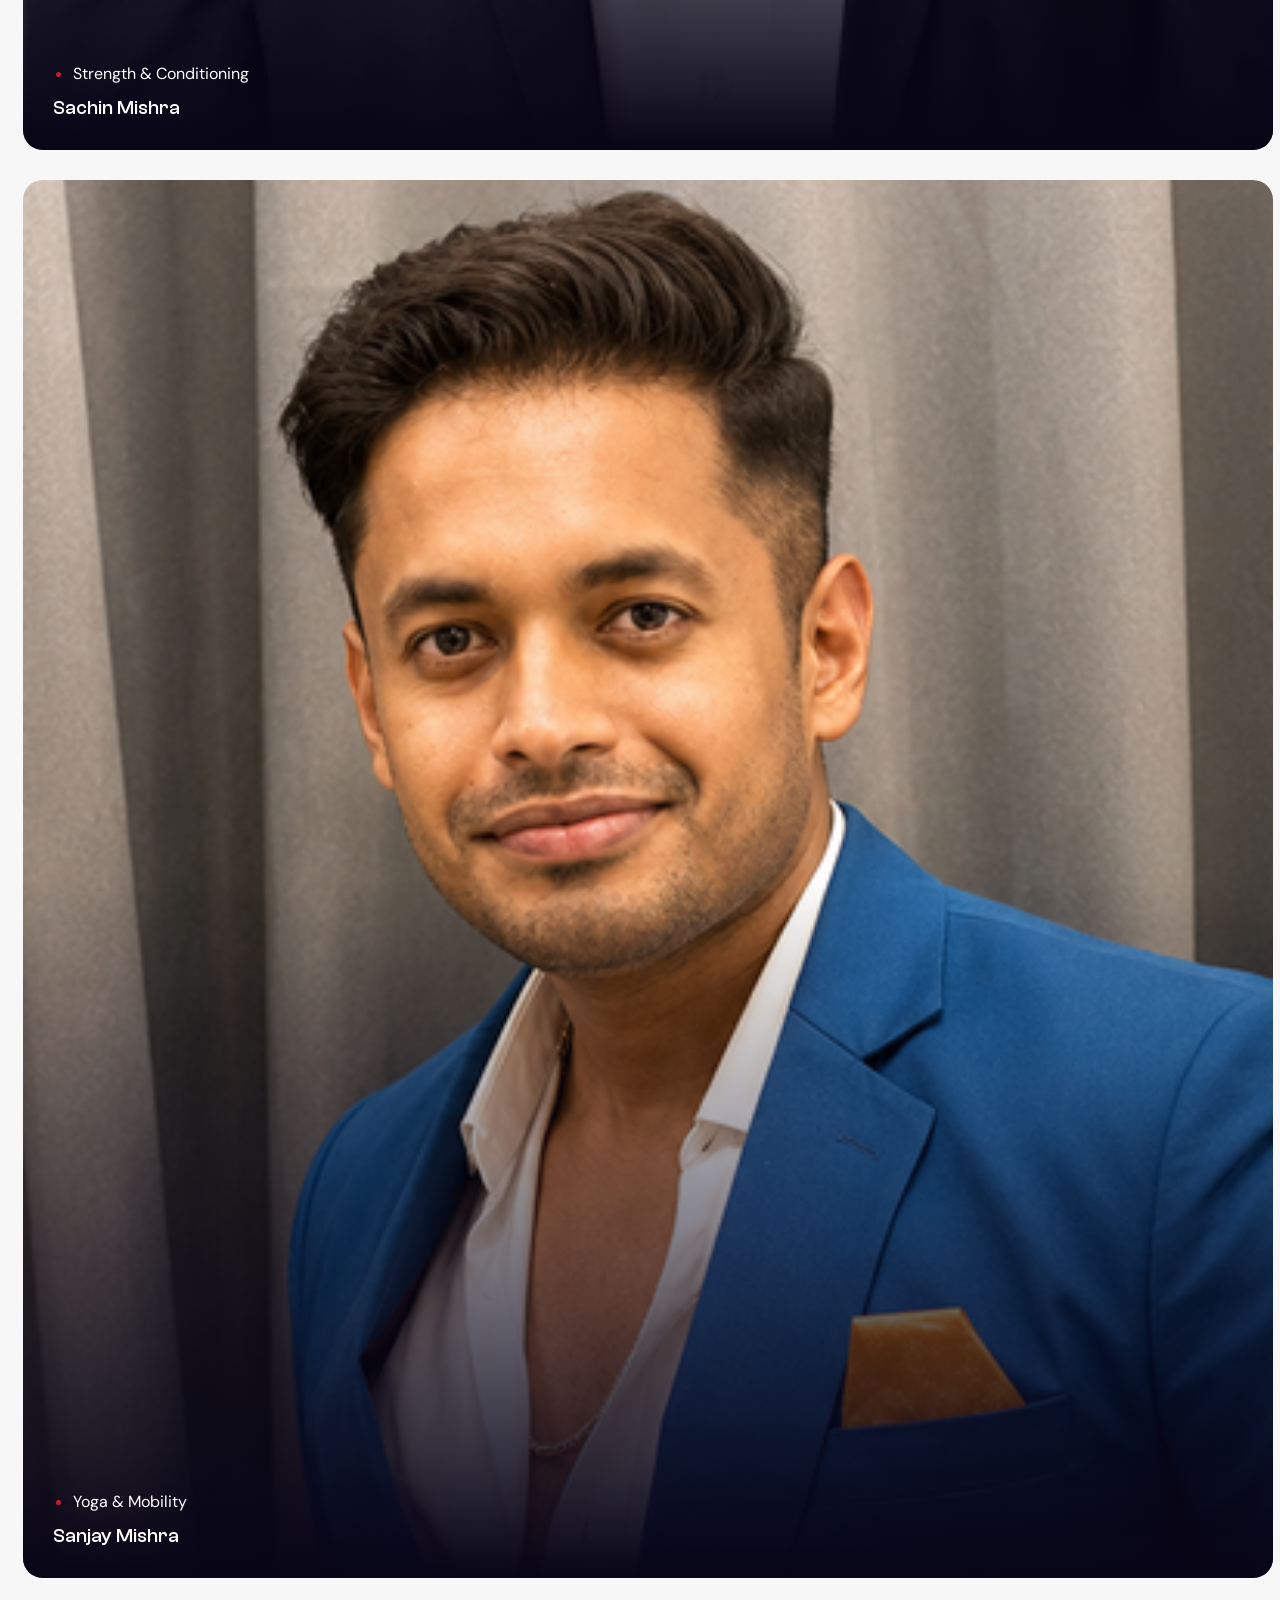
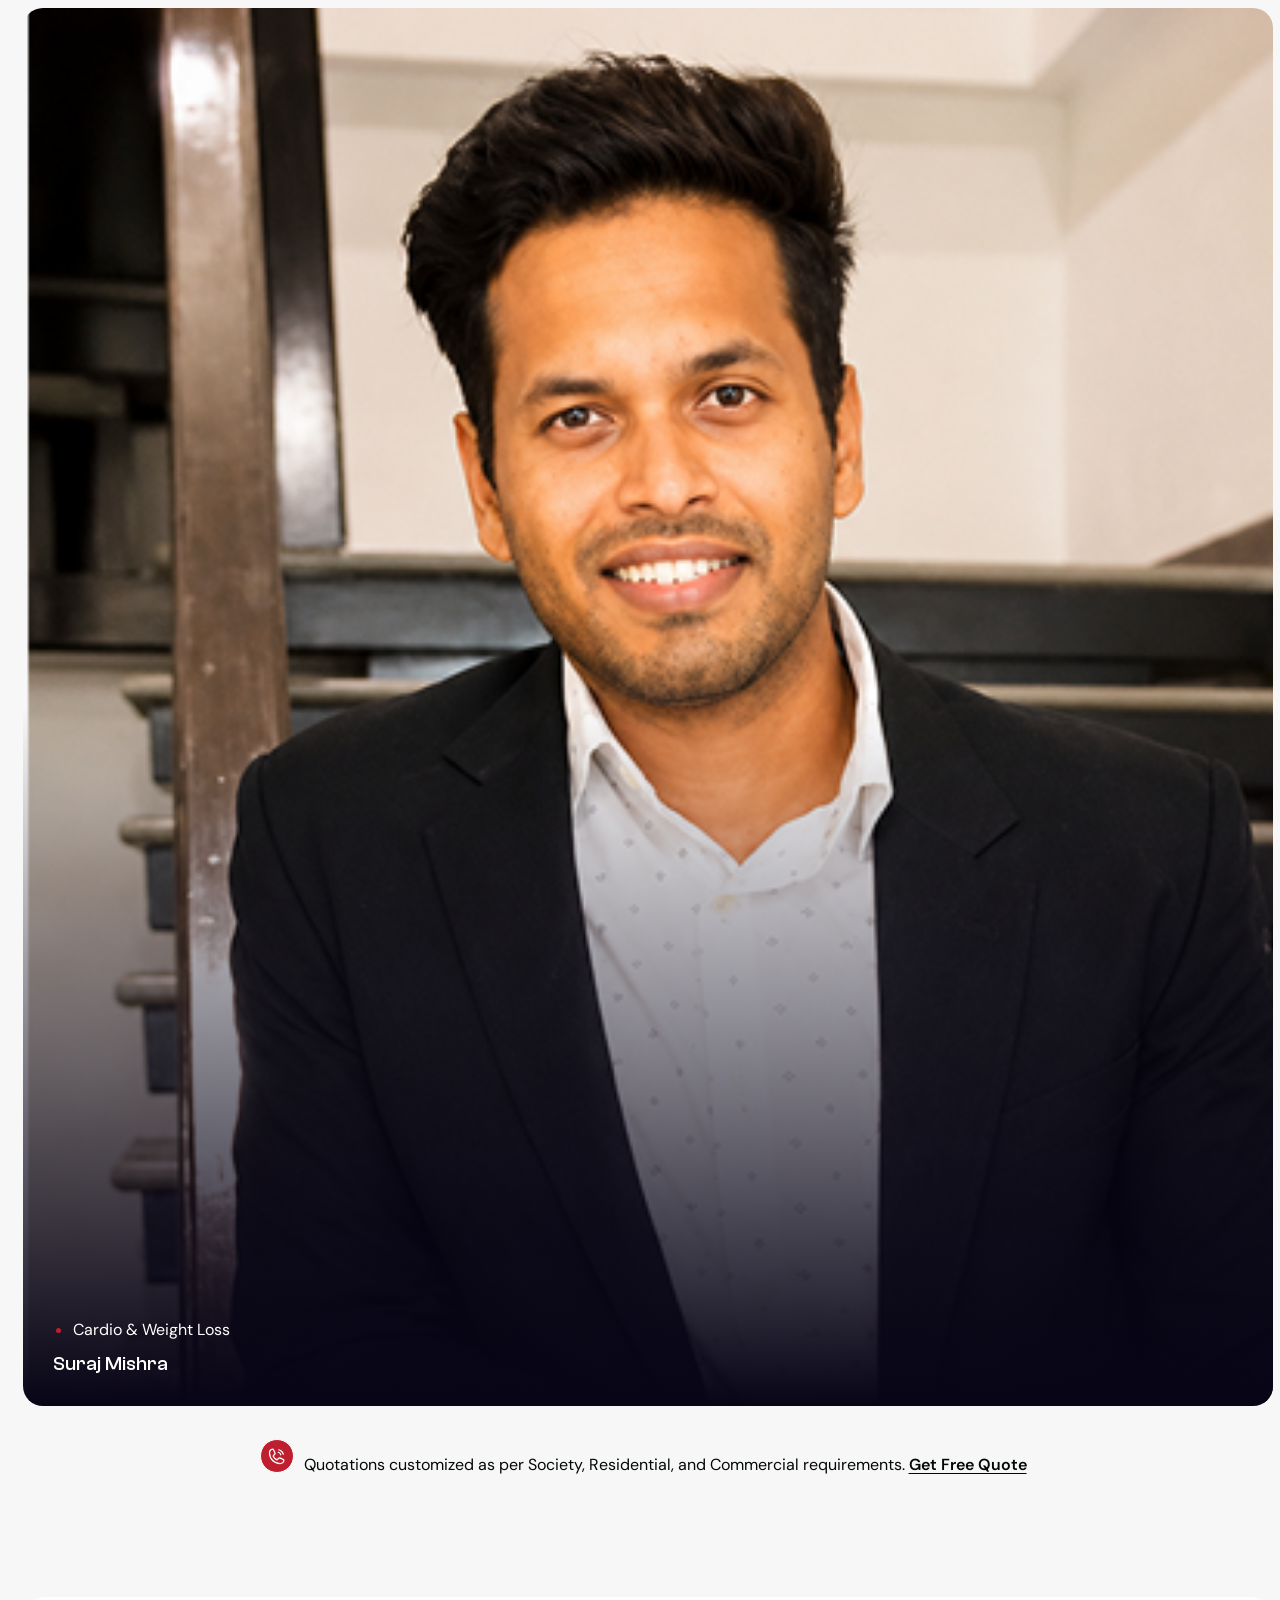
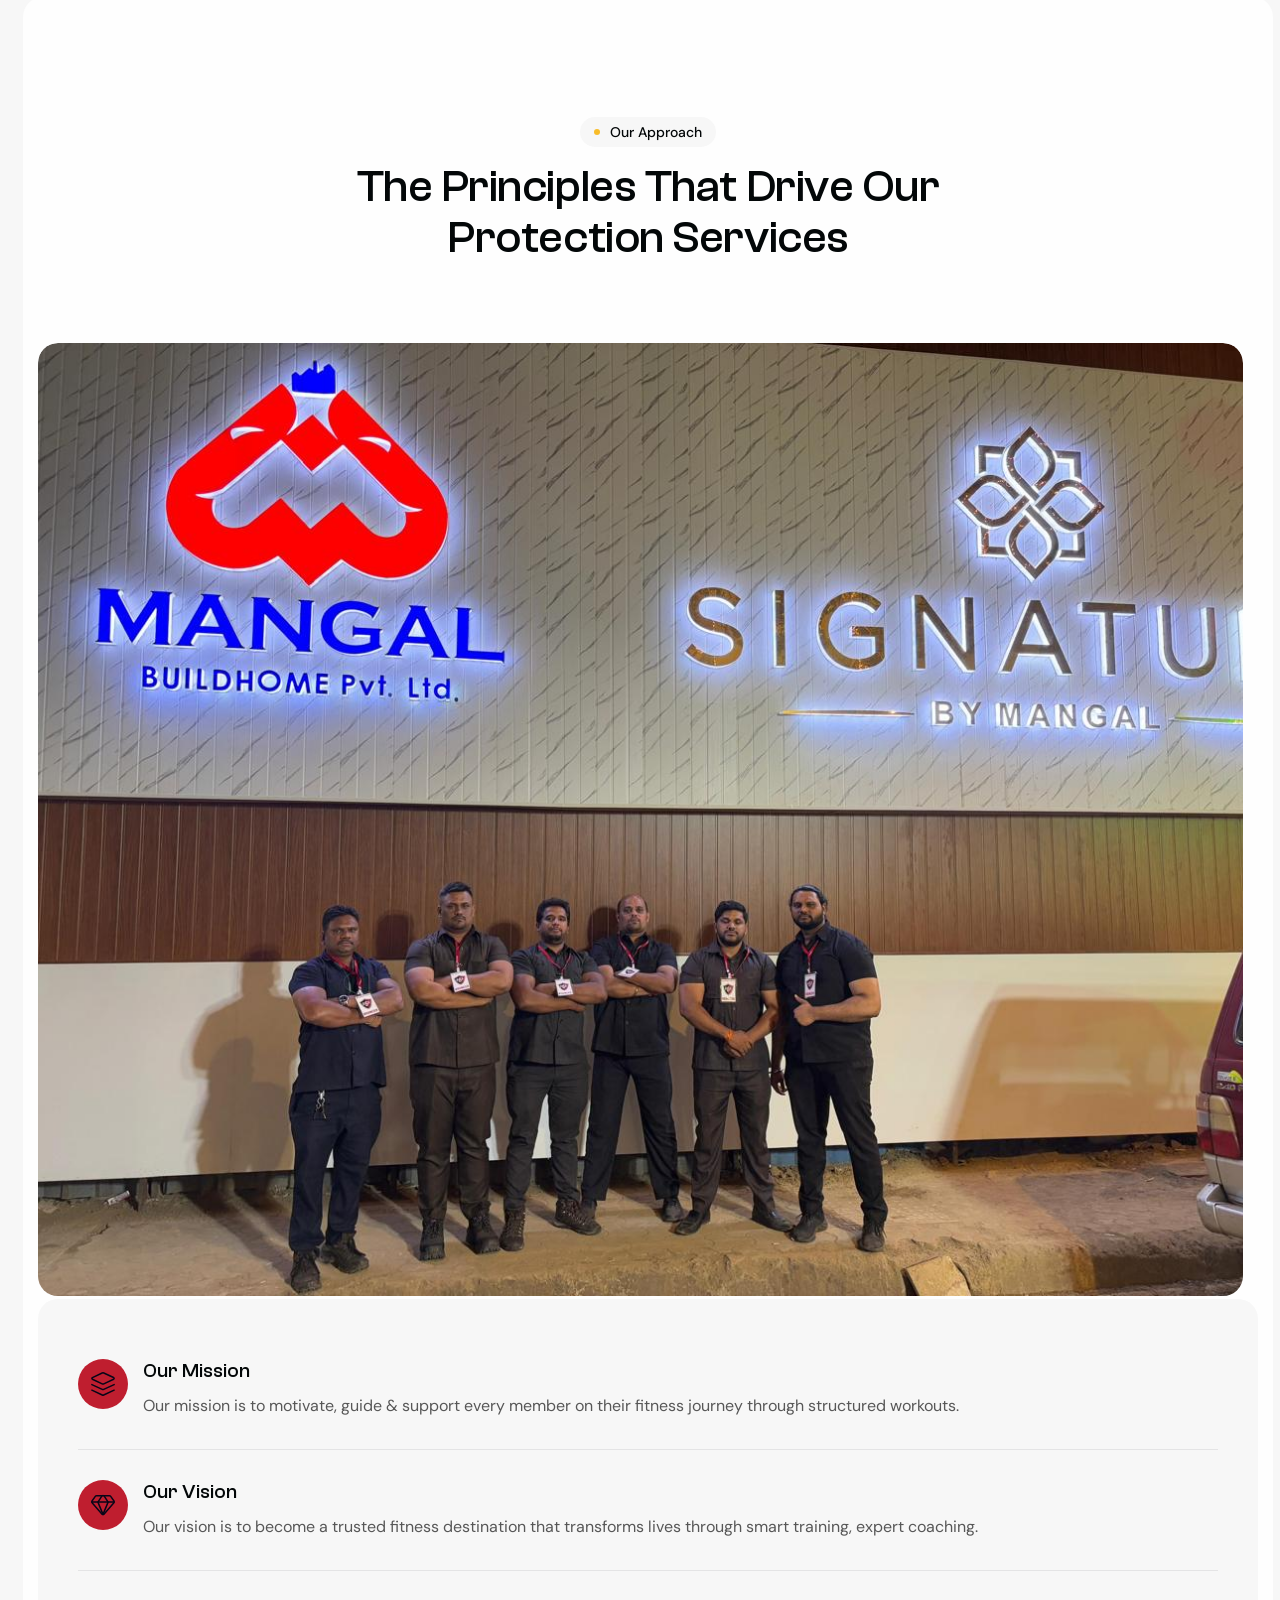
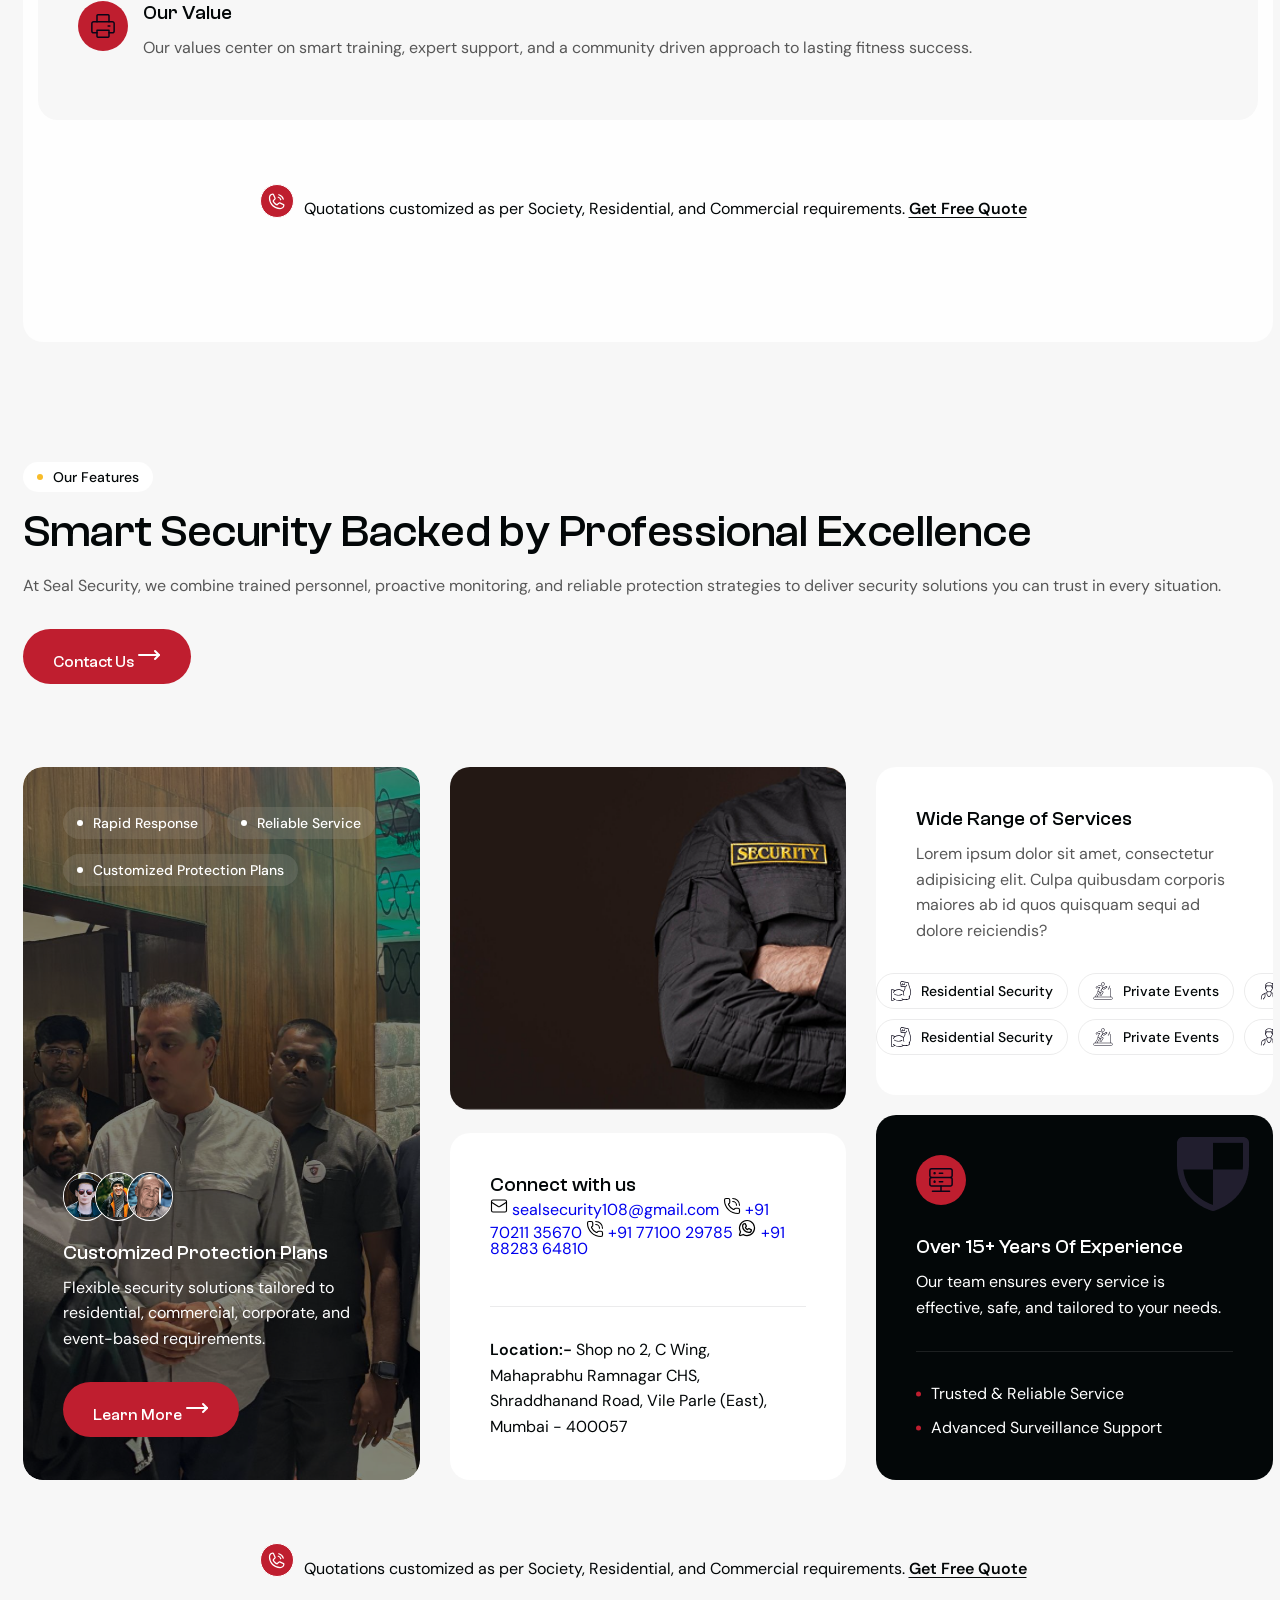
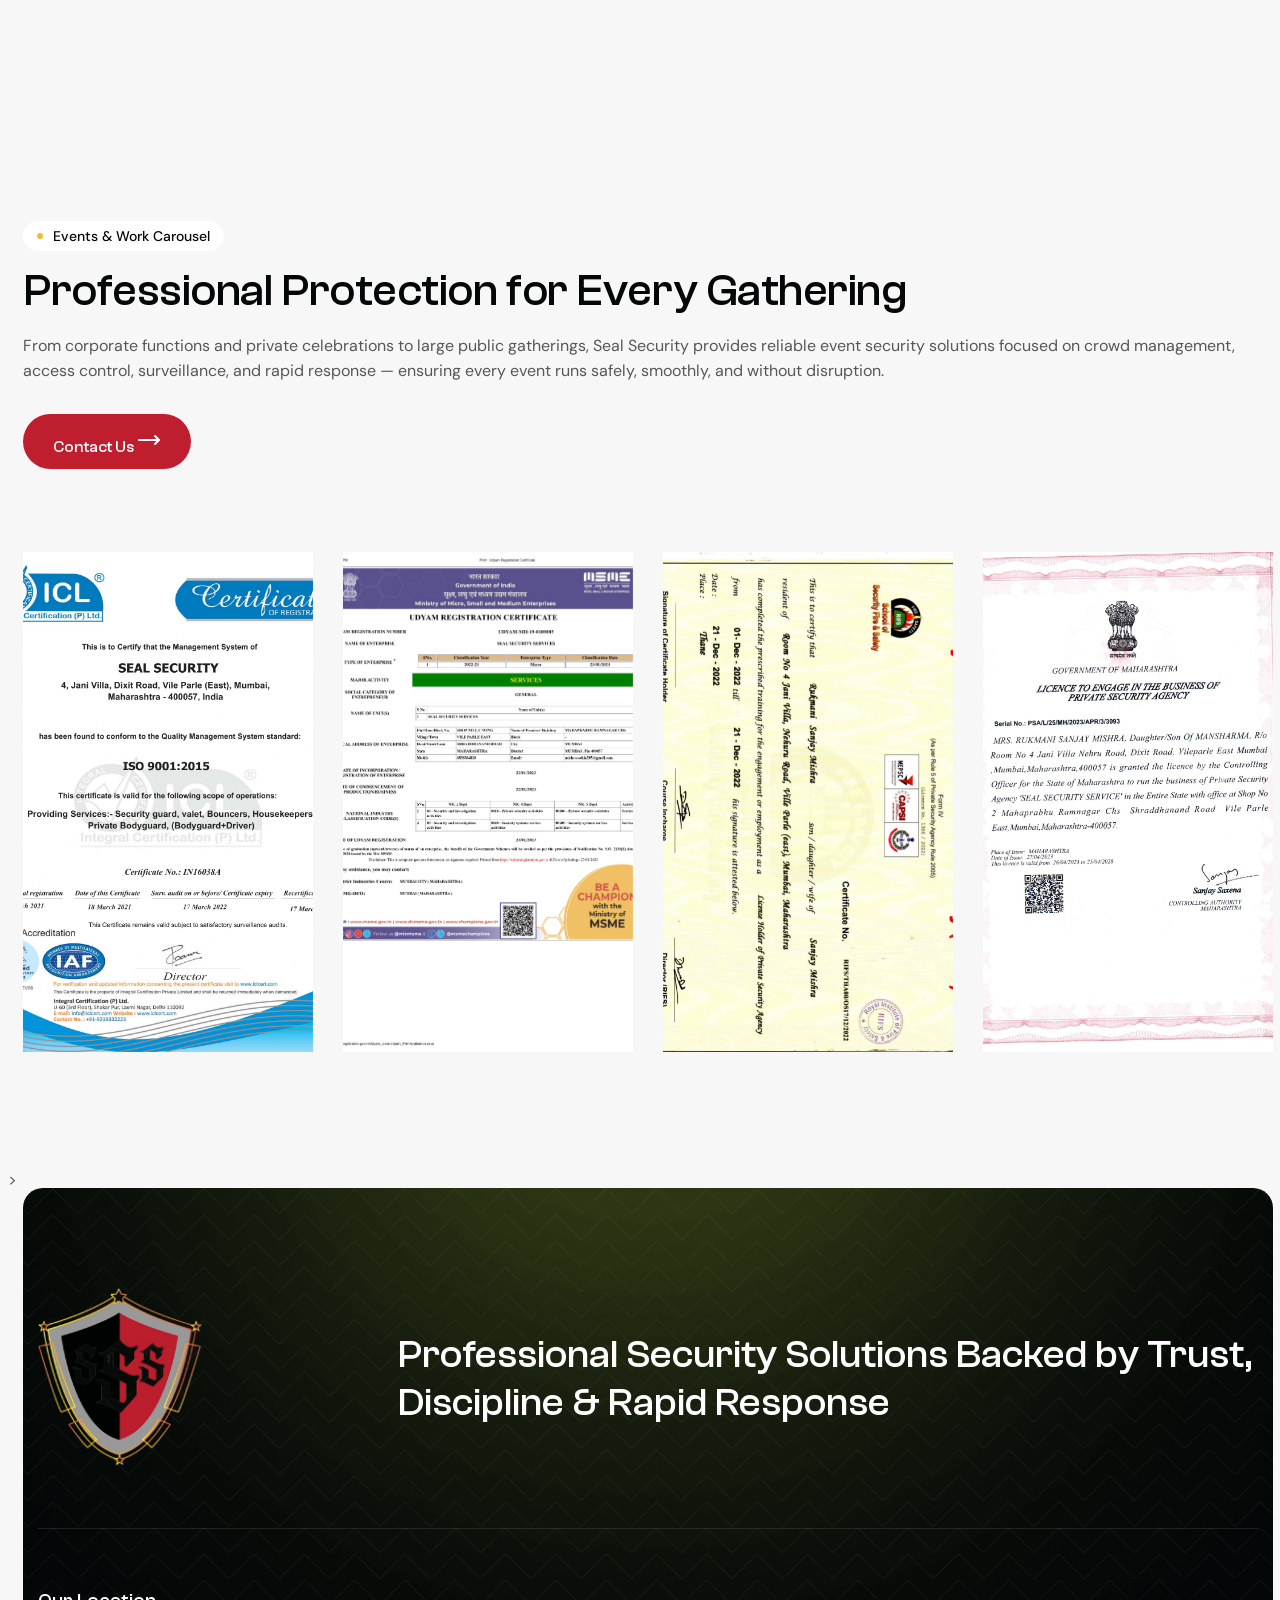
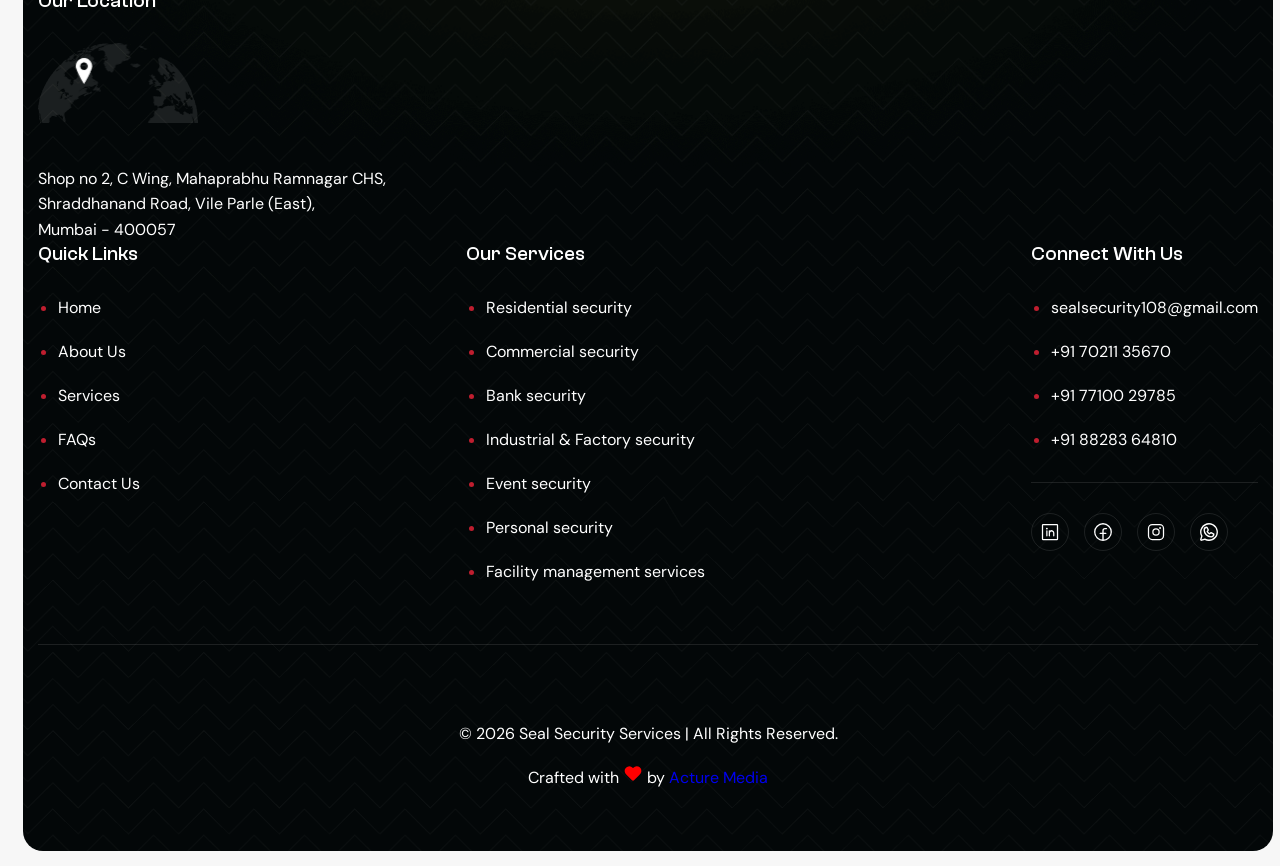
==== commit 830151d1: "responsiveness furbished" ====
--- a/about.html
+++ b/about.html
@@ -176,7 +176,7 @@
 
                         <!-- About Us Item List Start -->
                         <div class="about-us-item-list wow fadeInUp row mb-0" data-wow-delay="0.4s">
-                            <div class="about-us-item col-lg-3 col-md-6">
+                            <div class="about-us-item col-lg-3 col-md-6 mb-3">
                                 <div class="icon-box">
                                     <svg xmlns="http://www.w3.org/2000/svg" width="28" height="28" fill="#fff"
                                         viewBox="0 0 256 256">
@@ -191,7 +191,7 @@
                                 </div>
                             </div>
 
-                            <div class="about-us-item col-lg-3 col-md-6">
+                            <div class="about-us-item col-lg-3 col-md-6 mb-3">
                                 <div class="icon-box">
                                     <svg xmlns="http://www.w3.org/2000/svg" width="28" height="28" fill="#fff"
                                         viewBox="0 0 256 256">
@@ -206,7 +206,8 @@
                                     </p>
                                 </div>
                             </div>
-                            <div class="about-us-item col-lg-3 col-md-6">
+
+                            <div class="about-us-item col-lg-3 col-md-6 mb-3">
                                 <div class="icon-box">
                                     <svg xmlns="http://www.w3.org/2000/svg" width="28" height="28" fill="#fff"
                                         viewBox="0 0 256 256">
@@ -220,6 +221,7 @@
                                     <p>Background-verified personnel committed to discipline and accountability.</p>
                                 </div>
                             </div>
+
                             <div class="about-us-item col-lg-3 col-md-6">
                                 <div class="icon-box">
                                     <svg xmlns="http://www.w3.org/2000/svg" width="28" height="28" fill="#fff"
@@ -285,7 +287,7 @@
             </div>
 
             <div class="row">
-                <div class="col-xl-4 col-md-6">
+                <div class="col-md-4">
                     <!-- Trainer Item Start -->
                     <div class="trainer-item wow fadeInUp" data-wow-delay="0.2s">
                         <div class="trainer-item-image">
@@ -304,7 +306,7 @@
                     <!-- Trainer Item End -->
                 </div>
 
-                <div class="col-xl-4 col-md-6">
+                <div class="col-md-4">
                     <!-- Trainer Item Start -->
                     <div class="trainer-item wow fadeInUp" data-wow-delay="0.4s">
                         <div class="trainer-item-image">
@@ -323,7 +325,7 @@
                     <!-- Trainer Item End -->
                 </div>
 
-                <div class="col-xl-4 col-md-6">
+                <div class="col-md-4">
                     <!-- Trainer Item Start -->
                     <div class="trainer-item wow fadeInUp" data-wow-delay="0.6s">
                         <div class="trainer-item-image">
@@ -929,7 +931,7 @@
                                 <h2>Connect With Us</h2>
                                 <ul>
                                     <li>sealsecurity108@gmail.com</li>
-                                    <li>+91 93240 48189</li>
+                                    <li>+91 70211 35670</li>
                                     <li>+91 77100 29785</li>
                                     <li>+91 88283 64810</li>
                                 </ul>
--- a/css/custom.css
+++ b/css/custom.css
@@ -5345,9 +5345,9 @@
 
 @media only screen and (max-width: 991px) {
 
-	.btn-default {
+	/* .btn-default {
 		padding: 15px 44px 15px 15px;
-	}
+	} */
 
 	.btn-default::before {
 		right: 15px;
@@ -11233,4 +11233,93 @@
 	height: 100%;
 	object-fit: cover;
 	display: block;
+}
+
+.hero-banner {
+	background-image: url('../images/custom/hero-banner.png');
+	background-size: cover;
+	background-position: center;
+}
+
+
+@media (max-width: 768px) {
+	.footer-logo img {
+		width: 100px;
+	}
+
+	.our-approach {
+		padding: 30px 0;
+		background-position: bottom -25px right 0px;
+	}
+}
+
+
+@media (max-width: 450px) {
+	.logo-header {
+		width: 60px;
+	}
+
+	.navbar {
+		padding: 10px 0;
+	}
+
+	.section-title h1 {
+		font-size: 24px;
+	}
+
+	.section-title h2 {
+		font-size: 22px;
+	}
+
+	p {
+		font-size: 12px
+	}
+
+	.btn-default {
+		font-size: 12px;
+		padding: 8px 18px;
+	}
+
+	.readmore-btn {
+		font-size: 12px;
+	}
+
+	.testimonial-item-content p {
+		font-size: 12px;
+	}
+
+	.testimonial-author-content h2 {
+		font-size: 14px;
+	}
+
+	.company-supports-logo img {
+		height: 120px;
+	}
+
+	.what-we-item-content-gold h3 {
+		font-size: 14px;
+	}
+
+	.what-we-contact-content-gold h3 {
+		font-size: 14px;
+	}
+
+	li {
+		font-size: 12px;
+	}
+
+	.footer-copyright-text {
+		flex-direction: column;
+	}
+
+	.footer-header .section-title h2 {
+		font-size: 22px;
+	}
+
+	.section-title .section-sub-title {
+		font-size: 12px;
+	}
+	.section-btn {
+		margin-top: 0px;
+	}
 }
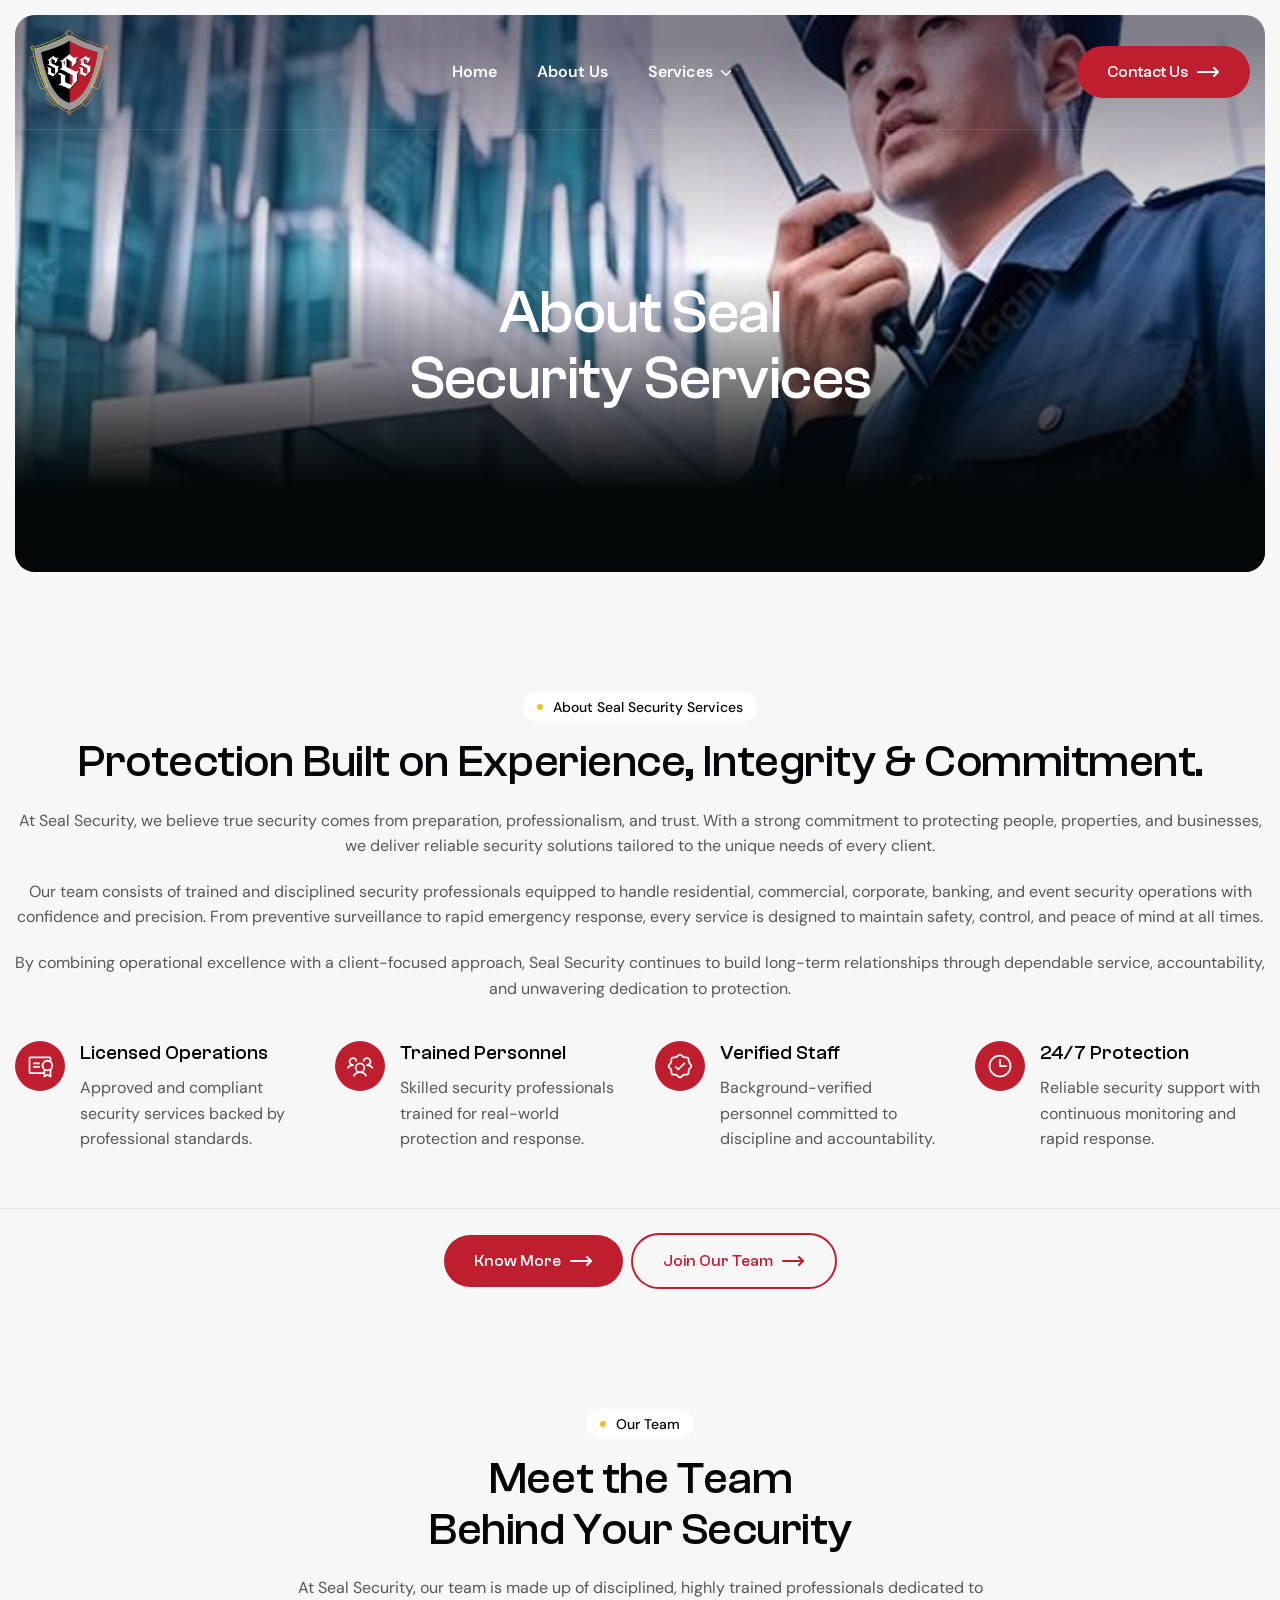
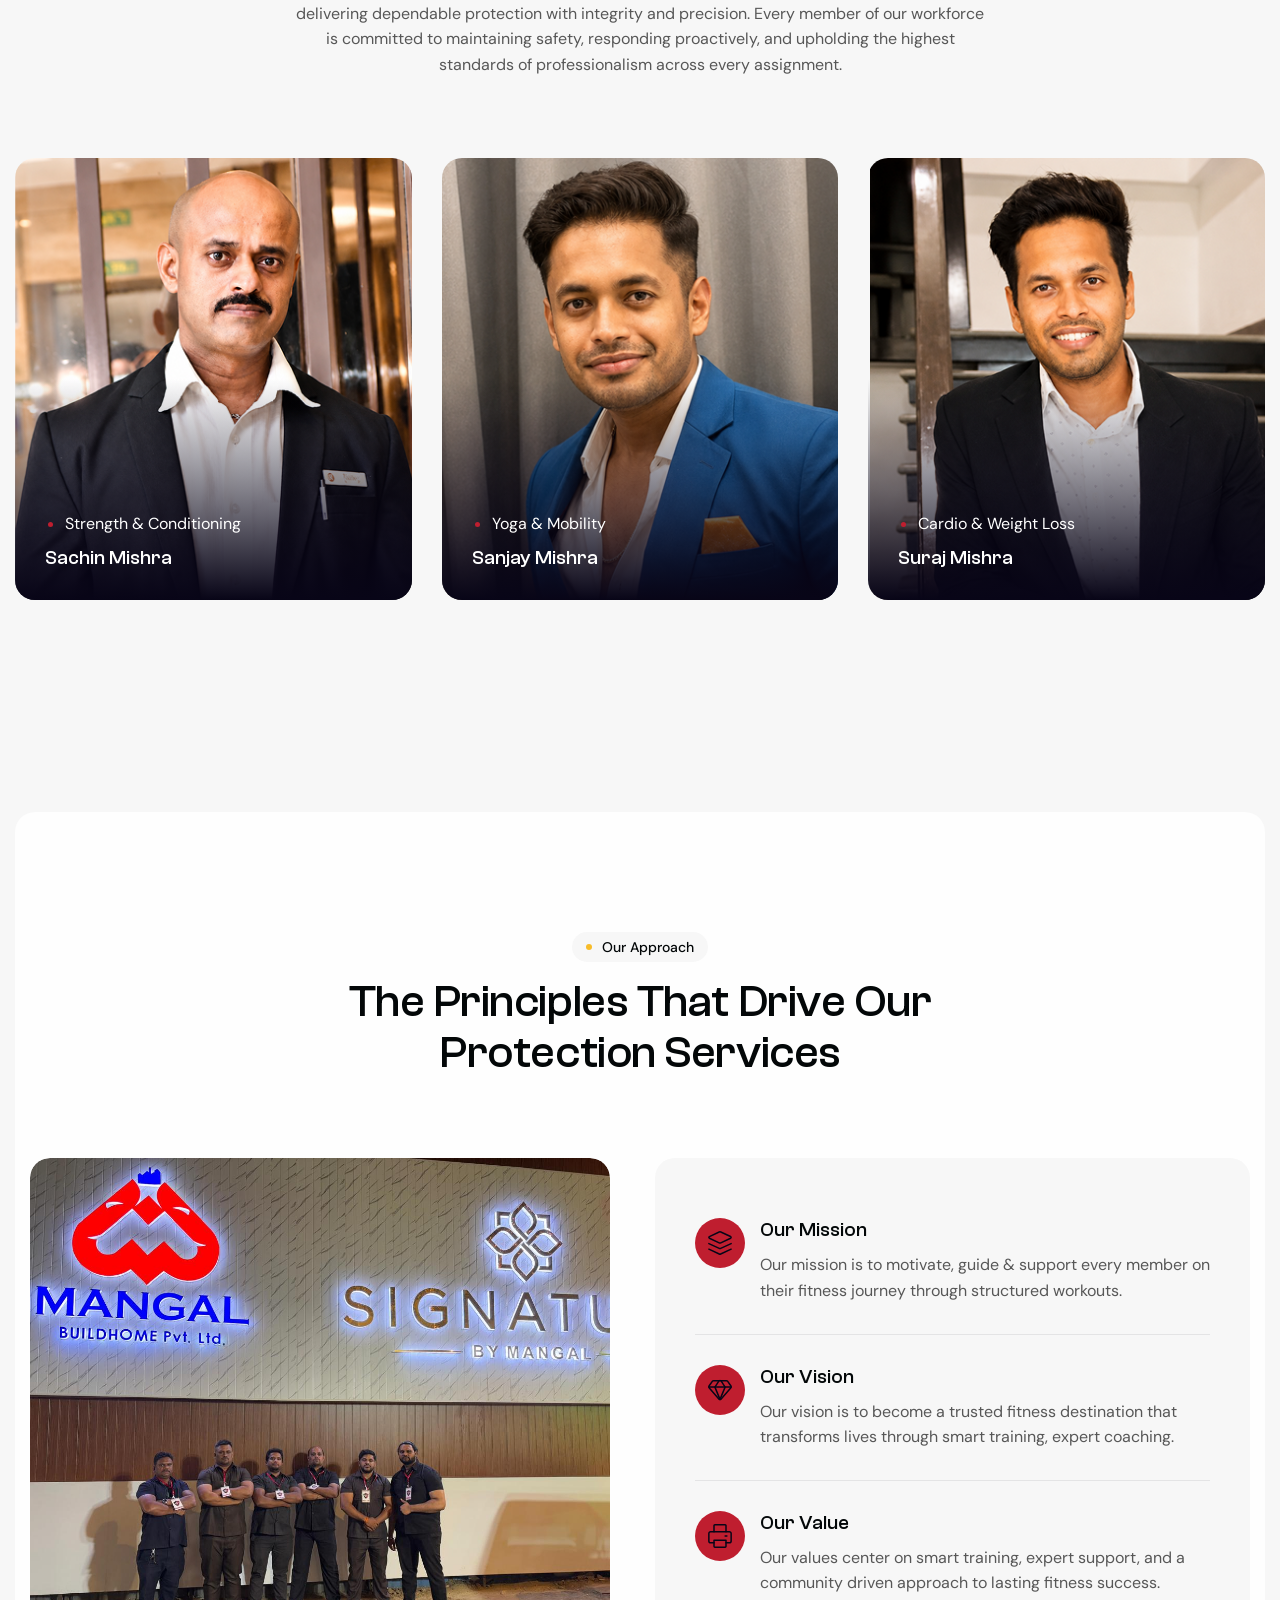
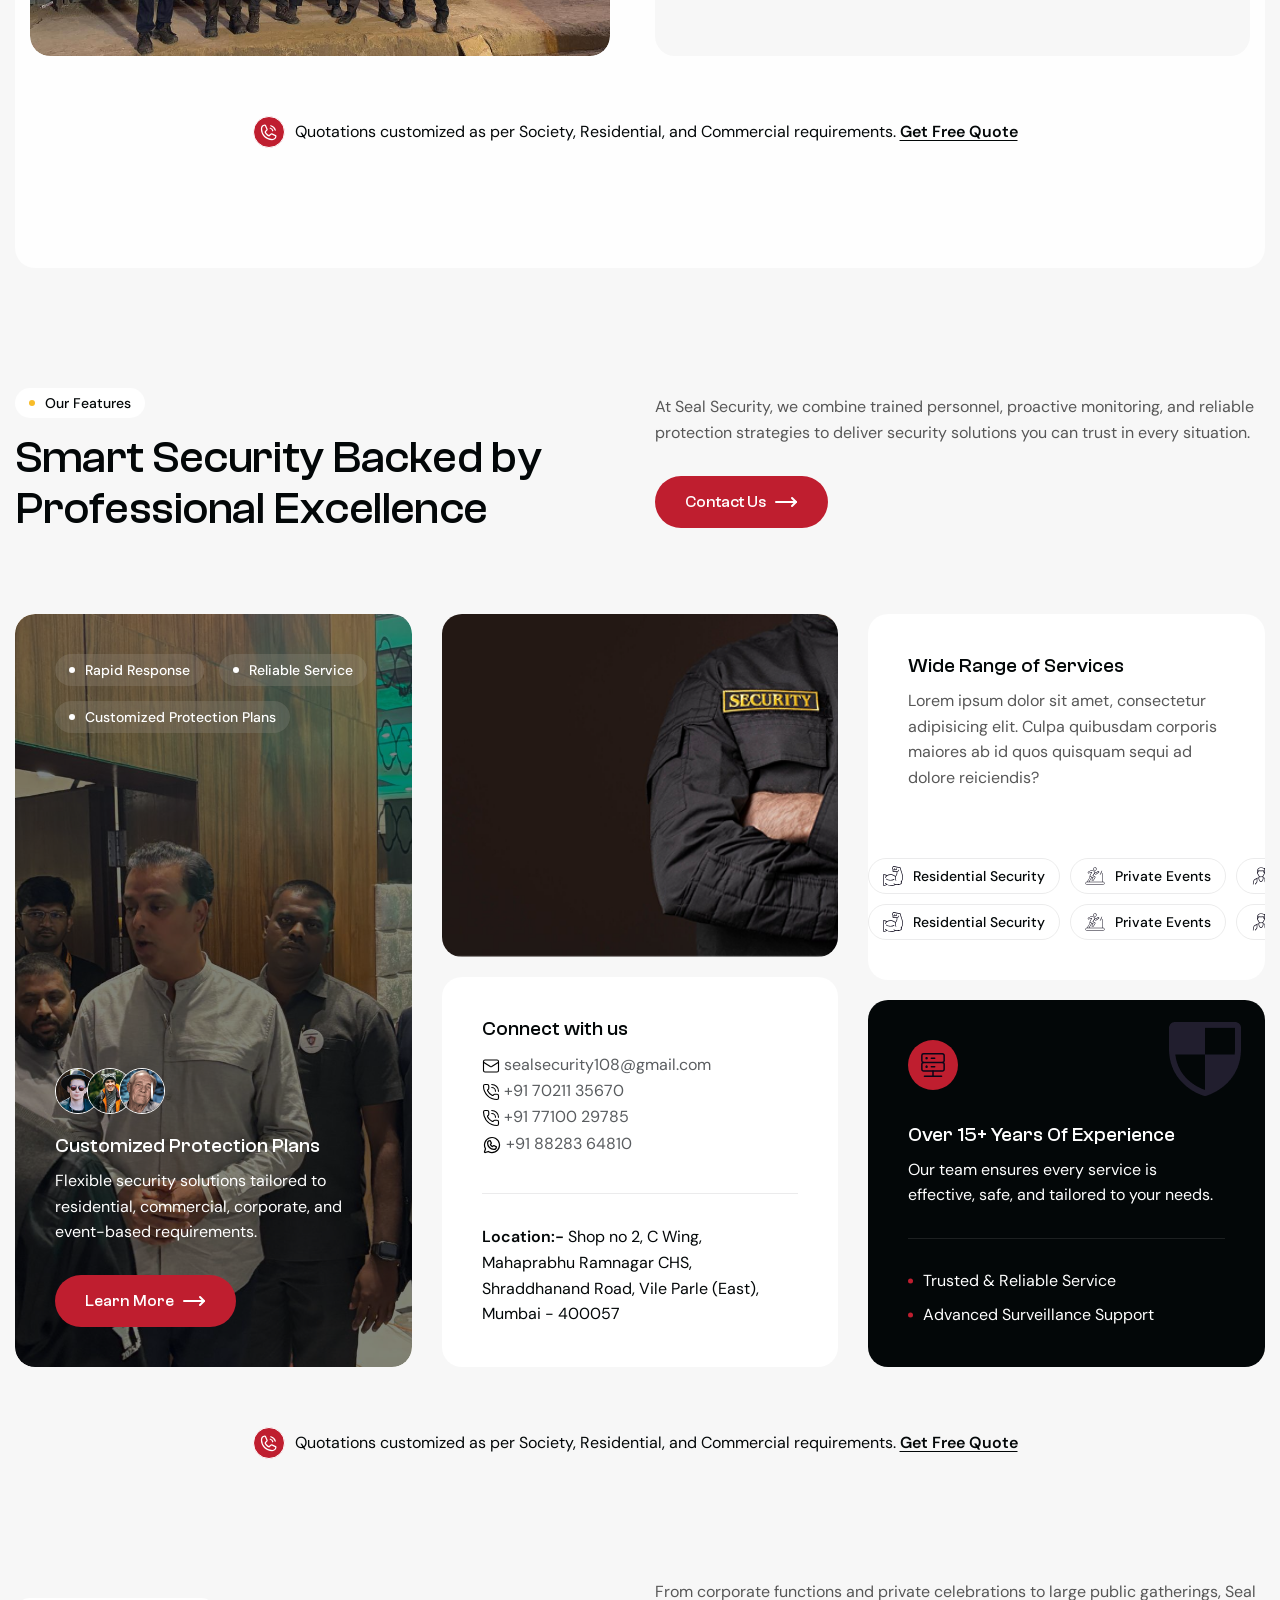
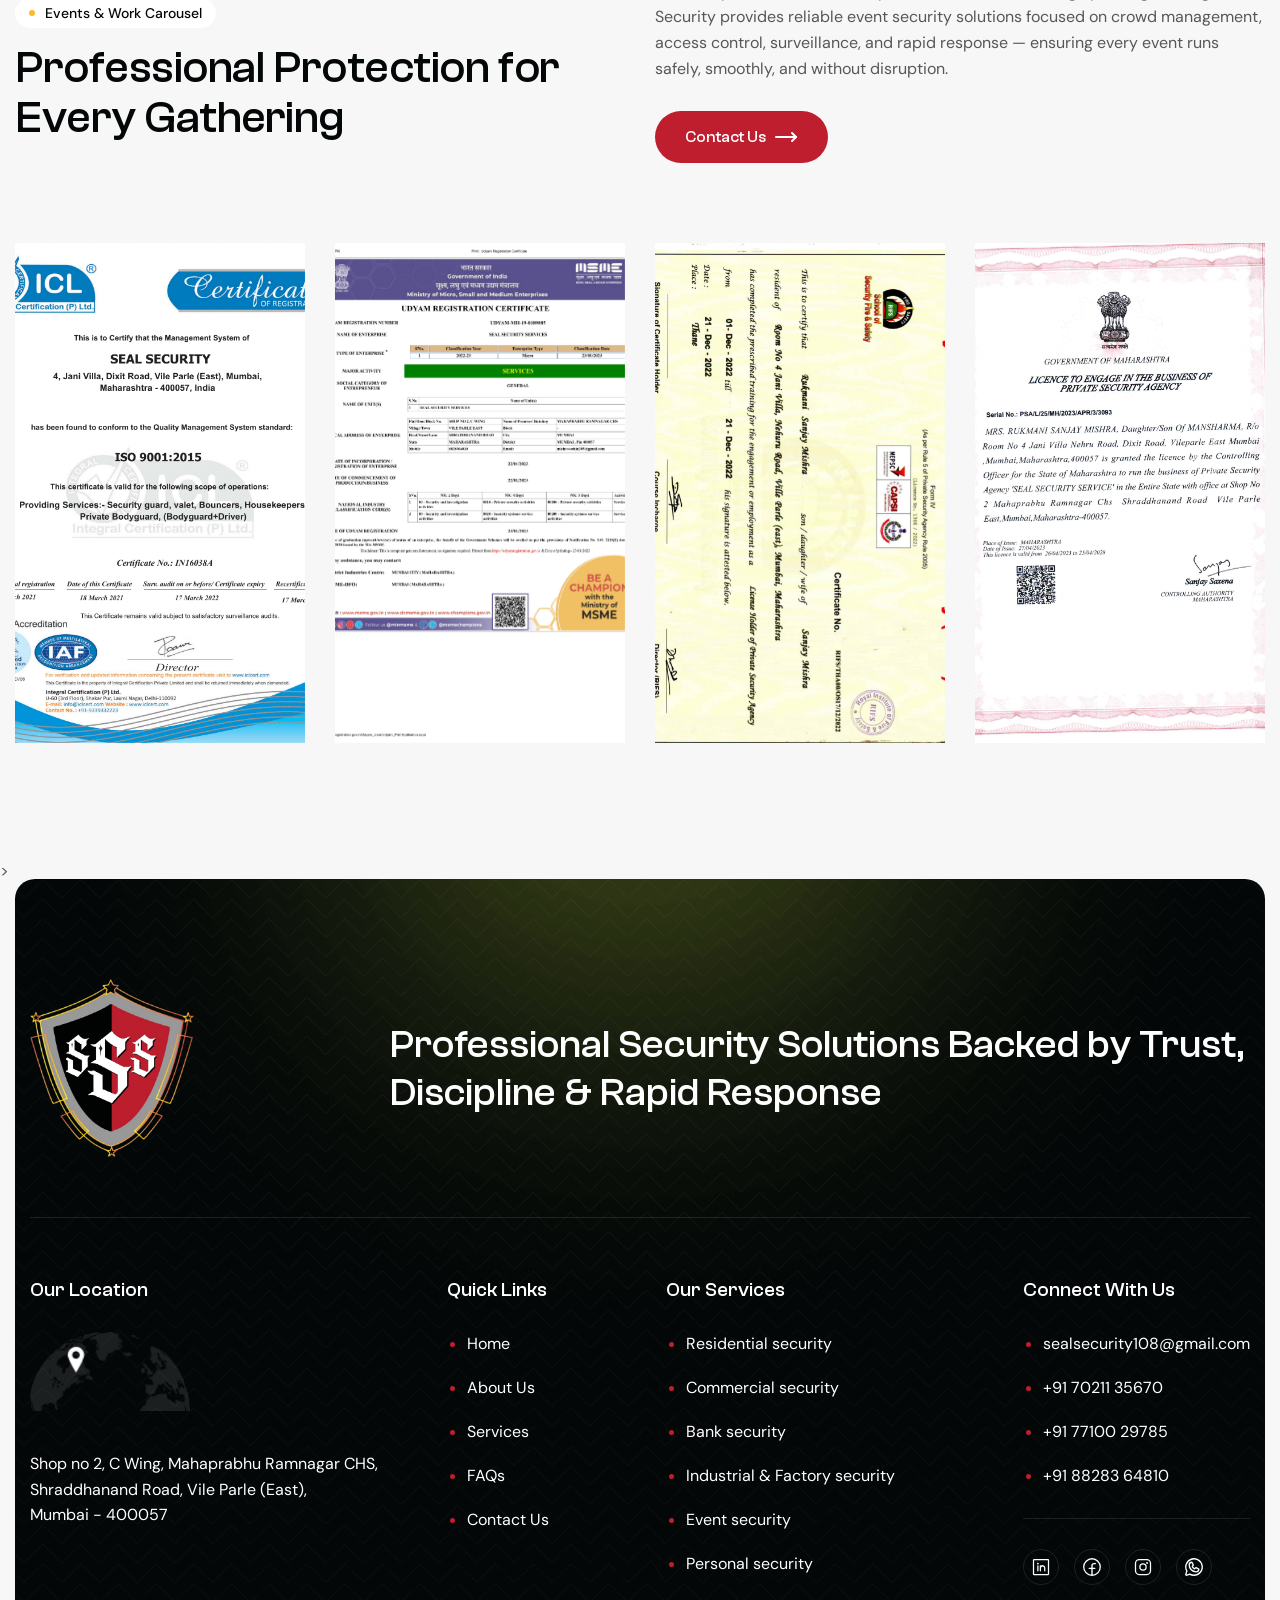
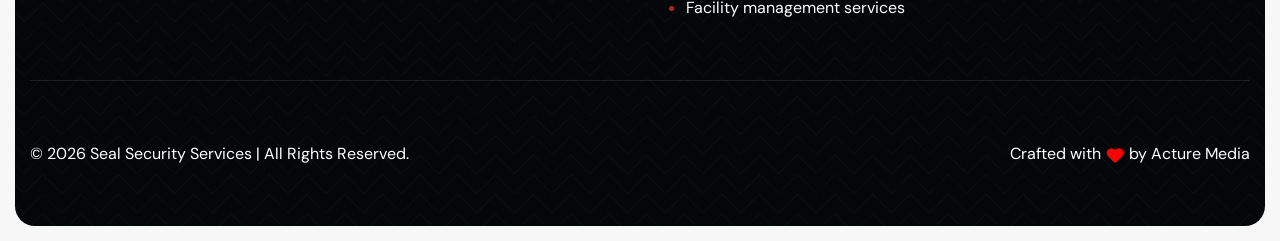
==== commit 029bb52e: "home content replaced" ====
--- a/about.html
+++ b/about.html
@@ -8,7 +8,7 @@
     <meta name="viewport" content="width=device-width, initial-scale=1.0, maximum-scale=1">
     <meta name="description" content="Seal Security - About Us">
     <meta name="keywords" content="">
-    <meta name="author" content="Awaiken">
+    <meta name="author" content="Acture media">
     <!-- Page Title -->
     <title>Seal Security - About Us</title>
 
@@ -78,25 +78,32 @@
                                         </svg>
                                     </a>
                                     <ul>
-                                        <li class="nav-item"><a class="nav-link" href="./services.html">Residential
+                                        <li class="nav-item"><a class="nav-link"
+                                                href="./services.html#personalSecurity">Personal
                                                 security</a>
                                         </li>
-                                        <li class="nav-item"><a class="nav-link" href="./services.html">Commercial
+                                        <li class="nav-item"><a class="nav-link"
+                                                href="./services.html#residentialSecurity">Residential
                                                 security</a>
                                         </li>
-                                        <li class="nav-item"><a class="nav-link" href="./services.html">Bank
+                                        <li class="nav-item"><a class="nav-link"
+                                                href="./services.html#commercialSecurity">Commercial
                                                 security</a>
                                         </li>
-                                        <li class="nav-item"><a class="nav-link" href="./services.html">Industrial &
+                                        <li class="nav-item"><a class="nav-link"
+                                                href="./services.html#bankSecurity">Bank
+                                                security</a>
+                                        </li>
+                                        <li class="nav-item"><a class="nav-link"
+                                                href="./services.html#industrialSecurity">Industrial &
                                                 Factory security</a>
                                         </li>
-                                        <li class="nav-item"><a class="nav-link" href="./services.html">Event
+                                        <li class="nav-item"><a class="nav-link"
+                                                href="./services.html#eventSecurity">Event
                                                 security</a>
                                         </li>
-                                        <li class="nav-item"><a class="nav-link" href="./services.html">Personal
-                                                security</a>
-                                        </li>
-                                        <li class="nav-item"><a class="nav-link" href="./services.html">Facility
+                                        <li class="nav-item"><a class="nav-link"
+                                                href="./services.html#managementServices">Facility
                                                 management services</a>
                                         </li>
                                     </ul>
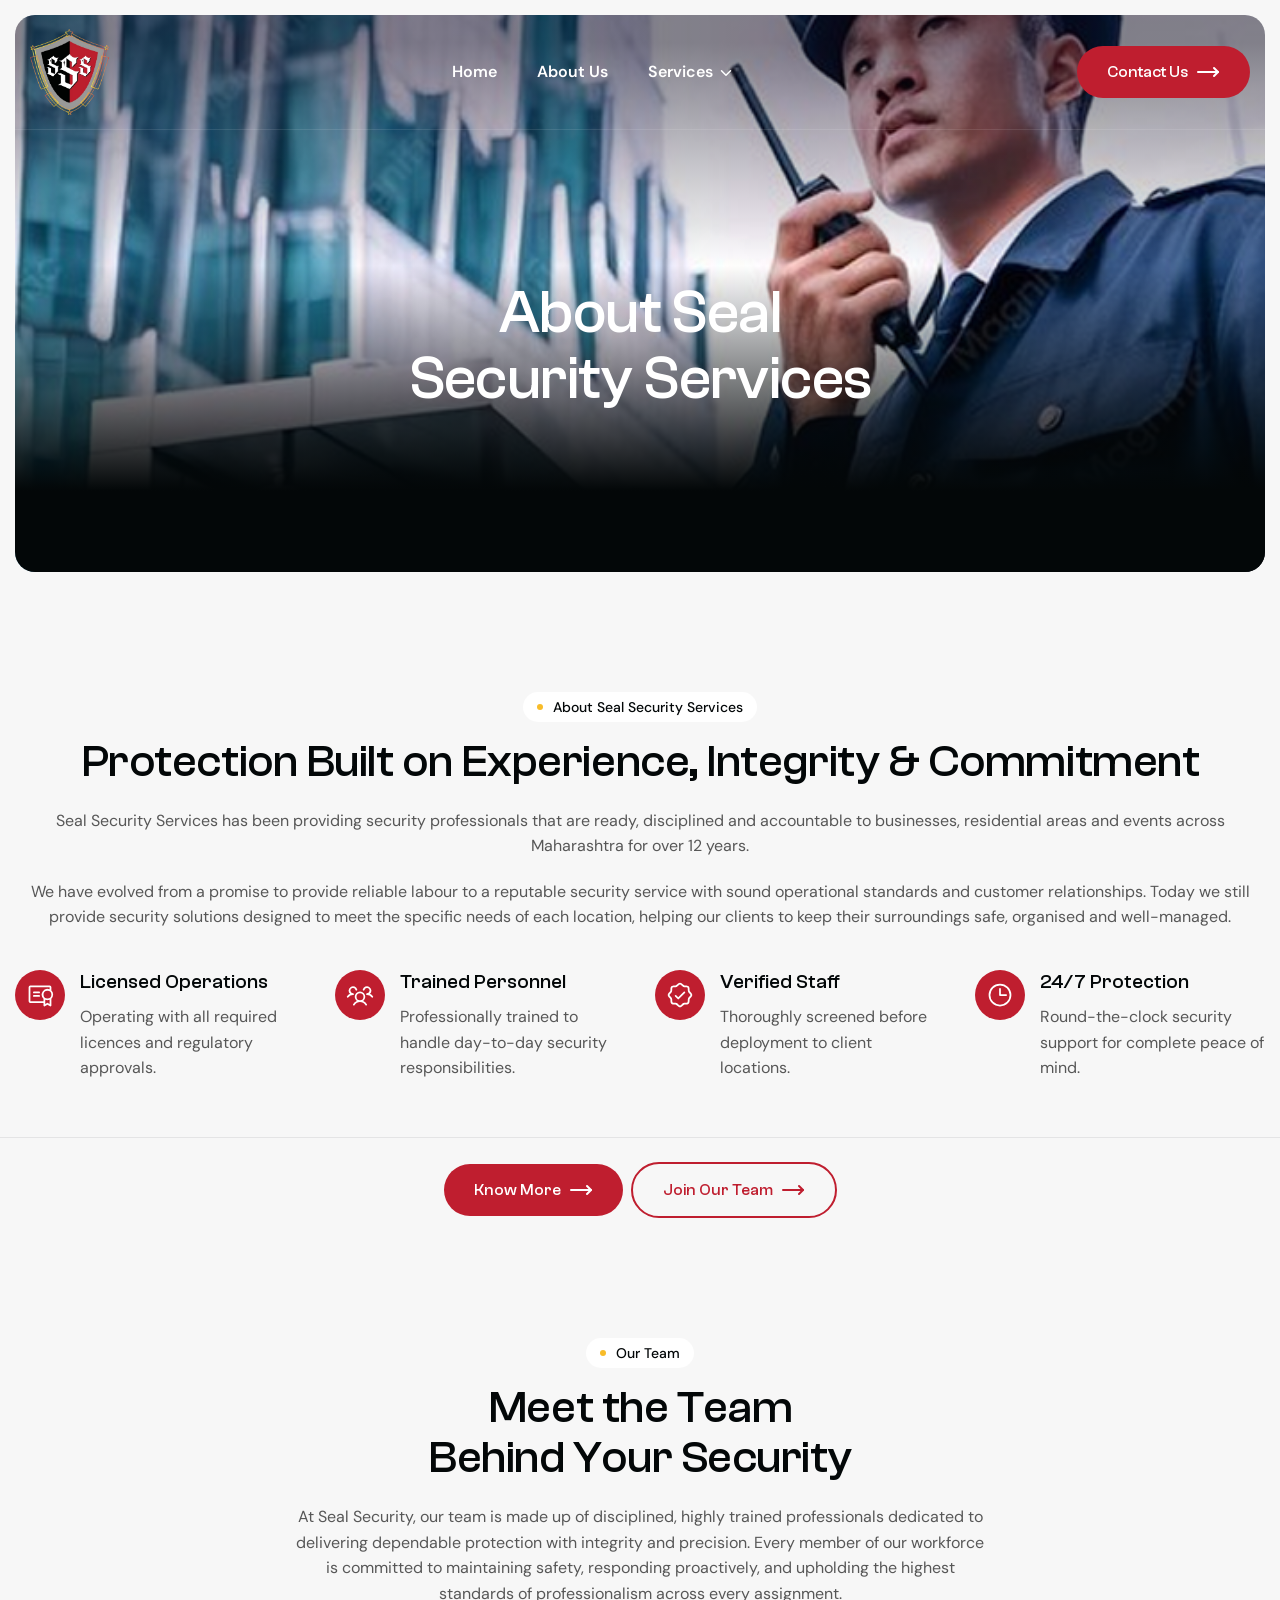
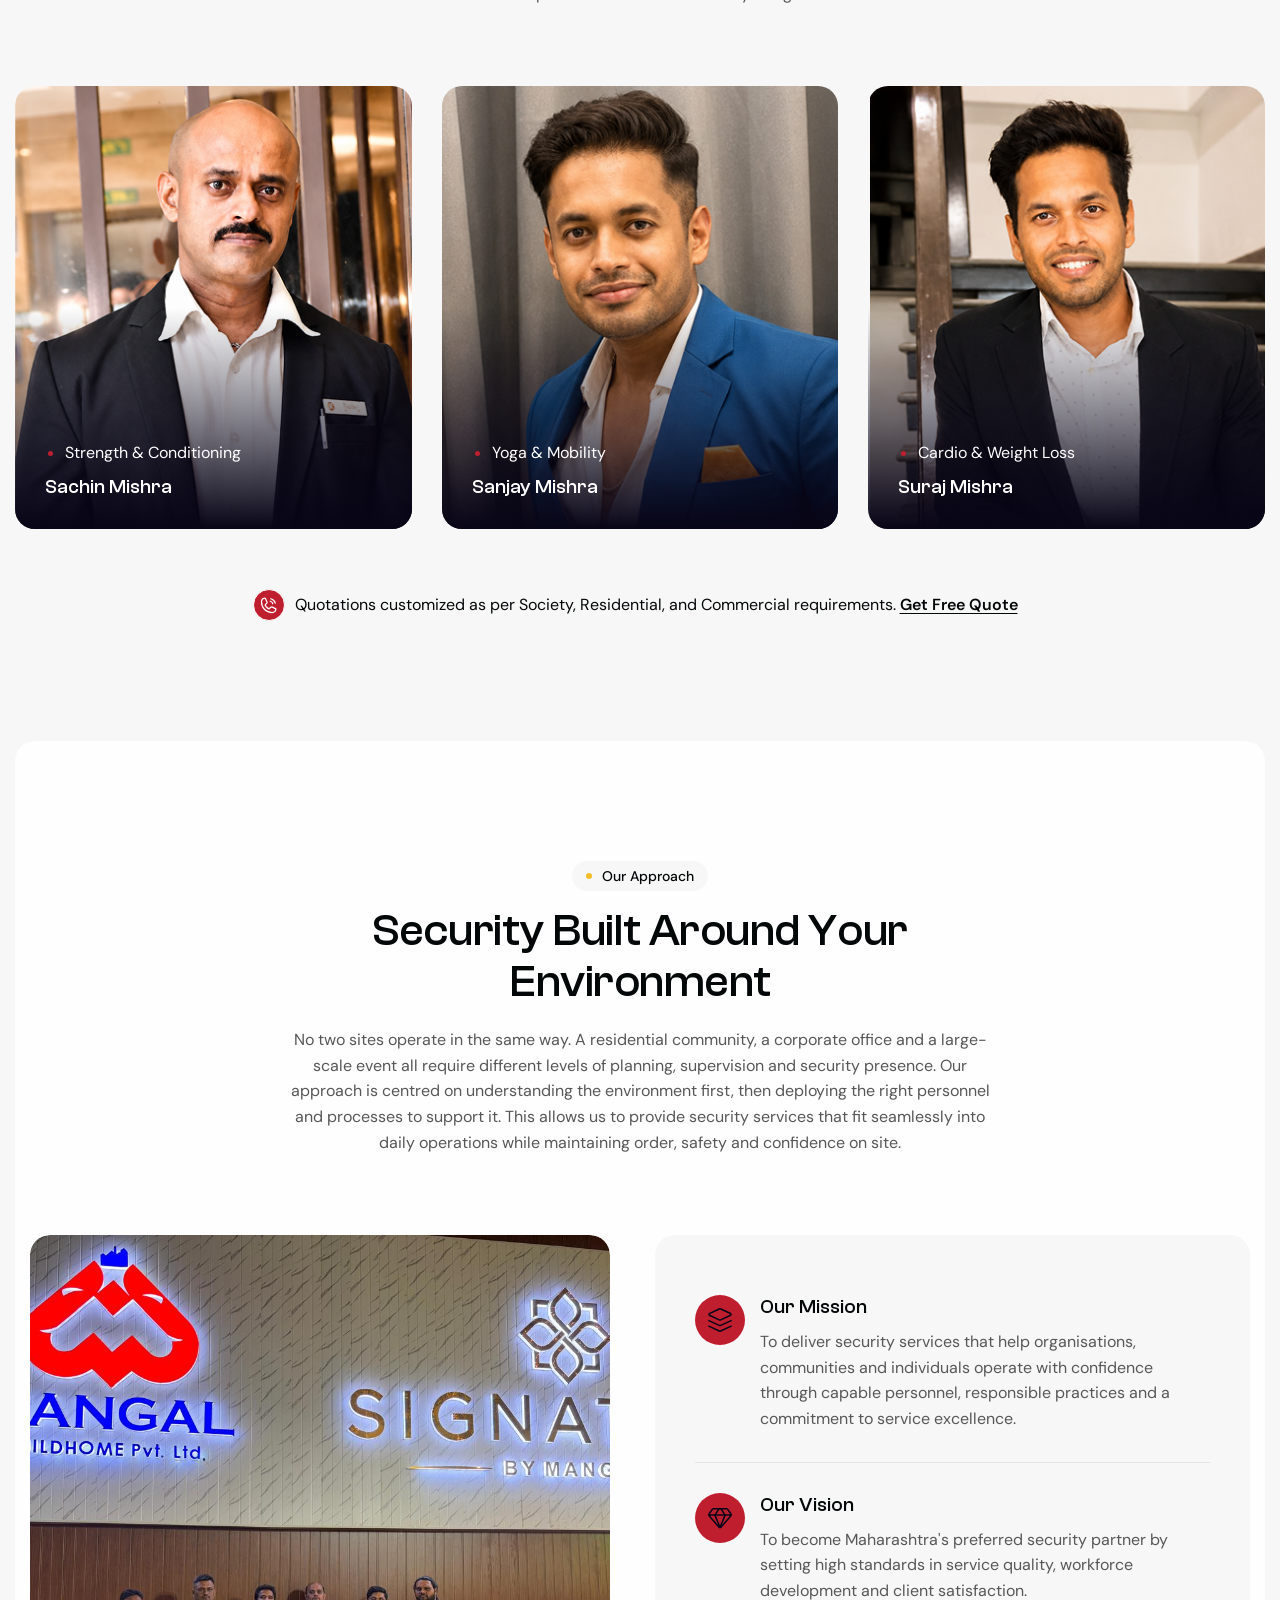
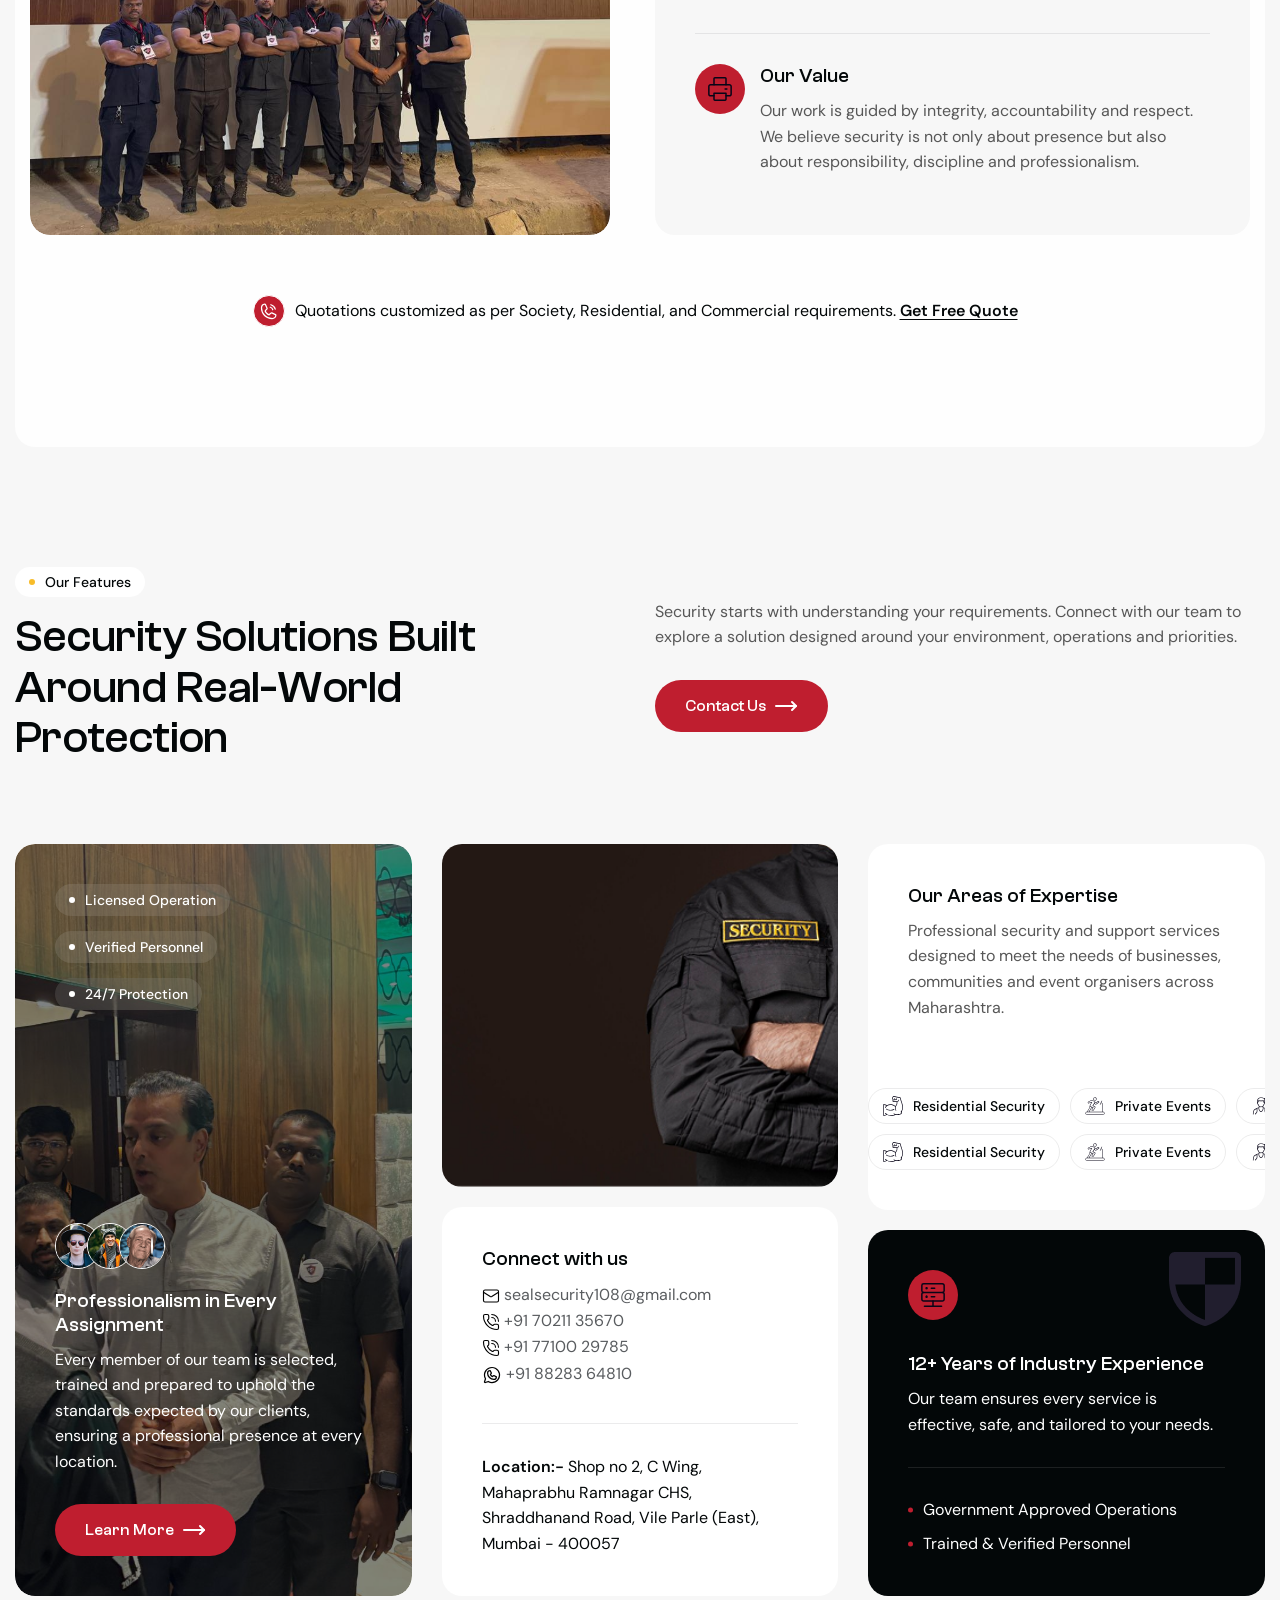
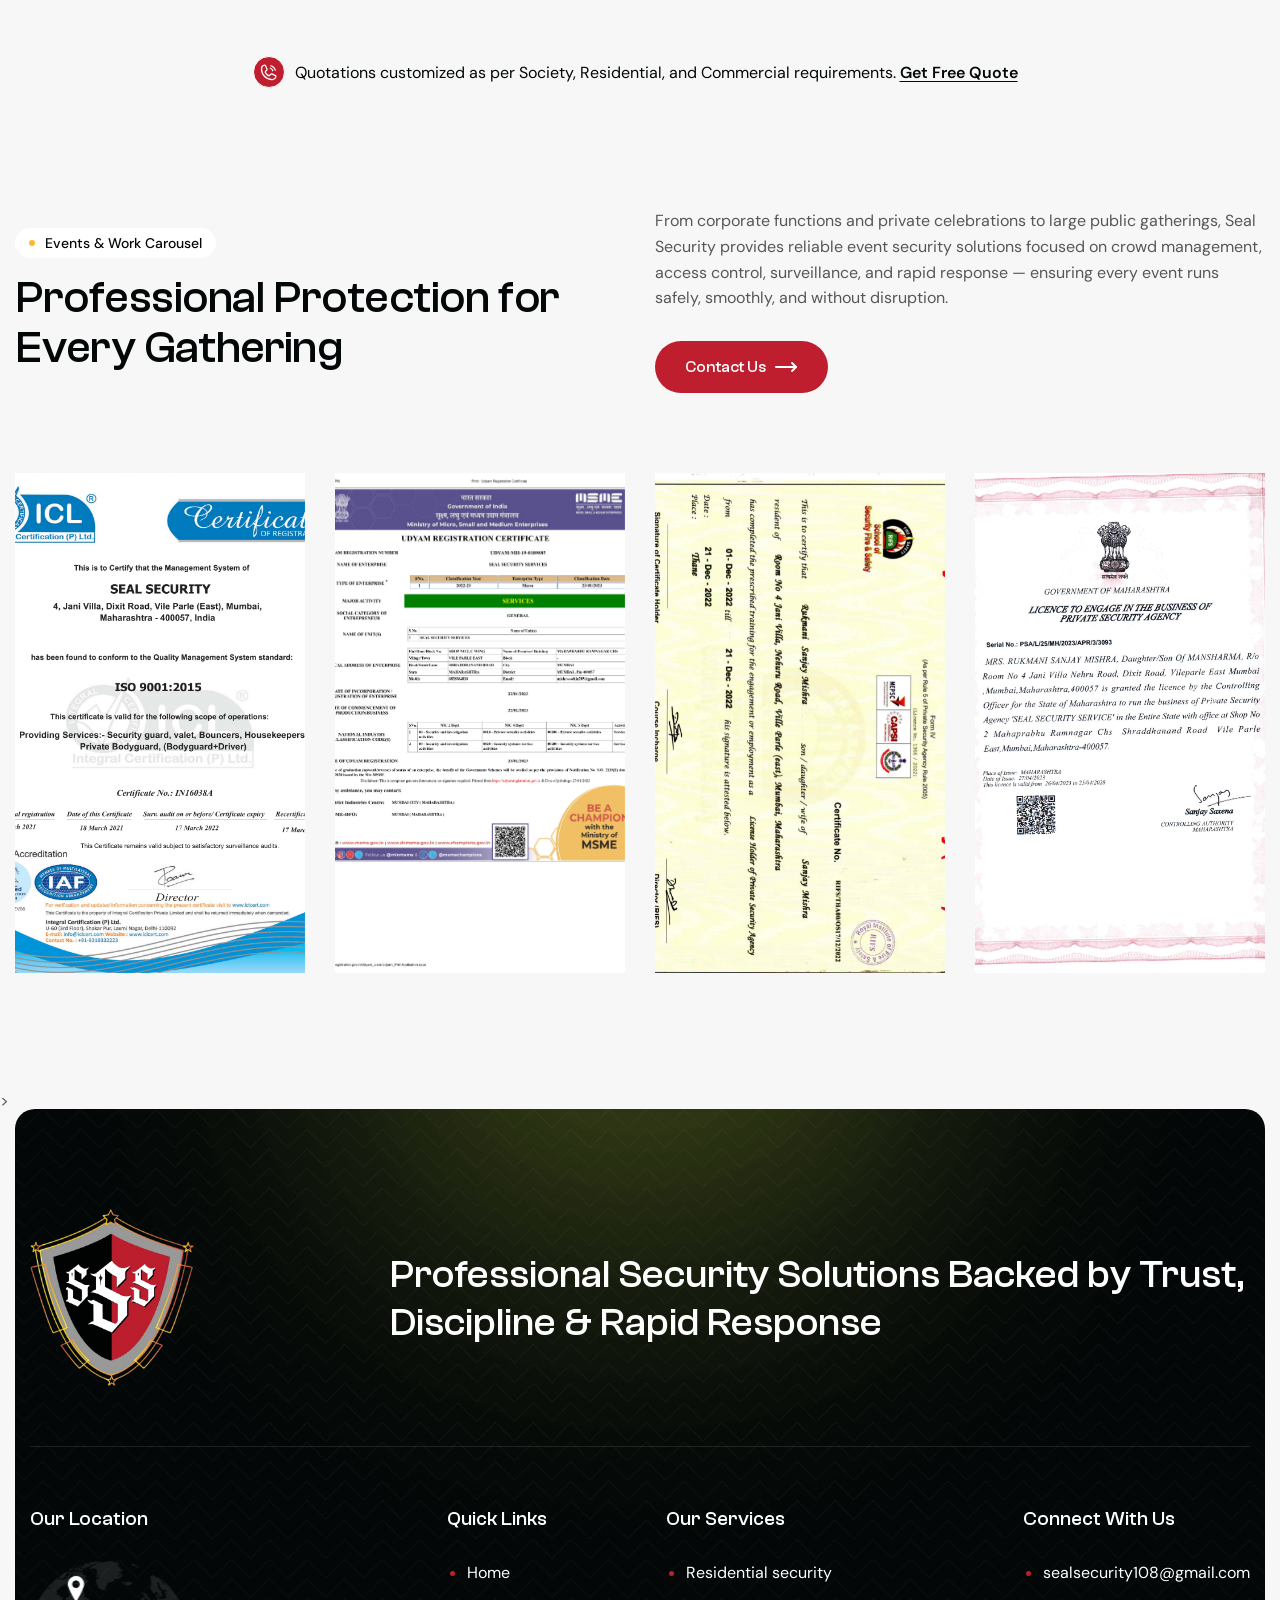
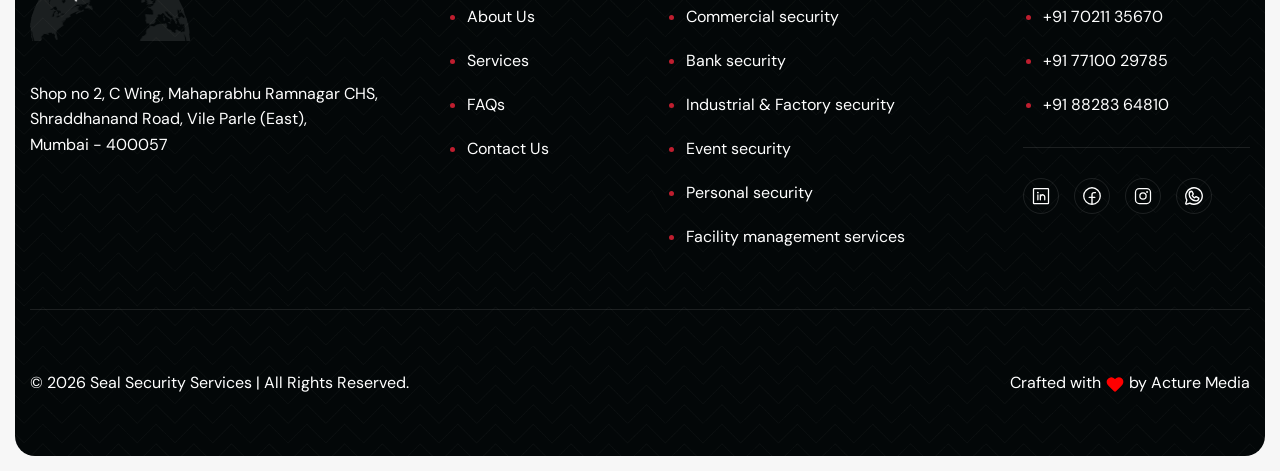
==== commit 45958a82: "all pages content replaced" ====
--- a/about.html
+++ b/about.html
@@ -6,11 +6,13 @@
     <meta charset="utf-8">
     <meta http-equiv="X-UA-Compatible" content="IE=edge">
     <meta name="viewport" content="width=device-width, initial-scale=1.0, maximum-scale=1">
-    <meta name="description" content="Seal Security - About Us">
-    <meta name="keywords" content="">
+    <meta name="title" content="About Us | Seal Security Services & Security Experts">
+    <meta name="description"
+        content="Discover Seal Security's journey, values and commitment to delivering professional security services through trained and verified personnel.">
+    <meta name="keywords" content="Seal Security, about us, security services, security experts">
     <meta name="author" content="Acture media">
     <!-- Page Title -->
-    <title>Seal Security - About Us</title>
+    <title>About Us | Seal Security Services & Security Experts</title>
 
     <!-- Google Fonts Css-->
     <link rel="preconnect" href="https://fonts.googleapis.com/">
@@ -161,22 +163,16 @@
                         <div class="section-title d-flex flex-column align-items-center">
                             <span class="section-sub-title wow fadeInUp">About Seal Security Services</span>
                             <h2 class="text-anime-style-3 text-center" data-cursor="-opaque">Protection Built on
-                                Experience, Integrity & Commitment.</h2>
-                            <p class="wow fadeInUp text-center" data-wow-delay="0.2s">At Seal Security, we believe true
-                                security comes from preparation, professionalism, and trust. With a strong commitment to
-                                protecting people, properties, and businesses, we deliver reliable security solutions
-                                tailored to the unique needs of every client.
+                                Experience, Integrity & Commitment</h2>
+                            <p class="wow fadeInUp text-center" data-wow-delay="0.2s">Seal Security Services has been
+                                providing security professionals that are ready, disciplined and accountable to
+                                businesses, residential areas and events across Maharashtra for over 12 years.
                             </p>
-                            <p class="wow fadeInUp text-center" data-wow-delay="0.4s">Our team consists of trained and
-                                disciplined security professionals equipped to handle residential, commercial,
-                                corporate, banking, and event security operations with confidence and precision. From
-                                preventive surveillance to rapid emergency response, every service is designed to
-                                maintain safety, control, and peace of mind at all times.
-                            </p>
-                            <p class="wow fadeInUp text-center" data-wow-delay="0.6s">By combining operational
-                                excellence with a client-focused approach, Seal Security continues to build long-term
-                                relationships through dependable service, accountability, and unwavering dedication to
-                                protection.
+                            <p class="wow fadeInUp text-center" data-wow-delay="0.4s"> We have evolved from a promise to
+                                provide reliable labour to a reputable security service with sound operational standards
+                                and customer relationships. Today we still provide security solutions designed to meet
+                                the specific needs of each location, helping our clients to keep their surroundings
+                                safe, organised and well-managed.
                             </p>
                         </div>
                         <!-- Section Title End -->
@@ -194,7 +190,7 @@
                                 </div>
                                 <div class="about-us-item-content">
                                     <h3>Licensed Operations</h3>
-                                    <p>Approved and compliant security services backed by professional standards.</p>
+                                    <p>Operating with all required licences and regulatory approvals.</p>
                                 </div>
                             </div>
 
@@ -209,7 +205,7 @@
                                 </div>
                                 <div class="about-us-item-content">
                                     <h3>Trained Personnel</h3>
-                                    <p>Skilled security professionals trained for real-world protection and response.
+                                    <p>Professionally trained to handle day-to-day security responsibilities. 
                                     </p>
                                 </div>
                             </div>
@@ -225,7 +221,7 @@
                                 </div>
                                 <div class="about-us-item-content">
                                     <h3>Verified Staff</h3>
-                                    <p>Background-verified personnel committed to discipline and accountability.</p>
+                                    <p>Thoroughly screened before deployment to client locations.</p>
                                 </div>
                             </div>
 
@@ -240,7 +236,7 @@
                                 </div>
                                 <div class="about-us-item-content">
                                     <h3>24/7 Protection</h3>
-                                    <p>Reliable security support with continuous monitoring and rapid response.</p>
+                                    <p>Round-the-clock security support for complete peace of mind.</p>
                                 </div>
                             </div>
                         </div>
@@ -383,8 +379,8 @@
                     <!-- Section Title Start -->
                     <div class="section-title section-title-center">
                         <span class="section-sub-title">Our Approach</span>
-                        <h2 class="text-anime-style-3" data-cursor="-opaque">The Principles That Drive Our Protection
-                            Services</h2>
+                        <h2 class="text-anime-style-3" data-cursor="-opaque">Security Built Around Your Environment</h2>
+                        <p>No two sites operate in the same way. A residential community, a corporate office and a large-scale event all require different levels of planning, supervision and security presence. Our approach is centred on understanding the environment first, then deploying the right personnel and processes to support it. This allows us to provide security services that fit seamlessly into daily operations while maintaining order, safety and confidence on site.</p>
                     </div>
                     <!-- Section Title End -->
                 </div>
@@ -410,8 +406,7 @@
                             </div>
                             <div class="our-approach-item-content">
                                 <h3>Our Mission</h3>
-                                <p>Our mission is to motivate, guide & support every member on their fitness journey
-                                    through structured workouts.</p>
+                                <p>To deliver security services that help organisations, communities and individuals operate with confidence through capable personnel, responsible practices and a commitment to service excellence. </p>
                             </div>
                         </div>
                         <!-- Our Approach Item End -->
@@ -423,8 +418,7 @@
                             </div>
                             <div class="our-approach-item-content">
                                 <h3>Our Vision</h3>
-                                <p>Our vision is to become a trusted fitness destination that transforms lives through
-                                    smart training, expert coaching.</p>
+                                <p>To become Maharashtra's preferred security partner by setting high standards in service quality, workforce development and client satisfaction. </p>
                             </div>
                         </div>
                         <!-- Our Approach Item End -->
@@ -436,8 +430,7 @@
                             </div>
                             <div class="our-approach-item-content">
                                 <h3>Our Value</h3>
-                                <p>Our values center on smart training, expert support, and a community driven approach
-                                    to lasting fitness success.</p>
+                                <p>Our work is guided by integrity, accountability and respect. We believe security is not only about presence but also about responsibility, discipline and professionalism.</p>
                             </div>
                         </div>
                         <!-- Our Approach Item End -->
@@ -479,8 +472,7 @@
                     <!-- Section Title Start -->
                     <div class="section-title">
                         <span class="section-sub-title wow fadeInUp">Our Features</span>
-                        <h2 class="text-anime-style-3" data-cursor="-opaque">Smart Security Backed by Professional
-                            Excellence
+                        <h2 class="text-anime-style-3" data-cursor="-opaque">Security Solutions Built Around Real-World Protection 
                         </h2>
                     </div>
                     <!-- Section Title End -->
@@ -491,8 +483,7 @@
                     <div class="section-content-btn">
                         <!-- Section Title Content Start -->
                         <div class="section-title-content wow fadeInUp" data-wow-delay="0.2s">
-                            <p>At Seal Security, we combine trained personnel, proactive monitoring, and reliable
-                                protection strategies to deliver security solutions you can trust in every situation.
+                            <p>Security starts with understanding your requirements. Connect with our team to explore a solution designed around your environment, operations and priorities. 
                             </p>
                         </div>
                         <!-- Section Title Content End -->
@@ -532,9 +523,9 @@
                             <div class="feature-cta-item">
                                 <div class="feature-cta-item-list">
                                     <ul>
-                                        <li>Rapid Response</li>
-                                        <li>Reliable Service</li>
-                                        <li>Customized Protection Plans</li>
+                                        <li>Licensed Operation </li>
+                                        <li>Verified Personnel </li>
+                                        <li>24/7 Protection </li>
                                     </ul>
                                 </div>
                                 <div class="feature-cta-item-body">
@@ -564,9 +555,8 @@
                                     <!-- Satisfy Client Images End -->
 
                                     <div class="feature-cta-item-content">
-                                        <h3>Customized Protection Plans</h3>
-                                        <p>Flexible security solutions tailored to residential, commercial, corporate,
-                                            and event-based requirements.</p>
+                                        <h3>Professionalism in Every Assignment</h3>
+                                        <p>Every member of our team is selected, trained and prepared to uphold the standards expected by our clients, ensuring a professional presence at every location. </p>
                                     </div>
 
                                     <div class="feature-cta-item-btn d-flex">
@@ -661,9 +651,8 @@
                             <div class="our-features-item feature-scrolling-ticker-box wow fadeInUp"
                                 data-wow-delay="0.6s">
                                 <div class="feature-item-content">
-                                    <h3>Wide Range of Services</h3>
-                                    <p>Lorem ipsum dolor sit amet, consectetur adipisicing elit. Culpa quibusdam
-                                        corporis maiores ab id quos quisquam sequi ad dolore reiciendis?</p>
+                                    <h3>Our Areas of Expertise </h3>
+                                    <p>Professional security and support services designed to meet the needs of businesses, communities and event organisers across Maharashtra.</p>
                                 </div>
 
                                 <!-- Feature Scrolling Ticker Start -->
@@ -736,13 +725,13 @@
                                     <img src="images/icon-our-feature-item.svg" alt="">
                                 </div>
                                 <div class="feature-item-content">
-                                    <h3>Over 15+ Years Of Experience</h3>
+                                    <h3>12+ Years of Industry Experience </h3>
                                     <p>Our team ensures every service is
                                         effective, safe, and tailored to your needs.
                                     </p>
                                     <ul>
-                                        <li>Trusted & Reliable Service</li>
-                                        <li>Advanced Surveillance Support</li>
+                                        <li>Government Approved Operations</li>
+                                        <li>Trained & Verified Personnel</li>
                                     </ul>
                                 </div>
                             </div>
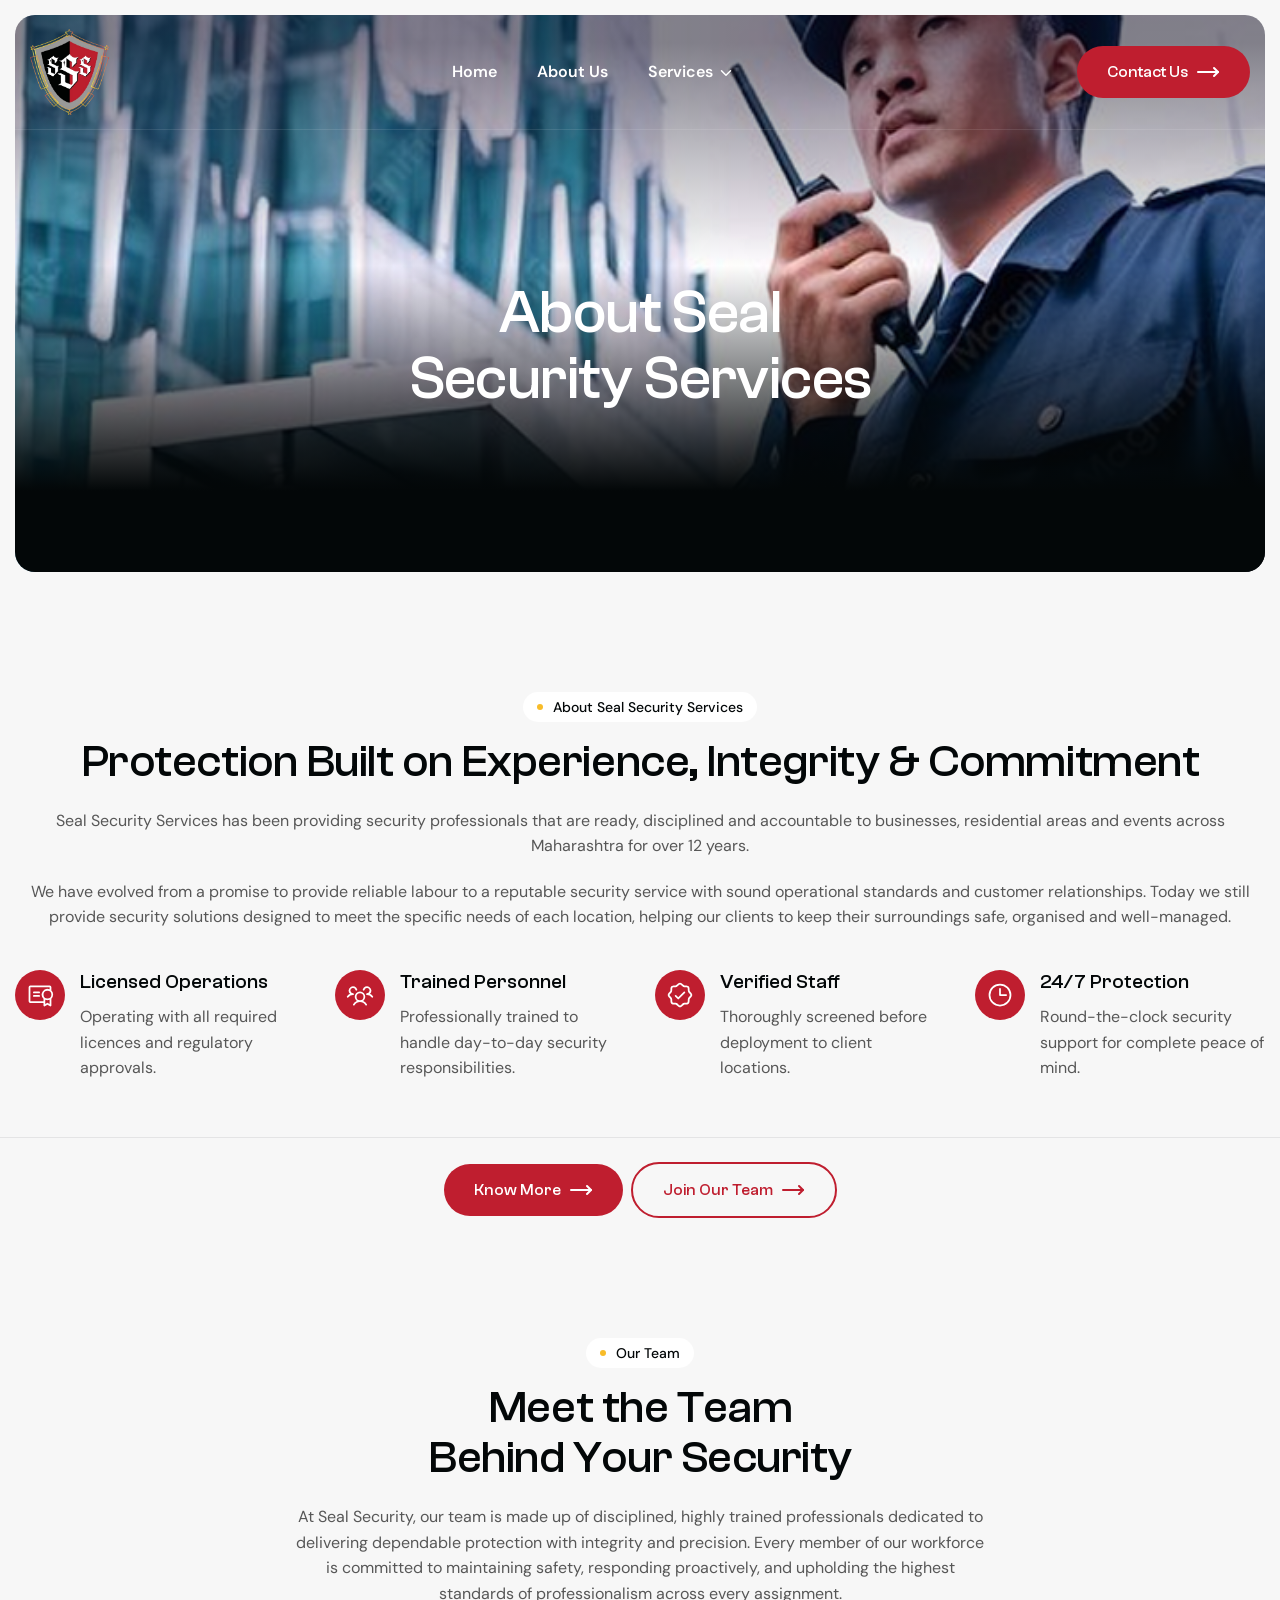
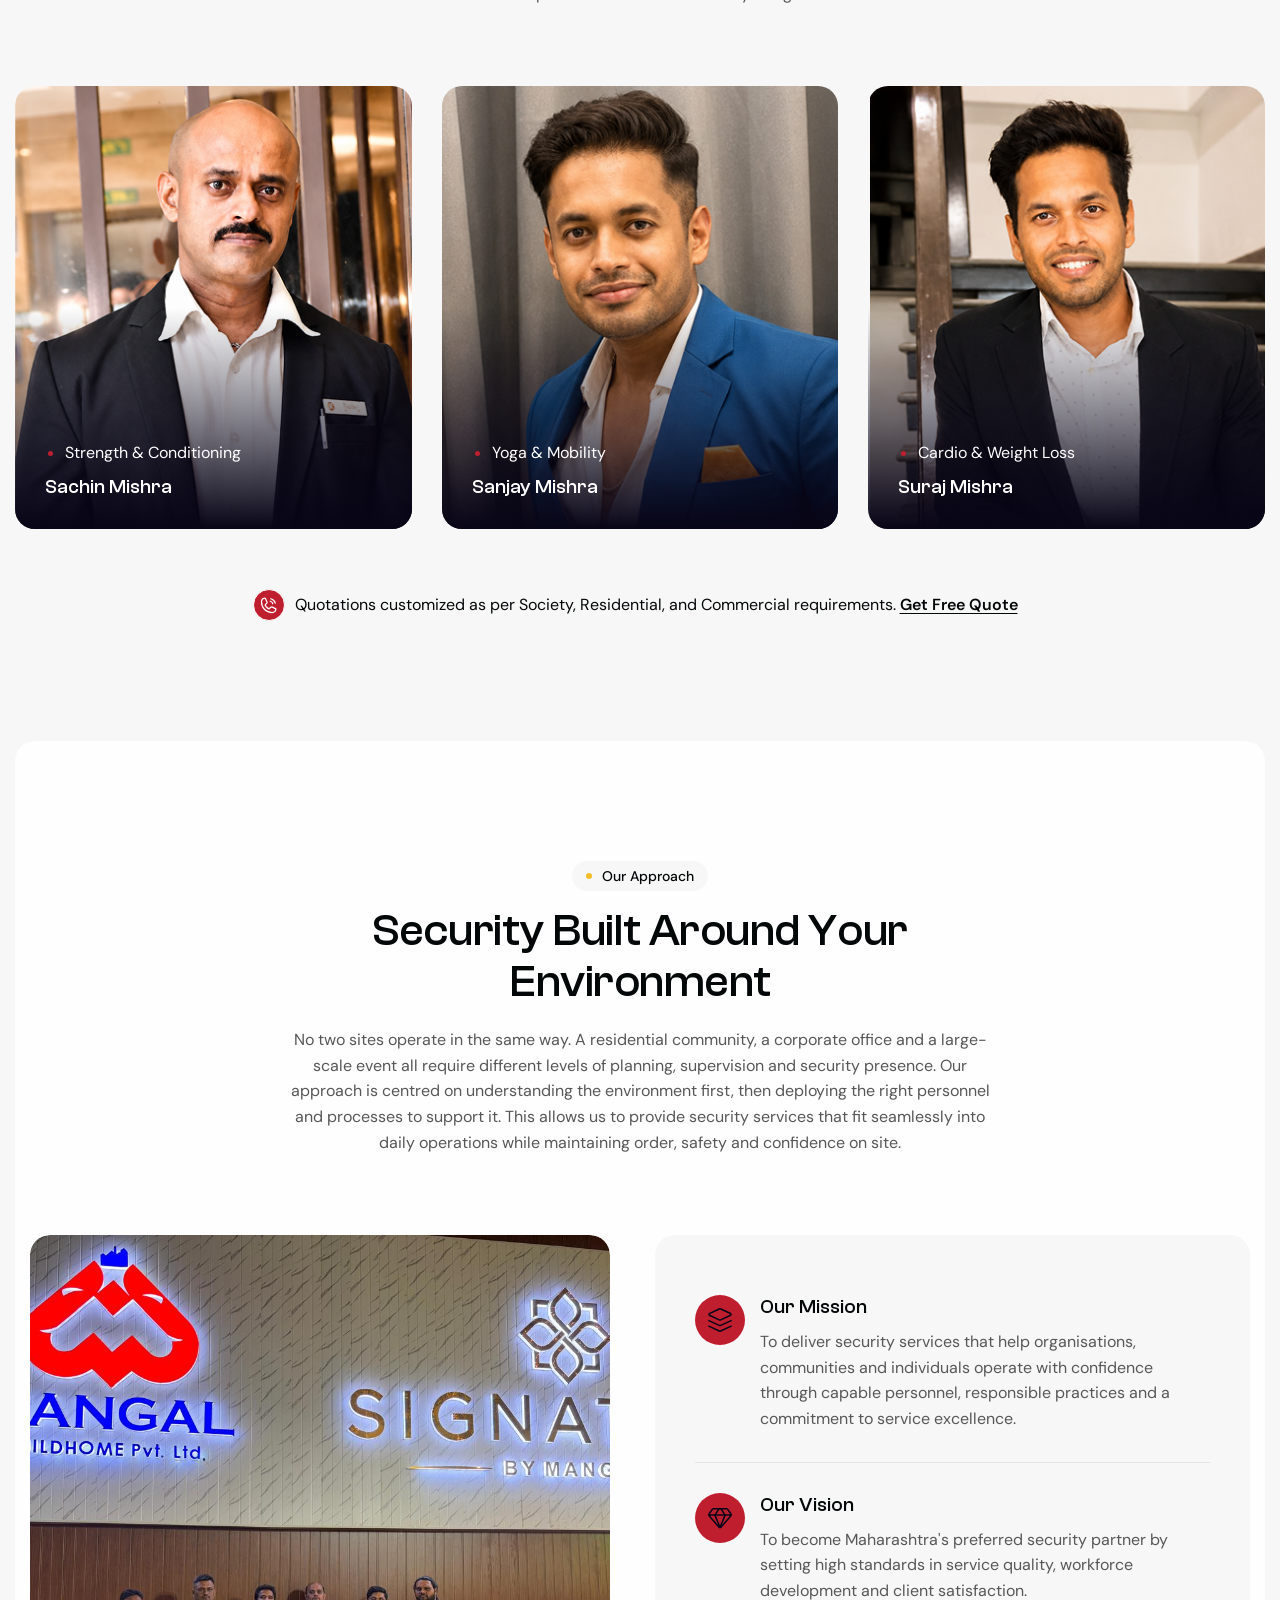
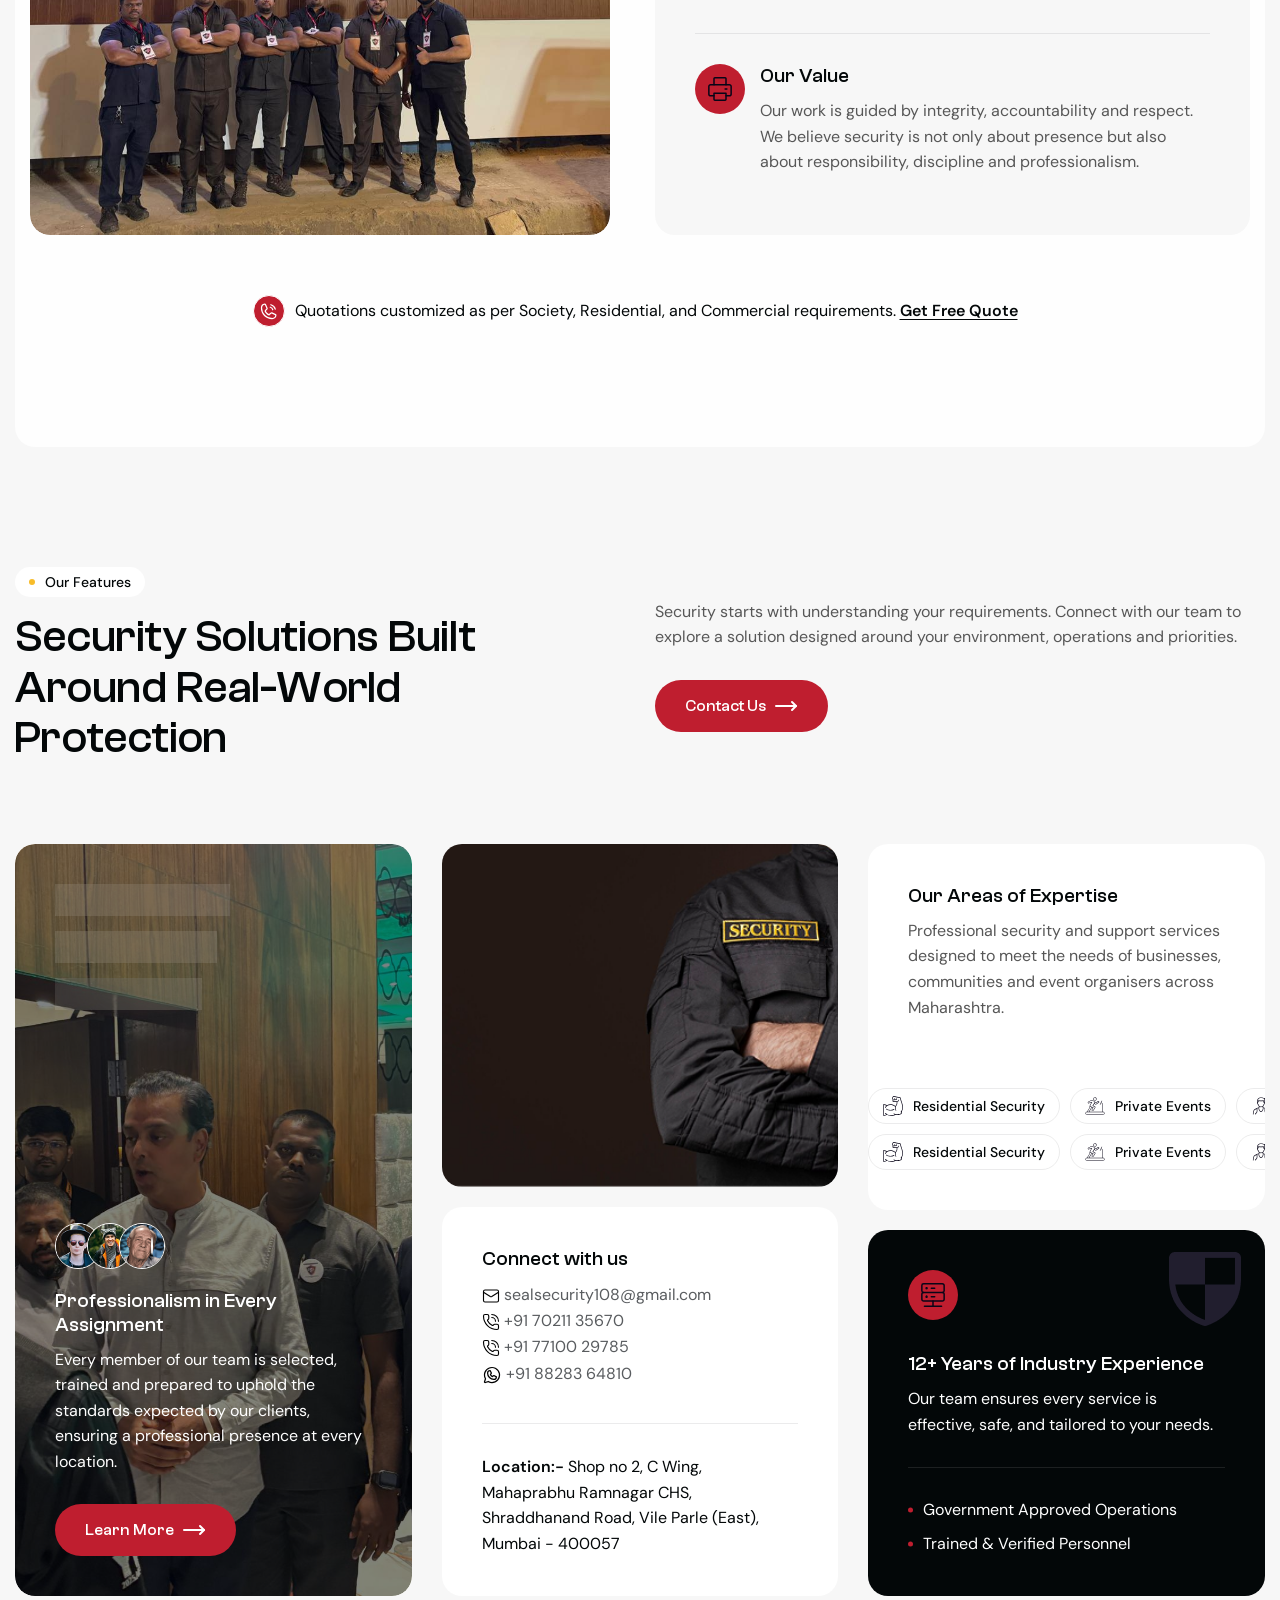
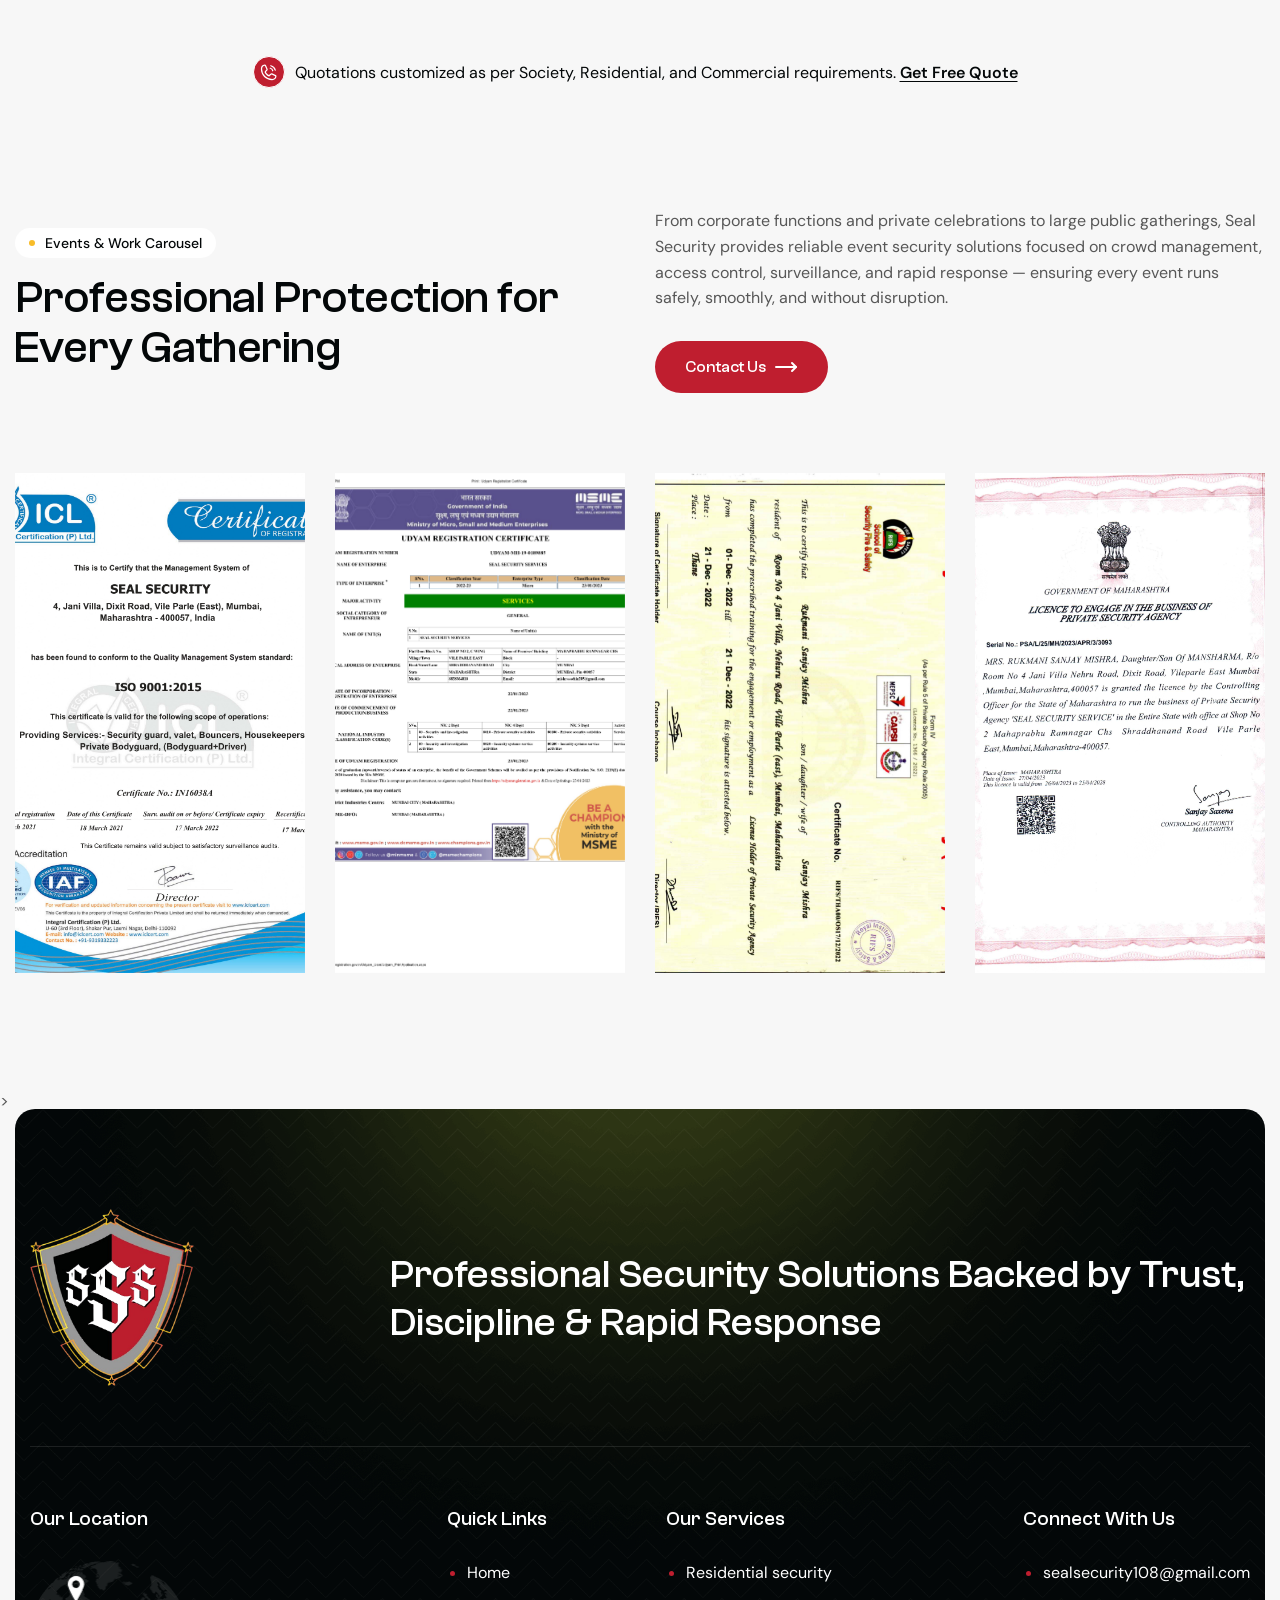
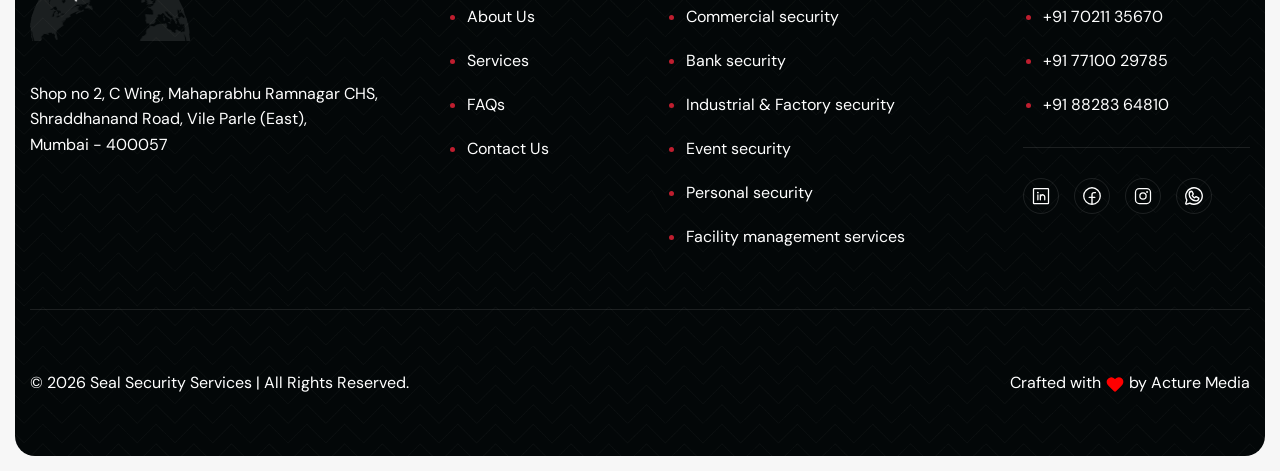
==== commit cbf2f085: "final commit" ====
--- a/about.html
+++ b/about.html
@@ -205,7 +205,7 @@
                                 </div>
                                 <div class="about-us-item-content">
                                     <h3>Trained Personnel</h3>
-                                    <p>Professionally trained to handle day-to-day security responsibilities. 
+                                    <p>Professionally trained to handle day-to-day security responsibilities.
                                     </p>
                                 </div>
                             </div>
@@ -250,8 +250,8 @@
                                     <path d="M2 12H22"></path>
                                 </svg>
                             </a>
-                            <a href="#"
-                                class="btn-default border-btn btn-highlighted d-flex align-items-center gap-2">Join
+                            <a href="#" class="btn-default border-btn btn-highlighted d-flex align-items-center gap-2"
+                                type="button" data-bs-toggle="modal" data-bs-target="#staticBackdrop">Join
                                 Our Team
                                 <svg xmlns="http://www.w3.org/2000/svg" width="24" height="24" viewBox="0 0 24 24"
                                     fill="none" stroke="currentColor" stroke-width="2" stroke-linecap="round"
@@ -380,7 +380,12 @@
                     <div class="section-title section-title-center">
                         <span class="section-sub-title">Our Approach</span>
                         <h2 class="text-anime-style-3" data-cursor="-opaque">Security Built Around Your Environment</h2>
-                        <p>No two sites operate in the same way. A residential community, a corporate office and a large-scale event all require different levels of planning, supervision and security presence. Our approach is centred on understanding the environment first, then deploying the right personnel and processes to support it. This allows us to provide security services that fit seamlessly into daily operations while maintaining order, safety and confidence on site.</p>
+                        <p>No two sites operate in the same way. A residential community, a corporate office and a
+                            large-scale event all require different levels of planning, supervision and security
+                            presence. Our approach is centred on understanding the environment first, then deploying the
+                            right personnel and processes to support it. This allows us to provide security services
+                            that fit seamlessly into daily operations while maintaining order, safety and confidence on
+                            site.</p>
                     </div>
                     <!-- Section Title End -->
                 </div>
@@ -406,7 +411,9 @@
                             </div>
                             <div class="our-approach-item-content">
                                 <h3>Our Mission</h3>
-                                <p>To deliver security services that help organisations, communities and individuals operate with confidence through capable personnel, responsible practices and a commitment to service excellence. </p>
+                                <p>To deliver security services that help organisations, communities and individuals
+                                    operate with confidence through capable personnel, responsible practices and a
+                                    commitment to service excellence. </p>
                             </div>
                         </div>
                         <!-- Our Approach Item End -->
@@ -418,7 +425,8 @@
                             </div>
                             <div class="our-approach-item-content">
                                 <h3>Our Vision</h3>
-                                <p>To become Maharashtra's preferred security partner by setting high standards in service quality, workforce development and client satisfaction. </p>
+                                <p>To become Maharashtra's preferred security partner by setting high standards in
+                                    service quality, workforce development and client satisfaction. </p>
                             </div>
                         </div>
                         <!-- Our Approach Item End -->
@@ -430,7 +438,9 @@
                             </div>
                             <div class="our-approach-item-content">
                                 <h3>Our Value</h3>
-                                <p>Our work is guided by integrity, accountability and respect. We believe security is not only about presence but also about responsibility, discipline and professionalism.</p>
+                                <p>Our work is guided by integrity, accountability and respect. We believe security is
+                                    not only about presence but also about responsibility, discipline and
+                                    professionalism.</p>
                             </div>
                         </div>
                         <!-- Our Approach Item End -->
@@ -472,7 +482,8 @@
                     <!-- Section Title Start -->
                     <div class="section-title">
                         <span class="section-sub-title wow fadeInUp">Our Features</span>
-                        <h2 class="text-anime-style-3" data-cursor="-opaque">Security Solutions Built Around Real-World Protection 
+                        <h2 class="text-anime-style-3" data-cursor="-opaque">Security Solutions Built Around Real-World
+                            Protection
                         </h2>
                     </div>
                     <!-- Section Title End -->
@@ -483,7 +494,8 @@
                     <div class="section-content-btn">
                         <!-- Section Title Content Start -->
                         <div class="section-title-content wow fadeInUp" data-wow-delay="0.2s">
-                            <p>Security starts with understanding your requirements. Connect with our team to explore a solution designed around your environment, operations and priorities. 
+                            <p>Security starts with understanding your requirements. Connect with our team to explore a
+                                solution designed around your environment, operations and priorities.
                             </p>
                         </div>
                         <!-- Section Title Content End -->
@@ -556,7 +568,9 @@
 
                                     <div class="feature-cta-item-content">
                                         <h3>Professionalism in Every Assignment</h3>
-                                        <p>Every member of our team is selected, trained and prepared to uphold the standards expected by our clients, ensuring a professional presence at every location. </p>
+                                        <p>Every member of our team is selected, trained and prepared to uphold the
+                                            standards expected by our clients, ensuring a professional presence at every
+                                            location. </p>
                                     </div>
 
                                     <div class="feature-cta-item-btn d-flex">
@@ -652,7 +666,8 @@
                                 data-wow-delay="0.6s">
                                 <div class="feature-item-content">
                                     <h3>Our Areas of Expertise </h3>
-                                    <p>Professional security and support services designed to meet the needs of businesses, communities and event organisers across Maharashtra.</p>
+                                    <p>Professional security and support services designed to meet the needs of
+                                        businesses, communities and event organisers across Maharashtra.</p>
                                 </div>
 
                                 <!-- Feature Scrolling Ticker Start -->
@@ -844,6 +859,77 @@
     </div>
     <!-- What We Do Section End -->>
 
+    <!-- Modal -->
+    <div class="modal fade" id="staticBackdrop" data-bs-backdrop="static" data-bs-keyboard="false" tabindex="-1"
+        aria-labelledby="staticBackdropLabel" aria-hidden="true">
+        <div class="modal-dialog modal-lg modal-dialog-centered">
+            <div class="modal-content">
+                <div class="modal-header px-4">
+                    <h1 class="modal-title fs-5" id="staticBackdropLabel">Join Our Team</h1>
+                    <button type="button" class="btn-close" data-bs-dismiss="modal" aria-label="Close"></button>
+                </div>
+                <div class="modal-body px-4">
+                    <form id="joinTeam" method="post">
+                        <div class="row">
+                            <div class="col-md-6">
+                                <div class="mb-3">
+                                    <label for="firstName" class="form-label">First Name</label>
+                                    <input type="text" class="form-control" id="firstName"
+                                        placeholder="Enter your first name">
+                                </div>
+                            </div>
+                            <div class="col-md-6">
+                                <div class="mb-3">
+                                    <label for="lastName" class="form-label">Last Name</label>
+                                    <input type="text" class="form-control" id="lastName"
+                                        placeholder="Enter your last name">
+                                </div>
+                            </div>
+                            <div class="col-md-6">
+                                <div class="mb-3">
+                                    <label for="email" class="form-label">Email address</label>
+                                    <input type="email" class="form-control" id="email" placeholder="Enter your email">
+                                </div>
+                            </div>
+                            <div class="col-lg-6">
+                                <div class="mb-3">
+                                    <label for="contact" class="form-label">Contact</label>
+                                    <input type="text" class="form-control" id="contact"
+                                        placeholder="Enter your contact number">
+                                </div>
+                            </div>
+                            <div class="mb-3">
+                                <label for="message" class="form-label">Message</label>
+                                <textarea class="form-control" id="message" rows="4"
+                                    placeholder="Enter your message"></textarea>
+                            </div>
+                        </div>
+                        <div class="d-flex align-items-center justify-content-end gap-2">
+                            <button type="button" data-bs-dismiss="modal"
+                                class="btn-default border bg-white text-black btn-highlighted d-flex align-items-center gap-2"
+                                type="button" data-bs-toggle="modal" data-bs-target="#staticBackdrop">Close
+                                <svg xmlns="http://www.w3.org/2000/svg" width="24" height="24" viewBox="0 0 24 24"
+                                    fill="none" stroke="currentColor" stroke-width="2" stroke-linecap="round"
+                                    stroke-linejoin="round" class="lucide lucide-move-right-icon lucide-move-right">
+                                    <path d="M18 8L22 12L18 16"></path>
+                                    <path d="M2 12H22"></path>
+                                </svg>
+                            </button>
+                            <button type="submit" class="btn-default d-flex align-items-center gap-2">Submit
+                                <svg xmlns="http://www.w3.org/2000/svg" width="24" height="24" viewBox="0 0 24 24"
+                                    fill="none" stroke="currentColor" stroke-width="2" stroke-linecap="round"
+                                    stroke-linejoin="round" class="lucide lucide-move-right-icon lucide-move-right">
+                                    <path d="M18 8L22 12L18 16"></path>
+                                    <path d="M2 12H22"></path>
+                                </svg>
+                                </butt>
+                        </div>
+
+                    </form>
+                </div>
+            </div>
+        </div>
+    </div>
 
     <!-- Main Footer Start -->
     <footer class="main-footer bg-section dark-section">
@@ -900,7 +986,7 @@
                                 <li><a href="./index.html">Home</a></li>
                                 <li><a href="./about.html">About Us</a></li>
                                 <li><a href="./services.html">Services</a></li>
-                                <li><a href="#">FAQs</a></li>
+                                <li><a href="./index.html#faqs">FAQs</a></li>
                                 <li><a href="./contact.html">Contact Us</a></li>
                             </ul>
                         </div>
@@ -910,13 +996,13 @@
                         <div class="footer-links">
                             <h2>Our Services</h2>
                             <ul>
-                                <li><a href="#">Residential security</a></li>
-                                <li><a href="#">Commercial security</a></li>
-                                <li><a href="#">Bank security</a></li>
-                                <li><a href="#">Industrial & Factory security</a></li>
-                                <li><a href="#">Event security</a></li>
-                                <li><a href="#">Personal security</a></li>
-                                <li><a href="#">Facility management services</a></li>
+                                <li><a href="./services.html#residentialSecurity">Residential security</a></li>
+                                <li><a href="./services.html#commercialSecurity">Commercial security</a></li>
+                                <li><a href="./services.html#bankSecurity">Bank security</a></li>
+                                <li><a href="./services.html#industrialSecurity">Industrial & Factory security</a></li>
+                                <li><a href="./services.html#eventSecurity">Event security</a></li>
+                                <li><a href="./services.html#personalSecurity">Personal security</a></li>
+                                <li><a href="./services.html#managementServices">Facility management services</a></li>
                             </ul>
                         </div>
                         <!-- Footer Links End -->
@@ -967,7 +1053,8 @@
                                                 <path
                                                     d="M187.58,144.84l-32-16a8,8,0,0,0-8,.5l-14.69,9.8a40.55,40.55,0,0,1-16-16l9.8-14.69a8,8,0,0,0,.5-8l-16-32A8,8,0,0,0,104,64a40,40,0,0,0-40,40,88.1,88.1,0,0,0,88,88,40,40,0,0,0,40-40A8,8,0,0,0,187.58,144.84ZM152,176a72.08,72.08,0,0,1-72-72A24,24,0,0,1,99.29,80.46l11.48,23L101,118a8,8,0,0,0-.73,7.51,56.47,56.47,0,0,0,30.15,30.15A8,8,0,0,0,138,155l14.61-9.74,23,11.48A24,24,0,0,1,152,176ZM128,24A104,104,0,0,0,36.18,176.88L24.83,210.93a16,16,0,0,0,20.24,20.24l34.05-11.35A104,104,0,1,0,128,24Zm0,192a87.87,87.87,0,0,1-44.06-11.81,8,8,0,0,0-6.54-.67L40,216,52.47,178.6a8,8,0,0,0-.66-6.54A88,88,0,1,1,128,216Z">
                                                 </path>
-                                            </svg></a></li>
+                                            </svg></a>
+                                    </li>
                                 </ul>
                             </div>
                             <!-- Footer Social Links End -->
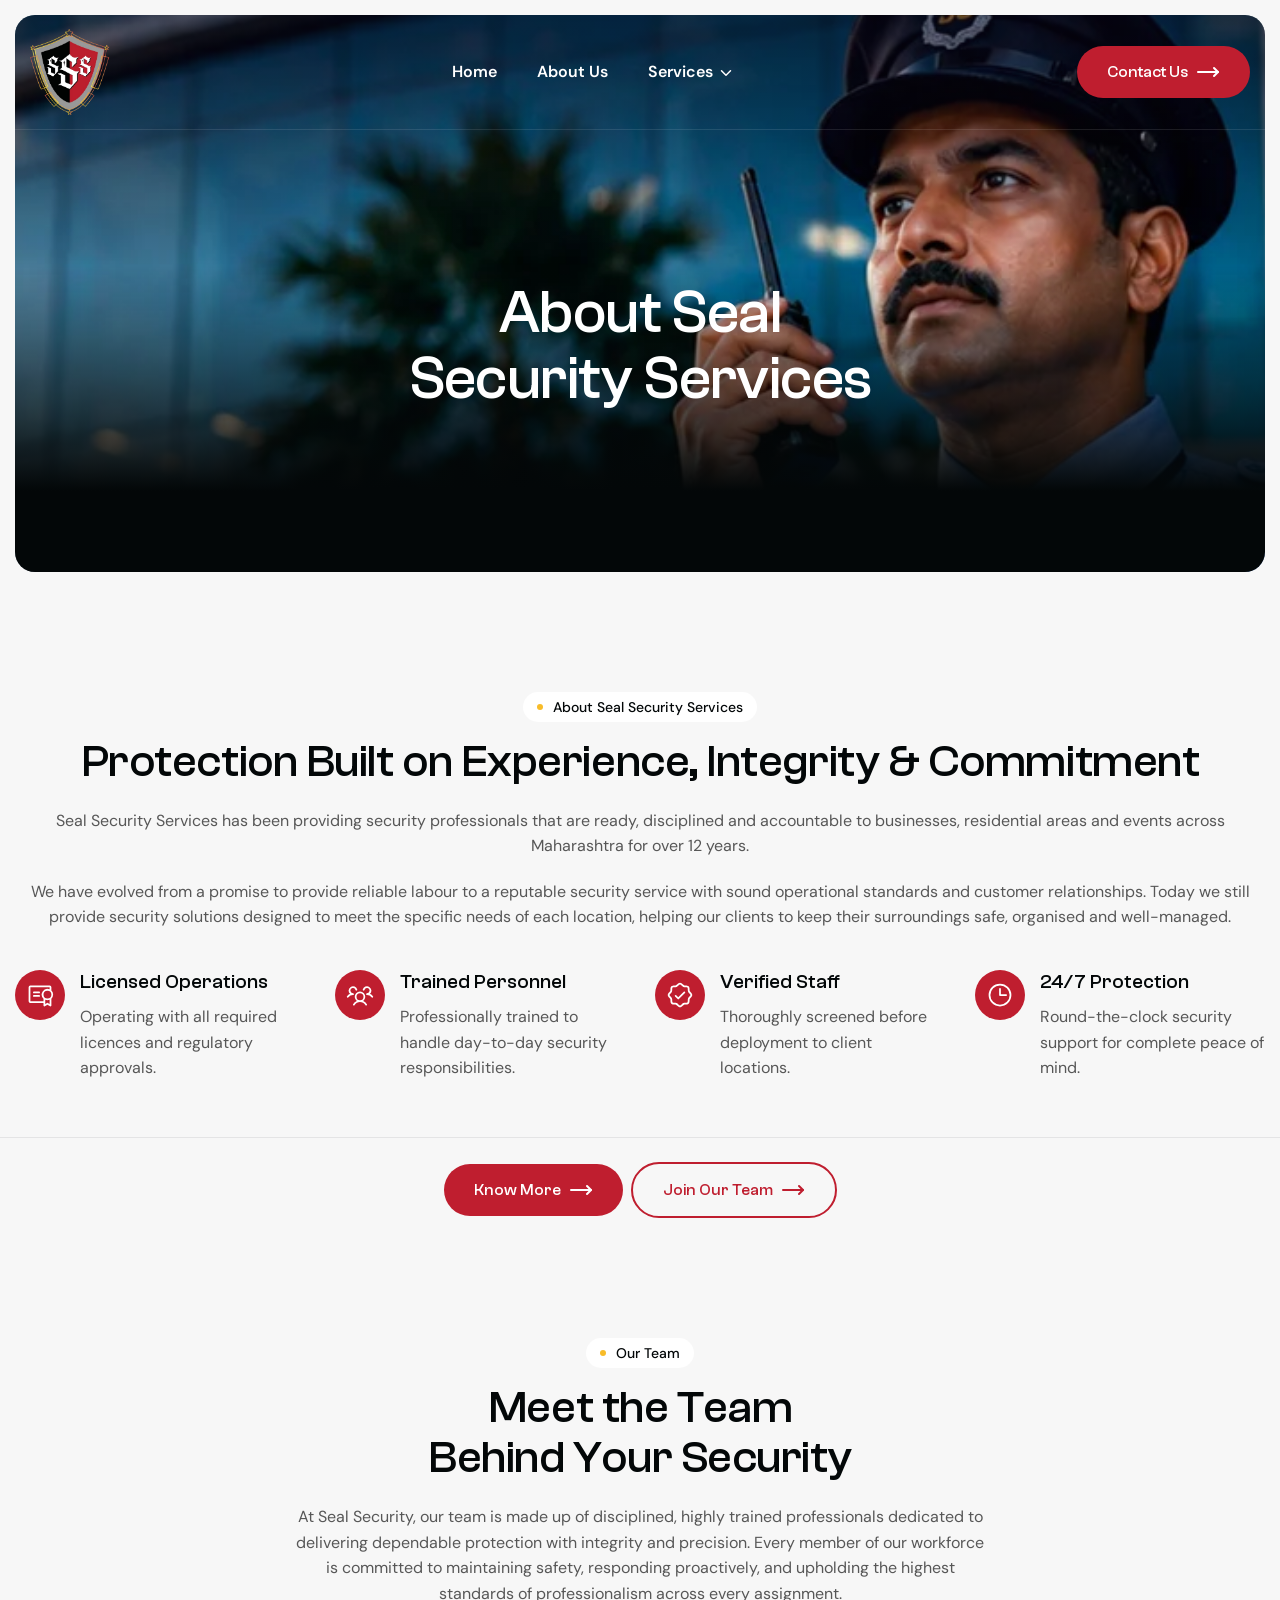
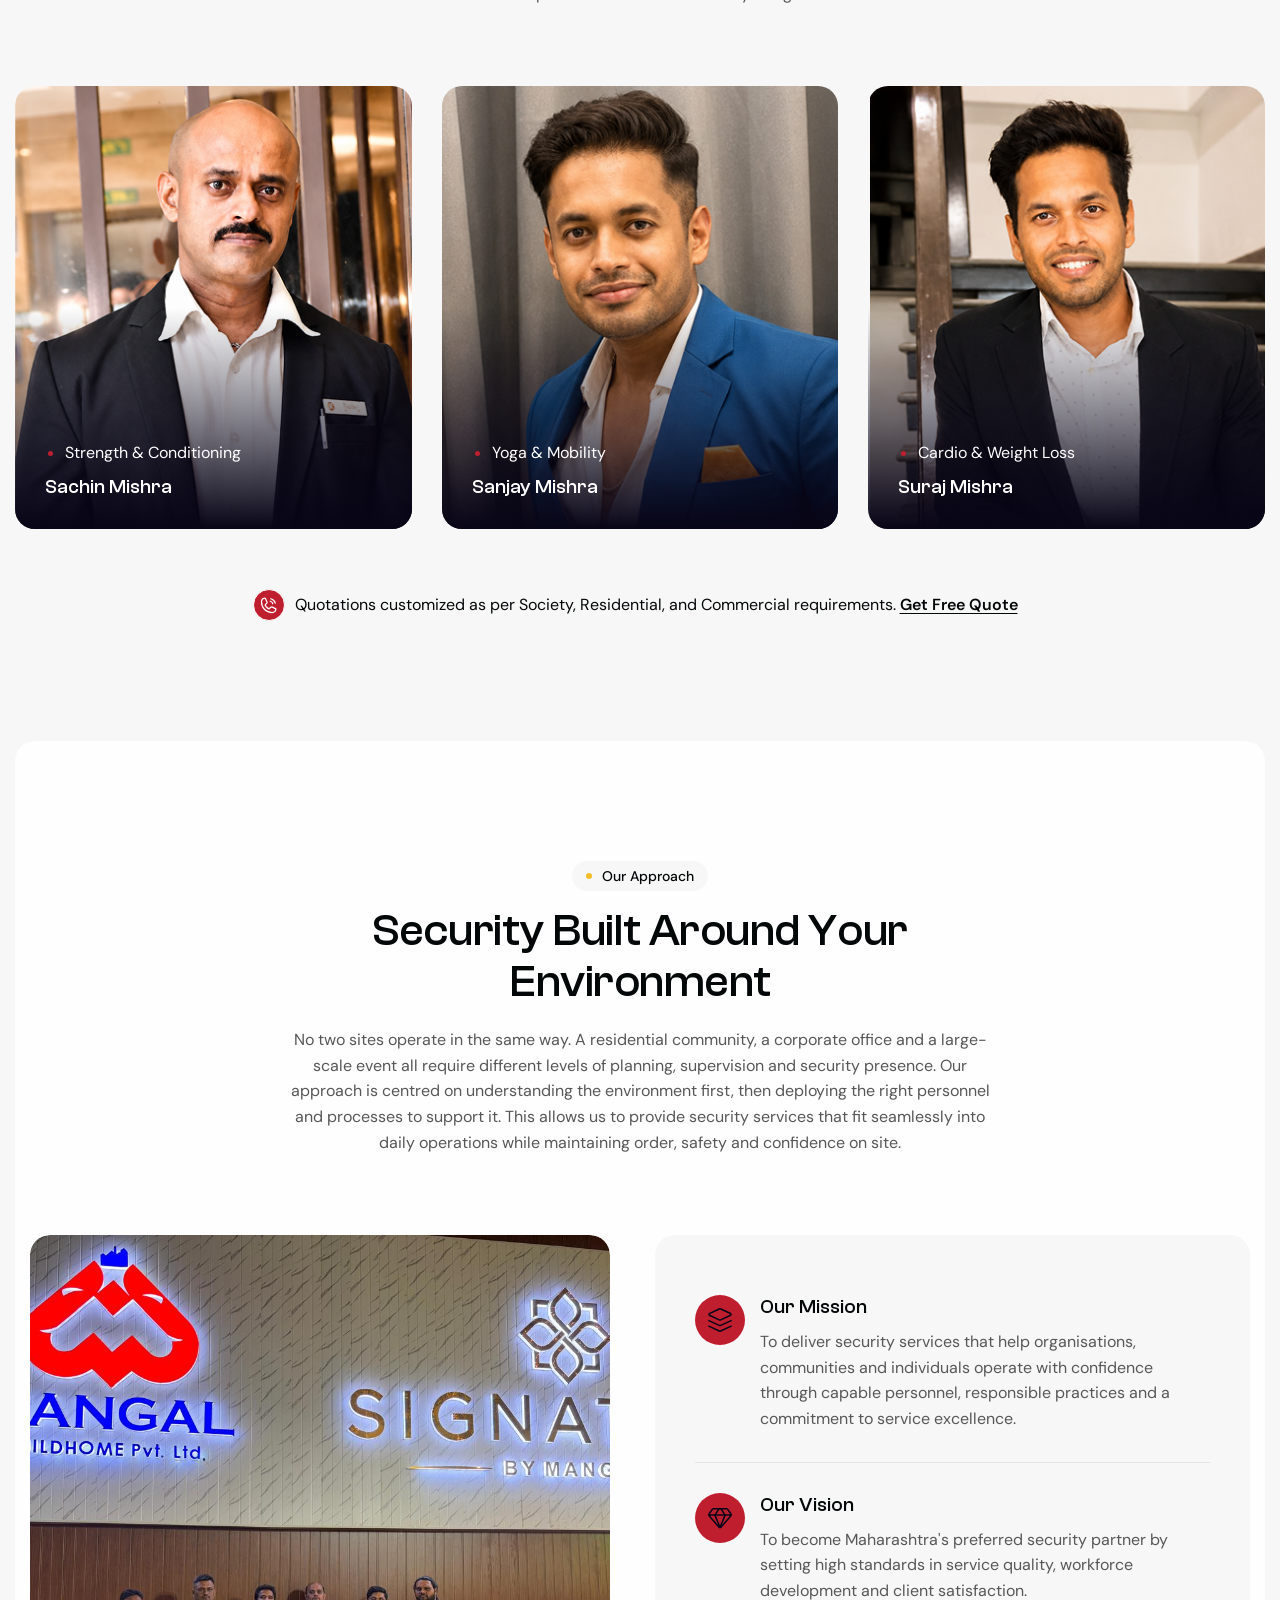
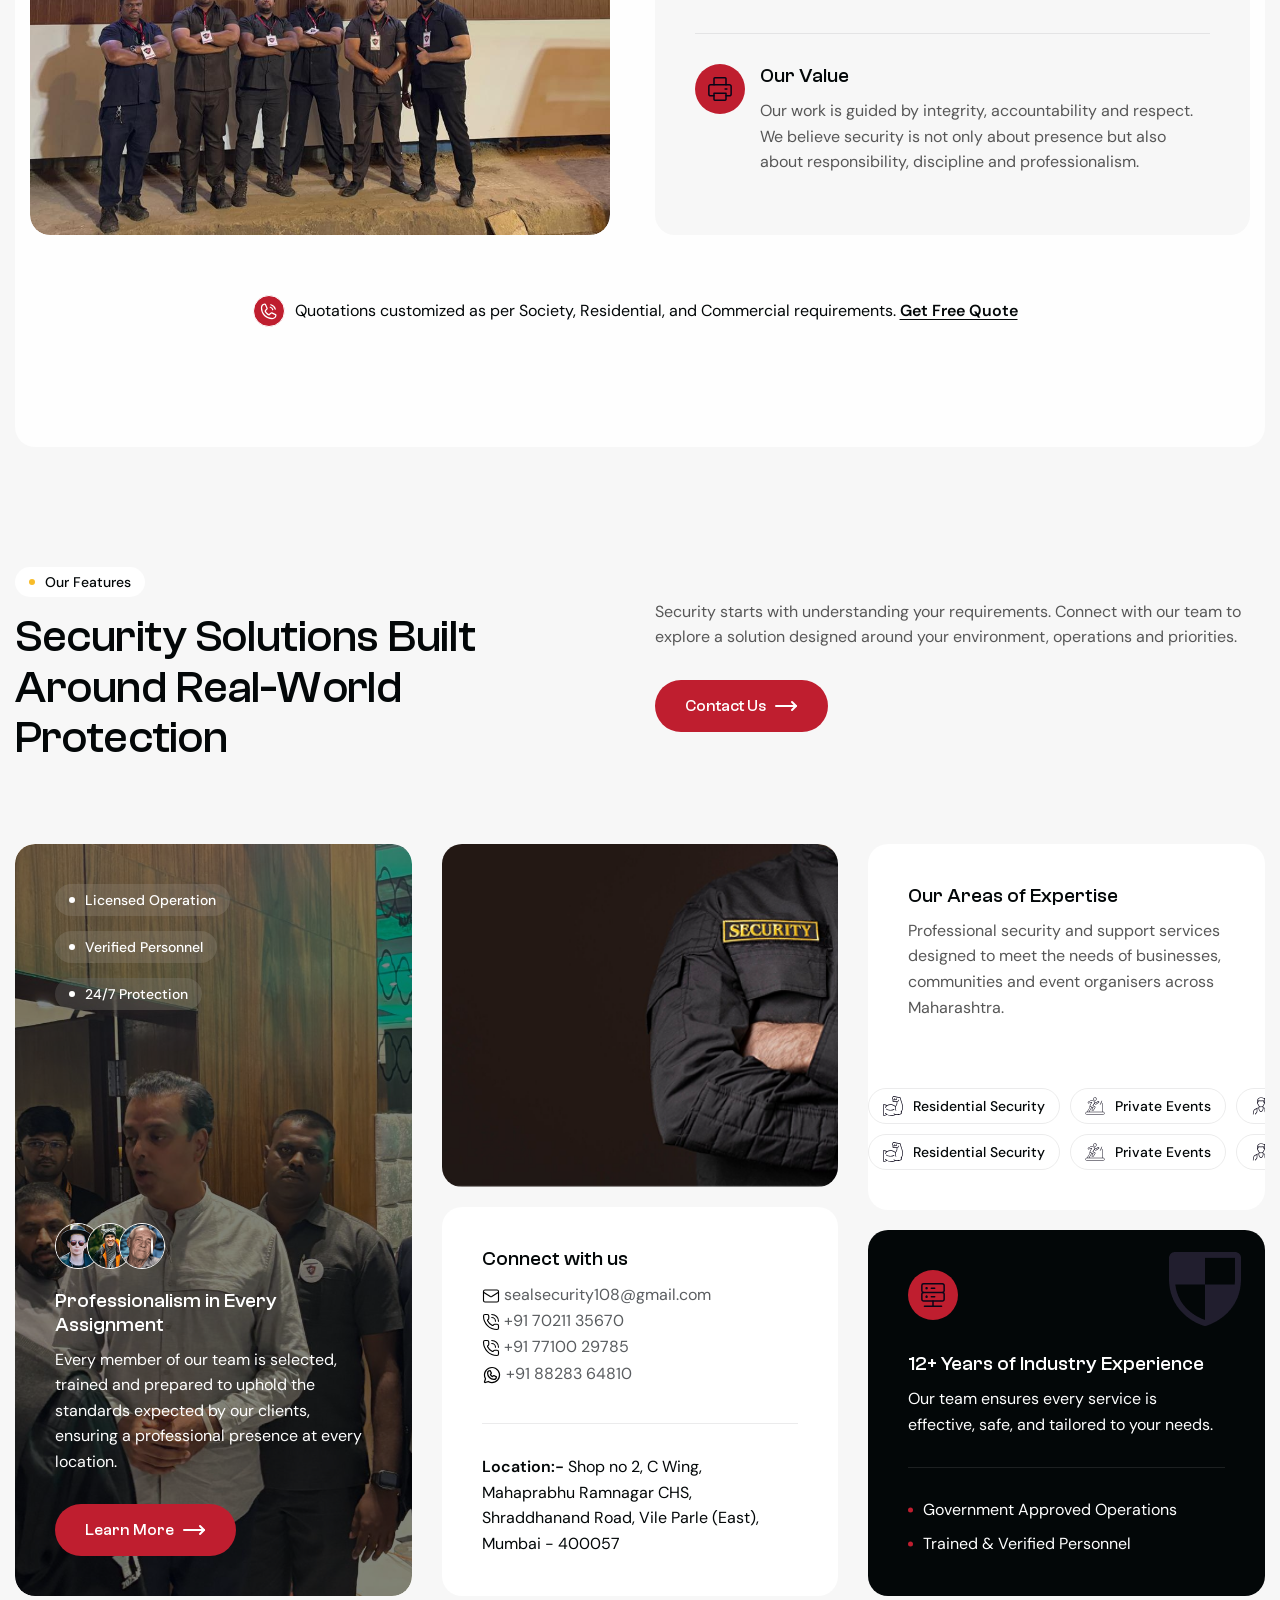
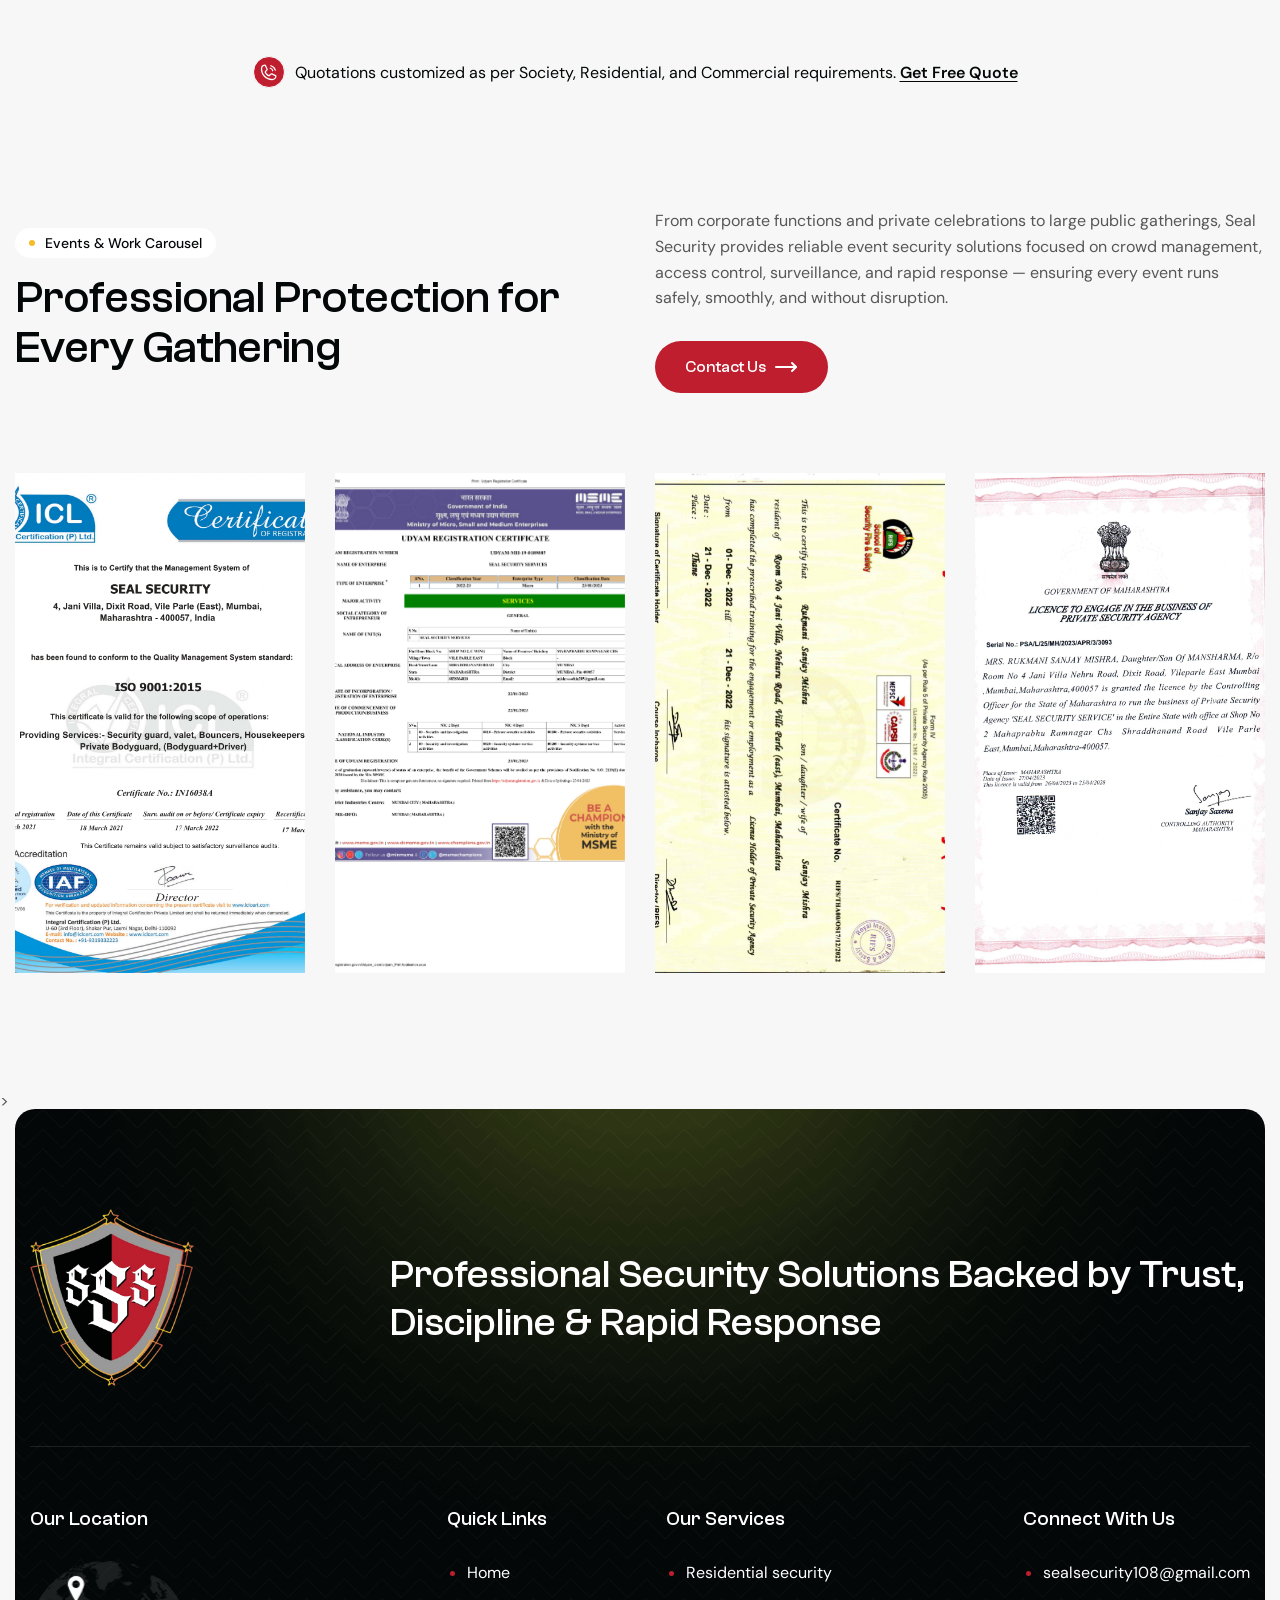
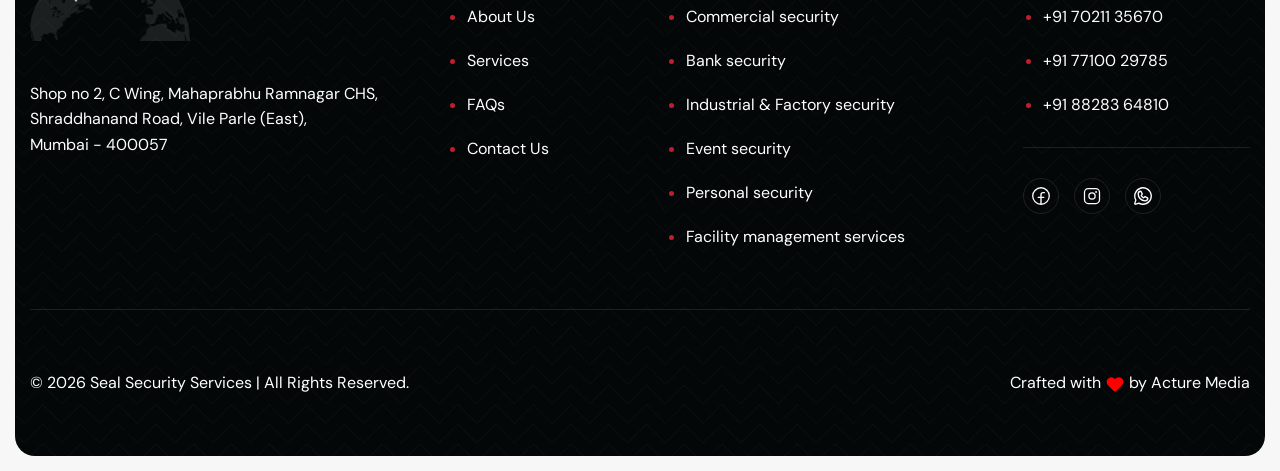
==== commit 16a76821: "final commit" ====
--- a/about.html
+++ b/about.html
@@ -1012,27 +1012,18 @@
                             <div class="footer-contact-content">
                                 <h2>Connect With Us</h2>
                                 <ul>
-                                    <li>sealsecurity108@gmail.com</li>
-                                    <li>+91 70211 35670</li>
-                                    <li>+91 77100 29785</li>
-                                    <li>+91 88283 64810</li>
+                                    <li><a href="mailto:sealsecurity108@gmail.com">sealsecurity108@gmail.com</a></li>
+                                    <li><a href="tel:+917021135670">+91 70211 35670</a></li>
+                                    <li><a href="tel:+917710029785">+91 77100 29785</a></li>
+                                    <li><a href="tel:+918828364810">+91 88283 64810</a></li>
                                 </ul>
                             </div>
 
                             <!-- Footer Social Links Start -->
                             <div class="footer-social-links">
                                 <ul>
-                                    <li>
-                                        <a href="#">
-                                            <svg xmlns="http://www.w3.org/2000/svg" width="20" height="20" fill="#fff"
-                                                viewBox="0 0 256 256">
-                                                <path
-                                                    d="M216,24H40A16,16,0,0,0,24,40V216a16,16,0,0,0,16,16H216a16,16,0,0,0,16-16V40A16,16,0,0,0,216,24Zm0,192H40V40H216V216ZM96,112v64a8,8,0,0,1-16,0V112a8,8,0,0,1,16,0Zm88,28v36a8,8,0,0,1-16,0V140a20,20,0,0,0-40,0v36a8,8,0,0,1-16,0V112a8,8,0,0,1,15.79-1.78A36,36,0,0,1,184,140ZM100,84A12,12,0,1,1,88,72,12,12,0,0,1,100,84Z">
-                                                </path>
-                                            </svg>
-                                        </a>
-                                    </li>
-                                    <li><a href="#">
+                                    <li><a href="https://www.facebook.com/people/Seal-security/100063812327867/?mibextid=wwXIfr&rdid=GXIa0FLTTYWKJdih&share_url=https%3A%2F%2Fwww.facebook.com%2Fshare%2F1Hru2nVngd%2F%3Fmibextid%3DwwXIfr"
+                                            target="_blank">
                                             <svg xmlns="http://www.w3.org/2000/svg" width="22" height="22" fill="#fff"
                                                 viewBox="0 0 256 256">
                                                 <path
@@ -1040,7 +1031,8 @@
                                                 </path>
                                             </svg>
                                         </a></li>
-                                    <li><a href="#">
+                                    <li><a href="https://www.instagram.com/sealsecurity?igsh=MXZzM3BjMmc4eWQ3Zw%3D%3D"
+                                            target="_blank">
                                             <svg xmlns="http://www.w3.org/2000/svg" width="20" height="20" fill="#fff"
                                                 viewBox="0 0 256 256">
                                                 <path
@@ -1048,8 +1040,10 @@
                                                 </path>
                                             </svg>
                                         </a></li>
-                                    <li><a href="#"><svg xmlns="http://www.w3.org/2000/svg" width="22" height="22"
-                                                fill="#fff" viewBox="0 0 256 256">
+                                    <li>
+                                        <a href="https://wa.me/+917021135670" target="_blank"><svg
+                                                xmlns="http://www.w3.org/2000/svg" width="22" height="22" fill="#fff"
+                                                viewBox="0 0 256 256">
                                                 <path
                                                     d="M187.58,144.84l-32-16a8,8,0,0,0-8,.5l-14.69,9.8a40.55,40.55,0,0,1-16-16l9.8-14.69a8,8,0,0,0,.5-8l-16-32A8,8,0,0,0,104,64a40,40,0,0,0-40,40,88.1,88.1,0,0,0,88,88,40,40,0,0,0,40-40A8,8,0,0,0,187.58,144.84ZM152,176a72.08,72.08,0,0,1-72-72A24,24,0,0,1,99.29,80.46l11.48,23L101,118a8,8,0,0,0-.73,7.51,56.47,56.47,0,0,0,30.15,30.15A8,8,0,0,0,138,155l14.61-9.74,23,11.48A24,24,0,0,1,152,176ZM128,24A104,104,0,0,0,36.18,176.88L24.83,210.93a16,16,0,0,0,20.24,20.24l34.05-11.35A104,104,0,1,0,128,24Zm0,192a87.87,87.87,0,0,1-44.06-11.81,8,8,0,0,0-6.54-.67L40,216,52.47,178.6a8,8,0,0,0-.66-6.54A88,88,0,1,1,128,216Z">
                                                 </path>
--- a/css/custom.css
+++ b/css/custom.css
@@ -3226,7 +3226,7 @@
 
 .page-header {
 	position: relative;
-	background-image: url('../images/custom/security-man-standing-outdoor.png');
+	background-image: url('../images/custom/banner-1.webp');
 	background-position: center center;
 	background-repeat: no-repeat;
 	background-size: cover;
@@ -3237,7 +3237,18 @@
 
 .page-header-2 {
 	position: relative;
-	background-image: url('../images/custom/contact-banner.png') !important;
+	background-image: url('../images/custom/banner-3.webp') !important;
+	background-position: center center;
+	background-repeat: no-repeat;
+	background-size: cover;
+	padding: 265px 0 150px;
+	margin-top: 15px;
+	overflow: hidden;
+}
+
+.page-header-3 {
+	position: relative;
+	background-image: url('../images/custom/banner-4.webp') !important;
 	background-position: center center;
 	background-repeat: no-repeat;
 	background-size: cover;
@@ -11236,7 +11247,7 @@
 }
 
 .hero-banner {
-	background-image: url('../images/custom/hero-banner.png');
+	background-image: url('../images/custom/banner-5.webp');
 	background-size: cover;
 	background-position: center;
 }
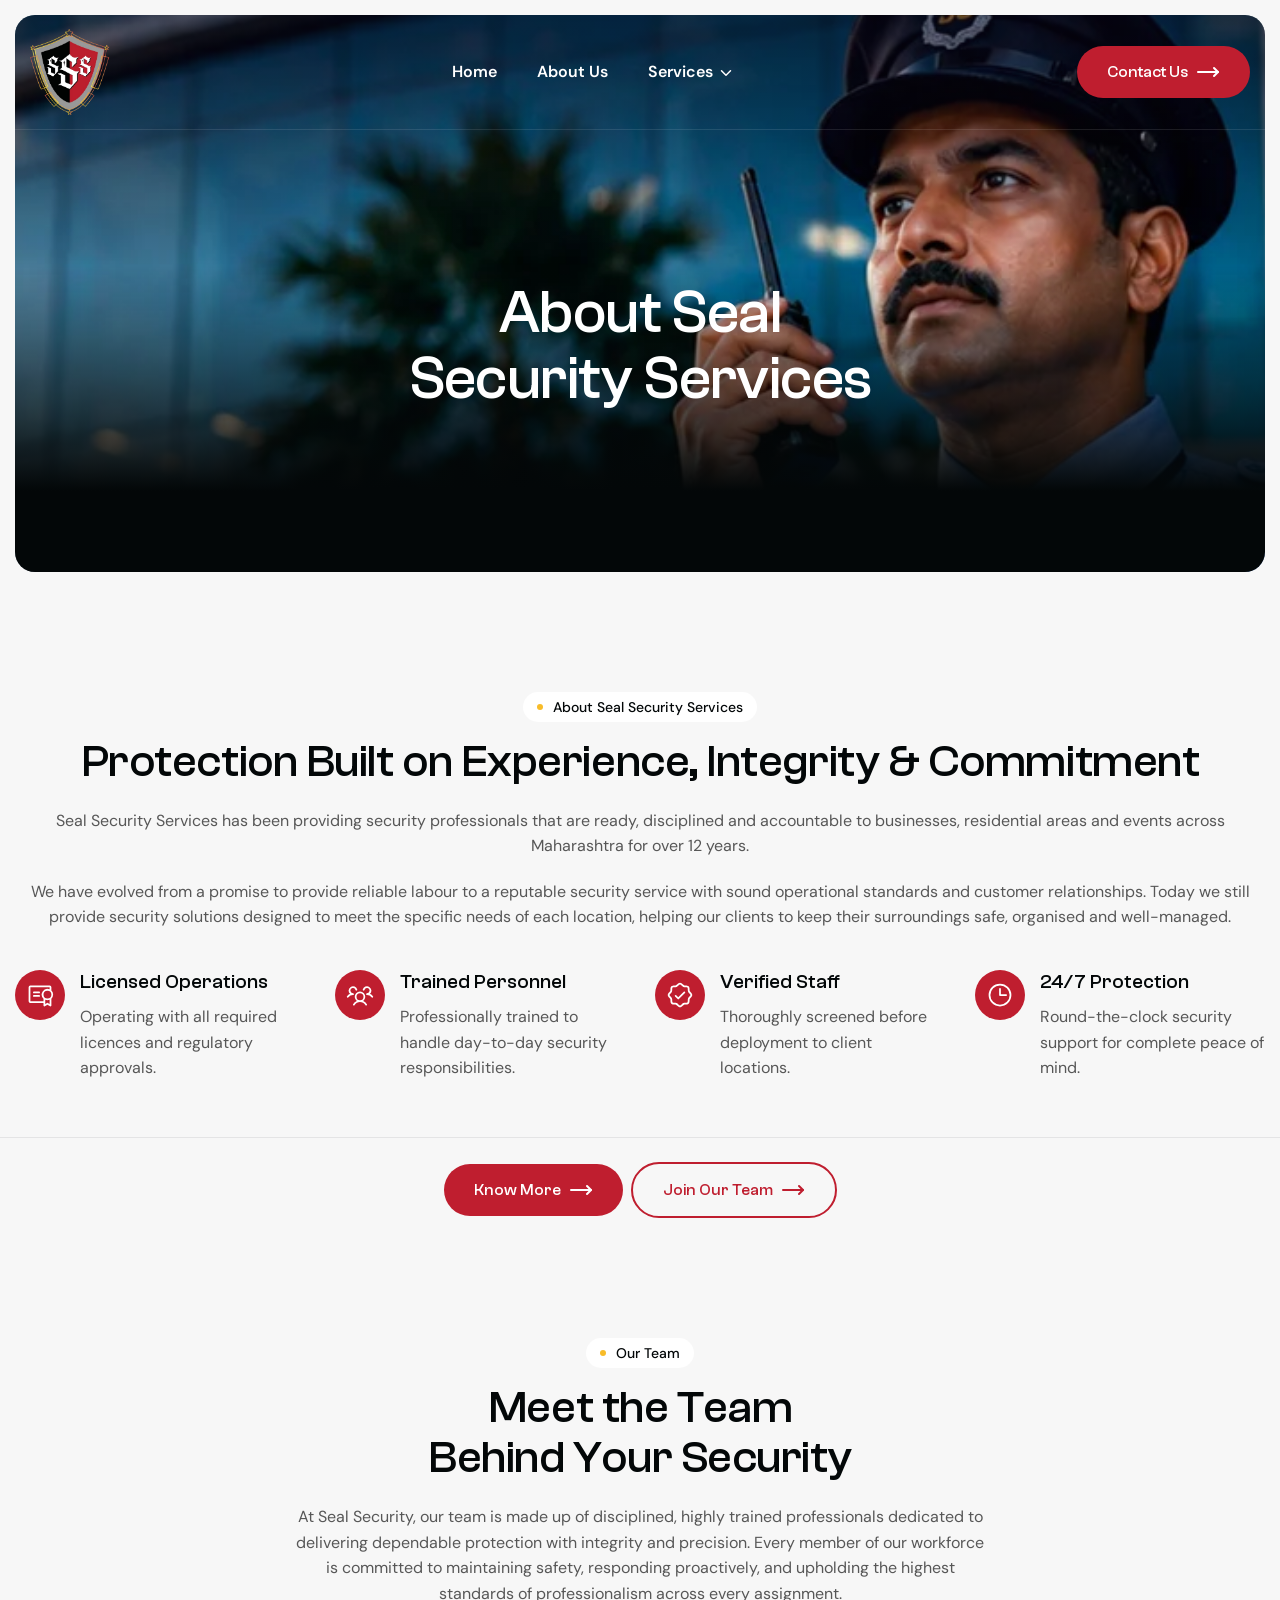
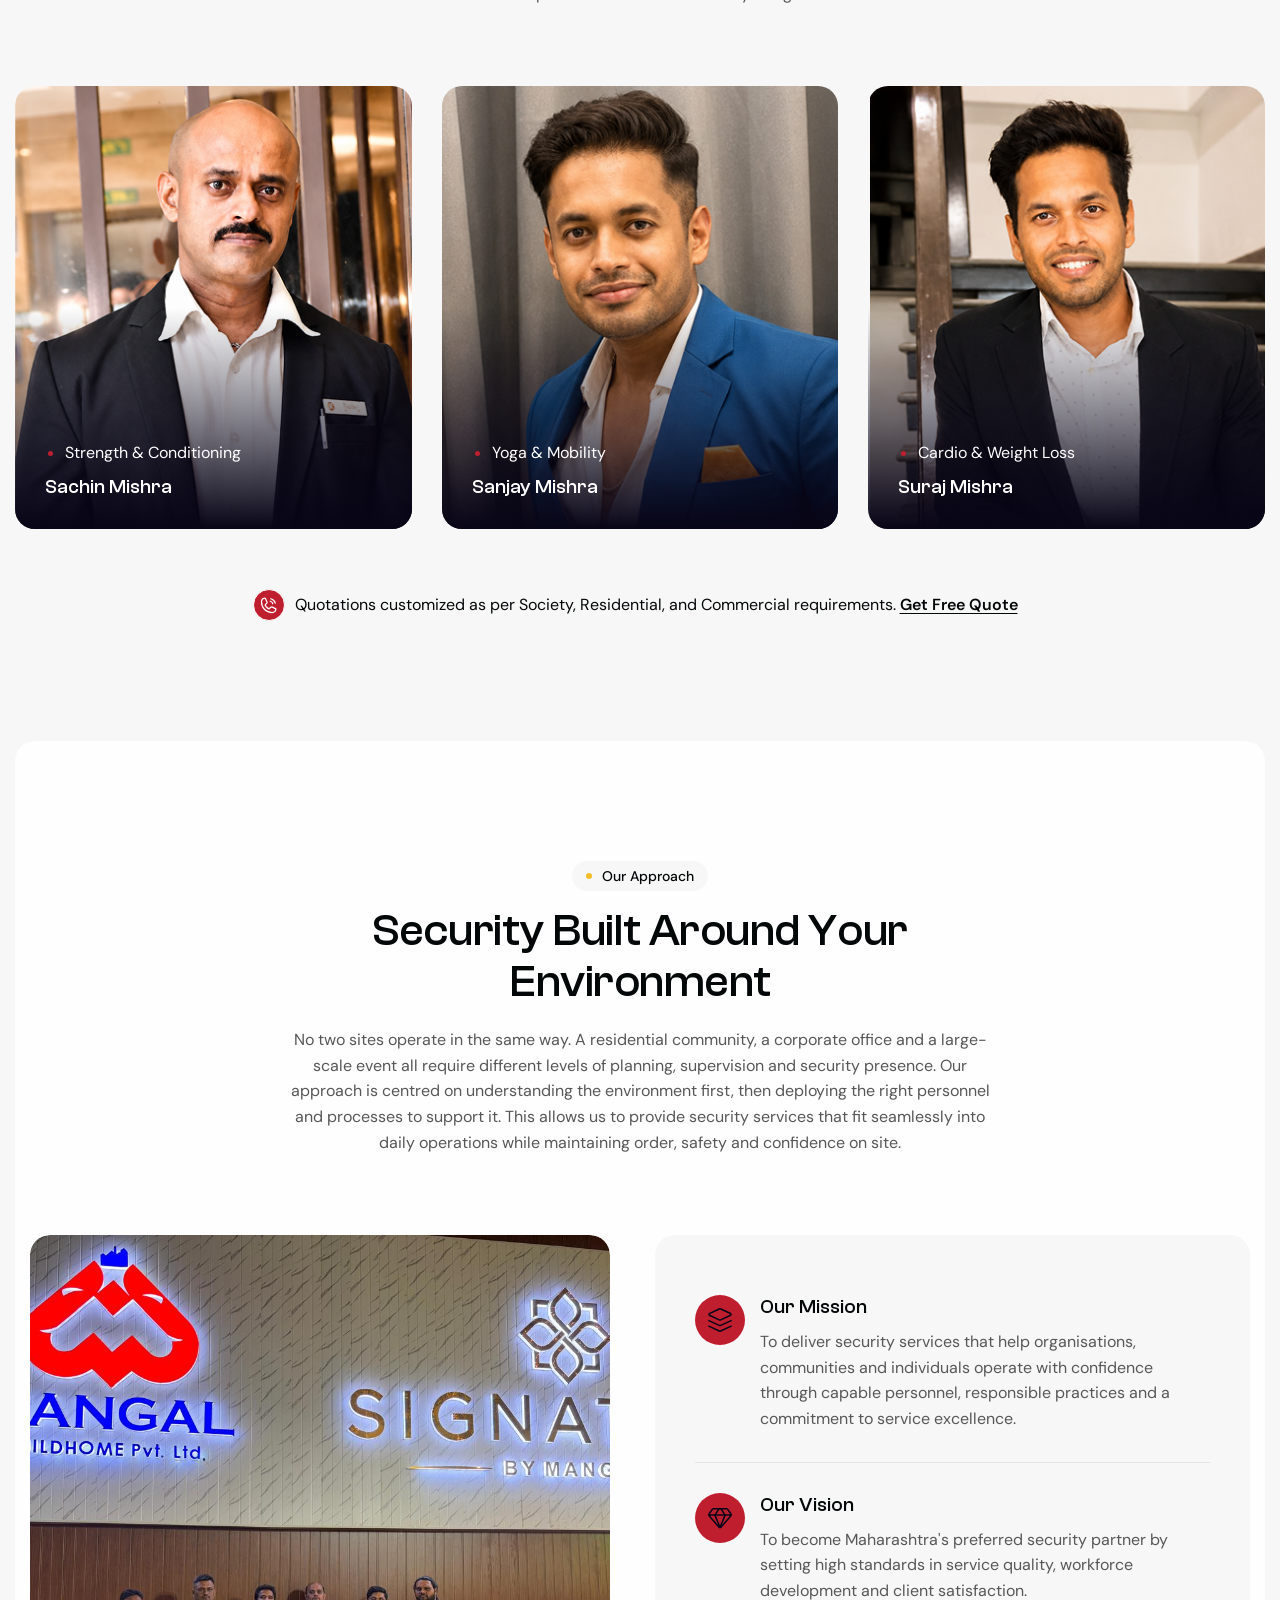
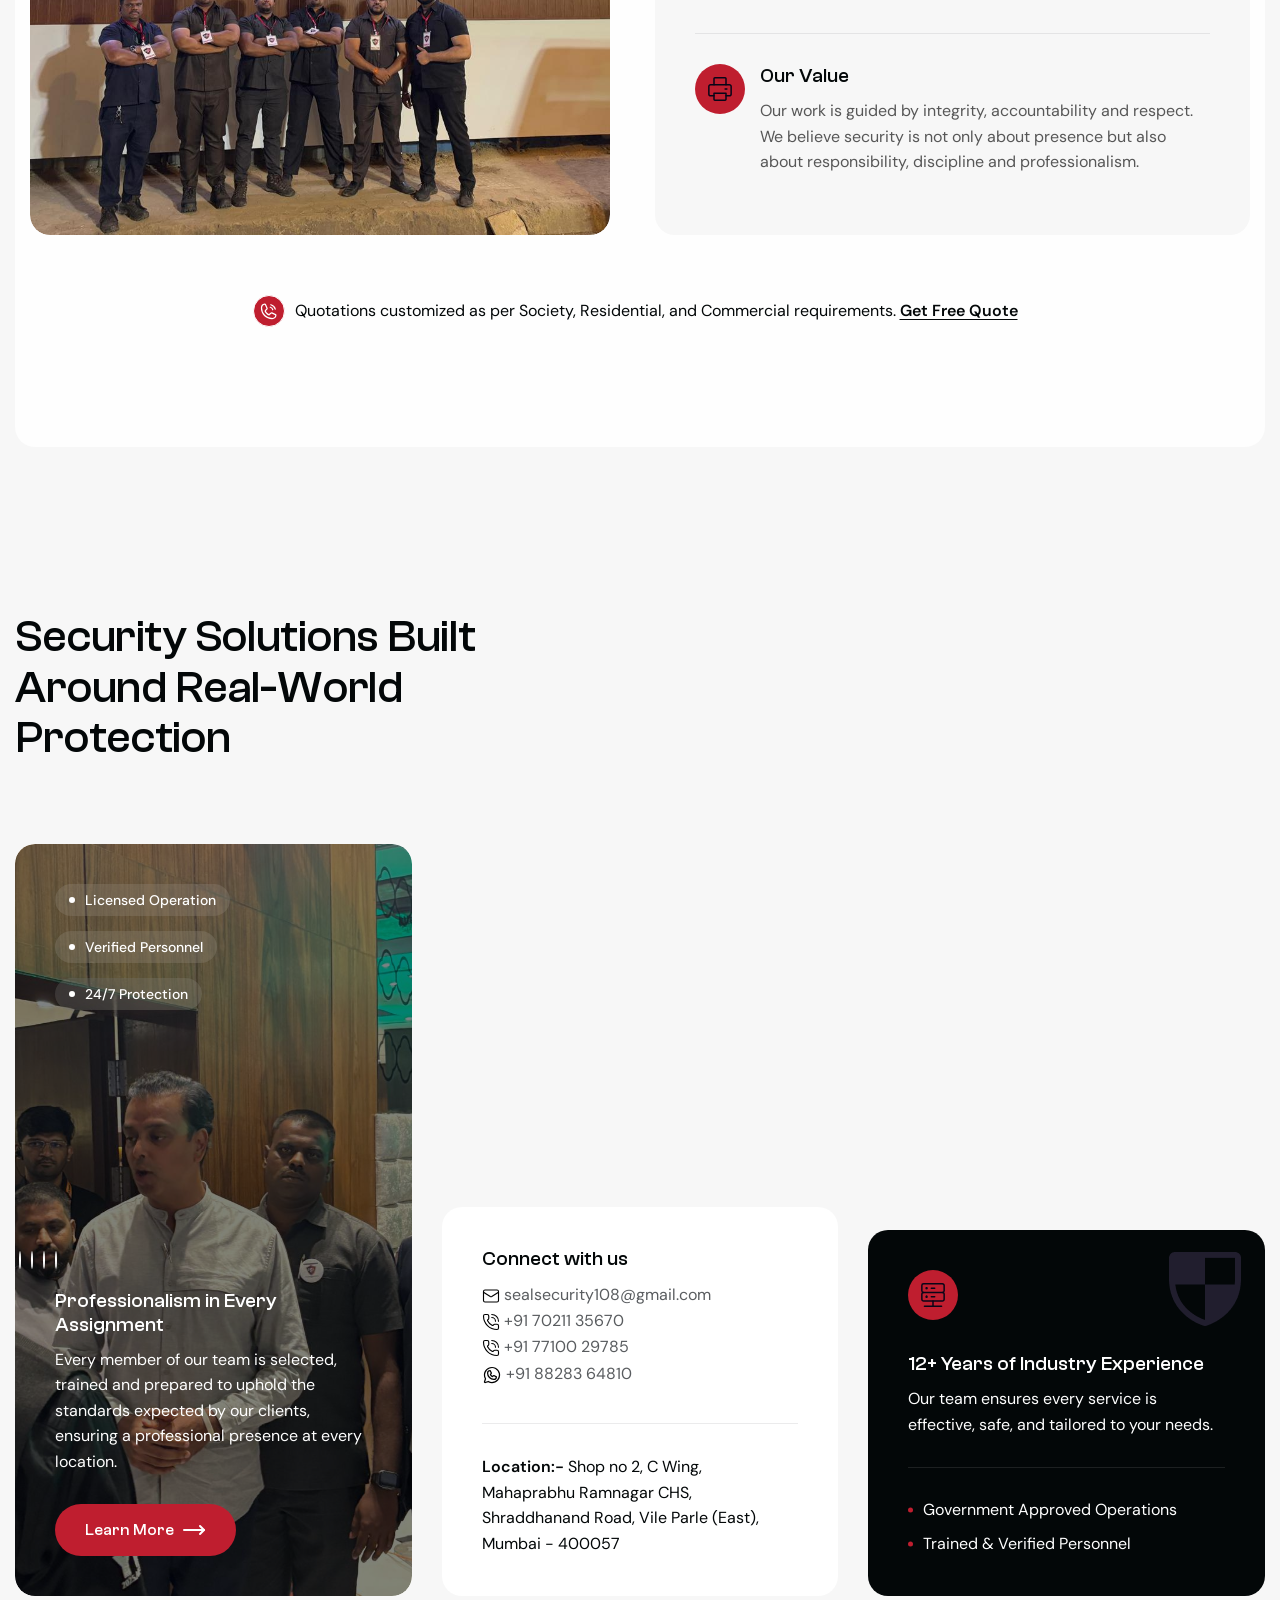
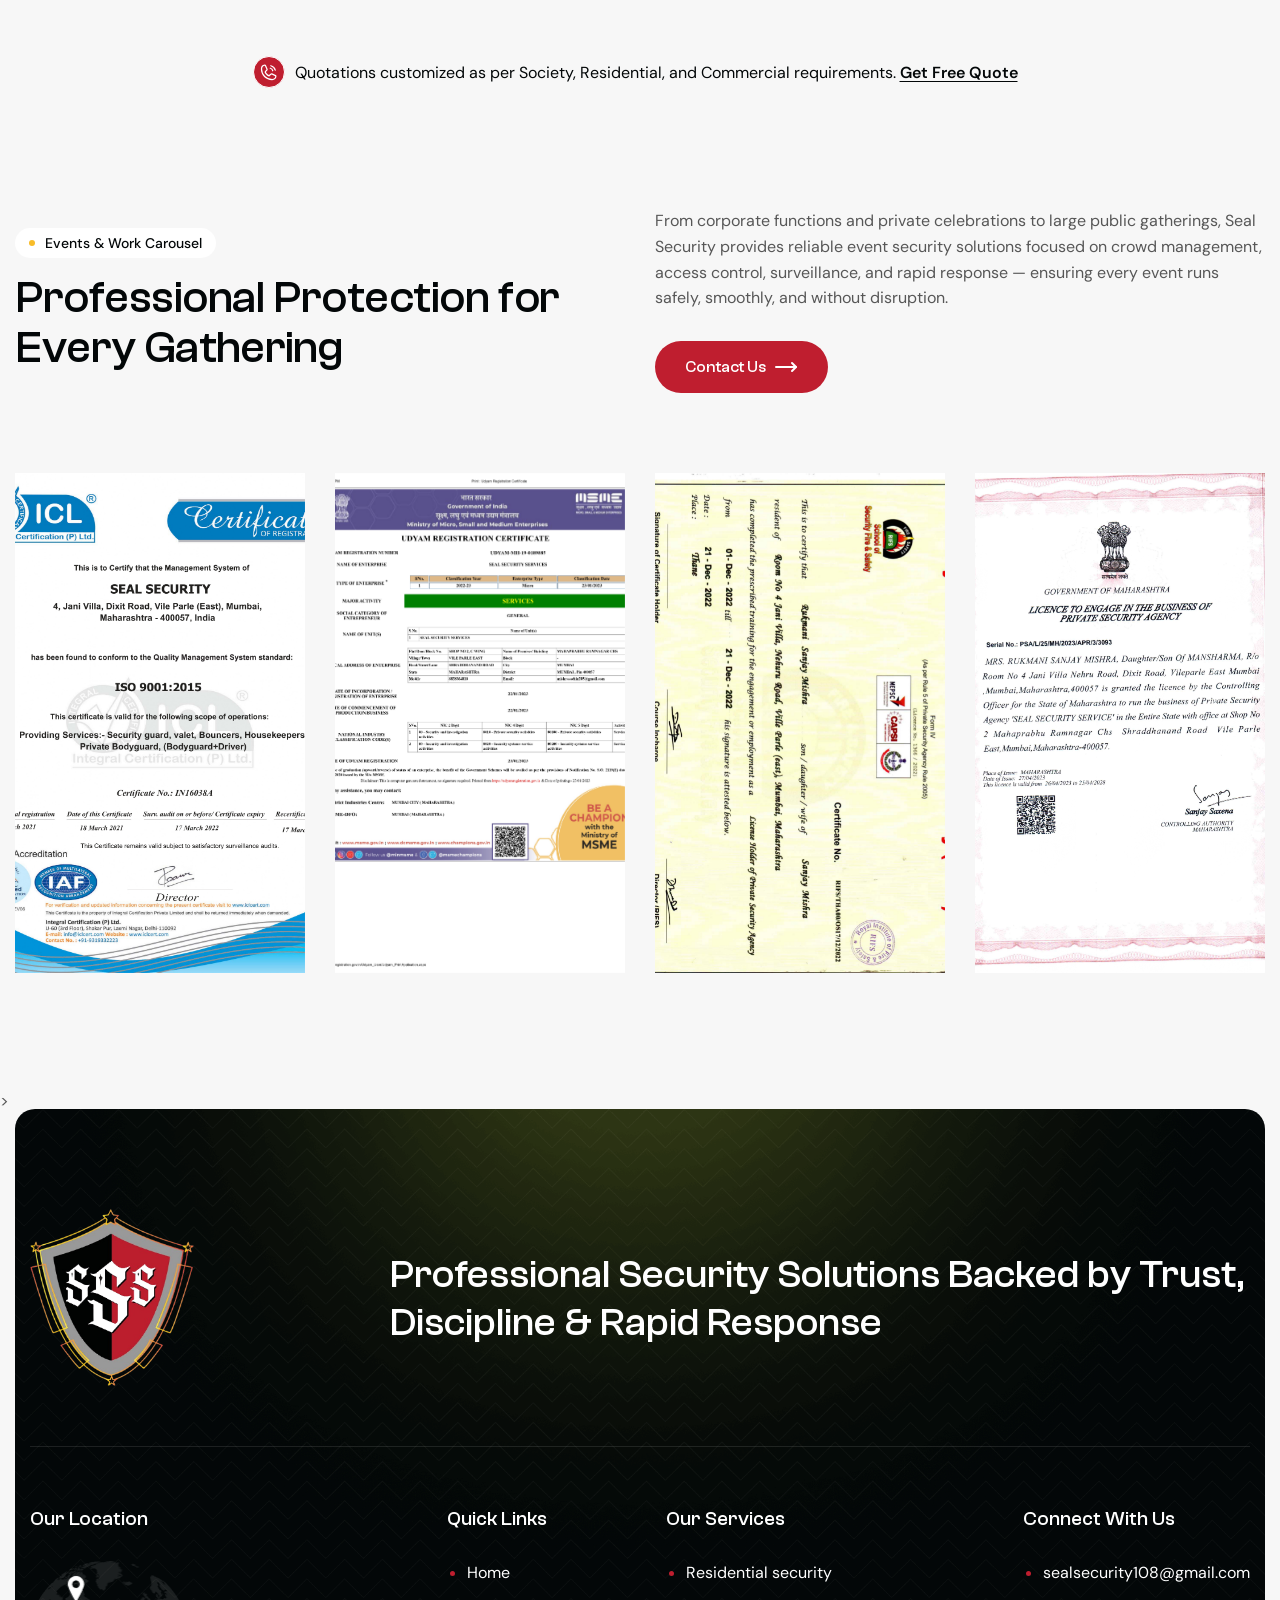
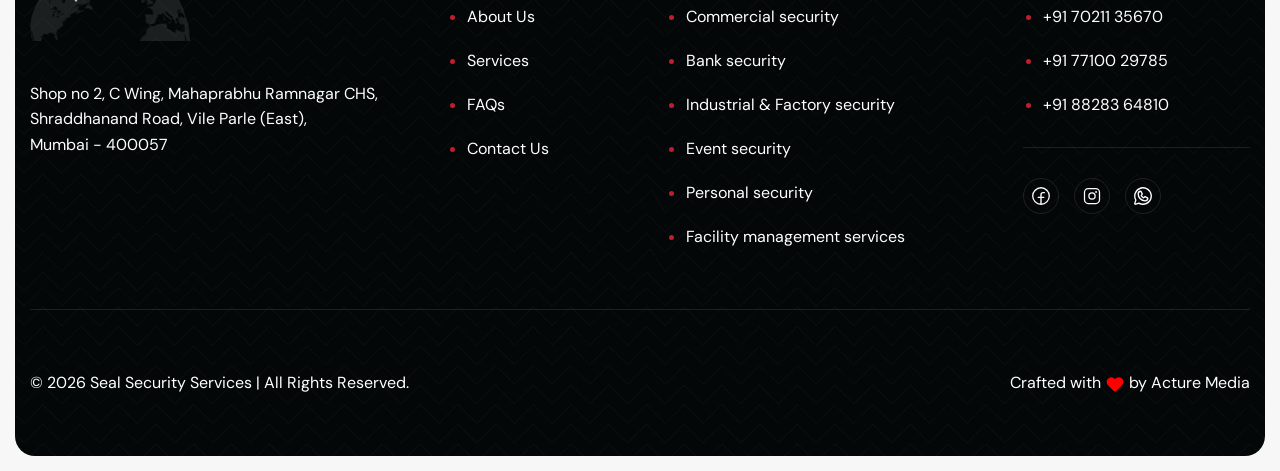
==== commit 03770859: "minor ui fixes" ====
--- a/about.html
+++ b/about.html
@@ -675,27 +675,27 @@
                                     <!-- Feature Scrolling Box Start -->
                                     <div class="scrolling-ticker-box">
                                         <div class="scrolling-content">
-                                            <span><img src="images/feature-scrolling-ticker-img-1.svg" alt="">
+                                            <span><svg xmlns="http://www.w3.org/2000/svg" width="24" height="24" viewBox="0 0 24 24" fill="none" stroke="currentColor" stroke-width="1.5" stroke-linecap="round" stroke-linejoin="round" class="lucide lucide-shield-check-icon lucide-shield-check"><path d="M20 13c0 5-3.5 7.5-7.66 8.95a1 1 0 0 1-.67-.01C7.5 20.5 4 18 4 13V6a1 1 0 0 1 1-1c2 0 4.5-1.2 6.24-2.72a1.17 1.17 0 0 1 1.52 0C14.51 3.81 17 5 19 5a1 1 0 0 1 1 1z"/><path d="m9 12 2 2 4-4"/></svg>
                                                 Residential Security</span>
-                                            <span><img src="images/feature-scrolling-ticker-img-2.svg" alt=""> Private
+                                            <span><svg xmlns="http://www.w3.org/2000/svg" width="24" height="24" viewBox="0 0 24 24" fill="none" stroke="currentColor" stroke-width="1.5" stroke-linecap="round" stroke-linejoin="round" class="lucide lucide-shield-check-icon lucide-shield-check"><path d="M20 13c0 5-3.5 7.5-7.66 8.95a1 1 0 0 1-.67-.01C7.5 20.5 4 18 4 13V6a1 1 0 0 1 1-1c2 0 4.5-1.2 6.24-2.72a1.17 1.17 0 0 1 1.52 0C14.51 3.81 17 5 19 5a1 1 0 0 1 1 1z"/><path d="m9 12 2 2 4-4"/></svg> Private
                                                 Events</span>
-                                            <span><img src="images/feature-scrolling-ticker-img-3.svg" alt="">
+                                            <span><svg xmlns="http://www.w3.org/2000/svg" width="24" height="24" viewBox="0 0 24 24" fill="none" stroke="currentColor" stroke-width="1.5" stroke-linecap="round" stroke-linejoin="round" class="lucide lucide-shield-check-icon lucide-shield-check"><path d="M20 13c0 5-3.5 7.5-7.66 8.95a1 1 0 0 1-.67-.01C7.5 20.5 4 18 4 13V6a1 1 0 0 1 1-1c2 0 4.5-1.2 6.24-2.72a1.17 1.17 0 0 1 1.52 0C14.51 3.81 17 5 19 5a1 1 0 0 1 1 1z"/><path d="m9 12 2 2 4-4"/></svg>
                                                 Commerical Security</span>
-                                            <span><img src="images/feature-scrolling-ticker-img-4.svg" alt=""> Personal
+                                            <span><svg xmlns="http://www.w3.org/2000/svg" width="24" height="24" viewBox="0 0 24 24" fill="none" stroke="currentColor" stroke-width="1.5" stroke-linecap="round" stroke-linejoin="round" class="lucide lucide-shield-check-icon lucide-shield-check"><path d="M20 13c0 5-3.5 7.5-7.66 8.95a1 1 0 0 1-.67-.01C7.5 20.5 4 18 4 13V6a1 1 0 0 1 1-1c2 0 4.5-1.2 6.24-2.72a1.17 1.17 0 0 1 1.52 0C14.51 3.81 17 5 19 5a1 1 0 0 1 1 1z"/><path d="m9 12 2 2 4-4"/></svg> Personal
                                                 Security</span>
-                                            <span><img src="images/feature-scrolling-ticker-img-5.svg" alt=""> Facility
+                                            <span><svg xmlns="http://www.w3.org/2000/svg" width="24" height="24" viewBox="0 0 24 24" fill="none" stroke="currentColor" stroke-width="1.5" stroke-linecap="round" stroke-linejoin="round" class="lucide lucide-shield-check-icon lucide-shield-check"><path d="M20 13c0 5-3.5 7.5-7.66 8.95a1 1 0 0 1-.67-.01C7.5 20.5 4 18 4 13V6a1 1 0 0 1 1-1c2 0 4.5-1.2 6.24-2.72a1.17 1.17 0 0 1 1.52 0C14.51 3.81 17 5 19 5a1 1 0 0 1 1 1z"/><path d="m9 12 2 2 4-4"/></svg> Facility
                                                 management services</span>
                                         </div>
                                         <div class="scrolling-content">
-                                            <span><img src="images/feature-scrolling-ticker-img-1.svg" alt="">
+                                            <span><svg xmlns="http://www.w3.org/2000/svg" width="24" height="24" viewBox="0 0 24 24" fill="none" stroke="currentColor" stroke-width="1.5" stroke-linecap="round" stroke-linejoin="round" class="lucide lucide-shield-check-icon lucide-shield-check"><path d="M20 13c0 5-3.5 7.5-7.66 8.95a1 1 0 0 1-.67-.01C7.5 20.5 4 18 4 13V6a1 1 0 0 1 1-1c2 0 4.5-1.2 6.24-2.72a1.17 1.17 0 0 1 1.52 0C14.51 3.81 17 5 19 5a1 1 0 0 1 1 1z"/><path d="m9 12 2 2 4-4"/></svg>
                                                 Residential Security</span>
-                                            <span><img src="images/feature-scrolling-ticker-img-2.svg" alt=""> Private
+                                            <span><svg xmlns="http://www.w3.org/2000/svg" width="24" height="24" viewBox="0 0 24 24" fill="none" stroke="currentColor" stroke-width="1.5" stroke-linecap="round" stroke-linejoin="round" class="lucide lucide-shield-check-icon lucide-shield-check"><path d="M20 13c0 5-3.5 7.5-7.66 8.95a1 1 0 0 1-.67-.01C7.5 20.5 4 18 4 13V6a1 1 0 0 1 1-1c2 0 4.5-1.2 6.24-2.72a1.17 1.17 0 0 1 1.52 0C14.51 3.81 17 5 19 5a1 1 0 0 1 1 1z"/><path d="m9 12 2 2 4-4"/></svg> Private
                                                 Events</span>
-                                            <span><img src="images/feature-scrolling-ticker-img-3.svg" alt="">
+                                            <span><svg xmlns="http://www.w3.org/2000/svg" width="24" height="24" viewBox="0 0 24 24" fill="none" stroke="currentColor" stroke-width="1.5" stroke-linecap="round" stroke-linejoin="round" class="lucide lucide-shield-check-icon lucide-shield-check"><path d="M20 13c0 5-3.5 7.5-7.66 8.95a1 1 0 0 1-.67-.01C7.5 20.5 4 18 4 13V6a1 1 0 0 1 1-1c2 0 4.5-1.2 6.24-2.72a1.17 1.17 0 0 1 1.52 0C14.51 3.81 17 5 19 5a1 1 0 0 1 1 1z"/><path d="m9 12 2 2 4-4"/></svg>
                                                 Commerical Security</span>
-                                            <span><img src="images/feature-scrolling-ticker-img-4.svg" alt=""> Personal
+                                            <span><svg xmlns="http://www.w3.org/2000/svg" width="24" height="24" viewBox="0 0 24 24" fill="none" stroke="currentColor" stroke-width="1.5" stroke-linecap="round" stroke-linejoin="round" class="lucide lucide-shield-check-icon lucide-shield-check"><path d="M20 13c0 5-3.5 7.5-7.66 8.95a1 1 0 0 1-.67-.01C7.5 20.5 4 18 4 13V6a1 1 0 0 1 1-1c2 0 4.5-1.2 6.24-2.72a1.17 1.17 0 0 1 1.52 0C14.51 3.81 17 5 19 5a1 1 0 0 1 1 1z"/><path d="m9 12 2 2 4-4"/></svg> Personal
                                                 Security</span>
-                                            <span><img src="images/feature-scrolling-ticker-img-5.svg" alt=""> Facility
+                                            <span><svg xmlns="http://www.w3.org/2000/svg" width="24" height="24" viewBox="0 0 24 24" fill="none" stroke="currentColor" stroke-width="1.5" stroke-linecap="round" stroke-linejoin="round" class="lucide lucide-shield-check-icon lucide-shield-check"><path d="M20 13c0 5-3.5 7.5-7.66 8.95a1 1 0 0 1-.67-.01C7.5 20.5 4 18 4 13V6a1 1 0 0 1 1-1c2 0 4.5-1.2 6.24-2.72a1.17 1.17 0 0 1 1.52 0C14.51 3.81 17 5 19 5a1 1 0 0 1 1 1z"/><path d="m9 12 2 2 4-4"/></svg> Facility
                                                 management services</span>
                                         </div>
                                     </div>
@@ -704,27 +704,27 @@
                                     <!-- Feature Scrolling Box Start -->
                                     <div class="scrolling-ticker-box scroll-reverse">
                                         <div class="scrolling-content">
-                                            <span><img src="images/feature-scrolling-ticker-img-1.svg" alt="">
+                                            <span><svg xmlns="http://www.w3.org/2000/svg" width="24" height="24" viewBox="0 0 24 24" fill="none" stroke="currentColor" stroke-width="1.5" stroke-linecap="round" stroke-linejoin="round" class="lucide lucide-shield-check-icon lucide-shield-check"><path d="M20 13c0 5-3.5 7.5-7.66 8.95a1 1 0 0 1-.67-.01C7.5 20.5 4 18 4 13V6a1 1 0 0 1 1-1c2 0 4.5-1.2 6.24-2.72a1.17 1.17 0 0 1 1.52 0C14.51 3.81 17 5 19 5a1 1 0 0 1 1 1z"/><path d="m9 12 2 2 4-4"/></svg>
                                                 Residential Security</span>
-                                            <span><img src="images/feature-scrolling-ticker-img-2.svg" alt=""> Private
+                                            <span><svg xmlns="http://www.w3.org/2000/svg" width="24" height="24" viewBox="0 0 24 24" fill="none" stroke="currentColor" stroke-width="1.5" stroke-linecap="round" stroke-linejoin="round" class="lucide lucide-shield-check-icon lucide-shield-check"><path d="M20 13c0 5-3.5 7.5-7.66 8.95a1 1 0 0 1-.67-.01C7.5 20.5 4 18 4 13V6a1 1 0 0 1 1-1c2 0 4.5-1.2 6.24-2.72a1.17 1.17 0 0 1 1.52 0C14.51 3.81 17 5 19 5a1 1 0 0 1 1 1z"/><path d="m9 12 2 2 4-4"/></svg> Private
                                                 Events</span>
-                                            <span><img src="images/feature-scrolling-ticker-img-3.svg" alt="">
+                                            <span><svg xmlns="http://www.w3.org/2000/svg" width="24" height="24" viewBox="0 0 24 24" fill="none" stroke="currentColor" stroke-width="1.5" stroke-linecap="round" stroke-linejoin="round" class="lucide lucide-shield-check-icon lucide-shield-check"><path d="M20 13c0 5-3.5 7.5-7.66 8.95a1 1 0 0 1-.67-.01C7.5 20.5 4 18 4 13V6a1 1 0 0 1 1-1c2 0 4.5-1.2 6.24-2.72a1.17 1.17 0 0 1 1.52 0C14.51 3.81 17 5 19 5a1 1 0 0 1 1 1z"/><path d="m9 12 2 2 4-4"/></svg>
                                                 Commerical Security</span>
-                                            <span><img src="images/feature-scrolling-ticker-img-4.svg" alt=""> Personal
+                                            <span><svg xmlns="http://www.w3.org/2000/svg" width="24" height="24" viewBox="0 0 24 24" fill="none" stroke="currentColor" stroke-width="1.5" stroke-linecap="round" stroke-linejoin="round" class="lucide lucide-shield-check-icon lucide-shield-check"><path d="M20 13c0 5-3.5 7.5-7.66 8.95a1 1 0 0 1-.67-.01C7.5 20.5 4 18 4 13V6a1 1 0 0 1 1-1c2 0 4.5-1.2 6.24-2.72a1.17 1.17 0 0 1 1.52 0C14.51 3.81 17 5 19 5a1 1 0 0 1 1 1z"/><path d="m9 12 2 2 4-4"/></svg> Personal
                                                 Security</span>
-                                            <span><img src="images/feature-scrolling-ticker-img-5.svg" alt=""> Facility
+                                            <span><svg xmlns="http://www.w3.org/2000/svg" width="24" height="24" viewBox="0 0 24 24" fill="none" stroke="currentColor" stroke-width="1.5" stroke-linecap="round" stroke-linejoin="round" class="lucide lucide-shield-check-icon lucide-shield-check"><path d="M20 13c0 5-3.5 7.5-7.66 8.95a1 1 0 0 1-.67-.01C7.5 20.5 4 18 4 13V6a1 1 0 0 1 1-1c2 0 4.5-1.2 6.24-2.72a1.17 1.17 0 0 1 1.52 0C14.51 3.81 17 5 19 5a1 1 0 0 1 1 1z"/><path d="m9 12 2 2 4-4"/></svg> Facility
                                                 management services</span>
                                         </div>
                                         <div class="scrolling-content">
-                                            <span><img src="images/feature-scrolling-ticker-img-1.svg" alt="">
+                                            <span><svg xmlns="http://www.w3.org/2000/svg" width="24" height="24" viewBox="0 0 24 24" fill="none" stroke="currentColor" stroke-width="1.5" stroke-linecap="round" stroke-linejoin="round" class="lucide lucide-shield-check-icon lucide-shield-check"><path d="M20 13c0 5-3.5 7.5-7.66 8.95a1 1 0 0 1-.67-.01C7.5 20.5 4 18 4 13V6a1 1 0 0 1 1-1c2 0 4.5-1.2 6.24-2.72a1.17 1.17 0 0 1 1.52 0C14.51 3.81 17 5 19 5a1 1 0 0 1 1 1z"/><path d="m9 12 2 2 4-4"/></svg>
                                                 Residential Security</span>
-                                            <span><img src="images/feature-scrolling-ticker-img-2.svg" alt=""> Private
+                                            <span><svg xmlns="http://www.w3.org/2000/svg" width="24" height="24" viewBox="0 0 24 24" fill="none" stroke="currentColor" stroke-width="1.5" stroke-linecap="round" stroke-linejoin="round" class="lucide lucide-shield-check-icon lucide-shield-check"><path d="M20 13c0 5-3.5 7.5-7.66 8.95a1 1 0 0 1-.67-.01C7.5 20.5 4 18 4 13V6a1 1 0 0 1 1-1c2 0 4.5-1.2 6.24-2.72a1.17 1.17 0 0 1 1.52 0C14.51 3.81 17 5 19 5a1 1 0 0 1 1 1z"/><path d="m9 12 2 2 4-4"/></svg> Private
                                                 Events</span>
-                                            <span><img src="images/feature-scrolling-ticker-img-3.svg" alt="">
+                                            <span><svg xmlns="http://www.w3.org/2000/svg" width="24" height="24" viewBox="0 0 24 24" fill="none" stroke="currentColor" stroke-width="1.5" stroke-linecap="round" stroke-linejoin="round" class="lucide lucide-shield-check-icon lucide-shield-check"><path d="M20 13c0 5-3.5 7.5-7.66 8.95a1 1 0 0 1-.67-.01C7.5 20.5 4 18 4 13V6a1 1 0 0 1 1-1c2 0 4.5-1.2 6.24-2.72a1.17 1.17 0 0 1 1.52 0C14.51 3.81 17 5 19 5a1 1 0 0 1 1 1z"/><path d="m9 12 2 2 4-4"/></svg>
                                                 Commerical Security</span>
-                                            <span><img src="images/feature-scrolling-ticker-img-4.svg" alt=""> Personal
+                                            <span><svg xmlns="http://www.w3.org/2000/svg" width="24" height="24" viewBox="0 0 24 24" fill="none" stroke="currentColor" stroke-width="1.5" stroke-linecap="round" stroke-linejoin="round" class="lucide lucide-shield-check-icon lucide-shield-check"><path d="M20 13c0 5-3.5 7.5-7.66 8.95a1 1 0 0 1-.67-.01C7.5 20.5 4 18 4 13V6a1 1 0 0 1 1-1c2 0 4.5-1.2 6.24-2.72a1.17 1.17 0 0 1 1.52 0C14.51 3.81 17 5 19 5a1 1 0 0 1 1 1z"/><path d="m9 12 2 2 4-4"/></svg> Personal
                                                 Security</span>
-                                            <span><img src="images/feature-scrolling-ticker-img-5.svg" alt=""> Facility
+                                            <span><svg xmlns="http://www.w3.org/2000/svg" width="24" height="24" viewBox="0 0 24 24" fill="none" stroke="currentColor" stroke-width="1.5" stroke-linecap="round" stroke-linejoin="round" class="lucide lucide-shield-check-icon lucide-shield-check"><path d="M20 13c0 5-3.5 7.5-7.66 8.95a1 1 0 0 1-.67-.01C7.5 20.5 4 18 4 13V6a1 1 0 0 1 1-1c2 0 4.5-1.2 6.24-2.72a1.17 1.17 0 0 1 1.52 0C14.51 3.81 17 5 19 5a1 1 0 0 1 1 1z"/><path d="m9 12 2 2 4-4"/></svg> Facility
                                                 management services</span>
                                         </div>
                                     </div>
